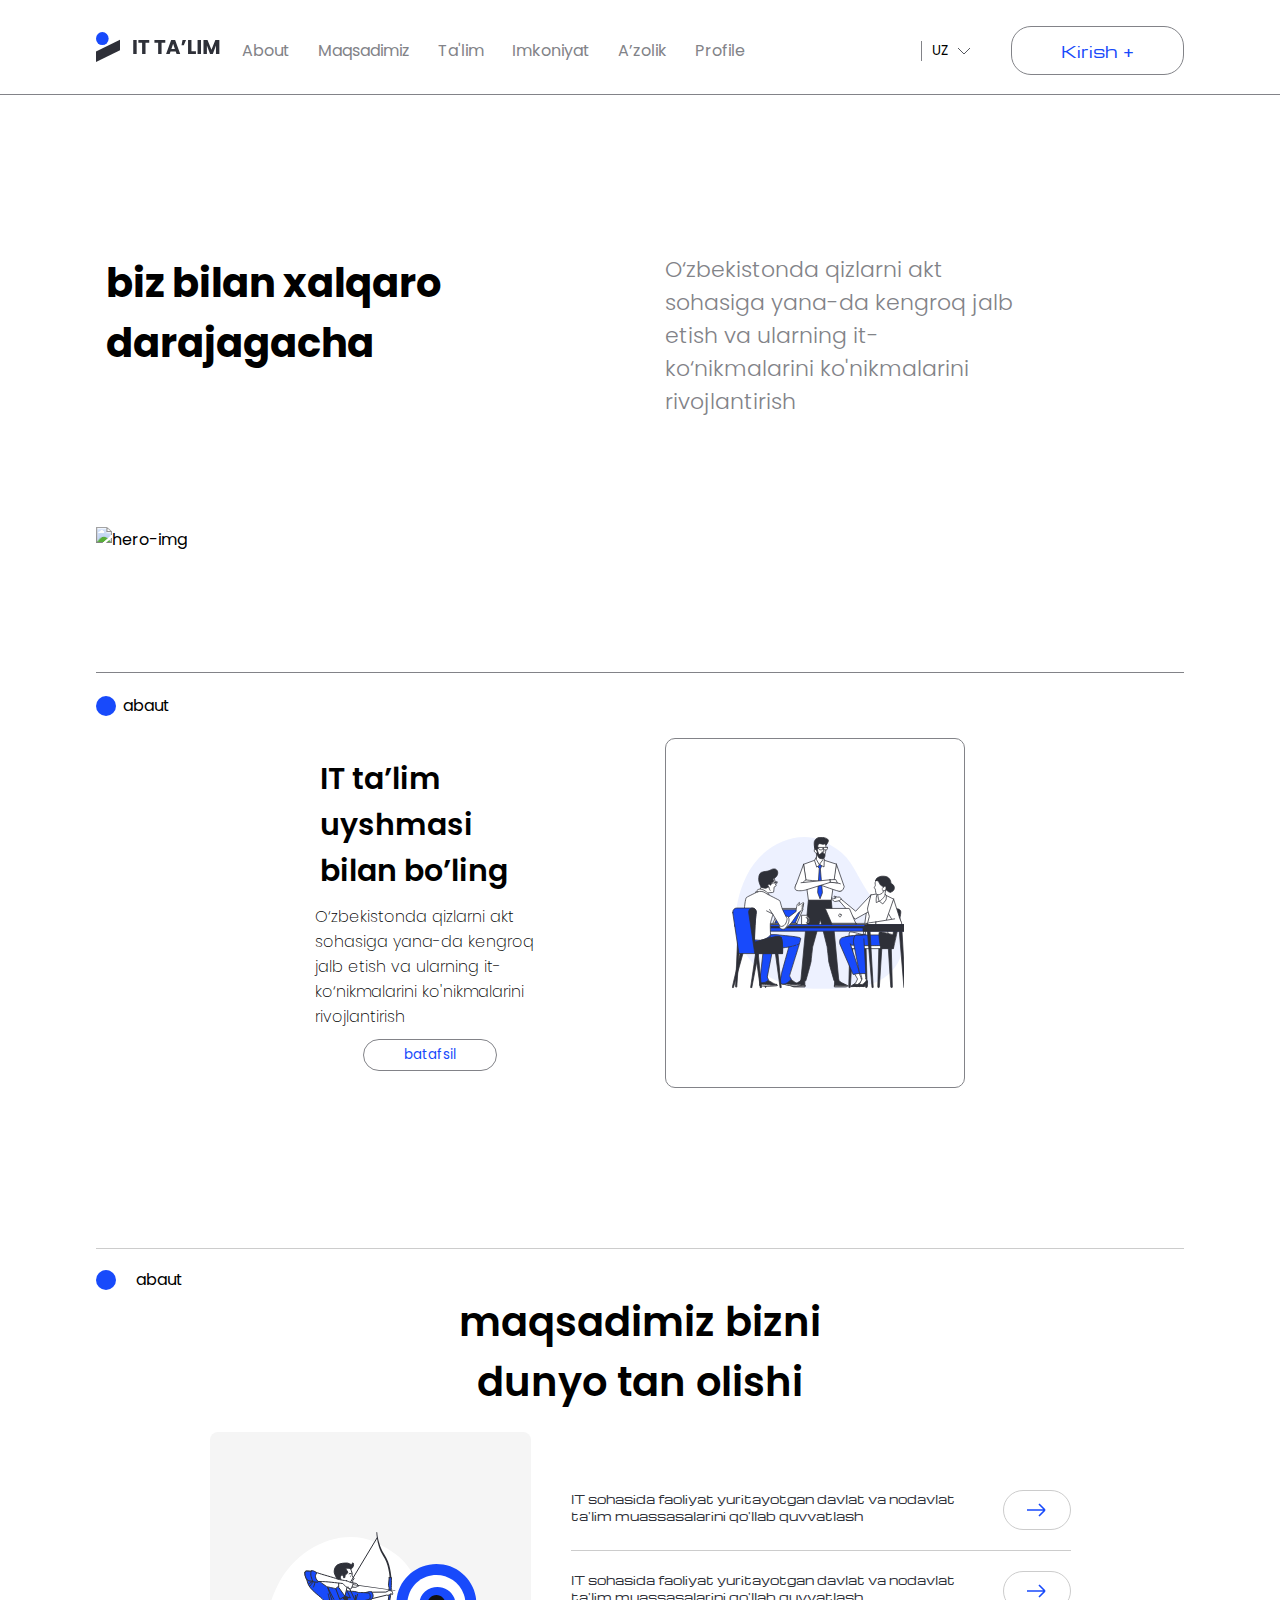
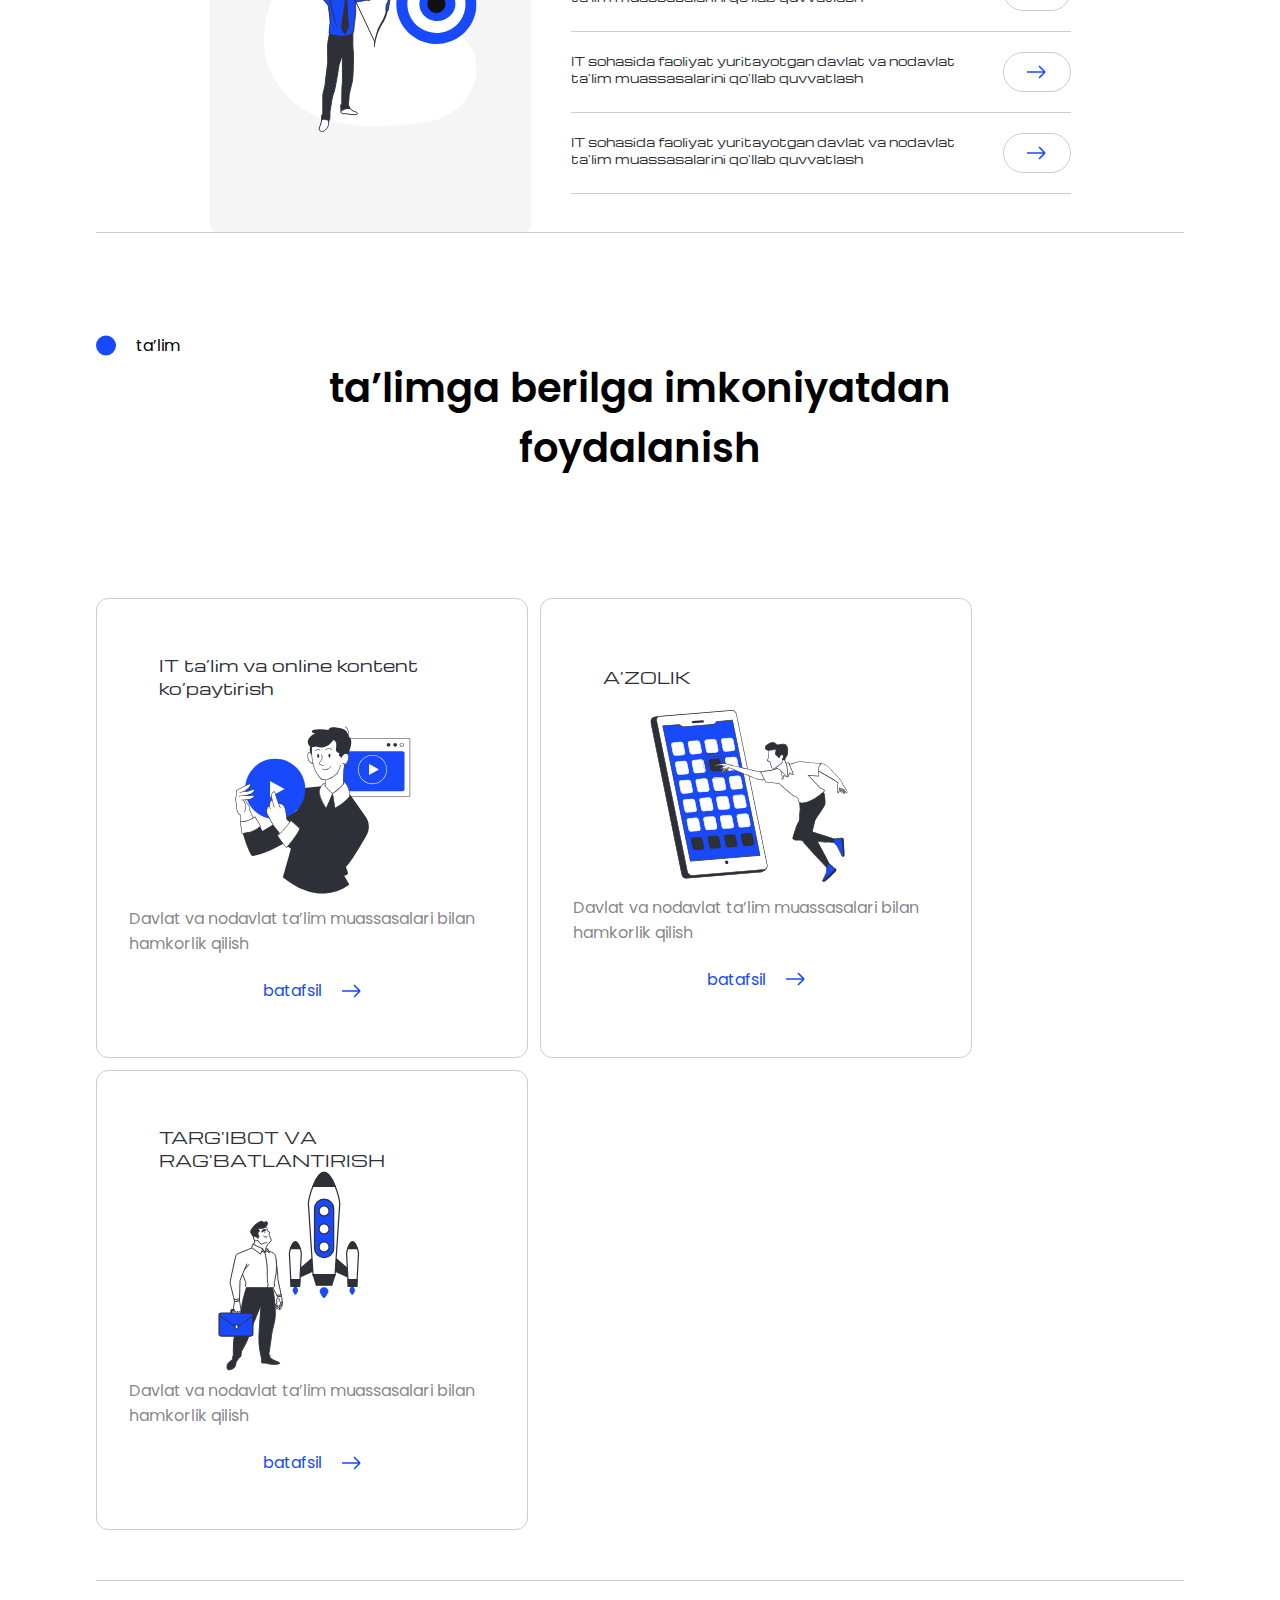
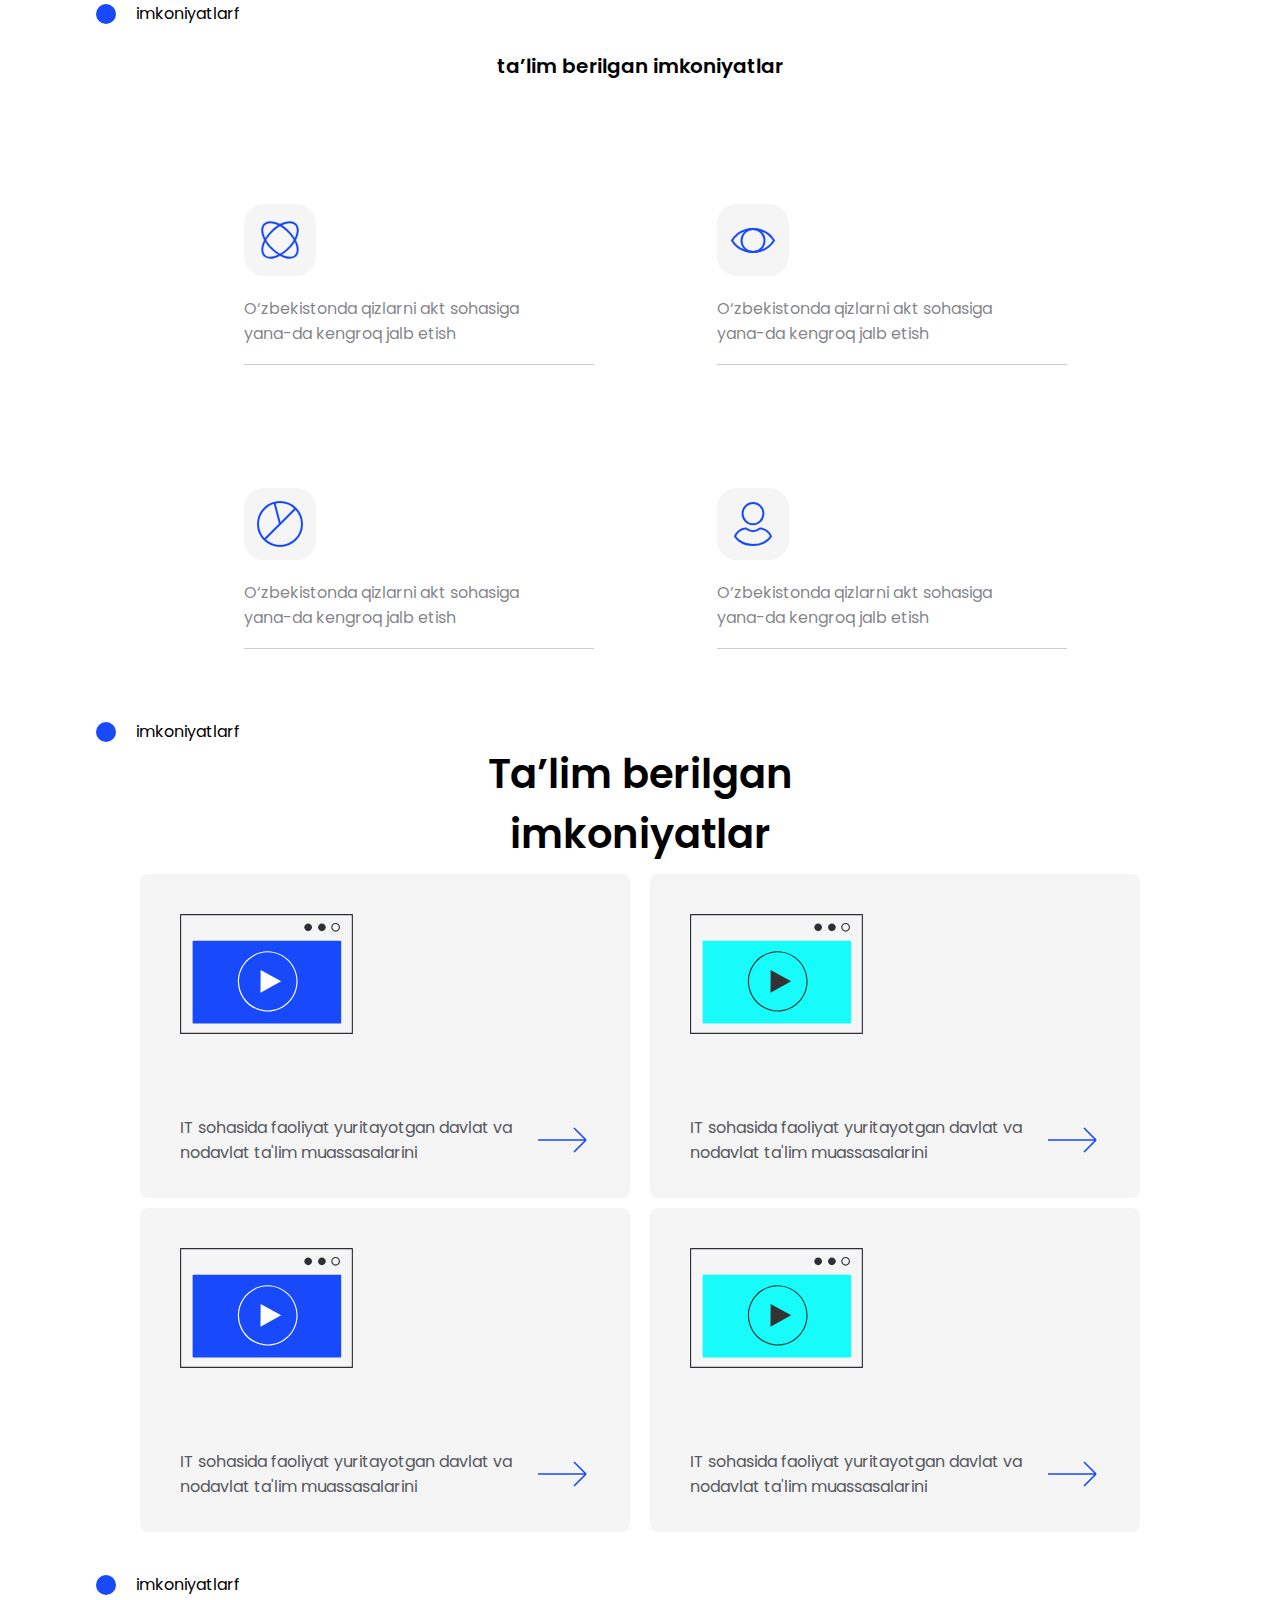
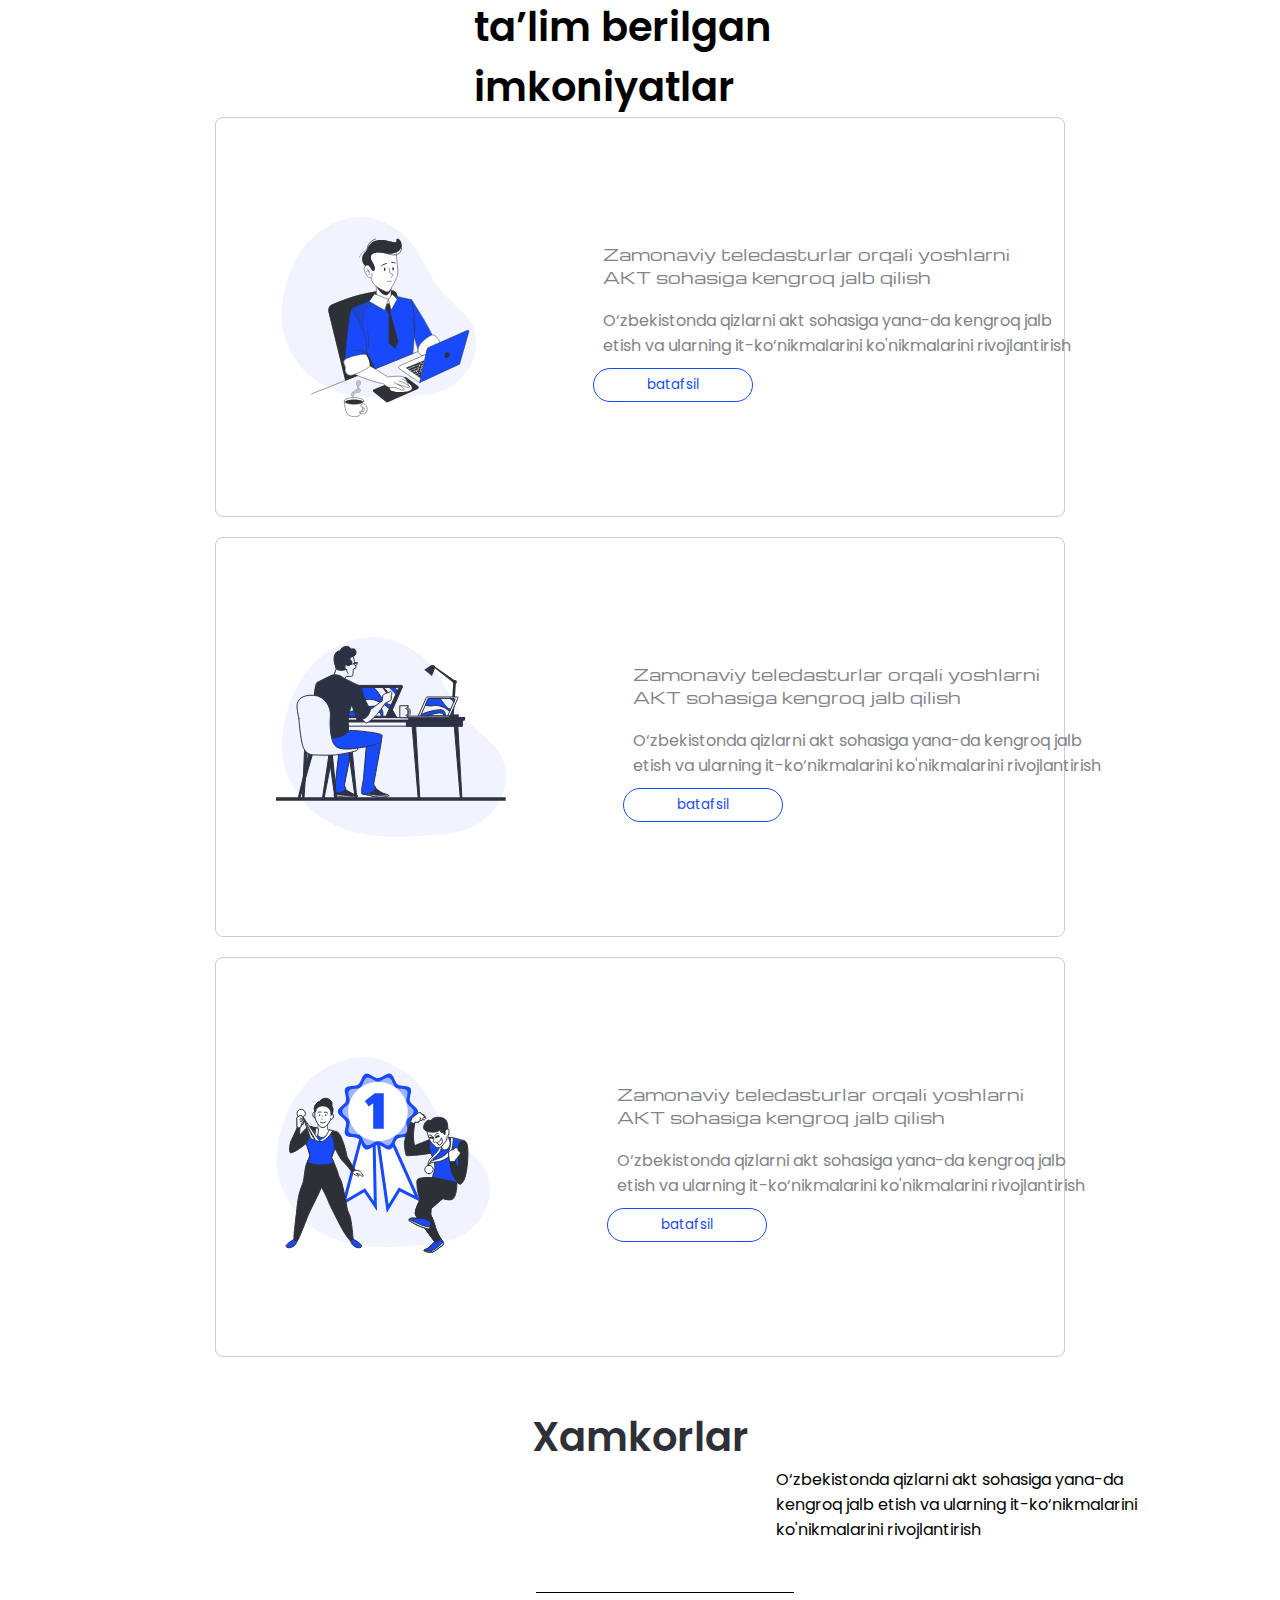
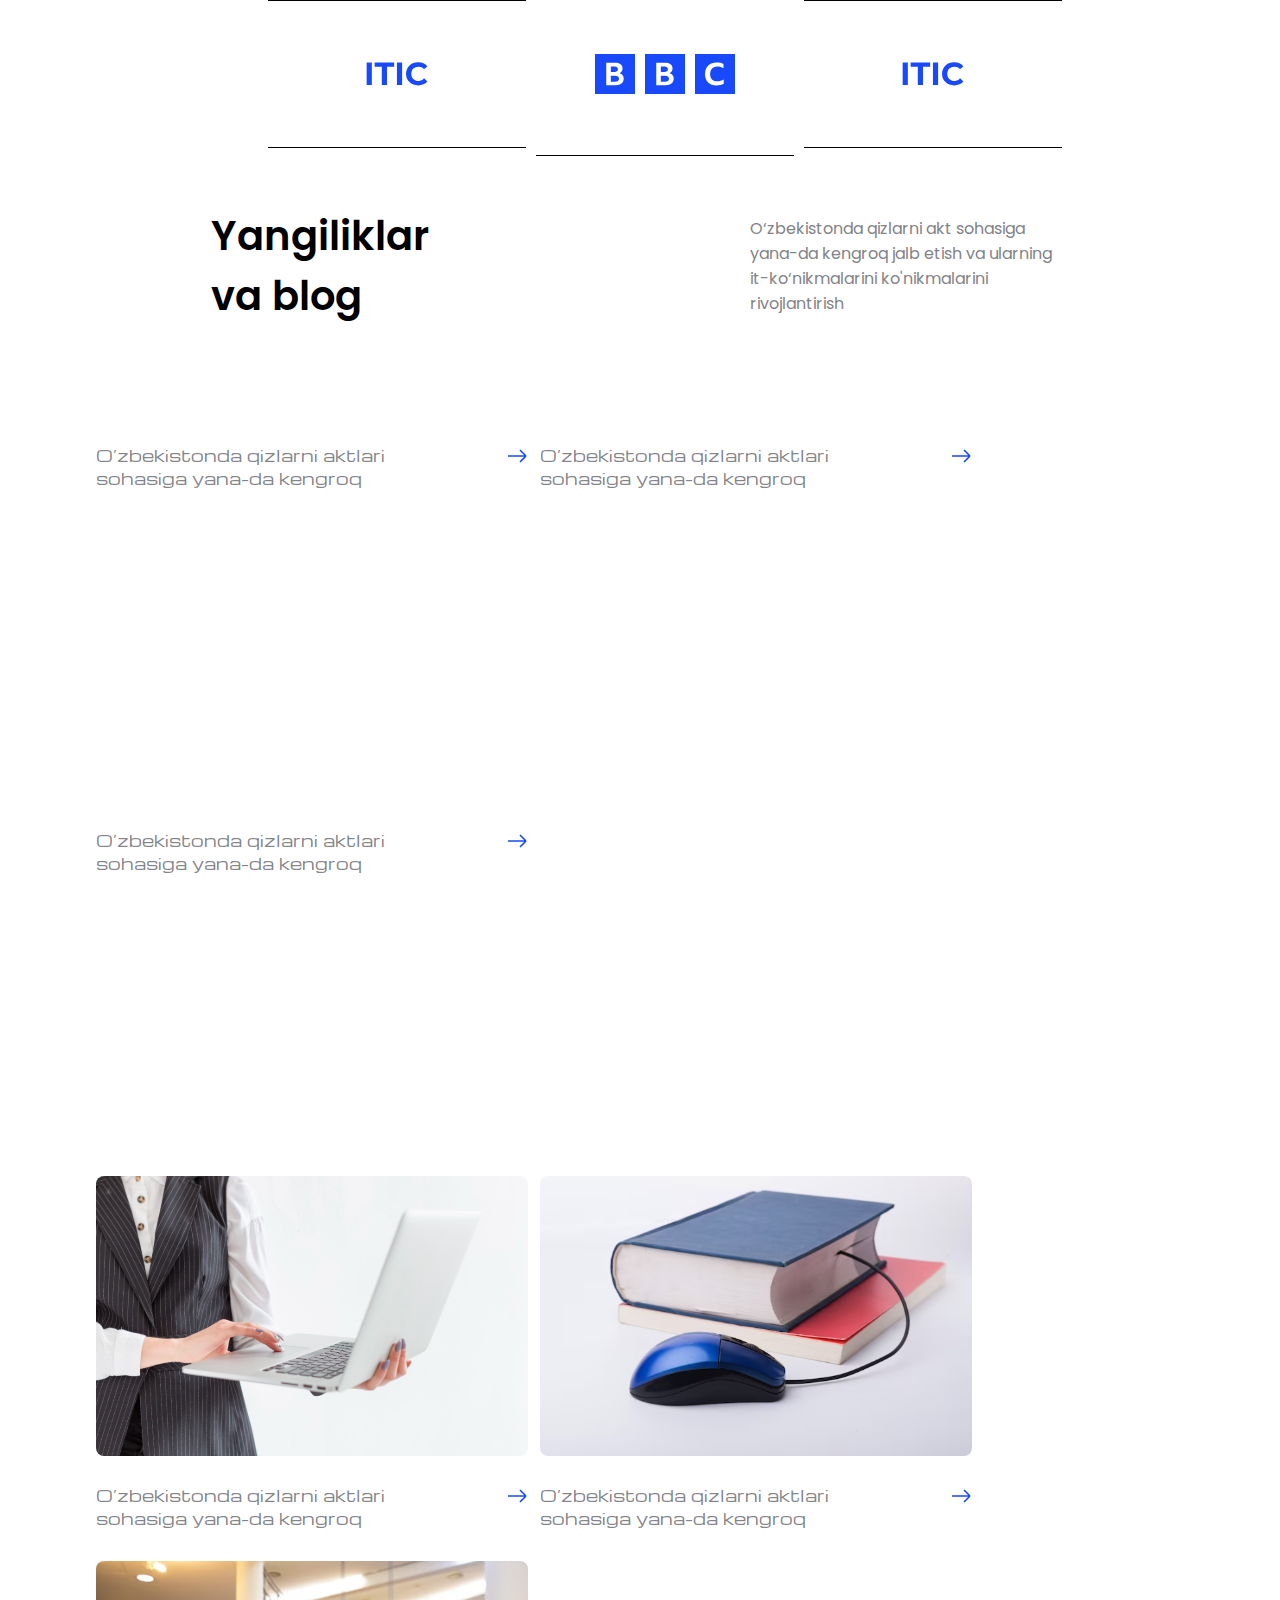
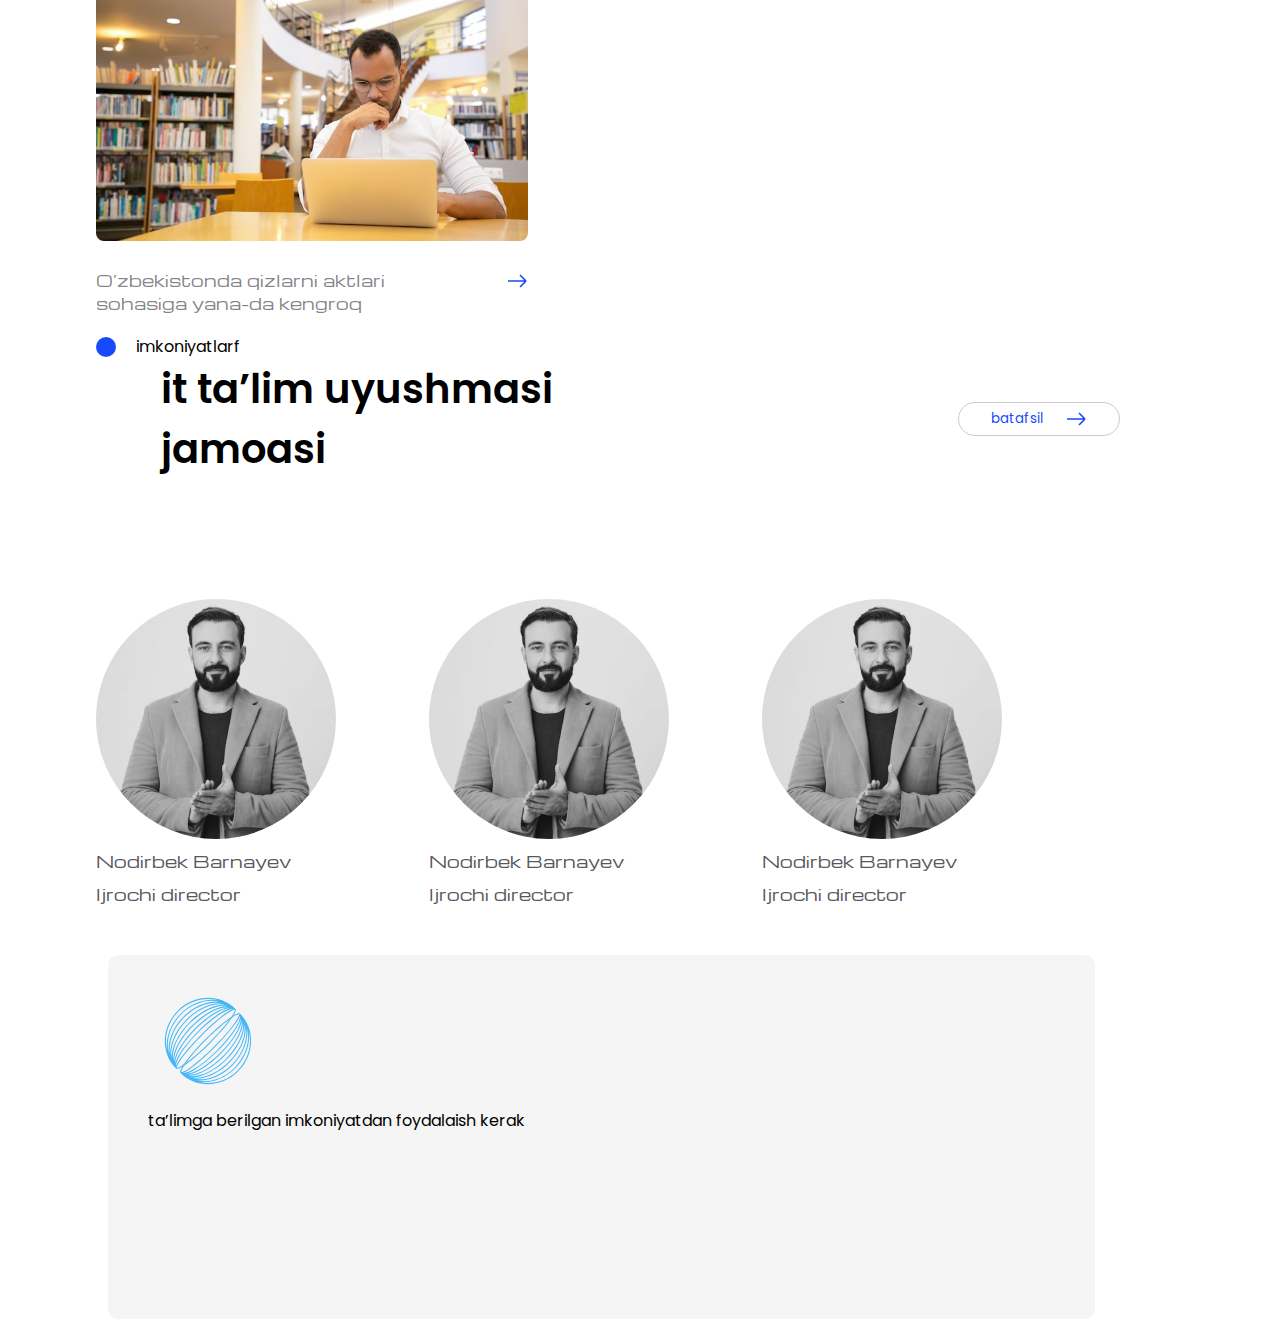
==== index.html @ 03464bc7 "first commit" ====
<!DOCTYPE html>
<html lang="en">

<head>
    <meta charset="UTF-8">
    <meta name="viewport" content="width=device-width, initial-scale=1.0">
    <link rel="stylesheet" href="https://cdnjs.cloudflare.com/ajax/libs/font-awesome/6.5.2/css/all.min.css"
        integrity="sha512-SnH5WK+bZxgPHs44uWIX+LLJAJ9/2PkPKZ5QiAj6Ta86w+fsb2TkcmfRyVX3pBnMFcV7oQPJkl9QevSCWr3W6A=="
        crossorigin="anonymous" referrerpolicy="no-referrer" />
    <link rel="stylesheet" href="./css/style.min.css">
    <title>Document</title>
</head>

<body>
    <header class="header">
        <nav class="headder_nav container">
            <div class="header_nav-left">
                <div class="header_nav-logo"><a href="index.html"><img src="./images/logo.svg" alt="logo"></a></div>
                <ul class="header_nav-list">
                    <li class="header_nav-link">
                        <a href="#">About</a>
                    </li>
                    <li class="header_nav-link">
                        <a href="#">Maqsadimiz</a>
                    </li>
                    <li class="header_nav-link">
                        <a href="#">Ta'lim</a>
                    </li>
                    <li class="header_nav-link">
                        <a href="#">Imkoniyat</a>
                    </li>
                    <li class="header_nav-link">
                        <a href="#">A’zolik</a>
                    </li>
                    <li class="header_nav-link">
                        <a href="#">Profile</a>
                    </li>
                </ul>


            </div>
            <div class="header_nav-right">
                <i class="fa-solid fa-bars"></i>
                <button type="menu" class="header-btn-menu">
                    <span class="headder_btn-menu">
                        <p>UZ</p>
                        <img src="./images/strelkab.svg" alt="strelka-bottom">
                    </span>
                </button>

                <button type="submit" class="header_btn-submit">
                    <p>Kirish +</p>
                </button>

            </div>

        </nav>
    </header>

    <section class="hero container">
        <div class="hero_title">
            <p class="title">biz bilan xalqaro darajagacha</p>
            <p class="text">O‘zbekistonda qizlarni akt sohasiga yana-da kengroq jalb etish va ularning it-ko‘nikmalarini
                ko'nikmalarini rivojlantirish </p>
        </div>

        <div class="hero-img">
            <img src="./images/hero-img.svg" alt="hero-img" class="hero-img">
        </div>
    </section>


    <section class="about container">
        <span class="abaut_top">
            <img src="./images/bluesrcle.svg" alt="">
            <p>abaut</p>
        </span>
        <div class="wrapper_about">

            <div class="wrapper_title">
                <p class="about_title">
                    IT ta’lim uyshmasi bilan bo’ling
                </p>

                <p class="about_desc">
                    O‘zbekistonda qizlarni akt sohasiga yana-da kengroq jalb etish va ularning it-ko‘nikmalarini
                    ko'nikmalarini rivojlantirish
                </p>


                <button type="submit" class="about_bottom-btn">
                    batafsil
                </button>
            </div>
            <div class="card">
                <img src="./images/aboutimg.svg" alt="" class="about_img">
            </div>

        </div>
    </section>

    <section class="maqsadimiz container">
        <span class="maqsadimiz_top">
            <img src="./images/bluesrcle.svg" alt="">
            <p>abaut</p>
        </span>

        <div class="maqsadimiz_wrapper">
            <p class="maqsadimi_title">
                maqsadimiz bizni dunyo tan olishi
            </p>
            <div class="maqsadimiz_bottom">
                <div class="maqsadimiz_card">
                    <img src="./images/maqsadimiz.svg" alt="" class="maqsadimiz_bottom-card-img">
                </div>

                <div>
                    <span class="maqsadimiz_bottom-text-wrapper">
                        <p class="maqsadimiz-bottom-text">
                            IT sohasida faoliyat yuritayotgan davlat va nodavlat ta'lim muassasalarini qo'llab
                            quvvatlash
                        </p>

                        <button type="submit" class="maqsadimiz-bottom-btn">
                            <img src="./images/Vector 64.svg" alt="">
                        </button>
                    </span>
                    <span class="maqsadimiz_bottom-text-wrapper">
                        <p class="maqsadimiz-bottom-text">
                            IT sohasida faoliyat yuritayotgan davlat va nodavlat ta'lim muassasalarini qo'llab
                            quvvatlash
                        </p>

                        <button type="submit" class="maqsadimiz-bottom-btn">
                            <img src="./images/Vector 64.svg" alt="">
                        </button>
                    </span>
                    <span class="maqsadimiz_bottom-text-wrapper">
                        <p class="maqsadimiz-bottom-text">
                            IT sohasida faoliyat yuritayotgan davlat va nodavlat ta'lim muassasalarini qo'llab
                            quvvatlash
                        </p>

                        <button type="submit" class="maqsadimiz-bottom-btn">
                            <img src="./images/Vector 64.svg" alt="">
                        </button>
                    </span>
                    <span class="maqsadimiz_bottom-text-wrapper">
                        <p class="maqsadimiz-bottom-text">
                            IT sohasida faoliyat yuritayotgan davlat va nodavlat ta'lim muassasalarini qo'llab
                            quvvatlash
                        </p>

                        <button type="submit" class="maqsadimiz-bottom-btn">
                            <img src="./images/Vector 64.svg" alt="">
                        </button>
                    </span>
                </div>

            </div>
        </div>
    </section>

    <section class="talim container">
        <span class="talim_top">
            <img src="./images/bluesrcle.svg" alt="">
            <p>ta’lim</p>
        </span>

        <div class="talim_wrapper">
            <p class="talim_title">
                ta’limga berilga imkoniyatdan foydalanish
            </p>

            <div class="talim-cards">
                <div class="talim_card">
                    <p class="talim_card-title">IT ta’lim va online kontent ko’paytirish</p>
                    <div class="talim_card-image">
                        <img src="./images/talim1.svg" alt="">

                    </div>
                    <p class="talim_card-desc">Davlat va nodavlat ta’lim muassasalari bilan hamkorlik qilish</p>
                    <span class="talim_card-bottom">
                        <a href="#">batafsil</a>
                        <img src="./images/Vector 64.svg" alt="">
                    </span>
                </div>
                <div class="talim_card">
                    <p class="talim_card-title">A'ZOLIK</p>
                    <div class="talim_card-image">
                        <img src="./images/ta.svg" alt="">

                    </div>
                    <p class="talim_card-desc">Davlat va nodavlat ta’lim muassasalari bilan hamkorlik qilish</p>
                    <span class="talim_card-bottom">
                        <a href="#">batafsil</a>
                        <img src="./images/Vector 64.svg" alt="">
                    </span>
                </div>
                <div class="talim_card">
                    <p class="talim_card-title">TARG'IBOT VA RAG'BATLANTIRISH</p>
                    <div class="talim_card-image">
                        <img src="./images/talim3.svg" alt="">

                    </div>
                    <p class="talim_card-desc">Davlat va nodavlat ta’lim muassasalari bilan hamkorlik qilish</p>
                    <span class="talim_card-bottom">
                        <a href="#">batafsil</a>
                        <img src="./images/Vector 64.svg" alt="">
                    </span>
                </div>
            </div>
        </div>
    </section>

    <section class="imkoniyatlarf container">
        <span class="imkoniyatlarf_top">
            <img src="./images/bluesrcle.svg" alt="">
            <p>imkoniyatlarf</p>
        </span>
        <div class="imkoniyatlarf-wrapper">
            <p class="imkoniyatlarf-title">ta’lim berilgan imkoniyatlar</p>

            <div class="cards_imkoniyatlarf">
                <div class="card_imkoniyatlarf">
                    <div class="card_imkoniyatlarf-top">
                        <img src="./images/Group 257.svg" alt="">
                    </div>
                    <p class="card_imkoniyatlarf-desc">O‘zbekistonda qizlarni akt sohasiga yana-da kengroq jalb etish

                    </p>
                </div>
                <div class="card_imkoniyatlarf">
                    <div class="card_imkoniyatlarf-top">
                        <img src="./images/Group 260.svg" alt="">
                    </div>
                    <p class="card_imkoniyatlarf-desc">O‘zbekistonda qizlarni akt sohasiga yana-da kengroq jalb etish

                    </p>
                </div>
            </div>
            <div class="cards_imkoniyatlarf">
                <div class="card_imkoniyatlarf">
                    <div class="card_imkoniyatlarf-top">
                        <img src="./images/Group 258.svg" alt="">
                    </div>
                    <p class="card_imkoniyatlarf-desc">O‘zbekistonda qizlarni akt sohasiga yana-da kengroq jalb etish

                    </p>
                </div>
                <div class="card_imkoniyatlarf">
                    <div class="card_imkoniyatlarf-top">
                        <img src="./images/Group 259.svg" alt="">
                    </div>
                    <p class="card_imkoniyatlarf-desc">O‘zbekistonda qizlarni akt sohasiga yana-da kengroq jalb etish

                    </p>
                </div>
            </div>
        </div>

    </section>

    <section class="imkoniyatlars container">
        <span class="imkoniyatlars_top">
            <img src="./images/bluesrcle.svg" alt="">
            <p>imkoniyatlarf</p>
        </span>

        <div class="imkoniyatlars_wrapper">
            <p class="imkoniyatlars_title">
                Ta’lim berilgan imkoniyatlar
            </p>

        </div>
        <div class="imkoniyatlars_cards">
            <div class="card_imkoniyatlars">
                <img src="./images/is1.svg" alt="">

                <span class="imkoniyatlars_card-bottom">
                    <p class="imkoniyatlars_card-bottom-desc">IT sohasida faoliyat yuritayotgan davlat va nodavlat
                        ta'lim muassasalarini </p>
                    <img src="./images/strelja.svg" alt="">
                </span>
            </div>
            <div class="card_imkoniyatlars">
                <img src="./images/is2.svg" alt="">

                <span class="imkoniyatlars_card-bottom">
                    <p class="imkoniyatlars_card-bottom-desc">IT sohasida faoliyat yuritayotgan davlat va nodavlat
                        ta'lim muassasalarini </p>
                    <img src="./images/strelja.svg" alt="">
                </span>
            </div>
        </div>
        <div class="imkoniyatlars_cards">
            <div class="card_imkoniyatlars">
                <img src="./images/is1.svg" alt="">

                <span class="imkoniyatlars_card-bottom">
                    <p class="imkoniyatlars_card-bottom-desc">IT sohasida faoliyat yuritayotgan davlat va nodavlat
                        ta'lim muassasalarini </p>
                    <img src="./images/strelja.svg" alt="">
                </span>
            </div>
            <div class="card_imkoniyatlars">
                <img src="./images/is2.svg" alt="">

                <span class="imkoniyatlars_card-bottom">
                    <p class="imkoniyatlars_card-bottom-desc">IT sohasida faoliyat yuritayotgan davlat va nodavlat
                        ta'lim muassasalarini </p>
                    <img src="./images/strelja.svg" alt="">
                </span>
            </div>
        </div>
    </section>

    <section class="imkoniyatlarth container">
        <span class="imkoniyatlarth_top">
            <img src="./images/bluesrcle.svg" alt="">
            <p>imkoniyatlarf</p>
        </span>

        <div class="imkoniyatlarth_wrapper">
            <p class="imkoniyatlarth_title">
                ta’lim berilgan imkoniyatlar
            </p>

        </div>
        <div class="imkoniyatlarth_cards">
            <div class="imkoniyatlarth_card">
                <img src="./images/edu8.svg" alt="">
                <div class="imkoniyatlarth_card-right">
                    <p class="imkoniyatlarth_card-right-title">Zamonaviy teledasturlar orqali yoshlarni AKT sohasiga
                        kengroq jalb qilish</p>
                    <p class="imkoniyatlar_card-right-desc">O‘zbekistonda qizlarni akt sohasiga yana-da kengroq jalb
                        etish va ularning it-ko‘nikmalarini ko'nikmalarini rivojlantirish </p>
                    <button type="submit" class="imkoniyatlarth_card-right-btn">
                        batafsil
                    </button>
                </div>
            </div>
            <div class="imkoniyatlarth_card">
                <img src="./images/offline 1.svg" alt="">
                <div class="imkoniyatlarth_card-right">
                    <p class="imkoniyatlarth_card-right-title">Zamonaviy teledasturlar orqali yoshlarni AKT sohasiga
                        kengroq jalb qilish</p>
                    <p class="imkoniyatlar_card-right-desc">O‘zbekistonda qizlarni akt sohasiga yana-da kengroq jalb
                        etish va ularning it-ko‘nikmalarini ko'nikmalarini rivojlantirish </p>
                    <button type="submit" class="imkoniyatlarth_card-right-btn">
                        batafsil
                    </button>
                </div>
            </div>
            <div class="imkoniyatlarth_card">
                <img src="./images/edu9 1.svg" alt="">
                <div class="imkoniyatlarth_card-right">
                    <p class="imkoniyatlarth_card-right-title">Zamonaviy teledasturlar orqali yoshlarni AKT sohasiga
                        kengroq jalb qilish</p>
                    <p class="imkoniyatlar_card-right-desc">O‘zbekistonda qizlarni akt sohasiga yana-da kengroq jalb
                        etish va ularning it-ko‘nikmalarini ko'nikmalarini rivojlantirish </p>
                    <button type="submit" class="imkoniyatlarth_card-right-btn">
                        batafsil
                    </button>
                </div>
            </div>
        </div>
    </section>

   
   
    <!-- <section class="xalqaro container">
    <span class="xalqaro_top">
            <img src="./images/bluesrcle.svg" alt="">
            <p>imkoniyatlarf</p>
        </span>

        <div class="xalqaro_wrapper">
            <p class="xalqaro_title">
                Ta’lim berilga imkoniyatlardan foydalaish kerak
            </p>
        </div>
        <div class="cards_xalqaro">
            <div class="bg_card">
                <p class="bg_img-desc">
                    Bizga A’zo bo’ling . Biznesingiz va siz dunyo taniydigan darajadasiz
                </p>
            </div>
            <div class="xalqaro_right">
                <span class="xalqaro_right-top">

                    <p class="xalqaro_right-top-title"> A’zo bo’lish</p>
                    <img src="./images/Vector (1).svg" alt="">
                </span>
            </div>

        </div>
    </section> -->



    <section class="partniyorlar container">
        <span class="partniyorlar_top">
            <img src="./images/bluesrcle.svg" alt="">
            <p>imkoniyatlarf</p>
        </span>

        <div class="wrapper_title">
            <p class="partniyorlar_title">
                Xamkorlar
            </p>
        </div>
        <div class="wrapper_desc">
            <p class="partniyorlar_desc">
                O‘zbekistonda qizlarni akt sohasiga yana-da kengroq jalb etish va ularning it-ko‘nikmalarini ko'nikmalarini rivojlantirish 
            </p>
        </div>

        <div class="wrapper_cards-bottom">
            <div class="card-partniyorlar">
                <img src="./images/ITIC.svg" alt="" class="card_partniyorlar_text">
            </div>
            <div class="card-partniyorlar">
                <img src="./images/BBC_Logo_2021 3.svg" alt="" class="card_partniyorlar_text">
            </div>
            <div class="card-partniyorlar">
                <img src="./images/ITIC.svg" alt="" class="card_partniyorlar_text">
            </div>
        </div>
    </section>

    <section class="yangiliklar container">
        <span class="partniyorlar_top">
            <img src="./images/bluesrcle.svg" alt="">
            <p>imkoniyatlarf</p>
        </span>

        <div class="wrapper_yangiliklar-top">
            <p class="yangiliklar_title">Yangiliklar va blog</p>
            <p class="yangiliklar-desc">O‘zbekistonda qizlarni akt sohasiga yana-da kengroq jalb etish va ularning it-ko‘nikmalarini ko'nikmalarini rivojlantirish </p>
        </div>

        <div class="yangiliklar_cards">
            <div class="yangiliklar_card">
                <img src="./images/woomens.svg" alt="">
                <span class="yangiliklar_card-bottom">
                    <p class="yangiliklar_card-bottom-desc"> O‘zbekistonda qizlarni aktlari sohasiga yana-da kengroq</p>
                    <img src="./images/Vector 64.svg" alt="">
                </span>
            </div>
            <div class="yangiliklar_card">
                <img src="./images/libary.svg" alt="">
                <span class="yangiliklar_card-bottom">
                    <p class="yangiliklar_card-bottom-desc"> O‘zbekistonda qizlarni aktlari sohasiga yana-da kengroq</p>
                    <img src="./images/Vector 64.svg" alt="">
                </span>
            </div>
            <div class="yangiliklar_card">
                <img src="./images/boock.svg" alt="">
                <span class="yangiliklar_card-bottom">
                    <p class="yangiliklar_card-bottom-desc"> O‘zbekistonda qizlarni aktlari sohasiga yana-da kengroq</p>
                    <img src="./images/Vector 64.svg" alt="">
                </span>
            </div>
            
        </div>
        <div class="yangiliklar_cards-bottom">
            <div class="yangiliklar_card">
                <img src="./images/mackboock.svg" alt="">
                <span class="yangiliklar_card-bottom">
                    <p class="yangiliklar_card-bottom-desc"> O‘zbekistonda qizlarni aktlari sohasiga yana-da kengroq</p>
                    <img src="./images/Vector 64.svg" alt="">
                </span>
            </div>
            <div class="yangiliklar_card">
                <img src="./images/mouse.svg" alt="">
                <span class="yangiliklar_card-bottom">
                    <p class="yangiliklar_card-bottom-desc"> O‘zbekistonda qizlarni aktlari sohasiga yana-da kengroq</p>
                    <img src="./images/Vector 64.svg" alt="">
                </span>
            </div>
            <div class="yangiliklar_card">
                <img src="./images/men.svg" alt="">
                <span class="yangiliklar_card-bottom">
                    <p class="yangiliklar_card-bottom-desc"> O‘zbekistonda qizlarni aktlari sohasiga yana-da kengroq</p>
                    <img src="./images/Vector 64.svg" alt="">
                </span>
            </div>
            
        </div>
    </section>

    <section class="talimuyushmasi container">
        <span class="partniyorlar_top">
            <img src="./images/bluesrcle.svg" alt="">
            <p>imkoniyatlarf</p>
        </span>

        <div class="talimuyushmasi_wrapper">
            <p class="talimuyushmasi_title">it ta’lim uyushmasi jamoasi</p>
            <button class="talimuyushmasi_top-btn">
                <span class="top-btn">
                    <p>batafsil</p>
                    <img src="./images/Vector 64.svg" alt="">
                </span>
            </button>
        </div>

        <div class="talimuyushmasi_cards">
            <div class="talimuyushmasi_card">
                <img src="./images/nodirbek.svg" alt="">
                <p class="talimuyushmasi-card_info">Nodirbek Barnayev</p>
                <p class="talimuyushmasi-card_desc">Ijrochi director</p>
            </div>
            <div class="talimuyushmasi_card">
                <img src="./images/nodirbek.svg" alt="">
                <p class="talimuyushmasi-card_info">Nodirbek Barnayev</p>
                <p class="talimuyushmasi-card_desc">Ijrochi director</p>
            </div>
            <div class="talimuyushmasi_card">
                <img src="./images/nodirbek.svg" alt="">
                <p class="talimuyushmasi-card_info">Nodirbek Barnayev</p>
                <p class="talimuyushmasi-card_desc">Ijrochi director</p>
            </div>
        </div>
    </section>

    <section class="topfooter container">
        <div class="topfooter_wrapper">
            <div class="topfooter_card-left">
                <img src="./images/woomwntop.svg" alt="">
            </div>
            <div class="topfooter_card-right">
                <img src="./images/Group 237.svg" alt="">

                <p class="footer-card-right-desc">
                    ta’limga berilgan imkoniyatdan foydalaish kerak
                </p>
            </div>
        </div>
    </section>
</body>


</html>
---- css/style.min.css ----
@import"https://fonts.googleapis.com/css2?family=Michroma&display=swap";@import"https://fonts.googleapis.com/css2?family=Poppins:ital,wght@0,100;0,200;0,300;0,400;0,500;0,600;0,700;0,800;0,900;1,100;1,200;1,300;1,400;1,500;1,600;1,700;1,800;1,900&display=swap";*{margin:0;padding:0;box-sizing:border-box;font-family:"Poppins",sans-serif;text-decoration:none;list-style-type:none}.container{width:85%;margin:0 auto;max-width:1440px}button{cursor:pointer}a{color:inherit}.header{padding-top:26px;border-bottom:1px solid #828388;padding-bottom:19px}.header .headder_nav{display:flex;align-items:center;justify-content:space-between}.header .headder_nav .header_nav-left{display:flex;align-items:center;gap:96px}.header .headder_nav .header_nav-left .header_nav-list{display:flex;align-items:center;gap:28px;color:#828388}.header .headder_nav .header_nav-left .header_nav-list{display:none}.header .headder_nav .header_nav-right{display:flex;align-items:center;gap:20px}.header .headder_nav .header_nav-right .header-btn-menu{background-color:rgba(0,0,0,0);border:none;border-left:1px solid #828388;padding-left:10px}.header .headder_nav .header_nav-right .header-btn-menu .headder_btn-menu{display:flex;gap:8px}.header .headder_nav .header_nav-right .header_btn-submit{padding:8px 20px;border:1px solid #828388;border-radius:20px;display:none;align-items:center;gap:16px;background-color:rgba(0,0,0,0)}.header .headder_nav .header_nav-right .header_btn-submit p{color:#184afb;font-size:12px;font-weight:200;font-family:"Michroma",sans-serif}@media(min-width: 660px){.header{padding-top:26px}.header .headder_nav{display:flex;justify-content:space-between}.header .headder_nav .header_nav-left{display:flex;align-items:center;gap:96px}.header .headder_nav .header_nav-left .header_nav-list{display:flex;align-items:center;gap:28px;color:#828388}.header .headder_nav .header_nav-left .header_nav-list{display:none}.header .headder_nav .header_nav-right{display:flex;align-items:center;gap:40px}.header .headder_nav .header_nav-right .header-btn-menu{background-color:rgba(0,0,0,0);border:none;border-left:1px solid #828388}.header .headder_nav .header_nav-right .header-btn-menu .headder_btn-menu{display:flex;gap:8px}.header .headder_nav .header_nav-right .header_btn-submit{padding:12px 49px;border:1px solid #828388;border-radius:20px;display:flex;align-items:center;gap:16px;background-color:rgba(0,0,0,0)}.header .headder_nav .header_nav-right .header_btn-submit p{color:#184afb;font-size:16px;font-weight:400;font-family:"Michroma",sans-serif}}@media(min-width: 1081px){.header{padding-top:26px}.header .headder_nav{display:flex;justify-content:space-between}.header .headder_nav .header_nav-left{display:flex;align-items:center;gap:20px}.header .headder_nav .header_nav-left .header_nav-list{display:flex;align-items:center;gap:28px;color:#828388}.header .headder_nav .header_nav-left .header_nav-list{display:flex}.header .headder_nav .header_nav-right{display:flex;align-items:center;gap:40px}.header .headder_nav .header_nav-right i{display:none}.header .headder_nav .header_nav-right .header-btn-menu{background-color:rgba(0,0,0,0);border:none;border-left:1px solid #828388}.header .headder_nav .header_nav-right .header-btn-menu .headder_btn-menu{display:flex;gap:8px}.header .headder_nav .header_nav-right .header_btn-submit{padding:12px 49px;border:1px solid #828388;border-radius:20px;display:flex;align-items:center;gap:16px;background-color:rgba(0,0,0,0)}.header .headder_nav .header_nav-right .header_btn-submit p{color:#184afb;font-size:16px;font-weight:400;font-family:"Michroma",sans-serif}}@media(min-width: 1440px){.header{padding-top:26px}.header .headder_nav{display:flex;justify-content:space-between}.header .headder_nav .header_nav-left{display:flex;align-items:center;gap:96px}.header .headder_nav .header_nav-left .header_nav-list{display:flex;align-items:center;gap:28px;color:#828388}.header .headder_nav .header_nav-left .header_nav-list{display:flex}.header .headder_nav .header_nav-right{display:flex;align-items:center;gap:75px}.header .headder_nav .header_nav-right i{display:none}.header .headder_nav .header_nav-right .header-btn-menu{background-color:rgba(0,0,0,0);border:none;border-left:1px solid #828388}.header .headder_nav .header_nav-right .header-btn-menu .headder_btn-menu{display:flex;gap:8px}.header .headder_nav .header_nav-right .header_btn-submit{padding:12px 49px;border:1px solid #828388;border-radius:20px;display:flex;align-items:center;gap:16px;background-color:rgba(0,0,0,0)}.header .headder_nav .header_nav-right .header_btn-submit p{color:#184afb;font-size:16px;font-weight:400;font-family:"Michroma",sans-serif}}.hero{padding-bottom:120px;border-bottom:1px solid #828388}.hero .hero_title{display:flex;flex-direction:column}.hero .hero_title .title{font-size:24px;font-weight:640;padding:10px}.hero .hero_title .text{font-size:14px;font-weight:300;padding:10px;color:#828388}.hero .hero-img{width:100%}.hero .hero-img .hero-img{width:100%}@media(min-width: 768px){.hero{padding-bottom:120px;border-bottom:1px solid #828388}.hero .hero_title{padding-top:148px;padding-bottom:99px;display:flex;flex-direction:row}.hero .hero_title .title{width:509px;font-size:30px;font-weight:640;padding:10px}.hero .hero_title .text{width:372px;font-size:18px;font-weight:300;padding:10px;color:#828388}.hero .hero-img{width:100%}.hero .hero-img .hero-img{width:100%}}@media(min-width: 992px){.hero{padding-bottom:120px;border-bottom:1px solid #828388}.hero .hero_title{padding-top:148px;padding-bottom:99px;display:flex;flex-direction:row;gap:50px}.hero .hero_title .title{width:509px;font-size:40px;font-weight:640;padding:10px}.hero .hero_title .text{width:372px;font-size:22px;font-weight:300;padding:10px;color:#828388}.hero .hero-img{width:100%}.hero .hero-img .hero-img{width:100%}}@media(min-width: 1440px){.hero{padding-bottom:120px;border-bottom:1px solid #828388}.hero .hero_title{padding-top:148px;padding-bottom:99px;display:flex;flex-direction:row;gap:157px}.hero .hero_title .title{width:509px;font-size:48px;font-weight:640;padding:10px}.hero .hero_title .text{width:372px;font-size:22px;font-weight:300;padding:10px;color:#828388}.hero .hero-img{width:100%}.hero .hero-img .hero-img{width:100%}}.about{padding-bottom:160px;border-bottom:1px solid #ccc}.about .abaut_top{padding-top:20px;display:flex;justify-content:start;align-items:center;gap:3px;display:none}.about .wrapper_title{padding-top:20px;display:flex;flex-direction:column;gap:10px;align-items:center;justify-content:center}.about .wrapper_title .about_title{width:193px;font-size:20px;font-weight:600}.about .wrapper_title .about_desc{width:193px;font-size:12px;font-weight:200}.about .wrapper_title .about_bottom-btn{padding:3px 35px;border:1px solid #828388;border-radius:20px;background-color:rgba(0,0,0,0);color:#184afb}.about .wrapper_about{display:flex;align-items:center;justify-content:center;flex-direction:column;gap:10px}.about .card{display:flex;align-items:center;justify-content:center;width:200px;height:250px;border:1px solid #828388;border-radius:10px}.about .card .about_img{width:60%}@media(min-width: 768px){.about .abaut_top{padding-top:20px;display:flex;justify-content:start;align-items:center;gap:7px;display:none}.about .wrapper_title{padding-top:20px;display:flex;flex-direction:column;gap:10px;align-items:center;justify-content:center}.about .wrapper_title .about_title{width:220px;font-size:30px;font-weight:600}.about .wrapper_title .about_desc{width:230px;font-size:16px;font-weight:200}.about .wrapper_title .about_bottom-btn{padding:5px 40px;border:1px solid #828388;border-radius:20px;background-color:rgba(0,0,0,0);color:#184afb}.about .wrapper_about{display:flex;align-items:center;justify-content:center;flex-direction:column;gap:10px}.about .card{display:flex;align-items:center;justify-content:center;width:300px;height:350px;border:1px solid #828388;border-radius:10px}.about .card .about_img{width:60%}}@media(min-width: 992px){.about .abaut_top{padding-top:20px;display:flex;justify-content:start;align-items:center;gap:7px;display:flex}.about .wrapper_title{padding-top:20px;display:flex;flex-direction:column;gap:10px;align-items:center;justify-content:center}.about .wrapper_title .about_title{width:220px;font-size:30px;font-weight:600}.about .wrapper_title .about_desc{width:230px;font-size:16px;font-weight:200}.about .wrapper_title .about_bottom-btn{padding:5px 40px;border:1px solid #828388;border-radius:20px;background-color:rgba(0,0,0,0);color:#184afb}.about .wrapper_about{display:flex;align-items:center;justify-content:center;flex-direction:row;gap:120px}.about .card{margin-top:20px;display:flex;align-items:center;justify-content:center;width:300px;height:350px;border:1px solid #828388;border-radius:10px}.about .card .about_img{width:60%}}@media(min-width: 1440px){.about .abaut_top{padding-top:20px;display:flex;justify-content:start;align-items:center;gap:7px;display:flex}.about .wrapper_title{padding-top:20px;display:flex;flex-direction:column;gap:36px;align-items:center;justify-content:center}.about .wrapper_title .about_title{width:493px;font-size:40px;font-weight:600}.about .wrapper_title .about_desc{width:408px;font-size:16px;font-weight:400}.about .wrapper_title .about_bottom-btn{padding:5px 53px;border:1px solid #828388;border-radius:20px;background-color:rgba(0,0,0,0);color:#184afb}.about .wrapper_about{display:flex;align-items:center;justify-content:center;flex-direction:row;gap:140px}.about .card{margin-top:20px;display:flex;align-items:center;justify-content:center;width:432px;height:400px;border:1px solid #828388;border-radius:10px}.about .card .about_img{width:60%}}.maqsadimiz{margin-top:18px;padding-bottom:100px}.maqsadimiz .maqsadimiz_top{display:none;align-items:center;justify-content:start;gap:20px}.maqsadimiz .maqsadimiz_wrapper{display:flex;flex-direction:column;align-items:center;justify-content:center;gap:20px;border-bottom:1px solid #ccc}.maqsadimiz .maqsadimiz_wrapper .maqsadimi_title{font-size:28px;font-weight:600;display:flex;align-items:center;justify-content:center}.maqsadimiz .maqsadimiz_wrapper .maqsadimiz_bottom{display:flex;flex-direction:column;gap:20px}.maqsadimiz .maqsadimiz_wrapper .maqsadimiz_bottom .maqsadimiz_card{width:321px;height:400px;background-color:#f5f5f5;border-radius:8px;display:none}.maqsadimiz .maqsadimiz_wrapper .maqsadimiz_bottom .maqsadimiz_card .maqsadimiz_bottom-card-img{padding:100px 55px}.maqsadimiz .maqsadimiz_wrapper .maqsadimiz_bottom .maqsadimiz_bottom-text-wrapper{display:flex;flex-direction:column;border-bottom:1px solid #ccc}.maqsadimiz .maqsadimiz_wrapper .maqsadimiz_bottom .maqsadimiz-bottom-text{font-size:12px;font-weight:400;font-family:Michroma;color:#2e3038}.maqsadimiz .maqsadimiz_wrapper .maqsadimiz_bottom .maqsadimiz-bottom-btn{padding:12px 23px;display:none}@media(min-width: 768px){.maqsadimiz{margin-top:18px;padding-bottom:100px}.maqsadimiz .maqsadimiz_top{display:flex;align-items:center;justify-content:start;gap:20px}.maqsadimiz .maqsadimiz_wrapper{display:flex;flex-direction:column;align-items:center;justify-content:center;gap:20px;border-bottom:1px solid #ccc}.maqsadimiz .maqsadimiz_wrapper .maqsadimi_title{font-size:28px;font-weight:600;display:flex;align-items:center;justify-content:center}.maqsadimiz .maqsadimiz_wrapper .maqsadimiz_bottom{display:flex;flex-direction:column;align-items:center;justify-content:center;gap:20px}.maqsadimiz .maqsadimiz_wrapper .maqsadimiz_bottom .maqsadimiz_card{width:321px;height:400px;background-color:#f5f5f5;border-radius:8px;display:flex;align-items:center;justify-content:center}.maqsadimiz .maqsadimiz_wrapper .maqsadimiz_bottom .maqsadimiz_card .maqsadimiz_bottom-card-img{padding:100px 55px;display:flex;align-items:center;justify-content:center}.maqsadimiz .maqsadimiz_wrapper .maqsadimiz_bottom .maqsadimiz_bottom-text-wrapper{padding-bottom:20px;gap:28px;width:500px;display:flex;flex-direction:row;border-bottom:1px solid #ccc}.maqsadimiz .maqsadimiz_wrapper .maqsadimiz_bottom .maqsadimiz-bottom-text{font-size:12px;font-weight:400;font-family:Michroma;color:#2e3038}.maqsadimiz .maqsadimiz_wrapper .maqsadimiz_bottom .maqsadimiz-bottom-btn{border:1px solid #ccc;border-radius:20px;background-color:rgba(0,0,0,0);padding:12px 23px;display:flex}}@media(min-width: 992px){.maqsadimiz{margin-top:18px;padding-bottom:100px}.maqsadimiz .maqsadimiz_top{display:flex;align-items:center;justify-content:start;gap:20px}.maqsadimiz .maqsadimiz_wrapper{display:flex;flex-direction:column;align-items:center;justify-content:center;gap:20px;border-bottom:1px solid #ccc}.maqsadimiz .maqsadimiz_wrapper .maqsadimi_title{width:432px;text-align:center;font-size:40px;font-weight:600;display:flex;align-items:center;justify-content:center}.maqsadimiz .maqsadimiz_wrapper .maqsadimiz_bottom{display:flex;flex-direction:row;align-items:center;justify-content:center;gap:40px}.maqsadimiz .maqsadimiz_wrapper .maqsadimiz_bottom .maqsadimiz_card{width:321px;height:400px;background-color:#f5f5f5;border-radius:8px;display:flex;align-items:center;justify-content:center}.maqsadimiz .maqsadimiz_wrapper .maqsadimiz_bottom .maqsadimiz_card .maqsadimiz_bottom-card-img{padding:100px 55px;display:flex;align-items:center;justify-content:center}.maqsadimiz .maqsadimiz_wrapper .maqsadimiz_bottom .maqsadimiz_bottom-text-wrapper{padding-top:20px;padding-bottom:20px;gap:28px;width:500px;display:flex;flex-direction:row;border-bottom:1px solid #ccc}.maqsadimiz .maqsadimiz_wrapper .maqsadimiz_bottom .maqsadimiz-bottom-text{font-size:12px;font-weight:400;font-family:Michroma;color:#2e3038}.maqsadimiz .maqsadimiz_wrapper .maqsadimiz_bottom .maqsadimiz-bottom-btn{border:1px solid #ccc;border-radius:20px;background-color:rgba(0,0,0,0);padding:12px 23px;display:flex}}.talim{border-bottom:1px solid #ccc;padding-bottom:50px}.talim .talim_top{display:none;gap:20px}.talim .talim_wrapper{display:flex;flex-direction:column;align-items:center;justify-content:center}.talim .talim_wrapper .talim_title{text-align:center;font-size:20px;font-weight:600;padding-bottom:120px;width:344px}.talim .talim-cards{display:flex;flex-wrap:wrap;gap:12px}.talim .talim-cards .talim_card{display:flex;align-items:center;flex-direction:column;justify-content:center;width:432px;height:460px;border:1px solid #ccc;border-radius:12px}.talim .talim-cards .talim_card-title{font-size:16px;font-weight:400;font-family:Michroma;width:307px;color:#2e3038}.talim .talim-cards .talim_card-desc{font-size:16px;font-weight:400;color:rgba(46,48,56,.6);padding-left:32px}.talim .talim-cards .talim_card-bottom{padding-top:22px;display:flex;justify-content:start;align-items:center;gap:20px;color:#184afb}@media(min-width: 768px){.talim .talim_top{display:flex;gap:20px}.talim .talim_wrapper{display:flex;flex-direction:column;align-items:center;justify-content:center}.talim .talim_wrapper .talim_title{text-align:center;font-size:30px;font-weight:600;padding-bottom:120px;width:444px}.talim .talim-cards{display:flex;flex-wrap:wrap;gap:12px}.talim .talim-cards .talim_card{display:flex;align-items:center;flex-direction:column;justify-content:center;width:432px;height:460px;border:1px solid #ccc;border-radius:12px}.talim .talim-cards .talim_card-title{font-size:16px;font-weight:400;font-family:Michroma;width:307px;color:#2e3038}.talim .talim-cards .talim_card-desc{font-size:16px;font-weight:400;color:rgba(46,48,56,.6);padding-left:32px}.talim .talim-cards .talim_card-bottom{padding-top:22px;display:flex;justify-content:start;align-items:center;gap:20px}}@media(min-width: 992px){.talim .talim_top{display:flex;gap:20px}.talim .talim_wrapper{display:flex;flex-direction:column;align-items:center;justify-content:center}.talim .talim_wrapper .talim_title{text-align:center;font-size:40px;font-weight:600;padding-bottom:120px;width:654px}.talim .talim-cards{display:flex;flex-wrap:wrap;gap:12px}.talim .talim-cards .talim_card{display:flex;align-items:center;flex-direction:column;justify-content:center;width:432px;height:460px;border:1px solid #ccc;border-radius:12px}.talim .talim-cards .talim_card-title{font-size:16px;font-weight:400;font-family:Michroma;width:307px;color:#2e3038}.talim .talim-cards .talim_card-desc{font-size:16px;font-weight:400;color:rgba(46,48,56,.6);padding-left:32px}.talim .talim-cards .talim_card-bottom{padding-top:22px;display:flex;justify-content:start;align-items:center;gap:20px}}.imkoniyatlarf .imkoniyatlarf_top{padding-top:20px;display:none;align-items:center;gap:20px}.imkoniyatlarf .imkoniyatlarf-wrapper{padding-top:25px;display:flex;align-items:center;justify-content:center;flex-direction:column}.imkoniyatlarf .imkoniyatlarf-title{font-size:20px;font-weight:600}.imkoniyatlarf .cards_imkoniyatlarf{padding-left:30px;display:flex;align-items:center;justify-content:center;flex-direction:column;gap:50px}.imkoniyatlarf .cards_imkoniyatlarf .card_imkoniyatlarf-top{margin-bottom:20px;width:72px;height:72px;background-color:#f5f5f5;border-radius:20px;display:flex;align-items:center;justify-content:center}.imkoniyatlarf .cards_imkoniyatlarf .card_imkoniyatlarf{margin-top:123px;border-bottom:1px solid #ccc;width:432px;height:161px}.imkoniyatlarf .cards_imkoniyatlarf .card_imkoniyatlarf .card_imkoniyatlarf-desc{padding-right:38px;font-size:16px;font-weight:400;color:rgba(46,48,56,.6)}@media(min-width: 768px){.imkoniyatlarf .imkoniyatlarf_top{padding-top:20px;display:flex;align-items:center;gap:20px}.imkoniyatlarf .imkoniyatlarf-wrapper{padding-top:25px;display:flex;align-items:center;justify-content:center;flex-direction:column}.imkoniyatlarf .imkoniyatlarf-title{font-size:50px;font-weight:600}.imkoniyatlarf .cards_imkoniyatlarf{padding-left:30px;display:flex;align-items:center;justify-content:center;flex-direction:row;gap:50px}.imkoniyatlarf .cards_imkoniyatlarf .card_imkoniyatlarf-top{margin-bottom:20px;width:72px;height:72px;background-color:#f5f5f5;border-radius:20px;display:flex;align-items:center;justify-content:center}.imkoniyatlarf .cards_imkoniyatlarf .card_imkoniyatlarf{margin-top:123px;border-bottom:1px solid #ccc;width:350px;height:161px}.imkoniyatlarf .cards_imkoniyatlarf .card_imkoniyatlarf .card_imkoniyatlarf-desc{padding-right:38px;font-size:16px;font-weight:400;color:rgba(46,48,56,.6)}}@media(min-width: 992px){.imkoniyatlarf .imkoniyatlarf_top{padding-top:20px;display:flex;align-items:center;gap:20px}.imkoniyatlarf .imkoniyatlarf-wrapper{padding-top:25px;display:flex;align-items:center;justify-content:center;flex-direction:column}.imkoniyatlarf .imkoniyatlarf-title{font-size:20px;font-weight:600}.imkoniyatlarf .cards_imkoniyatlarf{padding-left:30px;display:flex;align-items:center;justify-content:center;flex-direction:row;gap:123px}.imkoniyatlarf .cards_imkoniyatlarf .card_imkoniyatlarf-top{margin-bottom:20px;width:72px;height:72px;background-color:#f5f5f5;border-radius:20px;display:flex;align-items:center;justify-content:center}.imkoniyatlarf .cards_imkoniyatlarf .card_imkoniyatlarf{margin-top:123px;border-bottom:1px solid #ccc;width:350px;height:161px}.imkoniyatlarf .cards_imkoniyatlarf .card_imkoniyatlarf .card_imkoniyatlarf-desc{padding-right:38px;font-size:16px;font-weight:400;color:rgba(46,48,56,.6)}}.imkoniyatlars{margin-top:50px}.imkoniyatlars .imkoniyatlars_top{padding-top:20px;display:none;align-items:center;gap:20px}.imkoniyatlars .imkoniyatlars_wrapper{display:flex;align-items:center;justify-content:center}.imkoniyatlars .imkoniyatlars_cards{width:100%;display:flex;align-items:center;justify-content:center;gap:20px;margin-top:10px;flex-direction:column}.imkoniyatlars .imkoniyatlars_title{font-size:20px;font-weight:600;text-align:center;width:250px}.imkoniyatlars .card_imkoniyatlars{padding:40px;width:45%;height:324px;background:#f5f5f5;border-radius:8px}.imkoniyatlars .card_imkoniyatlars .imkoniyatlars_card-bottom{padding-top:74px;display:flex;align-items:center;gap:4px}.imkoniyatlars .card_imkoniyatlars .imkoniyatlars_card-bottom-desc{width:400px;color:#56585e}@media(min-width: 768px){.imkoniyatlars{margin-top:50px}.imkoniyatlars .imkoniyatlars_top{padding-top:20px;display:flex;align-items:center;gap:20px}.imkoniyatlars .imkoniyatlars_wrapper{display:flex;align-items:center;justify-content:center}.imkoniyatlars .imkoniyatlars_cards{width:100%;display:flex;align-items:center;justify-content:center;gap:20px;margin-top:10px;flex-direction:column}.imkoniyatlars .imkoniyatlars_title{font-size:30px;font-weight:600;text-align:center;width:250px}.imkoniyatlars .card_imkoniyatlars{padding:40px;width:45%;height:324px;background:#f5f5f5;border-radius:8px}.imkoniyatlars .card_imkoniyatlars .imkoniyatlars_card-bottom{padding-top:74px;display:flex;align-items:center;gap:4px}.imkoniyatlars .card_imkoniyatlars .imkoniyatlars_card-bottom-desc{width:400px;color:#56585e}}@media(min-width: 992px){.imkoniyatlars{margin-top:50px}.imkoniyatlars .imkoniyatlars_top{padding-top:20px;display:flex;align-items:center;gap:20px}.imkoniyatlars .imkoniyatlars_wrapper{display:flex;align-items:center;justify-content:center}.imkoniyatlars .imkoniyatlars_cards{width:100%;display:flex;align-items:center;justify-content:center;gap:20px;margin-top:10px;flex-direction:row}.imkoniyatlars .imkoniyatlars_title{font-size:40px;font-weight:600;text-align:center;width:333px}.imkoniyatlars .card_imkoniyatlars{padding:40px;width:45%;height:324px;background:#f5f5f5;border-radius:8px}.imkoniyatlars .card_imkoniyatlars .imkoniyatlars_card-bottom{padding-top:74px;display:flex;align-items:center;gap:4px}.imkoniyatlars .card_imkoniyatlars .imkoniyatlars_card-bottom-desc{width:400px;color:#56585e}}.imkoniyatlarth{margin-top:40px}.imkoniyatlarth .imkoniyatlarth_top{display:flex;align-items:center;gap:20px}.imkoniyatlarth .imkoniyatlarth_wrapper{display:flex;align-items:center;justify-content:center}.imkoniyatlarth .imkoniyatlarth_wrapper .imkoniyatlarth_title{font-size:20px;font-weight:600;width:250px}.imkoniyatlarth .imkoniyatlarth_cards{display:flex;flex-direction:column;align-items:center;justify-content:center;gap:20px}.imkoniyatlarth .imkoniyatlarth_card{padding-left:20px;display:flex;flex-direction:column;align-items:center;gap:117px;padding:40px 60px;width:500px;height:600px;border:1px solid #ccc;border-radius:8px;background:#fff}.imkoniyatlarth .imkoniyatlarth_card .imkoniyatlarth_card-right-title{width:465px;font-family:Michroma;color:#828388;padding:10px}.imkoniyatlarth .imkoniyatlarth_card .imkoniyatlar_card-right-desc{width:499px;color:#828388;padding:10px}.imkoniyatlarth .imkoniyatlarth_card .imkoniyatlarth_card-right-btn{padding:6px 53px;border-radius:20px;border:1px solid #184afb;color:#184afb;background:rgba(0,0,0,0)}@media(min-width: 768px){.imkoniyatlarth{margin-top:40px}.imkoniyatlarth .imkoniyatlarth_top{display:flex;align-items:center;gap:20px}.imkoniyatlarth .imkoniyatlarth_wrapper{display:flex;align-items:center;justify-content:center}.imkoniyatlarth .imkoniyatlarth_wrapper .imkoniyatlarth_title{font-size:30px;font-weight:600;width:280px}.imkoniyatlarth .imkoniyatlarth_cards{display:flex;flex-direction:column;align-items:center;justify-content:center;gap:20px}.imkoniyatlarth .imkoniyatlarth_card{padding-left:20px;display:flex;flex-direction:row;align-items:center;gap:117px;padding:40px 60px;width:850px;height:400px;border:1px solid #ccc;border-radius:8px;background:#fff}.imkoniyatlarth .imkoniyatlarth_card .imkoniyatlarth_card-right-title{width:465px;font-family:Michroma;color:#828388;padding:10px}.imkoniyatlarth .imkoniyatlarth_card .imkoniyatlar_card-right-desc{width:499px;color:#828388;padding:10px}.imkoniyatlarth .imkoniyatlarth_card .imkoniyatlarth_card-right-btn{padding:6px 53px;border-radius:20px;border:1px solid #184afb;color:#184afb;background:rgba(0,0,0,0)}}@media(min-width: 992px){.imkoniyatlarth{margin-top:40px}.imkoniyatlarth .imkoniyatlarth_top{display:flex;align-items:center;gap:20px}.imkoniyatlarth .imkoniyatlarth_wrapper{display:flex;align-items:center;justify-content:center}.imkoniyatlarth .imkoniyatlarth_wrapper .imkoniyatlarth_title{font-size:40px;font-weight:600;width:333px}.imkoniyatlarth .imkoniyatlarth_cards{display:flex;flex-direction:column;align-items:center;justify-content:center;gap:20px}.imkoniyatlarth .imkoniyatlarth_card{padding-left:20px;display:flex;flex-direction:row;align-items:center;gap:117px;padding:40px 60px;width:850px;height:400px;border:1px solid #ccc;border-radius:8px;background:#fff}.imkoniyatlarth .imkoniyatlarth_card .imkoniyatlarth_card-right-title{width:465px;font-family:Michroma;color:#828388;padding:10px}.imkoniyatlarth .imkoniyatlarth_card .imkoniyatlar_card-right-desc{width:499px;color:#828388;padding:10px}.imkoniyatlarth .imkoniyatlarth_card .imkoniyatlarth_card-right-btn{padding:6px 53px;border-radius:20px;border:1px solid #184afb;color:#184afb;background:rgba(0,0,0,0)}}.partniyorlar{margin-top:50px}.partniyorlar .partniyorlar_top{display:none;align-items:center;gap:20px}.partniyorlar .wrapper_title{display:flex;justify-content:center}.partniyorlar .wrapper_title .partniyorlar_title{font-size:20px;font-weight:600;color:#2e3038}.partniyorlar .wrapper_desc{display:flex;justify-content:end}.partniyorlar .wrapper_desc .partniyorlar_desc{font-size:8px;font-weight:400;width:204px}.partniyorlar .wrapper_cards-bottom{padding-left:50px;flex-direction:column;display:flex;align-items:center;justify-content:center;gap:10px}.partniyorlar .wrapper_cards-bottom .card-partniyorlar{border-top:1px solid #000;border-bottom:1px solid #000;display:flex;align-items:center;justify-content:center;width:258px}.partniyorlar .wrapper_cards-bottom .card-partniyorlar .card_partniyorlar_text{padding:61px}@media(min-width: 768px){.partniyorlar{margin-top:50px}.partniyorlar .partniyorlar_top{display:none;align-items:center;gap:20px}.partniyorlar .wrapper_title{display:flex;justify-content:center}.partniyorlar .wrapper_title .partniyorlar_title{font-size:30px;font-weight:600;color:#2e3038}.partniyorlar .wrapper_desc{display:flex;justify-content:end}.partniyorlar .wrapper_desc .partniyorlar_desc{font-size:16px;font-weight:400;width:306px}.partniyorlar .wrapper_cards-bottom{padding-left:50px;flex-direction:row;display:flex;align-items:center;justify-content:center;gap:10px}.partniyorlar .wrapper_cards-bottom .card-partniyorlar{border-top:1px solid #000;border-bottom:1px solid #000;display:flex;align-items:center;justify-content:center;width:258px}.partniyorlar .wrapper_cards-bottom .card-partniyorlar .card_partniyorlar_text{padding:61px}}@media(min-width: 992px){.partniyorlar{margin-top:50px}.partniyorlar .partniyorlar_top{display:none;align-items:center;gap:20px}.partniyorlar .wrapper_title{display:flex;justify-content:center}.partniyorlar .wrapper_title .partniyorlar_title{font-size:40px;font-weight:600;color:#2e3038}.partniyorlar .wrapper_desc{display:flex;justify-content:end}.partniyorlar .wrapper_desc .partniyorlar_desc{font-size:16px;font-weight:400;width:408px}.partniyorlar .wrapper_cards-bottom{padding-top:50px;padding-left:50px;flex-direction:row;display:flex;align-items:center;justify-content:center;gap:10px}.partniyorlar .wrapper_cards-bottom .card-partniyorlar{border-top:1px solid #000;border-bottom:1px solid #000;display:flex;align-items:center;justify-content:center;width:258px}.partniyorlar .wrapper_cards-bottom .card-partniyorlar .card_partniyorlar_text{padding:61px}}.yangiliklar{margin-top:50px}.yangiliklar .partniyorlar_top{display:none;align-items:center;gap:20px}.yangiliklar .wrapper_yangiliklar-top{display:flex;align-items:center;justify-content:center;gap:150px}.yangiliklar .yangiliklar_title{font-size:20px;font-weight:600;width:150px}.yangiliklar .yangiliklar-desc{font-size:8px;width:102px;color:#828388}.yangiliklar .yangiliklar_cards{padding-top:72px;gap:12px;align-items:center;display:flex;flex-wrap:wrap}.yangiliklar .yangiliklar_card{width:432px;height:373px}.yangiliklar .yangiliklar_card .yangiliklar_card-bottom{display:flex;gap:52px}.yangiliklar .yangiliklar_card .yangiliklar_card-bottom-desc{padding-top:20px;font-size:8px;font-weight:400;font-family:Michroma;color:rgba(46,48,56,.6)}.yangiliklar .yangiliklar_cards-bottom{padding-top:20px;gap:12px;align-items:center;display:none}@media(min-width: 768px){.yangiliklar{margin-top:50px}.yangiliklar .partniyorlar_top{display:none;align-items:center;gap:20px}.yangiliklar .wrapper_yangiliklar-top{display:flex;align-items:center;justify-content:center;gap:262px}.yangiliklar .yangiliklar_title{font-size:30px;font-weight:600;width:277px}.yangiliklar .yangiliklar-desc{font-size:16px;width:320px;color:#828388}.yangiliklar .yangiliklar_cards{padding-top:72px;gap:12px;align-items:center;display:flex;flex-wrap:wrap}.yangiliklar .yangiliklar_card{width:432px;height:373px}.yangiliklar .yangiliklar_card .yangiliklar_card-bottom{display:flex;gap:52px}.yangiliklar .yangiliklar_card .yangiliklar_card-bottom-desc{padding-top:20px;font-size:16px;font-weight:400;font-family:Michroma;color:rgba(46,48,56,.6)}.yangiliklar .yangiliklar_cards-bottom{padding-top:20px;gap:12px;align-items:center;display:none}}@media(min-width: 992px){.yangiliklar{margin-top:50px}.yangiliklar .partniyorlar_top{display:none;align-items:center;gap:20px}.yangiliklar .wrapper_yangiliklar-top{display:flex;align-items:center;justify-content:center;gap:262px}.yangiliklar .yangiliklar_title{font-size:40px;font-weight:600;width:277px}.yangiliklar .yangiliklar-desc{font-size:16px;width:320px;color:#828388}.yangiliklar .yangiliklar_cards{padding-top:72px;gap:12px;align-items:center;display:flex;flex-wrap:wrap}.yangiliklar .yangiliklar_card{width:432px;height:373px}.yangiliklar .yangiliklar_card .yangiliklar_card-bottom{display:flex;gap:52px}.yangiliklar .yangiliklar_card .yangiliklar_card-bottom-desc{padding-top:20px;font-size:16px;font-weight:400;font-family:Michroma;color:rgba(46,48,56,.6)}.yangiliklar .yangiliklar_cards-bottom{padding-top:20px;gap:12px;align-items:center;display:flex;flex-wrap:wrap}}.talimuyushmasi .partniyorlar_top{display:flex;align-items:center;gap:20px}.talimuyushmasi .talimuyushmasi_wrapper{display:flex;align-items:center;justify-content:center;gap:150px}.talimuyushmasi .talimuyushmasi_title{font-size:20px;font-weight:600;width:200px}.talimuyushmasi .talimuyushmasi_top-btn{border:1px solid #ccc;border-radius:20px;background-color:rgba(0,0,0,0);display:none}.talimuyushmasi .talimuyushmasi_top-btn .top-btn{display:flex;gap:24px;padding:6px 32px;color:#184afb}.talimuyushmasi .talimuyushmasi_cards{margin-top:120px;display:flex;align-items:center;flex-wrap:wrap;gap:93px}.talimuyushmasi .talimuyushmasi_cards .talimuyushmasi_card{display:flex;flex-direction:column;gap:10px}.talimuyushmasi .talimuyushmasi_cards .talimuyushmasi-card_info{font-size:8px;font-weight:400;font-family:Michroma;color:#56585e}.talimuyushmasi .talimuyushmasi_cards .talimuyushmasi-card_desc{font-size:8px;font-weight:400;font-family:Michroma;color:#56585e}@media(min-width: 768px){.talimuyushmasi .partniyorlar_top{display:flex;align-items:center;gap:20px}.talimuyushmasi .talimuyushmasi_wrapper{display:flex;align-items:center;justify-content:center;gap:200px}.talimuyushmasi .talimuyushmasi_title{font-size:30px;font-weight:600;width:200px}.talimuyushmasi .talimuyushmasi_top-btn{border:1px solid #ccc;border-radius:20px;background-color:rgba(0,0,0,0);display:block}.talimuyushmasi .talimuyushmasi_top-btn .top-btn{display:flex;gap:24px;padding:6px 32px;color:#184afb}.talimuyushmasi .talimuyushmasi_cards{margin-top:120px;display:flex;align-items:center;flex-wrap:wrap;gap:93px}.talimuyushmasi .talimuyushmasi_cards .talimuyushmasi_card{display:flex;flex-direction:column;gap:10px}.talimuyushmasi .talimuyushmasi_cards .talimuyushmasi-card_info{font-size:16px;font-weight:400;font-family:Michroma;color:#56585e}.talimuyushmasi .talimuyushmasi_cards .talimuyushmasi-card_desc{font-size:16px;font-weight:400;font-family:Michroma;color:#56585e}}@media(min-width: 768px){.talimuyushmasi .partniyorlar_top{display:flex;align-items:center;gap:20px}.talimuyushmasi .talimuyushmasi_wrapper{display:flex;align-items:center;justify-content:center;gap:365px}.talimuyushmasi .talimuyushmasi_title{font-size:40px;font-weight:600;width:432px}.talimuyushmasi .talimuyushmasi_top-btn{border:1px solid #ccc;border-radius:20px;background-color:rgba(0,0,0,0);display:block}.talimuyushmasi .talimuyushmasi_top-btn .top-btn{display:flex;gap:24px;padding:6px 32px;color:#184afb}.talimuyushmasi .talimuyushmasi_cards{margin-top:120px;display:flex;align-items:center;flex-wrap:wrap;gap:93px}.talimuyushmasi .talimuyushmasi_cards .talimuyushmasi_card{display:flex;flex-direction:column;gap:10px}.talimuyushmasi .talimuyushmasi_cards .talimuyushmasi-card_info{font-size:16px;font-weight:400;font-family:Michroma;color:#56585e}.talimuyushmasi .talimuyushmasi_cards .talimuyushmasi-card_desc{font-size:16px;font-weight:400;font-family:Michroma;color:#56585e}}.topfooter .topfooter_wrapper{display:flex;align-items:center;margin-top:50px;gap:12px}.topfooter .topfooter_card-right{width:987px;height:364px;padding:26px 40px;background:#f5f5f5;border-radius:10px}
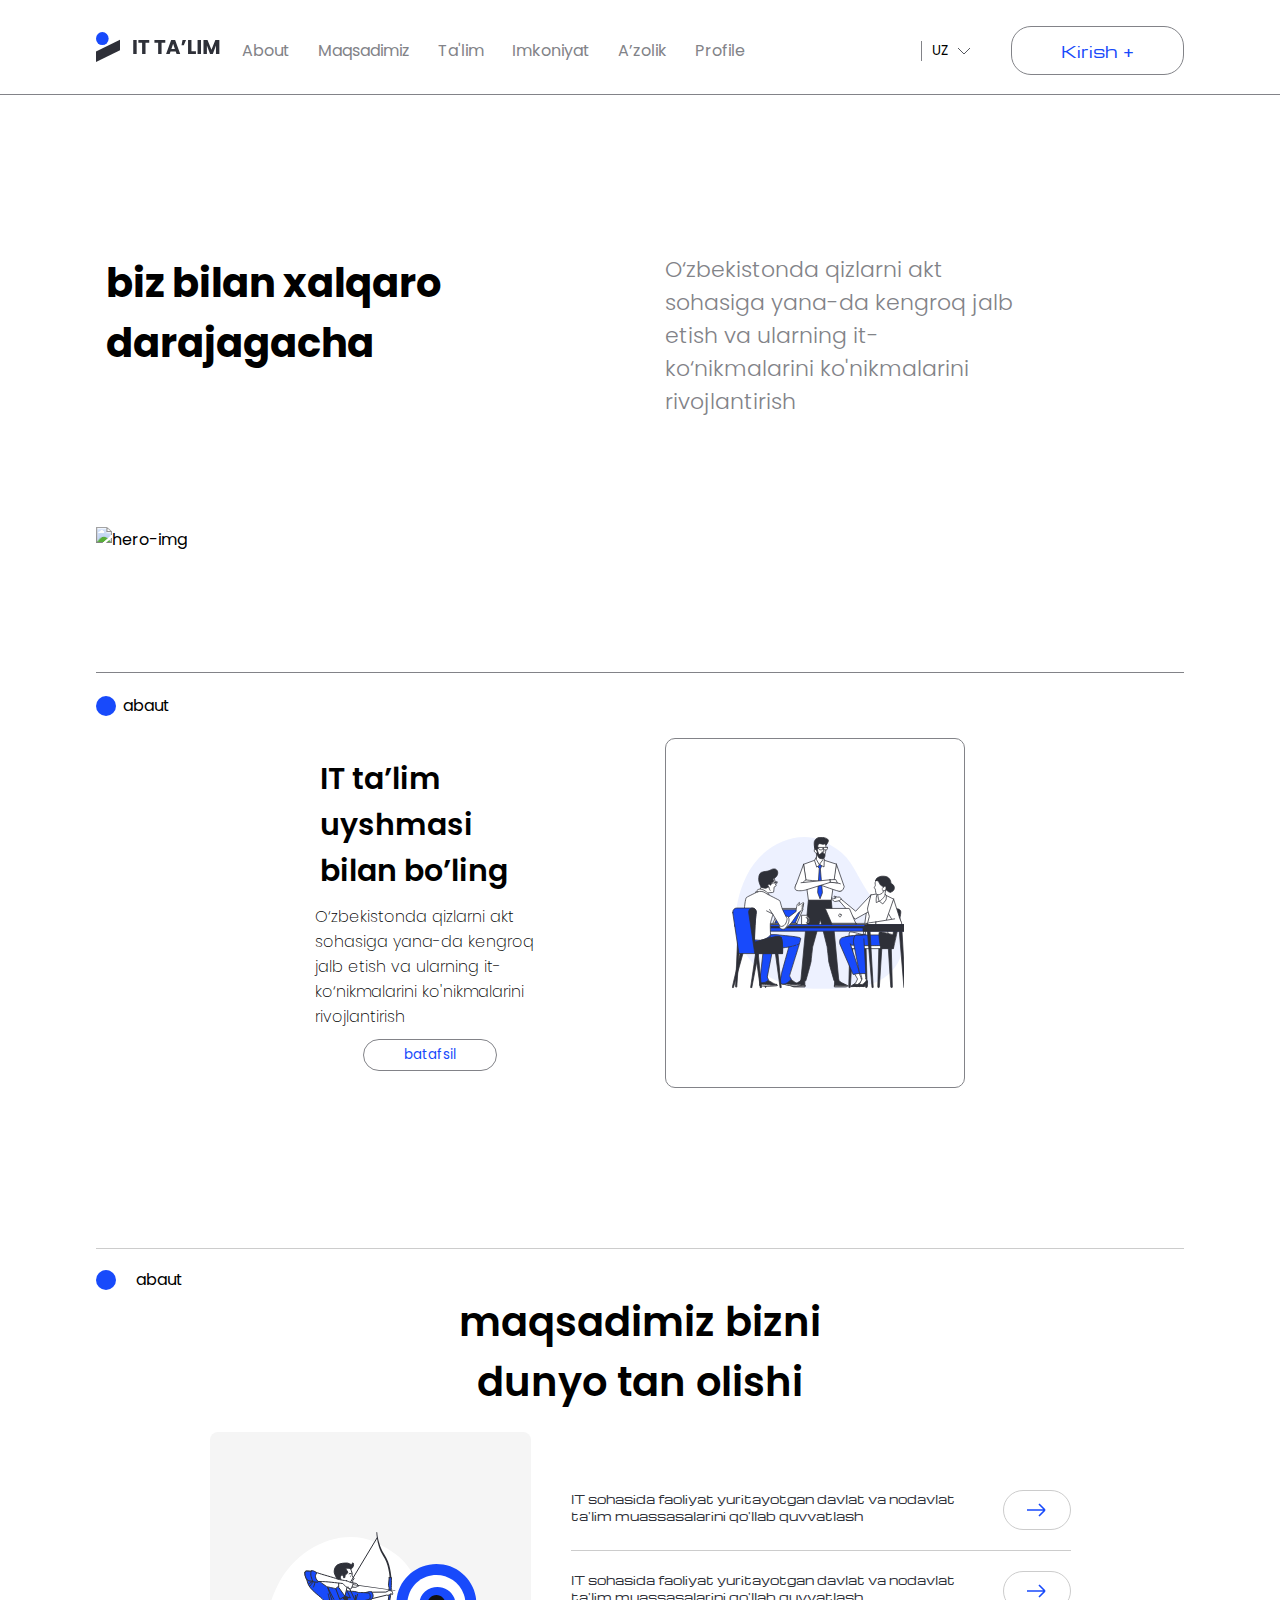
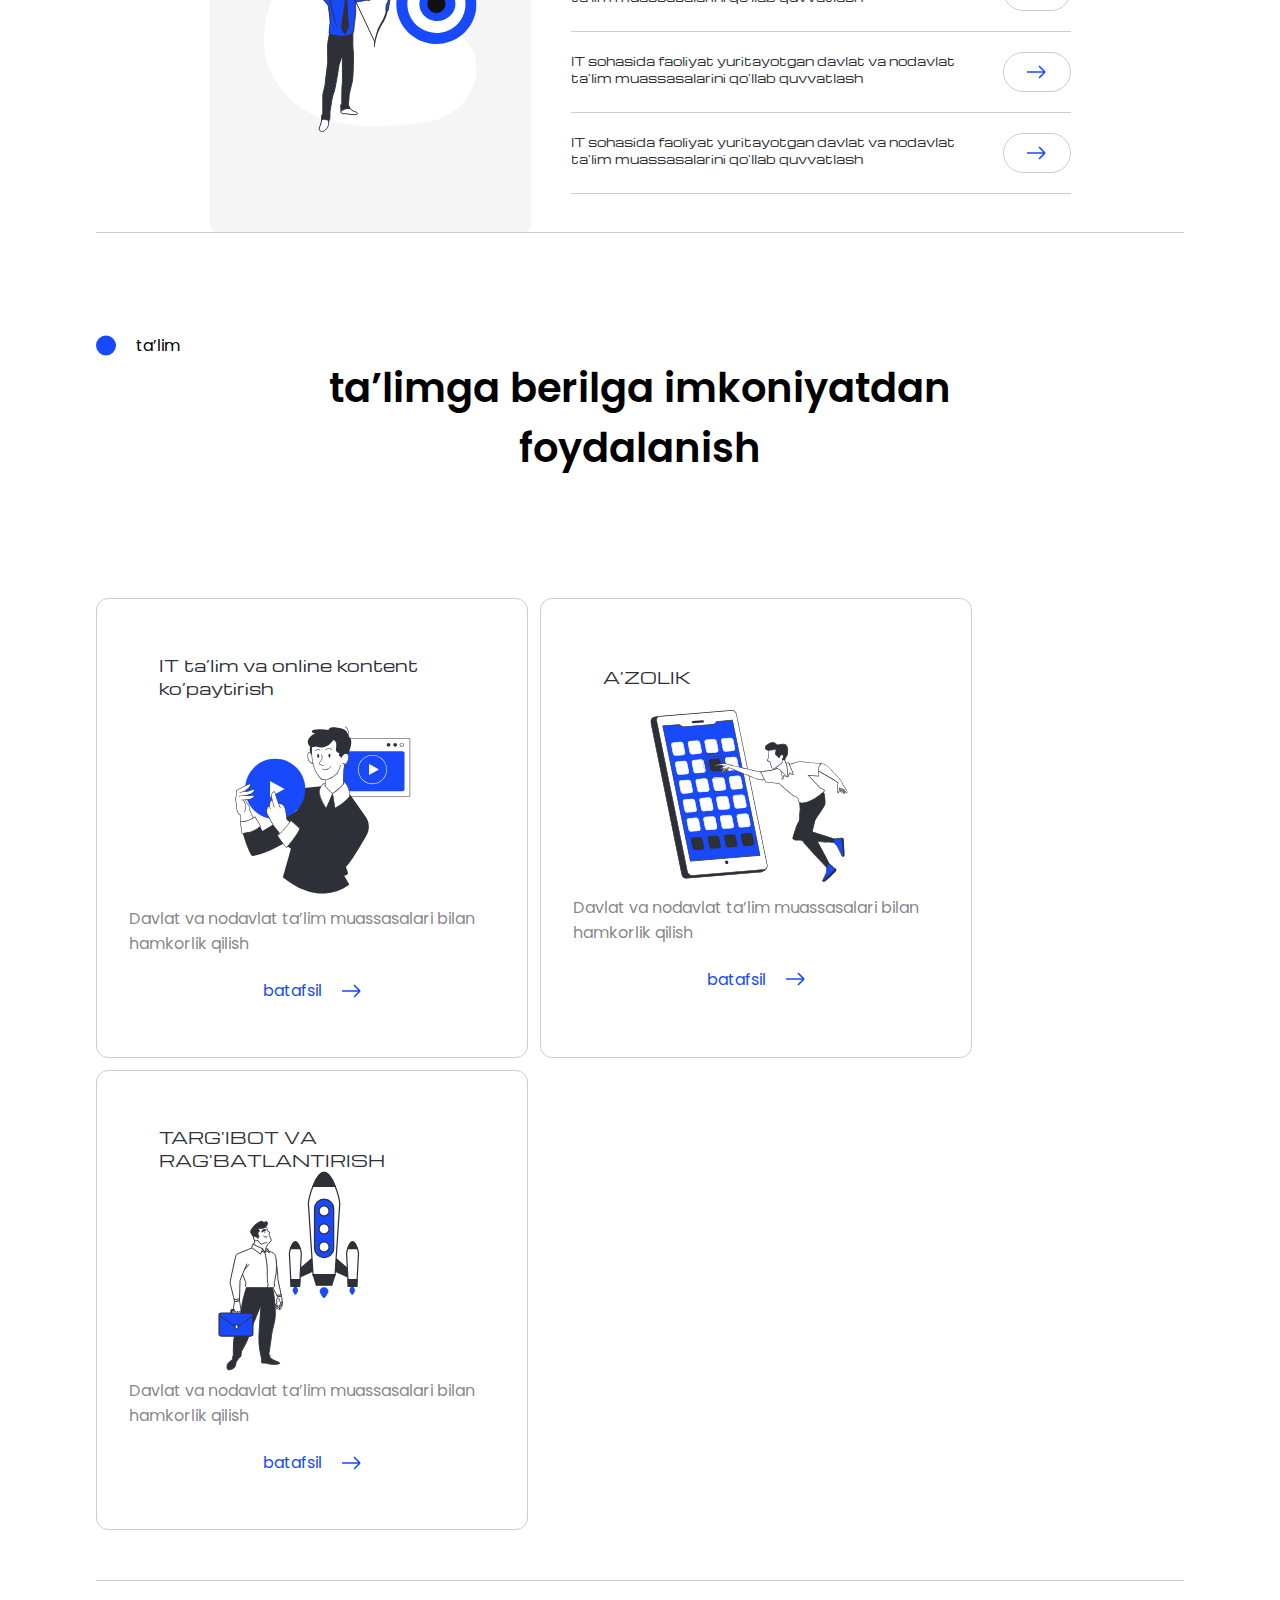
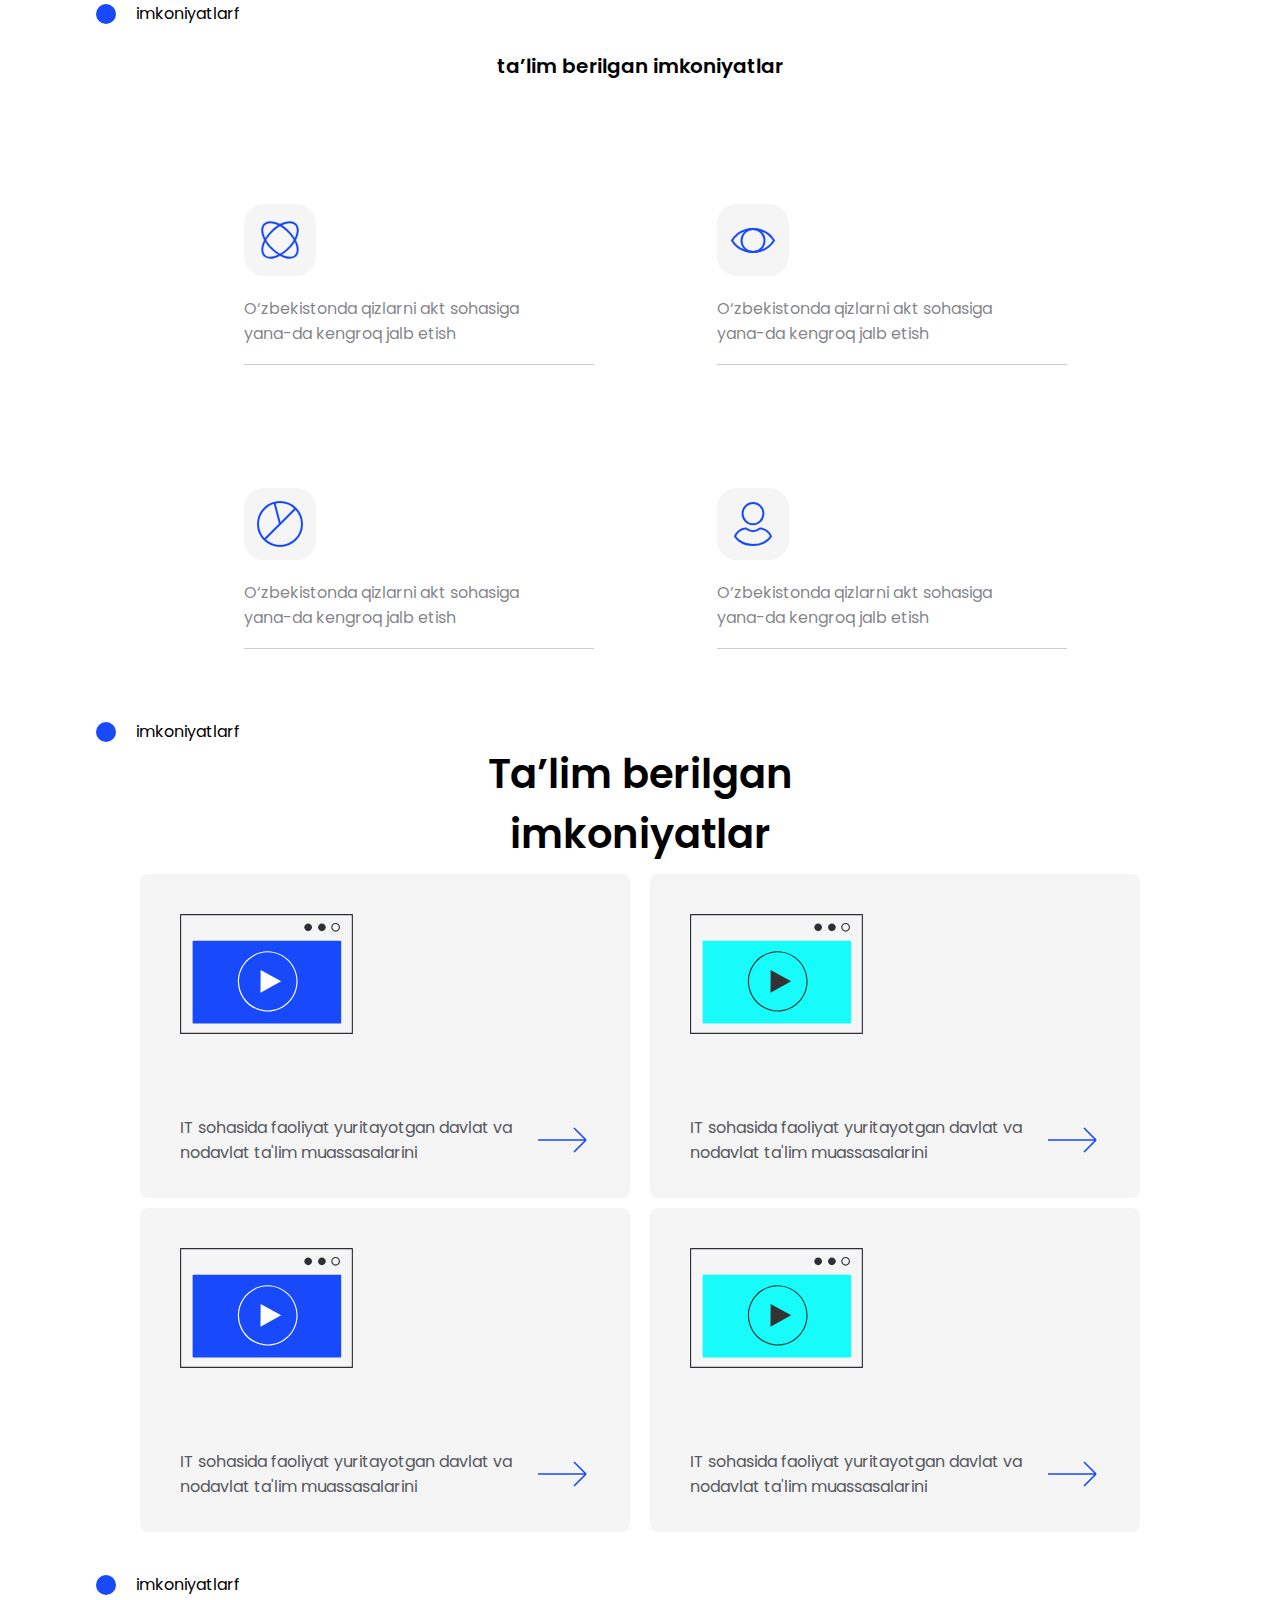
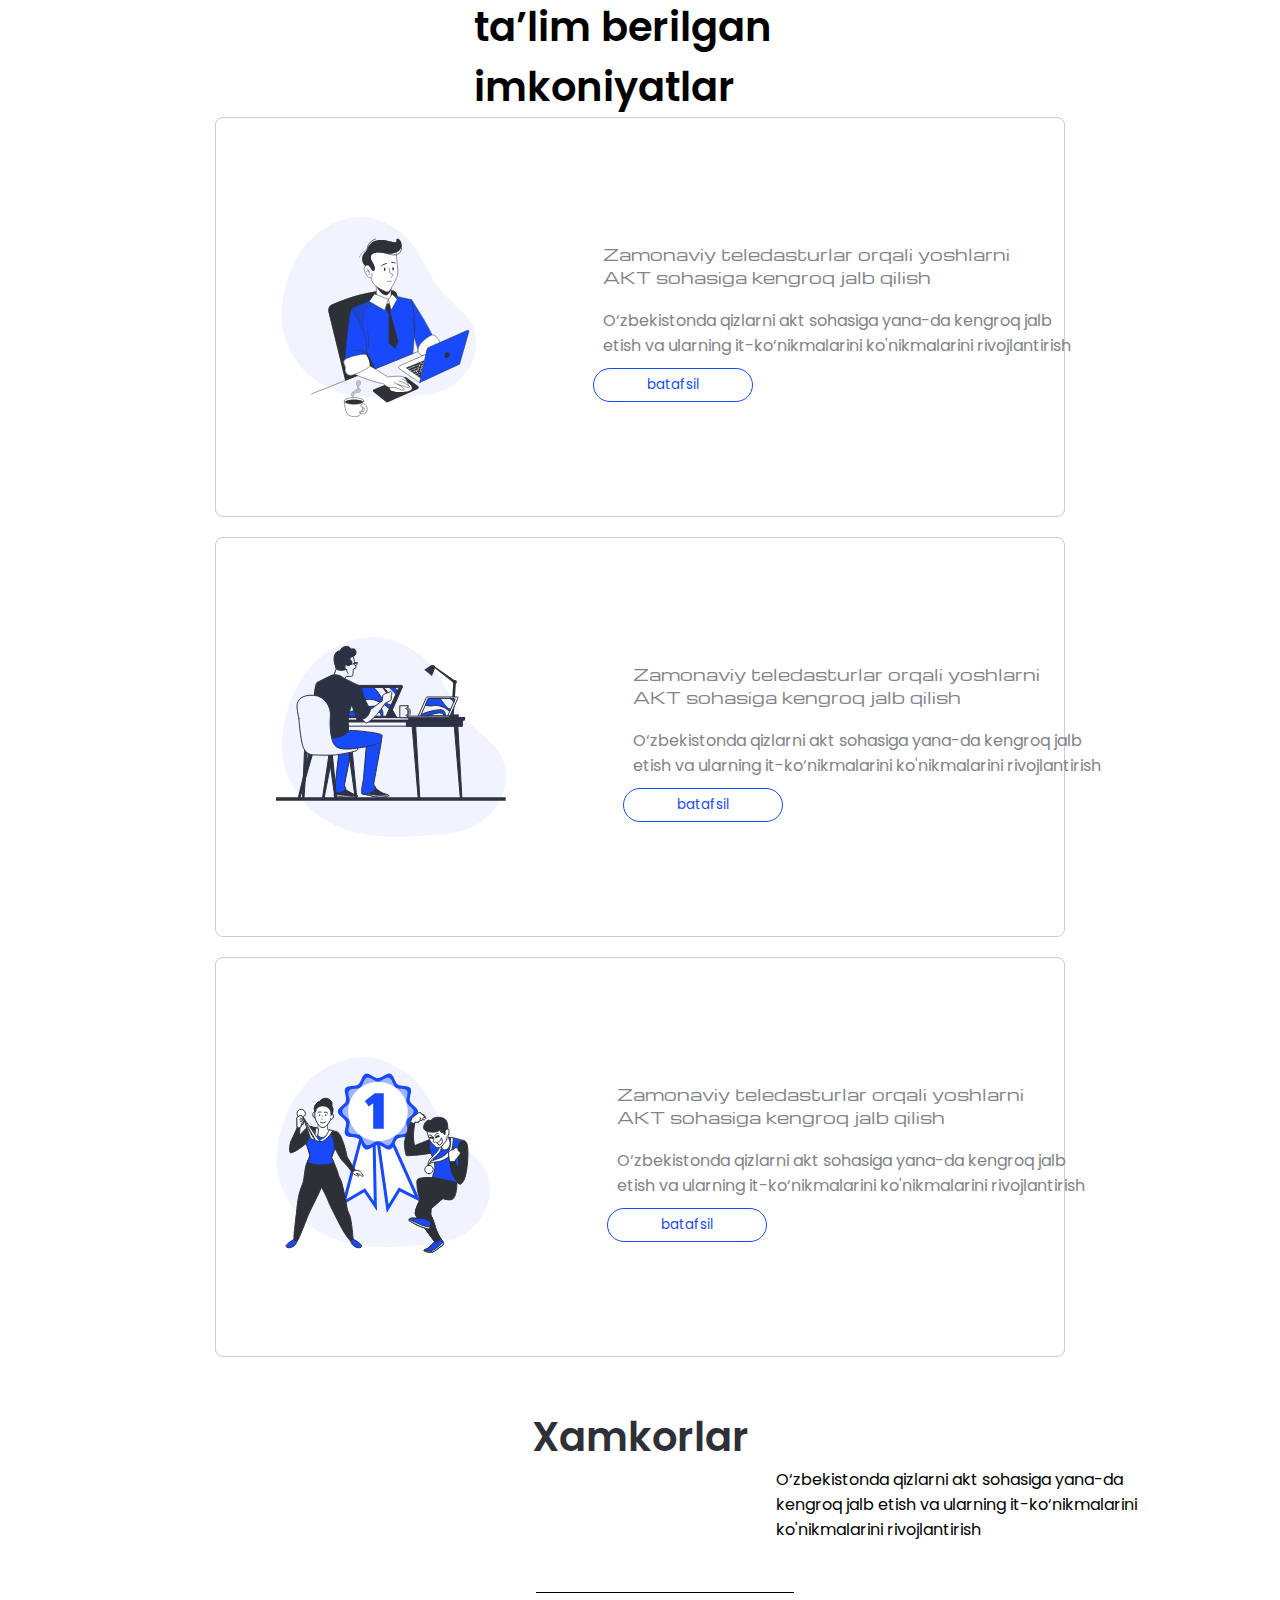
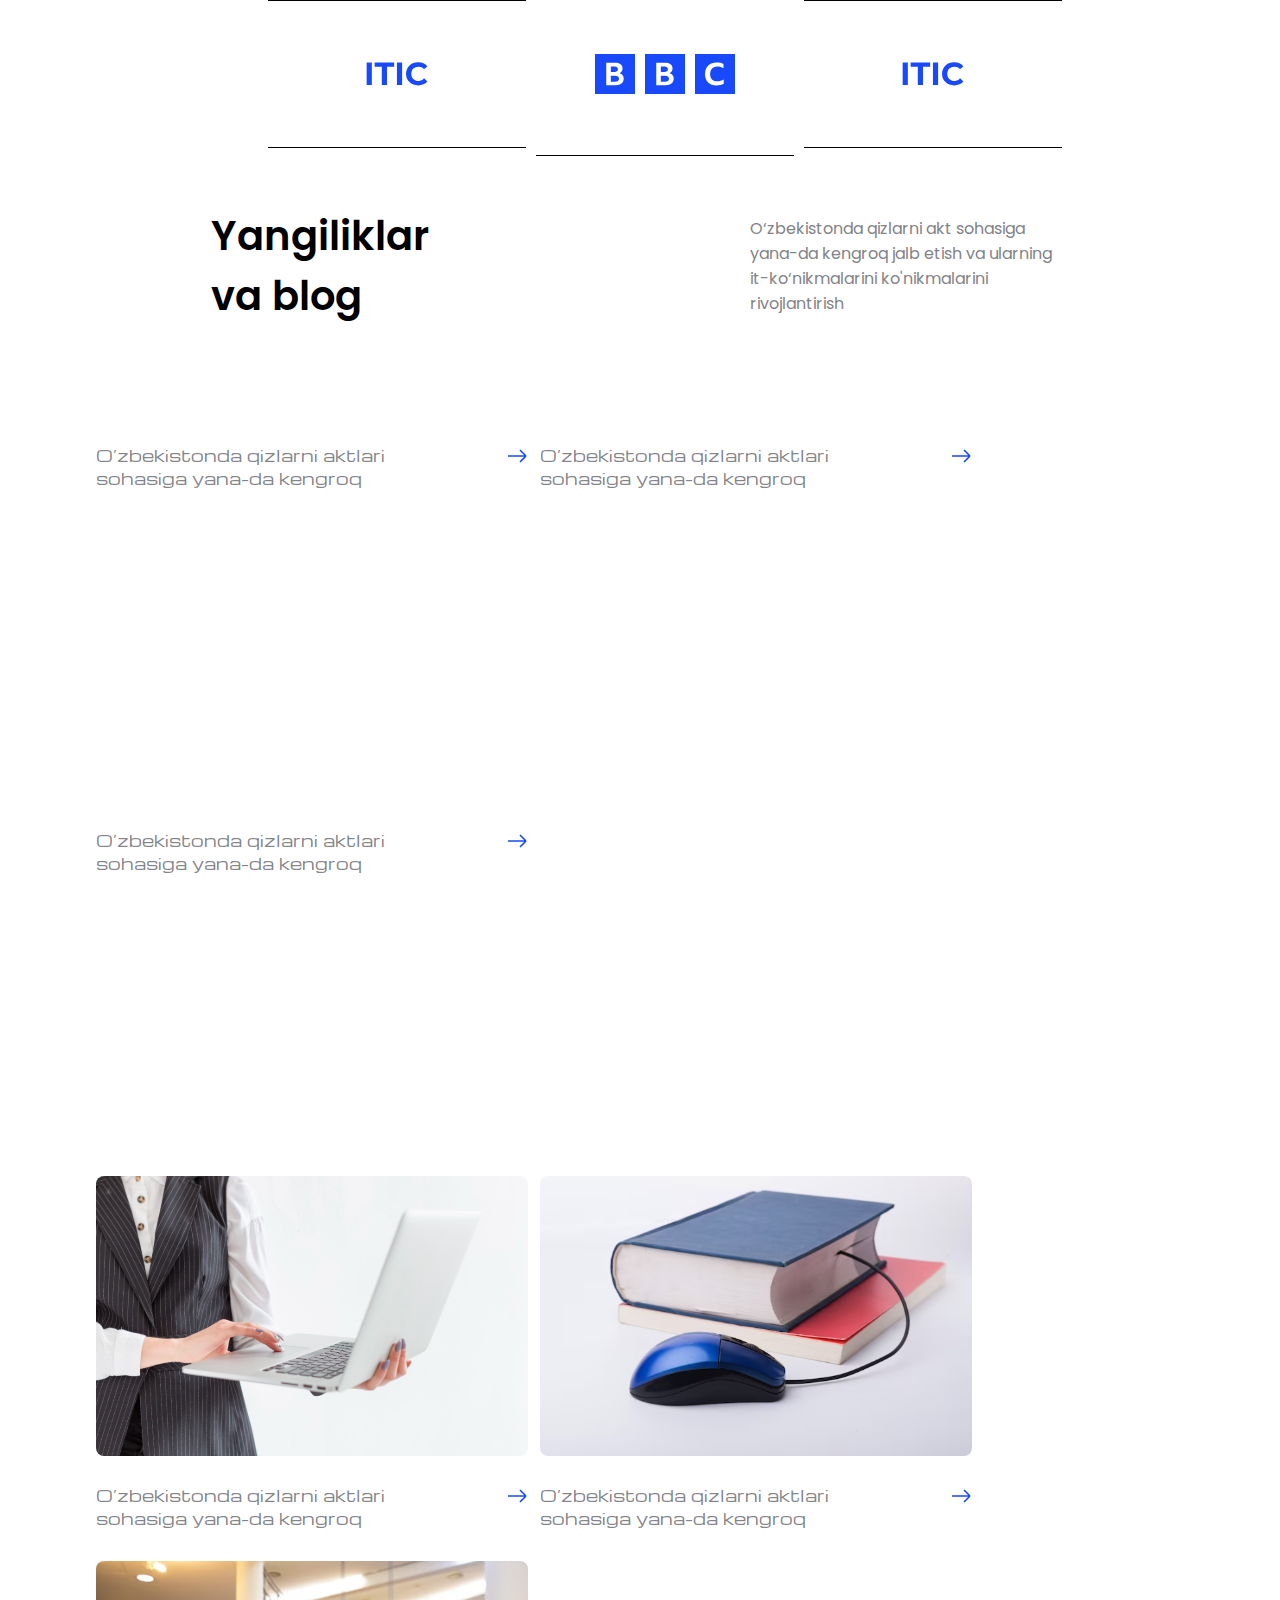
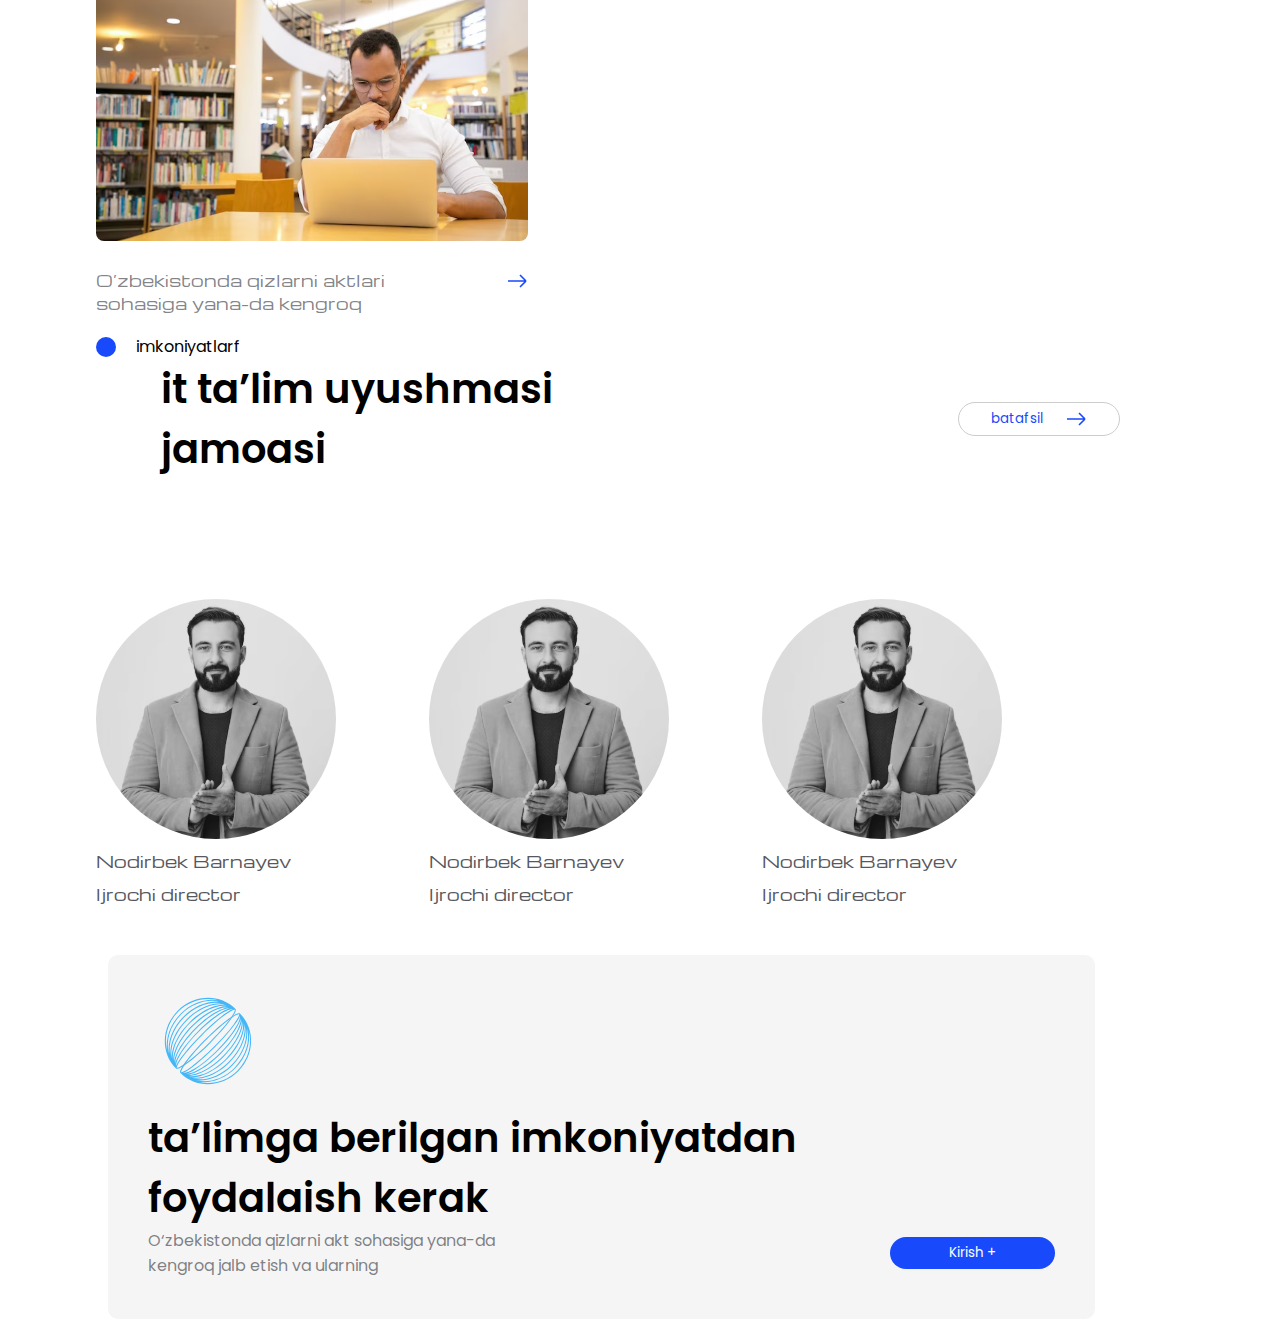
==== commit 48ad078b: "second commit" ====
--- a/index.html
+++ b/index.html
@@ -536,9 +536,16 @@
                 <p class="footer-card-right-desc">
                     ta’limga berilgan imkoniyatdan foydalaish kerak
                 </p>
-            </div>
-        </div>
-    </section>
+
+                <span class="footer-card-right-bottom">
+                    <p class="footer-card-right-bottom-desc">O‘zbekistonda qizlarni akt sohasiga yana-da kengroq jalb etish va ularning</p>
+                    <button type="submit" class="footer-card-right-bottom-btn">Kirish +</button>
+                </span>
+            </div>
+        </div>
+    </section>
+
+   
 </body>
 
 
--- a/css/style.min.css
+++ b/css/style.min.css
@@ -1 +1 @@
-@import"https://fonts.googleapis.com/css2?family=Michroma&display=swap";@import"https://fonts.googleapis.com/css2?family=Poppins:ital,wght@0,100;0,200;0,300;0,400;0,500;0,600;0,700;0,800;0,900;1,100;1,200;1,300;1,400;1,500;1,600;1,700;1,800;1,900&display=swap";*{margin:0;padding:0;box-sizing:border-box;font-family:"Poppins",sans-serif;text-decoration:none;list-style-type:none}.container{width:85%;margin:0 auto;max-width:1440px}button{cursor:pointer}a{color:inherit}.header{padding-top:26px;border-bottom:1px solid #828388;padding-bottom:19px}.header .headder_nav{display:flex;align-items:center;justify-content:space-between}.header .headder_nav .header_nav-left{display:flex;align-items:center;gap:96px}.header .headder_nav .header_nav-left .header_nav-list{display:flex;align-items:center;gap:28px;color:#828388}.header .headder_nav .header_nav-left .header_nav-list{display:none}.header .headder_nav .header_nav-right{display:flex;align-items:center;gap:20px}.header .headder_nav .header_nav-right .header-btn-menu{background-color:rgba(0,0,0,0);border:none;border-left:1px solid #828388;padding-left:10px}.header .headder_nav .header_nav-right .header-btn-menu .headder_btn-menu{display:flex;gap:8px}.header .headder_nav .header_nav-right .header_btn-submit{padding:8px 20px;border:1px solid #828388;border-radius:20px;display:none;align-items:center;gap:16px;background-color:rgba(0,0,0,0)}.header .headder_nav .header_nav-right .header_btn-submit p{color:#184afb;font-size:12px;font-weight:200;font-family:"Michroma",sans-serif}@media(min-width: 660px){.header{padding-top:26px}.header .headder_nav{display:flex;justify-content:space-between}.header .headder_nav .header_nav-left{display:flex;align-items:center;gap:96px}.header .headder_nav .header_nav-left .header_nav-list{display:flex;align-items:center;gap:28px;color:#828388}.header .headder_nav .header_nav-left .header_nav-list{display:none}.header .headder_nav .header_nav-right{display:flex;align-items:center;gap:40px}.header .headder_nav .header_nav-right .header-btn-menu{background-color:rgba(0,0,0,0);border:none;border-left:1px solid #828388}.header .headder_nav .header_nav-right .header-btn-menu .headder_btn-menu{display:flex;gap:8px}.header .headder_nav .header_nav-right .header_btn-submit{padding:12px 49px;border:1px solid #828388;border-radius:20px;display:flex;align-items:center;gap:16px;background-color:rgba(0,0,0,0)}.header .headder_nav .header_nav-right .header_btn-submit p{color:#184afb;font-size:16px;font-weight:400;font-family:"Michroma",sans-serif}}@media(min-width: 1081px){.header{padding-top:26px}.header .headder_nav{display:flex;justify-content:space-between}.header .headder_nav .header_nav-left{display:flex;align-items:center;gap:20px}.header .headder_nav .header_nav-left .header_nav-list{display:flex;align-items:center;gap:28px;color:#828388}.header .headder_nav .header_nav-left .header_nav-list{display:flex}.header .headder_nav .header_nav-right{display:flex;align-items:center;gap:40px}.header .headder_nav .header_nav-right i{display:none}.header .headder_nav .header_nav-right .header-btn-menu{background-color:rgba(0,0,0,0);border:none;border-left:1px solid #828388}.header .headder_nav .header_nav-right .header-btn-menu .headder_btn-menu{display:flex;gap:8px}.header .headder_nav .header_nav-right .header_btn-submit{padding:12px 49px;border:1px solid #828388;border-radius:20px;display:flex;align-items:center;gap:16px;background-color:rgba(0,0,0,0)}.header .headder_nav .header_nav-right .header_btn-submit p{color:#184afb;font-size:16px;font-weight:400;font-family:"Michroma",sans-serif}}@media(min-width: 1440px){.header{padding-top:26px}.header .headder_nav{display:flex;justify-content:space-between}.header .headder_nav .header_nav-left{display:flex;align-items:center;gap:96px}.header .headder_nav .header_nav-left .header_nav-list{display:flex;align-items:center;gap:28px;color:#828388}.header .headder_nav .header_nav-left .header_nav-list{display:flex}.header .headder_nav .header_nav-right{display:flex;align-items:center;gap:75px}.header .headder_nav .header_nav-right i{display:none}.header .headder_nav .header_nav-right .header-btn-menu{background-color:rgba(0,0,0,0);border:none;border-left:1px solid #828388}.header .headder_nav .header_nav-right .header-btn-menu .headder_btn-menu{display:flex;gap:8px}.header .headder_nav .header_nav-right .header_btn-submit{padding:12px 49px;border:1px solid #828388;border-radius:20px;display:flex;align-items:center;gap:16px;background-color:rgba(0,0,0,0)}.header .headder_nav .header_nav-right .header_btn-submit p{color:#184afb;font-size:16px;font-weight:400;font-family:"Michroma",sans-serif}}.hero{padding-bottom:120px;border-bottom:1px solid #828388}.hero .hero_title{display:flex;flex-direction:column}.hero .hero_title .title{font-size:24px;font-weight:640;padding:10px}.hero .hero_title .text{font-size:14px;font-weight:300;padding:10px;color:#828388}.hero .hero-img{width:100%}.hero .hero-img .hero-img{width:100%}@media(min-width: 768px){.hero{padding-bottom:120px;border-bottom:1px solid #828388}.hero .hero_title{padding-top:148px;padding-bottom:99px;display:flex;flex-direction:row}.hero .hero_title .title{width:509px;font-size:30px;font-weight:640;padding:10px}.hero .hero_title .text{width:372px;font-size:18px;font-weight:300;padding:10px;color:#828388}.hero .hero-img{width:100%}.hero .hero-img .hero-img{width:100%}}@media(min-width: 992px){.hero{padding-bottom:120px;border-bottom:1px solid #828388}.hero .hero_title{padding-top:148px;padding-bottom:99px;display:flex;flex-direction:row;gap:50px}.hero .hero_title .title{width:509px;font-size:40px;font-weight:640;padding:10px}.hero .hero_title .text{width:372px;font-size:22px;font-weight:300;padding:10px;color:#828388}.hero .hero-img{width:100%}.hero .hero-img .hero-img{width:100%}}@media(min-width: 1440px){.hero{padding-bottom:120px;border-bottom:1px solid #828388}.hero .hero_title{padding-top:148px;padding-bottom:99px;display:flex;flex-direction:row;gap:157px}.hero .hero_title .title{width:509px;font-size:48px;font-weight:640;padding:10px}.hero .hero_title .text{width:372px;font-size:22px;font-weight:300;padding:10px;color:#828388}.hero .hero-img{width:100%}.hero .hero-img .hero-img{width:100%}}.about{padding-bottom:160px;border-bottom:1px solid #ccc}.about .abaut_top{padding-top:20px;display:flex;justify-content:start;align-items:center;gap:3px;display:none}.about .wrapper_title{padding-top:20px;display:flex;flex-direction:column;gap:10px;align-items:center;justify-content:center}.about .wrapper_title .about_title{width:193px;font-size:20px;font-weight:600}.about .wrapper_title .about_desc{width:193px;font-size:12px;font-weight:200}.about .wrapper_title .about_bottom-btn{padding:3px 35px;border:1px solid #828388;border-radius:20px;background-color:rgba(0,0,0,0);color:#184afb}.about .wrapper_about{display:flex;align-items:center;justify-content:center;flex-direction:column;gap:10px}.about .card{display:flex;align-items:center;justify-content:center;width:200px;height:250px;border:1px solid #828388;border-radius:10px}.about .card .about_img{width:60%}@media(min-width: 768px){.about .abaut_top{padding-top:20px;display:flex;justify-content:start;align-items:center;gap:7px;display:none}.about .wrapper_title{padding-top:20px;display:flex;flex-direction:column;gap:10px;align-items:center;justify-content:center}.about .wrapper_title .about_title{width:220px;font-size:30px;font-weight:600}.about .wrapper_title .about_desc{width:230px;font-size:16px;font-weight:200}.about .wrapper_title .about_bottom-btn{padding:5px 40px;border:1px solid #828388;border-radius:20px;background-color:rgba(0,0,0,0);color:#184afb}.about .wrapper_about{display:flex;align-items:center;justify-content:center;flex-direction:column;gap:10px}.about .card{display:flex;align-items:center;justify-content:center;width:300px;height:350px;border:1px solid #828388;border-radius:10px}.about .card .about_img{width:60%}}@media(min-width: 992px){.about .abaut_top{padding-top:20px;display:flex;justify-content:start;align-items:center;gap:7px;display:flex}.about .wrapper_title{padding-top:20px;display:flex;flex-direction:column;gap:10px;align-items:center;justify-content:center}.about .wrapper_title .about_title{width:220px;font-size:30px;font-weight:600}.about .wrapper_title .about_desc{width:230px;font-size:16px;font-weight:200}.about .wrapper_title .about_bottom-btn{padding:5px 40px;border:1px solid #828388;border-radius:20px;background-color:rgba(0,0,0,0);color:#184afb}.about .wrapper_about{display:flex;align-items:center;justify-content:center;flex-direction:row;gap:120px}.about .card{margin-top:20px;display:flex;align-items:center;justify-content:center;width:300px;height:350px;border:1px solid #828388;border-radius:10px}.about .card .about_img{width:60%}}@media(min-width: 1440px){.about .abaut_top{padding-top:20px;display:flex;justify-content:start;align-items:center;gap:7px;display:flex}.about .wrapper_title{padding-top:20px;display:flex;flex-direction:column;gap:36px;align-items:center;justify-content:center}.about .wrapper_title .about_title{width:493px;font-size:40px;font-weight:600}.about .wrapper_title .about_desc{width:408px;font-size:16px;font-weight:400}.about .wrapper_title .about_bottom-btn{padding:5px 53px;border:1px solid #828388;border-radius:20px;background-color:rgba(0,0,0,0);color:#184afb}.about .wrapper_about{display:flex;align-items:center;justify-content:center;flex-direction:row;gap:140px}.about .card{margin-top:20px;display:flex;align-items:center;justify-content:center;width:432px;height:400px;border:1px solid #828388;border-radius:10px}.about .card .about_img{width:60%}}.maqsadimiz{margin-top:18px;padding-bottom:100px}.maqsadimiz .maqsadimiz_top{display:none;align-items:center;justify-content:start;gap:20px}.maqsadimiz .maqsadimiz_wrapper{display:flex;flex-direction:column;align-items:center;justify-content:center;gap:20px;border-bottom:1px solid #ccc}.maqsadimiz .maqsadimiz_wrapper .maqsadimi_title{font-size:28px;font-weight:600;display:flex;align-items:center;justify-content:center}.maqsadimiz .maqsadimiz_wrapper .maqsadimiz_bottom{display:flex;flex-direction:column;gap:20px}.maqsadimiz .maqsadimiz_wrapper .maqsadimiz_bottom .maqsadimiz_card{width:321px;height:400px;background-color:#f5f5f5;border-radius:8px;display:none}.maqsadimiz .maqsadimiz_wrapper .maqsadimiz_bottom .maqsadimiz_card .maqsadimiz_bottom-card-img{padding:100px 55px}.maqsadimiz .maqsadimiz_wrapper .maqsadimiz_bottom .maqsadimiz_bottom-text-wrapper{display:flex;flex-direction:column;border-bottom:1px solid #ccc}.maqsadimiz .maqsadimiz_wrapper .maqsadimiz_bottom .maqsadimiz-bottom-text{font-size:12px;font-weight:400;font-family:Michroma;color:#2e3038}.maqsadimiz .maqsadimiz_wrapper .maqsadimiz_bottom .maqsadimiz-bottom-btn{padding:12px 23px;display:none}@media(min-width: 768px){.maqsadimiz{margin-top:18px;padding-bottom:100px}.maqsadimiz .maqsadimiz_top{display:flex;align-items:center;justify-content:start;gap:20px}.maqsadimiz .maqsadimiz_wrapper{display:flex;flex-direction:column;align-items:center;justify-content:center;gap:20px;border-bottom:1px solid #ccc}.maqsadimiz .maqsadimiz_wrapper .maqsadimi_title{font-size:28px;font-weight:600;display:flex;align-items:center;justify-content:center}.maqsadimiz .maqsadimiz_wrapper .maqsadimiz_bottom{display:flex;flex-direction:column;align-items:center;justify-content:center;gap:20px}.maqsadimiz .maqsadimiz_wrapper .maqsadimiz_bottom .maqsadimiz_card{width:321px;height:400px;background-color:#f5f5f5;border-radius:8px;display:flex;align-items:center;justify-content:center}.maqsadimiz .maqsadimiz_wrapper .maqsadimiz_bottom .maqsadimiz_card .maqsadimiz_bottom-card-img{padding:100px 55px;display:flex;align-items:center;justify-content:center}.maqsadimiz .maqsadimiz_wrapper .maqsadimiz_bottom .maqsadimiz_bottom-text-wrapper{padding-bottom:20px;gap:28px;width:500px;display:flex;flex-direction:row;border-bottom:1px solid #ccc}.maqsadimiz .maqsadimiz_wrapper .maqsadimiz_bottom .maqsadimiz-bottom-text{font-size:12px;font-weight:400;font-family:Michroma;color:#2e3038}.maqsadimiz .maqsadimiz_wrapper .maqsadimiz_bottom .maqsadimiz-bottom-btn{border:1px solid #ccc;border-radius:20px;background-color:rgba(0,0,0,0);padding:12px 23px;display:flex}}@media(min-width: 992px){.maqsadimiz{margin-top:18px;padding-bottom:100px}.maqsadimiz .maqsadimiz_top{display:flex;align-items:center;justify-content:start;gap:20px}.maqsadimiz .maqsadimiz_wrapper{display:flex;flex-direction:column;align-items:center;justify-content:center;gap:20px;border-bottom:1px solid #ccc}.maqsadimiz .maqsadimiz_wrapper .maqsadimi_title{width:432px;text-align:center;font-size:40px;font-weight:600;display:flex;align-items:center;justify-content:center}.maqsadimiz .maqsadimiz_wrapper .maqsadimiz_bottom{display:flex;flex-direction:row;align-items:center;justify-content:center;gap:40px}.maqsadimiz .maqsadimiz_wrapper .maqsadimiz_bottom .maqsadimiz_card{width:321px;height:400px;background-color:#f5f5f5;border-radius:8px;display:flex;align-items:center;justify-content:center}.maqsadimiz .maqsadimiz_wrapper .maqsadimiz_bottom .maqsadimiz_card .maqsadimiz_bottom-card-img{padding:100px 55px;display:flex;align-items:center;justify-content:center}.maqsadimiz .maqsadimiz_wrapper .maqsadimiz_bottom .maqsadimiz_bottom-text-wrapper{padding-top:20px;padding-bottom:20px;gap:28px;width:500px;display:flex;flex-direction:row;border-bottom:1px solid #ccc}.maqsadimiz .maqsadimiz_wrapper .maqsadimiz_bottom .maqsadimiz-bottom-text{font-size:12px;font-weight:400;font-family:Michroma;color:#2e3038}.maqsadimiz .maqsadimiz_wrapper .maqsadimiz_bottom .maqsadimiz-bottom-btn{border:1px solid #ccc;border-radius:20px;background-color:rgba(0,0,0,0);padding:12px 23px;display:flex}}.talim{border-bottom:1px solid #ccc;padding-bottom:50px}.talim .talim_top{display:none;gap:20px}.talim .talim_wrapper{display:flex;flex-direction:column;align-items:center;justify-content:center}.talim .talim_wrapper .talim_title{text-align:center;font-size:20px;font-weight:600;padding-bottom:120px;width:344px}.talim .talim-cards{display:flex;flex-wrap:wrap;gap:12px}.talim .talim-cards .talim_card{display:flex;align-items:center;flex-direction:column;justify-content:center;width:432px;height:460px;border:1px solid #ccc;border-radius:12px}.talim .talim-cards .talim_card-title{font-size:16px;font-weight:400;font-family:Michroma;width:307px;color:#2e3038}.talim .talim-cards .talim_card-desc{font-size:16px;font-weight:400;color:rgba(46,48,56,.6);padding-left:32px}.talim .talim-cards .talim_card-bottom{padding-top:22px;display:flex;justify-content:start;align-items:center;gap:20px;color:#184afb}@media(min-width: 768px){.talim .talim_top{display:flex;gap:20px}.talim .talim_wrapper{display:flex;flex-direction:column;align-items:center;justify-content:center}.talim .talim_wrapper .talim_title{text-align:center;font-size:30px;font-weight:600;padding-bottom:120px;width:444px}.talim .talim-cards{display:flex;flex-wrap:wrap;gap:12px}.talim .talim-cards .talim_card{display:flex;align-items:center;flex-direction:column;justify-content:center;width:432px;height:460px;border:1px solid #ccc;border-radius:12px}.talim .talim-cards .talim_card-title{font-size:16px;font-weight:400;font-family:Michroma;width:307px;color:#2e3038}.talim .talim-cards .talim_card-desc{font-size:16px;font-weight:400;color:rgba(46,48,56,.6);padding-left:32px}.talim .talim-cards .talim_card-bottom{padding-top:22px;display:flex;justify-content:start;align-items:center;gap:20px}}@media(min-width: 992px){.talim .talim_top{display:flex;gap:20px}.talim .talim_wrapper{display:flex;flex-direction:column;align-items:center;justify-content:center}.talim .talim_wrapper .talim_title{text-align:center;font-size:40px;font-weight:600;padding-bottom:120px;width:654px}.talim .talim-cards{display:flex;flex-wrap:wrap;gap:12px}.talim .talim-cards .talim_card{display:flex;align-items:center;flex-direction:column;justify-content:center;width:432px;height:460px;border:1px solid #ccc;border-radius:12px}.talim .talim-cards .talim_card-title{font-size:16px;font-weight:400;font-family:Michroma;width:307px;color:#2e3038}.talim .talim-cards .talim_card-desc{font-size:16px;font-weight:400;color:rgba(46,48,56,.6);padding-left:32px}.talim .talim-cards .talim_card-bottom{padding-top:22px;display:flex;justify-content:start;align-items:center;gap:20px}}.imkoniyatlarf .imkoniyatlarf_top{padding-top:20px;display:none;align-items:center;gap:20px}.imkoniyatlarf .imkoniyatlarf-wrapper{padding-top:25px;display:flex;align-items:center;justify-content:center;flex-direction:column}.imkoniyatlarf .imkoniyatlarf-title{font-size:20px;font-weight:600}.imkoniyatlarf .cards_imkoniyatlarf{padding-left:30px;display:flex;align-items:center;justify-content:center;flex-direction:column;gap:50px}.imkoniyatlarf .cards_imkoniyatlarf .card_imkoniyatlarf-top{margin-bottom:20px;width:72px;height:72px;background-color:#f5f5f5;border-radius:20px;display:flex;align-items:center;justify-content:center}.imkoniyatlarf .cards_imkoniyatlarf .card_imkoniyatlarf{margin-top:123px;border-bottom:1px solid #ccc;width:432px;height:161px}.imkoniyatlarf .cards_imkoniyatlarf .card_imkoniyatlarf .card_imkoniyatlarf-desc{padding-right:38px;font-size:16px;font-weight:400;color:rgba(46,48,56,.6)}@media(min-width: 768px){.imkoniyatlarf .imkoniyatlarf_top{padding-top:20px;display:flex;align-items:center;gap:20px}.imkoniyatlarf .imkoniyatlarf-wrapper{padding-top:25px;display:flex;align-items:center;justify-content:center;flex-direction:column}.imkoniyatlarf .imkoniyatlarf-title{font-size:50px;font-weight:600}.imkoniyatlarf .cards_imkoniyatlarf{padding-left:30px;display:flex;align-items:center;justify-content:center;flex-direction:row;gap:50px}.imkoniyatlarf .cards_imkoniyatlarf .card_imkoniyatlarf-top{margin-bottom:20px;width:72px;height:72px;background-color:#f5f5f5;border-radius:20px;display:flex;align-items:center;justify-content:center}.imkoniyatlarf .cards_imkoniyatlarf .card_imkoniyatlarf{margin-top:123px;border-bottom:1px solid #ccc;width:350px;height:161px}.imkoniyatlarf .cards_imkoniyatlarf .card_imkoniyatlarf .card_imkoniyatlarf-desc{padding-right:38px;font-size:16px;font-weight:400;color:rgba(46,48,56,.6)}}@media(min-width: 992px){.imkoniyatlarf .imkoniyatlarf_top{padding-top:20px;display:flex;align-items:center;gap:20px}.imkoniyatlarf .imkoniyatlarf-wrapper{padding-top:25px;display:flex;align-items:center;justify-content:center;flex-direction:column}.imkoniyatlarf .imkoniyatlarf-title{font-size:20px;font-weight:600}.imkoniyatlarf .cards_imkoniyatlarf{padding-left:30px;display:flex;align-items:center;justify-content:center;flex-direction:row;gap:123px}.imkoniyatlarf .cards_imkoniyatlarf .card_imkoniyatlarf-top{margin-bottom:20px;width:72px;height:72px;background-color:#f5f5f5;border-radius:20px;display:flex;align-items:center;justify-content:center}.imkoniyatlarf .cards_imkoniyatlarf .card_imkoniyatlarf{margin-top:123px;border-bottom:1px solid #ccc;width:350px;height:161px}.imkoniyatlarf .cards_imkoniyatlarf .card_imkoniyatlarf .card_imkoniyatlarf-desc{padding-right:38px;font-size:16px;font-weight:400;color:rgba(46,48,56,.6)}}.imkoniyatlars{margin-top:50px}.imkoniyatlars .imkoniyatlars_top{padding-top:20px;display:none;align-items:center;gap:20px}.imkoniyatlars .imkoniyatlars_wrapper{display:flex;align-items:center;justify-content:center}.imkoniyatlars .imkoniyatlars_cards{width:100%;display:flex;align-items:center;justify-content:center;gap:20px;margin-top:10px;flex-direction:column}.imkoniyatlars .imkoniyatlars_title{font-size:20px;font-weight:600;text-align:center;width:250px}.imkoniyatlars .card_imkoniyatlars{padding:40px;width:45%;height:324px;background:#f5f5f5;border-radius:8px}.imkoniyatlars .card_imkoniyatlars .imkoniyatlars_card-bottom{padding-top:74px;display:flex;align-items:center;gap:4px}.imkoniyatlars .card_imkoniyatlars .imkoniyatlars_card-bottom-desc{width:400px;color:#56585e}@media(min-width: 768px){.imkoniyatlars{margin-top:50px}.imkoniyatlars .imkoniyatlars_top{padding-top:20px;display:flex;align-items:center;gap:20px}.imkoniyatlars .imkoniyatlars_wrapper{display:flex;align-items:center;justify-content:center}.imkoniyatlars .imkoniyatlars_cards{width:100%;display:flex;align-items:center;justify-content:center;gap:20px;margin-top:10px;flex-direction:column}.imkoniyatlars .imkoniyatlars_title{font-size:30px;font-weight:600;text-align:center;width:250px}.imkoniyatlars .card_imkoniyatlars{padding:40px;width:45%;height:324px;background:#f5f5f5;border-radius:8px}.imkoniyatlars .card_imkoniyatlars .imkoniyatlars_card-bottom{padding-top:74px;display:flex;align-items:center;gap:4px}.imkoniyatlars .card_imkoniyatlars .imkoniyatlars_card-bottom-desc{width:400px;color:#56585e}}@media(min-width: 992px){.imkoniyatlars{margin-top:50px}.imkoniyatlars .imkoniyatlars_top{padding-top:20px;display:flex;align-items:center;gap:20px}.imkoniyatlars .imkoniyatlars_wrapper{display:flex;align-items:center;justify-content:center}.imkoniyatlars .imkoniyatlars_cards{width:100%;display:flex;align-items:center;justify-content:center;gap:20px;margin-top:10px;flex-direction:row}.imkoniyatlars .imkoniyatlars_title{font-size:40px;font-weight:600;text-align:center;width:333px}.imkoniyatlars .card_imkoniyatlars{padding:40px;width:45%;height:324px;background:#f5f5f5;border-radius:8px}.imkoniyatlars .card_imkoniyatlars .imkoniyatlars_card-bottom{padding-top:74px;display:flex;align-items:center;gap:4px}.imkoniyatlars .card_imkoniyatlars .imkoniyatlars_card-bottom-desc{width:400px;color:#56585e}}.imkoniyatlarth{margin-top:40px}.imkoniyatlarth .imkoniyatlarth_top{display:flex;align-items:center;gap:20px}.imkoniyatlarth .imkoniyatlarth_wrapper{display:flex;align-items:center;justify-content:center}.imkoniyatlarth .imkoniyatlarth_wrapper .imkoniyatlarth_title{font-size:20px;font-weight:600;width:250px}.imkoniyatlarth .imkoniyatlarth_cards{display:flex;flex-direction:column;align-items:center;justify-content:center;gap:20px}.imkoniyatlarth .imkoniyatlarth_card{padding-left:20px;display:flex;flex-direction:column;align-items:center;gap:117px;padding:40px 60px;width:500px;height:600px;border:1px solid #ccc;border-radius:8px;background:#fff}.imkoniyatlarth .imkoniyatlarth_card .imkoniyatlarth_card-right-title{width:465px;font-family:Michroma;color:#828388;padding:10px}.imkoniyatlarth .imkoniyatlarth_card .imkoniyatlar_card-right-desc{width:499px;color:#828388;padding:10px}.imkoniyatlarth .imkoniyatlarth_card .imkoniyatlarth_card-right-btn{padding:6px 53px;border-radius:20px;border:1px solid #184afb;color:#184afb;background:rgba(0,0,0,0)}@media(min-width: 768px){.imkoniyatlarth{margin-top:40px}.imkoniyatlarth .imkoniyatlarth_top{display:flex;align-items:center;gap:20px}.imkoniyatlarth .imkoniyatlarth_wrapper{display:flex;align-items:center;justify-content:center}.imkoniyatlarth .imkoniyatlarth_wrapper .imkoniyatlarth_title{font-size:30px;font-weight:600;width:280px}.imkoniyatlarth .imkoniyatlarth_cards{display:flex;flex-direction:column;align-items:center;justify-content:center;gap:20px}.imkoniyatlarth .imkoniyatlarth_card{padding-left:20px;display:flex;flex-direction:row;align-items:center;gap:117px;padding:40px 60px;width:850px;height:400px;border:1px solid #ccc;border-radius:8px;background:#fff}.imkoniyatlarth .imkoniyatlarth_card .imkoniyatlarth_card-right-title{width:465px;font-family:Michroma;color:#828388;padding:10px}.imkoniyatlarth .imkoniyatlarth_card .imkoniyatlar_card-right-desc{width:499px;color:#828388;padding:10px}.imkoniyatlarth .imkoniyatlarth_card .imkoniyatlarth_card-right-btn{padding:6px 53px;border-radius:20px;border:1px solid #184afb;color:#184afb;background:rgba(0,0,0,0)}}@media(min-width: 992px){.imkoniyatlarth{margin-top:40px}.imkoniyatlarth .imkoniyatlarth_top{display:flex;align-items:center;gap:20px}.imkoniyatlarth .imkoniyatlarth_wrapper{display:flex;align-items:center;justify-content:center}.imkoniyatlarth .imkoniyatlarth_wrapper .imkoniyatlarth_title{font-size:40px;font-weight:600;width:333px}.imkoniyatlarth .imkoniyatlarth_cards{display:flex;flex-direction:column;align-items:center;justify-content:center;gap:20px}.imkoniyatlarth .imkoniyatlarth_card{padding-left:20px;display:flex;flex-direction:row;align-items:center;gap:117px;padding:40px 60px;width:850px;height:400px;border:1px solid #ccc;border-radius:8px;background:#fff}.imkoniyatlarth .imkoniyatlarth_card .imkoniyatlarth_card-right-title{width:465px;font-family:Michroma;color:#828388;padding:10px}.imkoniyatlarth .imkoniyatlarth_card .imkoniyatlar_card-right-desc{width:499px;color:#828388;padding:10px}.imkoniyatlarth .imkoniyatlarth_card .imkoniyatlarth_card-right-btn{padding:6px 53px;border-radius:20px;border:1px solid #184afb;color:#184afb;background:rgba(0,0,0,0)}}.partniyorlar{margin-top:50px}.partniyorlar .partniyorlar_top{display:none;align-items:center;gap:20px}.partniyorlar .wrapper_title{display:flex;justify-content:center}.partniyorlar .wrapper_title .partniyorlar_title{font-size:20px;font-weight:600;color:#2e3038}.partniyorlar .wrapper_desc{display:flex;justify-content:end}.partniyorlar .wrapper_desc .partniyorlar_desc{font-size:8px;font-weight:400;width:204px}.partniyorlar .wrapper_cards-bottom{padding-left:50px;flex-direction:column;display:flex;align-items:center;justify-content:center;gap:10px}.partniyorlar .wrapper_cards-bottom .card-partniyorlar{border-top:1px solid #000;border-bottom:1px solid #000;display:flex;align-items:center;justify-content:center;width:258px}.partniyorlar .wrapper_cards-bottom .card-partniyorlar .card_partniyorlar_text{padding:61px}@media(min-width: 768px){.partniyorlar{margin-top:50px}.partniyorlar .partniyorlar_top{display:none;align-items:center;gap:20px}.partniyorlar .wrapper_title{display:flex;justify-content:center}.partniyorlar .wrapper_title .partniyorlar_title{font-size:30px;font-weight:600;color:#2e3038}.partniyorlar .wrapper_desc{display:flex;justify-content:end}.partniyorlar .wrapper_desc .partniyorlar_desc{font-size:16px;font-weight:400;width:306px}.partniyorlar .wrapper_cards-bottom{padding-left:50px;flex-direction:row;display:flex;align-items:center;justify-content:center;gap:10px}.partniyorlar .wrapper_cards-bottom .card-partniyorlar{border-top:1px solid #000;border-bottom:1px solid #000;display:flex;align-items:center;justify-content:center;width:258px}.partniyorlar .wrapper_cards-bottom .card-partniyorlar .card_partniyorlar_text{padding:61px}}@media(min-width: 992px){.partniyorlar{margin-top:50px}.partniyorlar .partniyorlar_top{display:none;align-items:center;gap:20px}.partniyorlar .wrapper_title{display:flex;justify-content:center}.partniyorlar .wrapper_title .partniyorlar_title{font-size:40px;font-weight:600;color:#2e3038}.partniyorlar .wrapper_desc{display:flex;justify-content:end}.partniyorlar .wrapper_desc .partniyorlar_desc{font-size:16px;font-weight:400;width:408px}.partniyorlar .wrapper_cards-bottom{padding-top:50px;padding-left:50px;flex-direction:row;display:flex;align-items:center;justify-content:center;gap:10px}.partniyorlar .wrapper_cards-bottom .card-partniyorlar{border-top:1px solid #000;border-bottom:1px solid #000;display:flex;align-items:center;justify-content:center;width:258px}.partniyorlar .wrapper_cards-bottom .card-partniyorlar .card_partniyorlar_text{padding:61px}}.yangiliklar{margin-top:50px}.yangiliklar .partniyorlar_top{display:none;align-items:center;gap:20px}.yangiliklar .wrapper_yangiliklar-top{display:flex;align-items:center;justify-content:center;gap:150px}.yangiliklar .yangiliklar_title{font-size:20px;font-weight:600;width:150px}.yangiliklar .yangiliklar-desc{font-size:8px;width:102px;color:#828388}.yangiliklar .yangiliklar_cards{padding-top:72px;gap:12px;align-items:center;display:flex;flex-wrap:wrap}.yangiliklar .yangiliklar_card{width:432px;height:373px}.yangiliklar .yangiliklar_card .yangiliklar_card-bottom{display:flex;gap:52px}.yangiliklar .yangiliklar_card .yangiliklar_card-bottom-desc{padding-top:20px;font-size:8px;font-weight:400;font-family:Michroma;color:rgba(46,48,56,.6)}.yangiliklar .yangiliklar_cards-bottom{padding-top:20px;gap:12px;align-items:center;display:none}@media(min-width: 768px){.yangiliklar{margin-top:50px}.yangiliklar .partniyorlar_top{display:none;align-items:center;gap:20px}.yangiliklar .wrapper_yangiliklar-top{display:flex;align-items:center;justify-content:center;gap:262px}.yangiliklar .yangiliklar_title{font-size:30px;font-weight:600;width:277px}.yangiliklar .yangiliklar-desc{font-size:16px;width:320px;color:#828388}.yangiliklar .yangiliklar_cards{padding-top:72px;gap:12px;align-items:center;display:flex;flex-wrap:wrap}.yangiliklar .yangiliklar_card{width:432px;height:373px}.yangiliklar .yangiliklar_card .yangiliklar_card-bottom{display:flex;gap:52px}.yangiliklar .yangiliklar_card .yangiliklar_card-bottom-desc{padding-top:20px;font-size:16px;font-weight:400;font-family:Michroma;color:rgba(46,48,56,.6)}.yangiliklar .yangiliklar_cards-bottom{padding-top:20px;gap:12px;align-items:center;display:none}}@media(min-width: 992px){.yangiliklar{margin-top:50px}.yangiliklar .partniyorlar_top{display:none;align-items:center;gap:20px}.yangiliklar .wrapper_yangiliklar-top{display:flex;align-items:center;justify-content:center;gap:262px}.yangiliklar .yangiliklar_title{font-size:40px;font-weight:600;width:277px}.yangiliklar .yangiliklar-desc{font-size:16px;width:320px;color:#828388}.yangiliklar .yangiliklar_cards{padding-top:72px;gap:12px;align-items:center;display:flex;flex-wrap:wrap}.yangiliklar .yangiliklar_card{width:432px;height:373px}.yangiliklar .yangiliklar_card .yangiliklar_card-bottom{display:flex;gap:52px}.yangiliklar .yangiliklar_card .yangiliklar_card-bottom-desc{padding-top:20px;font-size:16px;font-weight:400;font-family:Michroma;color:rgba(46,48,56,.6)}.yangiliklar .yangiliklar_cards-bottom{padding-top:20px;gap:12px;align-items:center;display:flex;flex-wrap:wrap}}.talimuyushmasi .partniyorlar_top{display:flex;align-items:center;gap:20px}.talimuyushmasi .talimuyushmasi_wrapper{display:flex;align-items:center;justify-content:center;gap:150px}.talimuyushmasi .talimuyushmasi_title{font-size:20px;font-weight:600;width:200px}.talimuyushmasi .talimuyushmasi_top-btn{border:1px solid #ccc;border-radius:20px;background-color:rgba(0,0,0,0);display:none}.talimuyushmasi .talimuyushmasi_top-btn .top-btn{display:flex;gap:24px;padding:6px 32px;color:#184afb}.talimuyushmasi .talimuyushmasi_cards{margin-top:120px;display:flex;align-items:center;flex-wrap:wrap;gap:93px}.talimuyushmasi .talimuyushmasi_cards .talimuyushmasi_card{display:flex;flex-direction:column;gap:10px}.talimuyushmasi .talimuyushmasi_cards .talimuyushmasi-card_info{font-size:8px;font-weight:400;font-family:Michroma;color:#56585e}.talimuyushmasi .talimuyushmasi_cards .talimuyushmasi-card_desc{font-size:8px;font-weight:400;font-family:Michroma;color:#56585e}@media(min-width: 768px){.talimuyushmasi .partniyorlar_top{display:flex;align-items:center;gap:20px}.talimuyushmasi .talimuyushmasi_wrapper{display:flex;align-items:center;justify-content:center;gap:200px}.talimuyushmasi .talimuyushmasi_title{font-size:30px;font-weight:600;width:200px}.talimuyushmasi .talimuyushmasi_top-btn{border:1px solid #ccc;border-radius:20px;background-color:rgba(0,0,0,0);display:block}.talimuyushmasi .talimuyushmasi_top-btn .top-btn{display:flex;gap:24px;padding:6px 32px;color:#184afb}.talimuyushmasi .talimuyushmasi_cards{margin-top:120px;display:flex;align-items:center;flex-wrap:wrap;gap:93px}.talimuyushmasi .talimuyushmasi_cards .talimuyushmasi_card{display:flex;flex-direction:column;gap:10px}.talimuyushmasi .talimuyushmasi_cards .talimuyushmasi-card_info{font-size:16px;font-weight:400;font-family:Michroma;color:#56585e}.talimuyushmasi .talimuyushmasi_cards .talimuyushmasi-card_desc{font-size:16px;font-weight:400;font-family:Michroma;color:#56585e}}@media(min-width: 768px){.talimuyushmasi .partniyorlar_top{display:flex;align-items:center;gap:20px}.talimuyushmasi .talimuyushmasi_wrapper{display:flex;align-items:center;justify-content:center;gap:365px}.talimuyushmasi .talimuyushmasi_title{font-size:40px;font-weight:600;width:432px}.talimuyushmasi .talimuyushmasi_top-btn{border:1px solid #ccc;border-radius:20px;background-color:rgba(0,0,0,0);display:block}.talimuyushmasi .talimuyushmasi_top-btn .top-btn{display:flex;gap:24px;padding:6px 32px;color:#184afb}.talimuyushmasi .talimuyushmasi_cards{margin-top:120px;display:flex;align-items:center;flex-wrap:wrap;gap:93px}.talimuyushmasi .talimuyushmasi_cards .talimuyushmasi_card{display:flex;flex-direction:column;gap:10px}.talimuyushmasi .talimuyushmasi_cards .talimuyushmasi-card_info{font-size:16px;font-weight:400;font-family:Michroma;color:#56585e}.talimuyushmasi .talimuyushmasi_cards .talimuyushmasi-card_desc{font-size:16px;font-weight:400;font-family:Michroma;color:#56585e}}.topfooter .topfooter_wrapper{display:flex;align-items:center;margin-top:50px;gap:12px}.topfooter .topfooter_card-right{width:987px;height:364px;padding:26px 40px;background:#f5f5f5;border-radius:10px}+@import"https://fonts.googleapis.com/css2?family=Michroma&display=swap";@import"https://fonts.googleapis.com/css2?family=Poppins:ital,wght@0,100;0,200;0,300;0,400;0,500;0,600;0,700;0,800;0,900;1,100;1,200;1,300;1,400;1,500;1,600;1,700;1,800;1,900&display=swap";*{margin:0;padding:0;box-sizing:border-box;font-family:"Poppins",sans-serif;text-decoration:none;list-style-type:none}.container{width:85%;margin:0 auto;max-width:1440px}button{cursor:pointer}a{color:inherit}.header{padding-top:26px;border-bottom:1px solid #828388;padding-bottom:19px}.header .headder_nav{display:flex;align-items:center;justify-content:space-between}.header .headder_nav .header_nav-left{display:flex;align-items:center;gap:96px}.header .headder_nav .header_nav-left .header_nav-list{display:flex;align-items:center;gap:28px;color:#828388}.header .headder_nav .header_nav-left .header_nav-list{display:none}.header .headder_nav .header_nav-right{display:flex;align-items:center;gap:20px}.header .headder_nav .header_nav-right .header-btn-menu{background-color:rgba(0,0,0,0);border:none;border-left:1px solid #828388;padding-left:10px}.header .headder_nav .header_nav-right .header-btn-menu .headder_btn-menu{display:flex;gap:8px}.header .headder_nav .header_nav-right .header_btn-submit{padding:8px 20px;border:1px solid #828388;border-radius:20px;display:none;align-items:center;gap:16px;background-color:rgba(0,0,0,0)}.header .headder_nav .header_nav-right .header_btn-submit p{color:#184afb;font-size:12px;font-weight:200;font-family:"Michroma",sans-serif}@media(min-width: 660px){.header{padding-top:26px}.header .headder_nav{display:flex;justify-content:space-between}.header .headder_nav .header_nav-left{display:flex;align-items:center;gap:96px}.header .headder_nav .header_nav-left .header_nav-list{display:flex;align-items:center;gap:28px;color:#828388}.header .headder_nav .header_nav-left .header_nav-list{display:none}.header .headder_nav .header_nav-right{display:flex;align-items:center;gap:40px}.header .headder_nav .header_nav-right .header-btn-menu{background-color:rgba(0,0,0,0);border:none;border-left:1px solid #828388}.header .headder_nav .header_nav-right .header-btn-menu .headder_btn-menu{display:flex;gap:8px}.header .headder_nav .header_nav-right .header_btn-submit{padding:12px 49px;border:1px solid #828388;border-radius:20px;display:flex;align-items:center;gap:16px;background-color:rgba(0,0,0,0)}.header .headder_nav .header_nav-right .header_btn-submit p{color:#184afb;font-size:16px;font-weight:400;font-family:"Michroma",sans-serif}}@media(min-width: 1081px){.header{padding-top:26px}.header .headder_nav{display:flex;justify-content:space-between}.header .headder_nav .header_nav-left{display:flex;align-items:center;gap:20px}.header .headder_nav .header_nav-left .header_nav-list{display:flex;align-items:center;gap:28px;color:#828388}.header .headder_nav .header_nav-left .header_nav-list{display:flex}.header .headder_nav .header_nav-right{display:flex;align-items:center;gap:40px}.header .headder_nav .header_nav-right i{display:none}.header .headder_nav .header_nav-right .header-btn-menu{background-color:rgba(0,0,0,0);border:none;border-left:1px solid #828388}.header .headder_nav .header_nav-right .header-btn-menu .headder_btn-menu{display:flex;gap:8px}.header .headder_nav .header_nav-right .header_btn-submit{padding:12px 49px;border:1px solid #828388;border-radius:20px;display:flex;align-items:center;gap:16px;background-color:rgba(0,0,0,0)}.header .headder_nav .header_nav-right .header_btn-submit p{color:#184afb;font-size:16px;font-weight:400;font-family:"Michroma",sans-serif}}@media(min-width: 1440px){.header{padding-top:26px}.header .headder_nav{display:flex;justify-content:space-between}.header .headder_nav .header_nav-left{display:flex;align-items:center;gap:96px}.header .headder_nav .header_nav-left .header_nav-list{display:flex;align-items:center;gap:28px;color:#828388}.header .headder_nav .header_nav-left .header_nav-list{display:flex}.header .headder_nav .header_nav-right{display:flex;align-items:center;gap:75px}.header .headder_nav .header_nav-right i{display:none}.header .headder_nav .header_nav-right .header-btn-menu{background-color:rgba(0,0,0,0);border:none;border-left:1px solid #828388}.header .headder_nav .header_nav-right .header-btn-menu .headder_btn-menu{display:flex;gap:8px}.header .headder_nav .header_nav-right .header_btn-submit{padding:12px 49px;border:1px solid #828388;border-radius:20px;display:flex;align-items:center;gap:16px;background-color:rgba(0,0,0,0)}.header .headder_nav .header_nav-right .header_btn-submit p{color:#184afb;font-size:16px;font-weight:400;font-family:"Michroma",sans-serif}}.hero{padding-bottom:120px;border-bottom:1px solid #828388}.hero .hero_title{display:flex;flex-direction:column}.hero .hero_title .title{font-size:24px;font-weight:640;padding:10px}.hero .hero_title .text{font-size:14px;font-weight:300;padding:10px;color:#828388}.hero .hero-img{width:100%}.hero .hero-img .hero-img{width:100%}@media(min-width: 768px){.hero{padding-bottom:120px;border-bottom:1px solid #828388}.hero .hero_title{padding-top:148px;padding-bottom:99px;display:flex;flex-direction:row}.hero .hero_title .title{width:509px;font-size:30px;font-weight:640;padding:10px}.hero .hero_title .text{width:372px;font-size:18px;font-weight:300;padding:10px;color:#828388}.hero .hero-img{width:100%}.hero .hero-img .hero-img{width:100%}}@media(min-width: 992px){.hero{padding-bottom:120px;border-bottom:1px solid #828388}.hero .hero_title{padding-top:148px;padding-bottom:99px;display:flex;flex-direction:row;gap:50px}.hero .hero_title .title{width:509px;font-size:40px;font-weight:640;padding:10px}.hero .hero_title .text{width:372px;font-size:22px;font-weight:300;padding:10px;color:#828388}.hero .hero-img{width:100%}.hero .hero-img .hero-img{width:100%}}@media(min-width: 1440px){.hero{padding-bottom:120px;border-bottom:1px solid #828388}.hero .hero_title{padding-top:148px;padding-bottom:99px;display:flex;flex-direction:row;gap:157px}.hero .hero_title .title{width:509px;font-size:48px;font-weight:640;padding:10px}.hero .hero_title .text{width:372px;font-size:22px;font-weight:300;padding:10px;color:#828388}.hero .hero-img{width:100%}.hero .hero-img .hero-img{width:100%}}.about{padding-bottom:160px;border-bottom:1px solid #ccc}.about .abaut_top{padding-top:20px;display:flex;justify-content:start;align-items:center;gap:3px;display:none}.about .wrapper_title{padding-top:20px;display:flex;flex-direction:column;gap:10px;align-items:center;justify-content:center}.about .wrapper_title .about_title{width:193px;font-size:20px;font-weight:600}.about .wrapper_title .about_desc{width:193px;font-size:12px;font-weight:200}.about .wrapper_title .about_bottom-btn{padding:3px 35px;border:1px solid #828388;border-radius:20px;background-color:rgba(0,0,0,0);color:#184afb}.about .wrapper_about{display:flex;align-items:center;justify-content:center;flex-direction:column;gap:10px}.about .card{display:flex;align-items:center;justify-content:center;width:200px;height:250px;border:1px solid #828388;border-radius:10px}.about .card .about_img{width:60%}@media(min-width: 768px){.about .abaut_top{padding-top:20px;display:flex;justify-content:start;align-items:center;gap:7px;display:none}.about .wrapper_title{padding-top:20px;display:flex;flex-direction:column;gap:10px;align-items:center;justify-content:center}.about .wrapper_title .about_title{width:220px;font-size:30px;font-weight:600}.about .wrapper_title .about_desc{width:230px;font-size:16px;font-weight:200}.about .wrapper_title .about_bottom-btn{padding:5px 40px;border:1px solid #828388;border-radius:20px;background-color:rgba(0,0,0,0);color:#184afb}.about .wrapper_about{display:flex;align-items:center;justify-content:center;flex-direction:column;gap:10px}.about .card{display:flex;align-items:center;justify-content:center;width:300px;height:350px;border:1px solid #828388;border-radius:10px}.about .card .about_img{width:60%}}@media(min-width: 992px){.about .abaut_top{padding-top:20px;display:flex;justify-content:start;align-items:center;gap:7px;display:flex}.about .wrapper_title{padding-top:20px;display:flex;flex-direction:column;gap:10px;align-items:center;justify-content:center}.about .wrapper_title .about_title{width:220px;font-size:30px;font-weight:600}.about .wrapper_title .about_desc{width:230px;font-size:16px;font-weight:200}.about .wrapper_title .about_bottom-btn{padding:5px 40px;border:1px solid #828388;border-radius:20px;background-color:rgba(0,0,0,0);color:#184afb}.about .wrapper_about{display:flex;align-items:center;justify-content:center;flex-direction:row;gap:120px}.about .card{margin-top:20px;display:flex;align-items:center;justify-content:center;width:300px;height:350px;border:1px solid #828388;border-radius:10px}.about .card .about_img{width:60%}}@media(min-width: 1440px){.about .abaut_top{padding-top:20px;display:flex;justify-content:start;align-items:center;gap:7px;display:flex}.about .wrapper_title{padding-top:20px;display:flex;flex-direction:column;gap:36px;align-items:center;justify-content:center}.about .wrapper_title .about_title{width:493px;font-size:40px;font-weight:600}.about .wrapper_title .about_desc{width:408px;font-size:16px;font-weight:400}.about .wrapper_title .about_bottom-btn{padding:5px 53px;border:1px solid #828388;border-radius:20px;background-color:rgba(0,0,0,0);color:#184afb}.about .wrapper_about{display:flex;align-items:center;justify-content:center;flex-direction:row;gap:140px}.about .card{margin-top:20px;display:flex;align-items:center;justify-content:center;width:432px;height:400px;border:1px solid #828388;border-radius:10px}.about .card .about_img{width:60%}}.maqsadimiz{margin-top:18px;padding-bottom:100px}.maqsadimiz .maqsadimiz_top{display:none;align-items:center;justify-content:start;gap:20px}.maqsadimiz .maqsadimiz_wrapper{display:flex;flex-direction:column;align-items:center;justify-content:center;gap:20px;border-bottom:1px solid #ccc}.maqsadimiz .maqsadimiz_wrapper .maqsadimi_title{font-size:28px;font-weight:600;display:flex;align-items:center;justify-content:center}.maqsadimiz .maqsadimiz_wrapper .maqsadimiz_bottom{display:flex;flex-direction:column;gap:20px}.maqsadimiz .maqsadimiz_wrapper .maqsadimiz_bottom .maqsadimiz_card{width:321px;height:400px;background-color:#f5f5f5;border-radius:8px;display:none}.maqsadimiz .maqsadimiz_wrapper .maqsadimiz_bottom .maqsadimiz_card .maqsadimiz_bottom-card-img{padding:100px 55px}.maqsadimiz .maqsadimiz_wrapper .maqsadimiz_bottom .maqsadimiz_bottom-text-wrapper{display:flex;flex-direction:column;border-bottom:1px solid #ccc}.maqsadimiz .maqsadimiz_wrapper .maqsadimiz_bottom .maqsadimiz-bottom-text{font-size:12px;font-weight:400;font-family:Michroma;color:#2e3038}.maqsadimiz .maqsadimiz_wrapper .maqsadimiz_bottom .maqsadimiz-bottom-btn{padding:12px 23px;display:none}@media(min-width: 768px){.maqsadimiz{margin-top:18px;padding-bottom:100px}.maqsadimiz .maqsadimiz_top{display:flex;align-items:center;justify-content:start;gap:20px}.maqsadimiz .maqsadimiz_wrapper{display:flex;flex-direction:column;align-items:center;justify-content:center;gap:20px;border-bottom:1px solid #ccc}.maqsadimiz .maqsadimiz_wrapper .maqsadimi_title{font-size:28px;font-weight:600;display:flex;align-items:center;justify-content:center}.maqsadimiz .maqsadimiz_wrapper .maqsadimiz_bottom{display:flex;flex-direction:column;align-items:center;justify-content:center;gap:20px}.maqsadimiz .maqsadimiz_wrapper .maqsadimiz_bottom .maqsadimiz_card{width:321px;height:400px;background-color:#f5f5f5;border-radius:8px;display:flex;align-items:center;justify-content:center}.maqsadimiz .maqsadimiz_wrapper .maqsadimiz_bottom .maqsadimiz_card .maqsadimiz_bottom-card-img{padding:100px 55px;display:flex;align-items:center;justify-content:center}.maqsadimiz .maqsadimiz_wrapper .maqsadimiz_bottom .maqsadimiz_bottom-text-wrapper{padding-bottom:20px;gap:28px;width:500px;display:flex;flex-direction:row;border-bottom:1px solid #ccc}.maqsadimiz .maqsadimiz_wrapper .maqsadimiz_bottom .maqsadimiz-bottom-text{font-size:12px;font-weight:400;font-family:Michroma;color:#2e3038}.maqsadimiz .maqsadimiz_wrapper .maqsadimiz_bottom .maqsadimiz-bottom-btn{border:1px solid #ccc;border-radius:20px;background-color:rgba(0,0,0,0);padding:12px 23px;display:flex}}@media(min-width: 992px){.maqsadimiz{margin-top:18px;padding-bottom:100px}.maqsadimiz .maqsadimiz_top{display:flex;align-items:center;justify-content:start;gap:20px}.maqsadimiz .maqsadimiz_wrapper{display:flex;flex-direction:column;align-items:center;justify-content:center;gap:20px;border-bottom:1px solid #ccc}.maqsadimiz .maqsadimiz_wrapper .maqsadimi_title{width:432px;text-align:center;font-size:40px;font-weight:600;display:flex;align-items:center;justify-content:center}.maqsadimiz .maqsadimiz_wrapper .maqsadimiz_bottom{display:flex;flex-direction:row;align-items:center;justify-content:center;gap:40px}.maqsadimiz .maqsadimiz_wrapper .maqsadimiz_bottom .maqsadimiz_card{width:321px;height:400px;background-color:#f5f5f5;border-radius:8px;display:flex;align-items:center;justify-content:center}.maqsadimiz .maqsadimiz_wrapper .maqsadimiz_bottom .maqsadimiz_card .maqsadimiz_bottom-card-img{padding:100px 55px;display:flex;align-items:center;justify-content:center}.maqsadimiz .maqsadimiz_wrapper .maqsadimiz_bottom .maqsadimiz_bottom-text-wrapper{padding-top:20px;padding-bottom:20px;gap:28px;width:500px;display:flex;flex-direction:row;border-bottom:1px solid #ccc}.maqsadimiz .maqsadimiz_wrapper .maqsadimiz_bottom .maqsadimiz-bottom-text{font-size:12px;font-weight:400;font-family:Michroma;color:#2e3038}.maqsadimiz .maqsadimiz_wrapper .maqsadimiz_bottom .maqsadimiz-bottom-btn{border:1px solid #ccc;border-radius:20px;background-color:rgba(0,0,0,0);padding:12px 23px;display:flex}}.talim{border-bottom:1px solid #ccc;padding-bottom:50px}.talim .talim_top{display:none;gap:20px}.talim .talim_wrapper{display:flex;flex-direction:column;align-items:center;justify-content:center}.talim .talim_wrapper .talim_title{text-align:center;font-size:20px;font-weight:600;padding-bottom:120px;width:344px}.talim .talim-cards{display:flex;flex-wrap:wrap;gap:12px}.talim .talim-cards .talim_card{display:flex;align-items:center;flex-direction:column;justify-content:center;width:432px;height:460px;border:1px solid #ccc;border-radius:12px}.talim .talim-cards .talim_card-title{font-size:16px;font-weight:400;font-family:Michroma;width:307px;color:#2e3038}.talim .talim-cards .talim_card-desc{font-size:16px;font-weight:400;color:rgba(46,48,56,.6);padding-left:32px}.talim .talim-cards .talim_card-bottom{padding-top:22px;display:flex;justify-content:start;align-items:center;gap:20px;color:#184afb}@media(min-width: 768px){.talim .talim_top{display:flex;gap:20px}.talim .talim_wrapper{display:flex;flex-direction:column;align-items:center;justify-content:center}.talim .talim_wrapper .talim_title{text-align:center;font-size:30px;font-weight:600;padding-bottom:120px;width:444px}.talim .talim-cards{display:flex;flex-wrap:wrap;gap:12px}.talim .talim-cards .talim_card{display:flex;align-items:center;flex-direction:column;justify-content:center;width:432px;height:460px;border:1px solid #ccc;border-radius:12px}.talim .talim-cards .talim_card-title{font-size:16px;font-weight:400;font-family:Michroma;width:307px;color:#2e3038}.talim .talim-cards .talim_card-desc{font-size:16px;font-weight:400;color:rgba(46,48,56,.6);padding-left:32px}.talim .talim-cards .talim_card-bottom{padding-top:22px;display:flex;justify-content:start;align-items:center;gap:20px}}@media(min-width: 992px){.talim .talim_top{display:flex;gap:20px}.talim .talim_wrapper{display:flex;flex-direction:column;align-items:center;justify-content:center}.talim .talim_wrapper .talim_title{text-align:center;font-size:40px;font-weight:600;padding-bottom:120px;width:654px}.talim .talim-cards{display:flex;flex-wrap:wrap;gap:12px}.talim .talim-cards .talim_card{display:flex;align-items:center;flex-direction:column;justify-content:center;width:432px;height:460px;border:1px solid #ccc;border-radius:12px}.talim .talim-cards .talim_card-title{font-size:16px;font-weight:400;font-family:Michroma;width:307px;color:#2e3038}.talim .talim-cards .talim_card-desc{font-size:16px;font-weight:400;color:rgba(46,48,56,.6);padding-left:32px}.talim .talim-cards .talim_card-bottom{padding-top:22px;display:flex;justify-content:start;align-items:center;gap:20px}}.imkoniyatlarf .imkoniyatlarf_top{padding-top:20px;display:none;align-items:center;gap:20px}.imkoniyatlarf .imkoniyatlarf-wrapper{padding-top:25px;display:flex;align-items:center;justify-content:center;flex-direction:column}.imkoniyatlarf .imkoniyatlarf-title{font-size:20px;font-weight:600}.imkoniyatlarf .cards_imkoniyatlarf{padding-left:30px;display:flex;align-items:center;justify-content:center;flex-direction:column;gap:50px}.imkoniyatlarf .cards_imkoniyatlarf .card_imkoniyatlarf-top{margin-bottom:20px;width:72px;height:72px;background-color:#f5f5f5;border-radius:20px;display:flex;align-items:center;justify-content:center}.imkoniyatlarf .cards_imkoniyatlarf .card_imkoniyatlarf{margin-top:123px;border-bottom:1px solid #ccc;width:432px;height:161px}.imkoniyatlarf .cards_imkoniyatlarf .card_imkoniyatlarf .card_imkoniyatlarf-desc{padding-right:38px;font-size:16px;font-weight:400;color:rgba(46,48,56,.6)}@media(min-width: 768px){.imkoniyatlarf .imkoniyatlarf_top{padding-top:20px;display:flex;align-items:center;gap:20px}.imkoniyatlarf .imkoniyatlarf-wrapper{padding-top:25px;display:flex;align-items:center;justify-content:center;flex-direction:column}.imkoniyatlarf .imkoniyatlarf-title{font-size:50px;font-weight:600}.imkoniyatlarf .cards_imkoniyatlarf{padding-left:30px;display:flex;align-items:center;justify-content:center;flex-direction:row;gap:50px}.imkoniyatlarf .cards_imkoniyatlarf .card_imkoniyatlarf-top{margin-bottom:20px;width:72px;height:72px;background-color:#f5f5f5;border-radius:20px;display:flex;align-items:center;justify-content:center}.imkoniyatlarf .cards_imkoniyatlarf .card_imkoniyatlarf{margin-top:123px;border-bottom:1px solid #ccc;width:350px;height:161px}.imkoniyatlarf .cards_imkoniyatlarf .card_imkoniyatlarf .card_imkoniyatlarf-desc{padding-right:38px;font-size:16px;font-weight:400;color:rgba(46,48,56,.6)}}@media(min-width: 992px){.imkoniyatlarf .imkoniyatlarf_top{padding-top:20px;display:flex;align-items:center;gap:20px}.imkoniyatlarf .imkoniyatlarf-wrapper{padding-top:25px;display:flex;align-items:center;justify-content:center;flex-direction:column}.imkoniyatlarf .imkoniyatlarf-title{font-size:20px;font-weight:600}.imkoniyatlarf .cards_imkoniyatlarf{padding-left:30px;display:flex;align-items:center;justify-content:center;flex-direction:row;gap:123px}.imkoniyatlarf .cards_imkoniyatlarf .card_imkoniyatlarf-top{margin-bottom:20px;width:72px;height:72px;background-color:#f5f5f5;border-radius:20px;display:flex;align-items:center;justify-content:center}.imkoniyatlarf .cards_imkoniyatlarf .card_imkoniyatlarf{margin-top:123px;border-bottom:1px solid #ccc;width:350px;height:161px}.imkoniyatlarf .cards_imkoniyatlarf .card_imkoniyatlarf .card_imkoniyatlarf-desc{padding-right:38px;font-size:16px;font-weight:400;color:rgba(46,48,56,.6)}}.imkoniyatlars{margin-top:50px}.imkoniyatlars .imkoniyatlars_top{padding-top:20px;display:none;align-items:center;gap:20px}.imkoniyatlars .imkoniyatlars_wrapper{display:flex;align-items:center;justify-content:center}.imkoniyatlars .imkoniyatlars_cards{width:100%;display:flex;align-items:center;justify-content:center;gap:20px;margin-top:10px;flex-direction:column}.imkoniyatlars .imkoniyatlars_title{font-size:20px;font-weight:600;text-align:center;width:250px}.imkoniyatlars .card_imkoniyatlars{padding:40px;width:45%;height:324px;background:#f5f5f5;border-radius:8px}.imkoniyatlars .card_imkoniyatlars .imkoniyatlars_card-bottom{padding-top:74px;display:flex;align-items:center;gap:4px}.imkoniyatlars .card_imkoniyatlars .imkoniyatlars_card-bottom-desc{width:400px;color:#56585e}@media(min-width: 768px){.imkoniyatlars{margin-top:50px}.imkoniyatlars .imkoniyatlars_top{padding-top:20px;display:flex;align-items:center;gap:20px}.imkoniyatlars .imkoniyatlars_wrapper{display:flex;align-items:center;justify-content:center}.imkoniyatlars .imkoniyatlars_cards{width:100%;display:flex;align-items:center;justify-content:center;gap:20px;margin-top:10px;flex-direction:column}.imkoniyatlars .imkoniyatlars_title{font-size:30px;font-weight:600;text-align:center;width:250px}.imkoniyatlars .card_imkoniyatlars{padding:40px;width:45%;height:324px;background:#f5f5f5;border-radius:8px}.imkoniyatlars .card_imkoniyatlars .imkoniyatlars_card-bottom{padding-top:74px;display:flex;align-items:center;gap:4px}.imkoniyatlars .card_imkoniyatlars .imkoniyatlars_card-bottom-desc{width:400px;color:#56585e}}@media(min-width: 992px){.imkoniyatlars{margin-top:50px}.imkoniyatlars .imkoniyatlars_top{padding-top:20px;display:flex;align-items:center;gap:20px}.imkoniyatlars .imkoniyatlars_wrapper{display:flex;align-items:center;justify-content:center}.imkoniyatlars .imkoniyatlars_cards{width:100%;display:flex;align-items:center;justify-content:center;gap:20px;margin-top:10px;flex-direction:row}.imkoniyatlars .imkoniyatlars_title{font-size:40px;font-weight:600;text-align:center;width:333px}.imkoniyatlars .card_imkoniyatlars{padding:40px;width:45%;height:324px;background:#f5f5f5;border-radius:8px}.imkoniyatlars .card_imkoniyatlars .imkoniyatlars_card-bottom{padding-top:74px;display:flex;align-items:center;gap:4px}.imkoniyatlars .card_imkoniyatlars .imkoniyatlars_card-bottom-desc{width:400px;color:#56585e}}.imkoniyatlarth{margin-top:40px}.imkoniyatlarth .imkoniyatlarth_top{display:flex;align-items:center;gap:20px}.imkoniyatlarth .imkoniyatlarth_wrapper{display:flex;align-items:center;justify-content:center}.imkoniyatlarth .imkoniyatlarth_wrapper .imkoniyatlarth_title{font-size:20px;font-weight:600;width:250px}.imkoniyatlarth .imkoniyatlarth_cards{display:flex;flex-direction:column;align-items:center;justify-content:center;gap:20px}.imkoniyatlarth .imkoniyatlarth_card{padding-left:20px;display:flex;flex-direction:column;align-items:center;gap:117px;padding:40px 60px;width:500px;height:600px;border:1px solid #ccc;border-radius:8px;background:#fff}.imkoniyatlarth .imkoniyatlarth_card .imkoniyatlarth_card-right-title{width:465px;font-family:Michroma;color:#828388;padding:10px}.imkoniyatlarth .imkoniyatlarth_card .imkoniyatlar_card-right-desc{width:499px;color:#828388;padding:10px}.imkoniyatlarth .imkoniyatlarth_card .imkoniyatlarth_card-right-btn{padding:6px 53px;border-radius:20px;border:1px solid #184afb;color:#184afb;background:rgba(0,0,0,0)}@media(min-width: 768px){.imkoniyatlarth{margin-top:40px}.imkoniyatlarth .imkoniyatlarth_top{display:flex;align-items:center;gap:20px}.imkoniyatlarth .imkoniyatlarth_wrapper{display:flex;align-items:center;justify-content:center}.imkoniyatlarth .imkoniyatlarth_wrapper .imkoniyatlarth_title{font-size:30px;font-weight:600;width:280px}.imkoniyatlarth .imkoniyatlarth_cards{display:flex;flex-direction:column;align-items:center;justify-content:center;gap:20px}.imkoniyatlarth .imkoniyatlarth_card{padding-left:20px;display:flex;flex-direction:row;align-items:center;gap:117px;padding:40px 60px;width:850px;height:400px;border:1px solid #ccc;border-radius:8px;background:#fff}.imkoniyatlarth .imkoniyatlarth_card .imkoniyatlarth_card-right-title{width:465px;font-family:Michroma;color:#828388;padding:10px}.imkoniyatlarth .imkoniyatlarth_card .imkoniyatlar_card-right-desc{width:499px;color:#828388;padding:10px}.imkoniyatlarth .imkoniyatlarth_card .imkoniyatlarth_card-right-btn{padding:6px 53px;border-radius:20px;border:1px solid #184afb;color:#184afb;background:rgba(0,0,0,0)}}@media(min-width: 992px){.imkoniyatlarth{margin-top:40px}.imkoniyatlarth .imkoniyatlarth_top{display:flex;align-items:center;gap:20px}.imkoniyatlarth .imkoniyatlarth_wrapper{display:flex;align-items:center;justify-content:center}.imkoniyatlarth .imkoniyatlarth_wrapper .imkoniyatlarth_title{font-size:40px;font-weight:600;width:333px}.imkoniyatlarth .imkoniyatlarth_cards{display:flex;flex-direction:column;align-items:center;justify-content:center;gap:20px}.imkoniyatlarth .imkoniyatlarth_card{padding-left:20px;display:flex;flex-direction:row;align-items:center;gap:117px;padding:40px 60px;width:850px;height:400px;border:1px solid #ccc;border-radius:8px;background:#fff}.imkoniyatlarth .imkoniyatlarth_card .imkoniyatlarth_card-right-title{width:465px;font-family:Michroma;color:#828388;padding:10px}.imkoniyatlarth .imkoniyatlarth_card .imkoniyatlar_card-right-desc{width:499px;color:#828388;padding:10px}.imkoniyatlarth .imkoniyatlarth_card .imkoniyatlarth_card-right-btn{padding:6px 53px;border-radius:20px;border:1px solid #184afb;color:#184afb;background:rgba(0,0,0,0)}}.partniyorlar{margin-top:50px}.partniyorlar .partniyorlar_top{display:none;align-items:center;gap:20px}.partniyorlar .wrapper_title{display:flex;justify-content:center}.partniyorlar .wrapper_title .partniyorlar_title{font-size:20px;font-weight:600;color:#2e3038}.partniyorlar .wrapper_desc{display:flex;justify-content:end}.partniyorlar .wrapper_desc .partniyorlar_desc{font-size:8px;font-weight:400;width:204px}.partniyorlar .wrapper_cards-bottom{padding-left:50px;flex-direction:column;display:flex;align-items:center;justify-content:center;gap:10px}.partniyorlar .wrapper_cards-bottom .card-partniyorlar{border-top:1px solid #000;border-bottom:1px solid #000;display:flex;align-items:center;justify-content:center;width:258px}.partniyorlar .wrapper_cards-bottom .card-partniyorlar .card_partniyorlar_text{padding:61px}@media(min-width: 768px){.partniyorlar{margin-top:50px}.partniyorlar .partniyorlar_top{display:none;align-items:center;gap:20px}.partniyorlar .wrapper_title{display:flex;justify-content:center}.partniyorlar .wrapper_title .partniyorlar_title{font-size:30px;font-weight:600;color:#2e3038}.partniyorlar .wrapper_desc{display:flex;justify-content:end}.partniyorlar .wrapper_desc .partniyorlar_desc{font-size:16px;font-weight:400;width:306px}.partniyorlar .wrapper_cards-bottom{padding-left:50px;flex-direction:row;display:flex;align-items:center;justify-content:center;gap:10px}.partniyorlar .wrapper_cards-bottom .card-partniyorlar{border-top:1px solid #000;border-bottom:1px solid #000;display:flex;align-items:center;justify-content:center;width:258px}.partniyorlar .wrapper_cards-bottom .card-partniyorlar .card_partniyorlar_text{padding:61px}}@media(min-width: 992px){.partniyorlar{margin-top:50px}.partniyorlar .partniyorlar_top{display:none;align-items:center;gap:20px}.partniyorlar .wrapper_title{display:flex;justify-content:center}.partniyorlar .wrapper_title .partniyorlar_title{font-size:40px;font-weight:600;color:#2e3038}.partniyorlar .wrapper_desc{display:flex;justify-content:end}.partniyorlar .wrapper_desc .partniyorlar_desc{font-size:16px;font-weight:400;width:408px}.partniyorlar .wrapper_cards-bottom{padding-top:50px;padding-left:50px;flex-direction:row;display:flex;align-items:center;justify-content:center;gap:10px}.partniyorlar .wrapper_cards-bottom .card-partniyorlar{border-top:1px solid #000;border-bottom:1px solid #000;display:flex;align-items:center;justify-content:center;width:258px}.partniyorlar .wrapper_cards-bottom .card-partniyorlar .card_partniyorlar_text{padding:61px}}.yangiliklar{margin-top:50px}.yangiliklar .partniyorlar_top{display:none;align-items:center;gap:20px}.yangiliklar .wrapper_yangiliklar-top{display:flex;align-items:center;justify-content:center;gap:150px}.yangiliklar .yangiliklar_title{font-size:20px;font-weight:600;width:150px}.yangiliklar .yangiliklar-desc{font-size:8px;width:102px;color:#828388}.yangiliklar .yangiliklar_cards{padding-top:72px;gap:12px;align-items:center;display:flex;flex-wrap:wrap}.yangiliklar .yangiliklar_card{width:432px;height:373px}.yangiliklar .yangiliklar_card .yangiliklar_card-bottom{display:flex;gap:52px}.yangiliklar .yangiliklar_card .yangiliklar_card-bottom-desc{padding-top:20px;font-size:8px;font-weight:400;font-family:Michroma;color:rgba(46,48,56,.6)}.yangiliklar .yangiliklar_cards-bottom{padding-top:20px;gap:12px;align-items:center;display:none}@media(min-width: 768px){.yangiliklar{margin-top:50px}.yangiliklar .partniyorlar_top{display:none;align-items:center;gap:20px}.yangiliklar .wrapper_yangiliklar-top{display:flex;align-items:center;justify-content:center;gap:262px}.yangiliklar .yangiliklar_title{font-size:30px;font-weight:600;width:277px}.yangiliklar .yangiliklar-desc{font-size:16px;width:320px;color:#828388}.yangiliklar .yangiliklar_cards{padding-top:72px;gap:12px;align-items:center;display:flex;flex-wrap:wrap}.yangiliklar .yangiliklar_card{width:432px;height:373px}.yangiliklar .yangiliklar_card .yangiliklar_card-bottom{display:flex;gap:52px}.yangiliklar .yangiliklar_card .yangiliklar_card-bottom-desc{padding-top:20px;font-size:16px;font-weight:400;font-family:Michroma;color:rgba(46,48,56,.6)}.yangiliklar .yangiliklar_cards-bottom{padding-top:20px;gap:12px;align-items:center;display:none}}@media(min-width: 992px){.yangiliklar{margin-top:50px}.yangiliklar .partniyorlar_top{display:none;align-items:center;gap:20px}.yangiliklar .wrapper_yangiliklar-top{display:flex;align-items:center;justify-content:center;gap:262px}.yangiliklar .yangiliklar_title{font-size:40px;font-weight:600;width:277px}.yangiliklar .yangiliklar-desc{font-size:16px;width:320px;color:#828388}.yangiliklar .yangiliklar_cards{padding-top:72px;gap:12px;align-items:center;display:flex;flex-wrap:wrap}.yangiliklar .yangiliklar_card{width:432px;height:373px}.yangiliklar .yangiliklar_card .yangiliklar_card-bottom{display:flex;gap:52px}.yangiliklar .yangiliklar_card .yangiliklar_card-bottom-desc{padding-top:20px;font-size:16px;font-weight:400;font-family:Michroma;color:rgba(46,48,56,.6)}.yangiliklar .yangiliklar_cards-bottom{padding-top:20px;gap:12px;align-items:center;display:flex;flex-wrap:wrap}}.talimuyushmasi .partniyorlar_top{display:flex;align-items:center;gap:20px}.talimuyushmasi .talimuyushmasi_wrapper{display:flex;align-items:center;justify-content:center;gap:150px}.talimuyushmasi .talimuyushmasi_title{font-size:20px;font-weight:600;width:200px}.talimuyushmasi .talimuyushmasi_top-btn{border:1px solid #ccc;border-radius:20px;background-color:rgba(0,0,0,0);display:none}.talimuyushmasi .talimuyushmasi_top-btn .top-btn{display:flex;gap:24px;padding:6px 32px;color:#184afb}.talimuyushmasi .talimuyushmasi_cards{margin-top:120px;display:flex;align-items:center;flex-wrap:wrap;gap:93px}.talimuyushmasi .talimuyushmasi_cards .talimuyushmasi_card{display:flex;flex-direction:column;gap:10px}.talimuyushmasi .talimuyushmasi_cards .talimuyushmasi-card_info{font-size:8px;font-weight:400;font-family:Michroma;color:#56585e}.talimuyushmasi .talimuyushmasi_cards .talimuyushmasi-card_desc{font-size:8px;font-weight:400;font-family:Michroma;color:#56585e}@media(min-width: 768px){.talimuyushmasi .partniyorlar_top{display:flex;align-items:center;gap:20px}.talimuyushmasi .talimuyushmasi_wrapper{display:flex;align-items:center;justify-content:center;gap:200px}.talimuyushmasi .talimuyushmasi_title{font-size:30px;font-weight:600;width:200px}.talimuyushmasi .talimuyushmasi_top-btn{border:1px solid #ccc;border-radius:20px;background-color:rgba(0,0,0,0);display:block}.talimuyushmasi .talimuyushmasi_top-btn .top-btn{display:flex;gap:24px;padding:6px 32px;color:#184afb}.talimuyushmasi .talimuyushmasi_cards{margin-top:120px;display:flex;align-items:center;flex-wrap:wrap;gap:93px}.talimuyushmasi .talimuyushmasi_cards .talimuyushmasi_card{display:flex;flex-direction:column;gap:10px}.talimuyushmasi .talimuyushmasi_cards .talimuyushmasi-card_info{font-size:16px;font-weight:400;font-family:Michroma;color:#56585e}.talimuyushmasi .talimuyushmasi_cards .talimuyushmasi-card_desc{font-size:16px;font-weight:400;font-family:Michroma;color:#56585e}}@media(min-width: 768px){.talimuyushmasi .partniyorlar_top{display:flex;align-items:center;gap:20px}.talimuyushmasi .talimuyushmasi_wrapper{display:flex;align-items:center;justify-content:center;gap:365px}.talimuyushmasi .talimuyushmasi_title{font-size:40px;font-weight:600;width:432px}.talimuyushmasi .talimuyushmasi_top-btn{border:1px solid #ccc;border-radius:20px;background-color:rgba(0,0,0,0);display:block}.talimuyushmasi .talimuyushmasi_top-btn .top-btn{display:flex;gap:24px;padding:6px 32px;color:#184afb}.talimuyushmasi .talimuyushmasi_cards{margin-top:120px;display:flex;align-items:center;flex-wrap:wrap;gap:93px}.talimuyushmasi .talimuyushmasi_cards .talimuyushmasi_card{display:flex;flex-direction:column;gap:10px}.talimuyushmasi .talimuyushmasi_cards .talimuyushmasi-card_info{font-size:16px;font-weight:400;font-family:Michroma;color:#56585e}.talimuyushmasi .talimuyushmasi_cards .talimuyushmasi-card_desc{font-size:16px;font-weight:400;font-family:Michroma;color:#56585e}}.topfooter .topfooter_wrapper{display:flex;align-items:center;margin-top:50px;gap:12px}.topfooter .topfooter_card-right{width:987px;height:364px;padding:26px 20px;background:#f5f5f5;border-radius:10px}.topfooter .topfooter_card-right .footer-card-right-desc{font-size:40px;font-weight:600;width:723px}.topfooter .topfooter_card-right .footer-card-right-bottom{display:flex;align-items:center;justify-content:space-between}.topfooter .topfooter_card-right .footer-card-right-bottom-desc{width:396px;color:rgba(46,48,56,.6)}.topfooter .topfooter_card-right .footer-card-right-bottom-btn{padding:6px 59px;border-radius:20px;border:none;background:#184afb;color:#fff}.topfooter .topfooter_wrapper{display:flex;flex-wrap:wrap}@media(min-width: 768px){.topfooter .topfooter_wrapper{display:flex;align-items:center;margin-top:50px;gap:12px}.topfooter .topfooter_card-right{width:987px;height:364px;padding:26px 40px;background:#f5f5f5;border-radius:10px}.topfooter .topfooter_card-right .footer-card-right-desc{font-size:40px;font-weight:600;width:723px}.topfooter .topfooter_card-right .footer-card-right-bottom{display:flex;align-items:center;justify-content:space-between}.topfooter .topfooter_card-right .footer-card-right-bottom-desc{width:396px;color:rgba(46,48,56,.6)}.topfooter .topfooter_card-right .footer-card-right-bottom-btn{padding:6px 59px;border-radius:20px;border:none;background:#184afb;color:#fff}}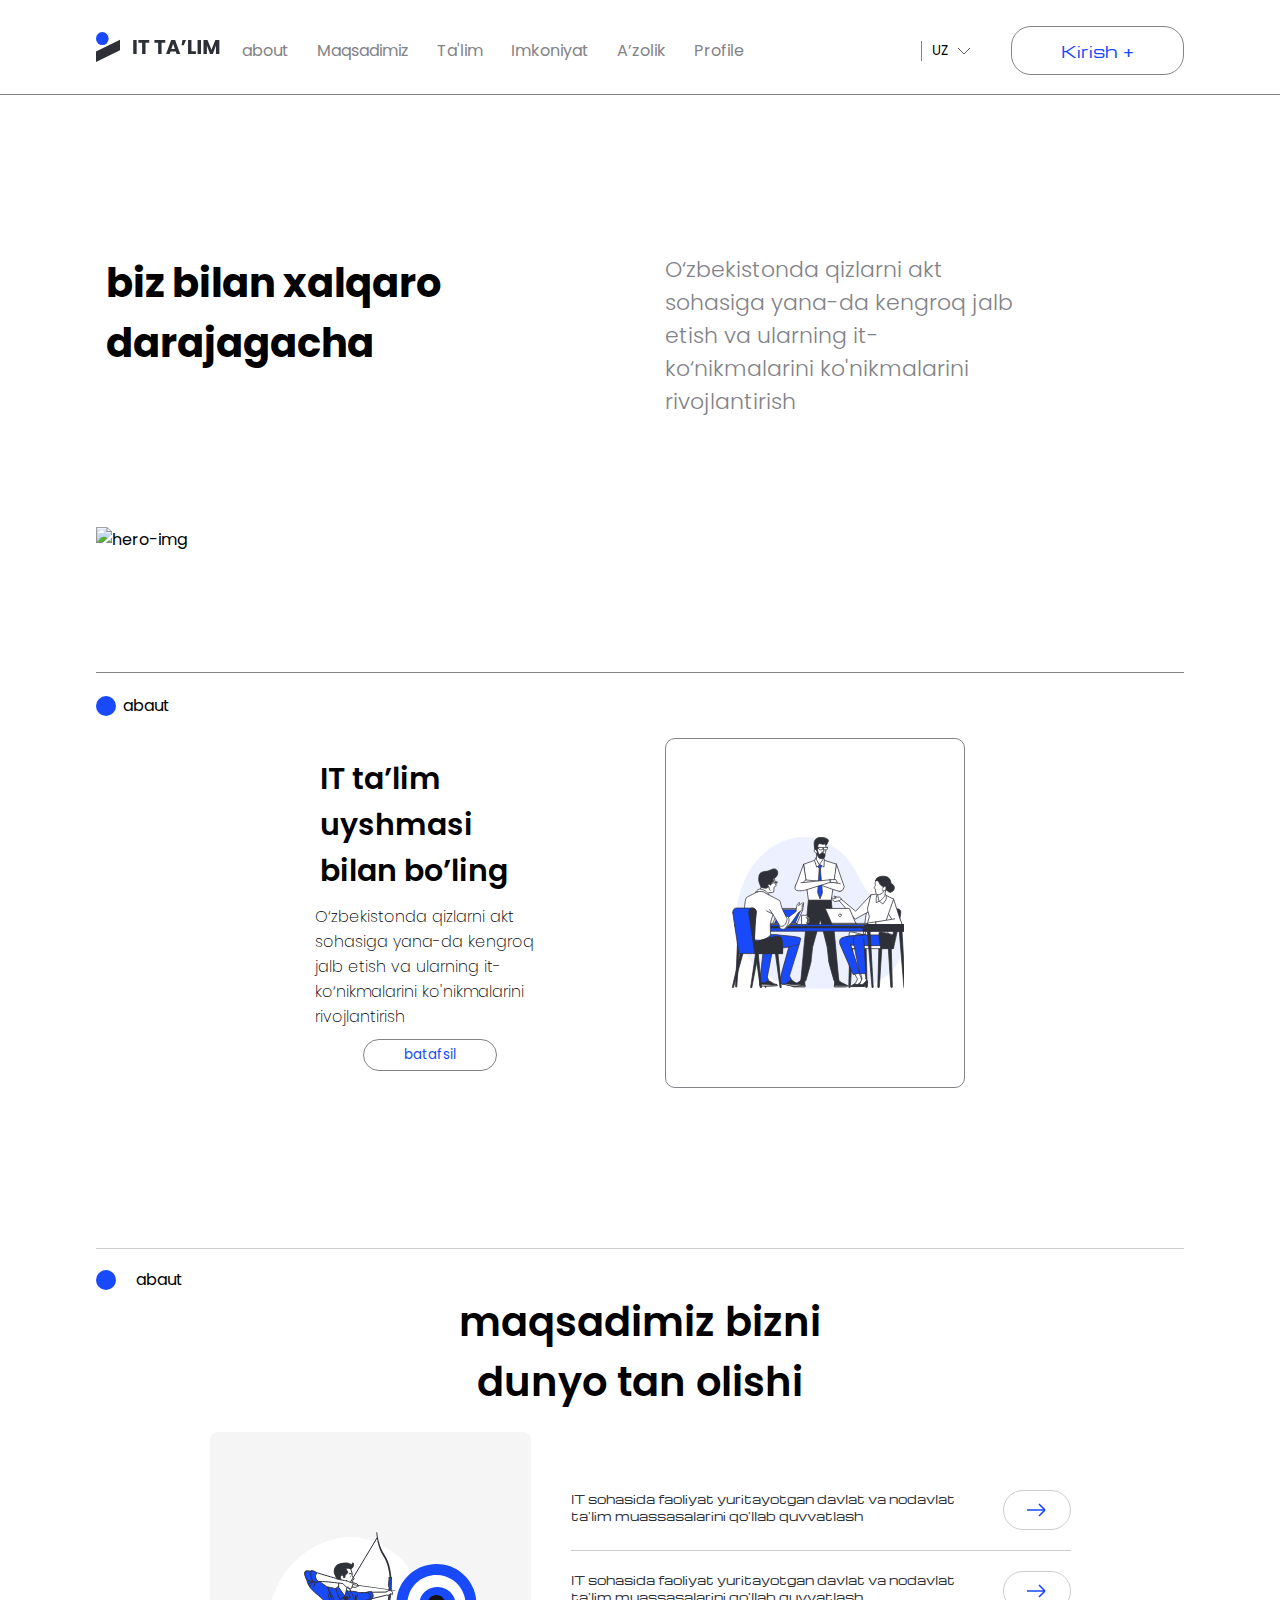
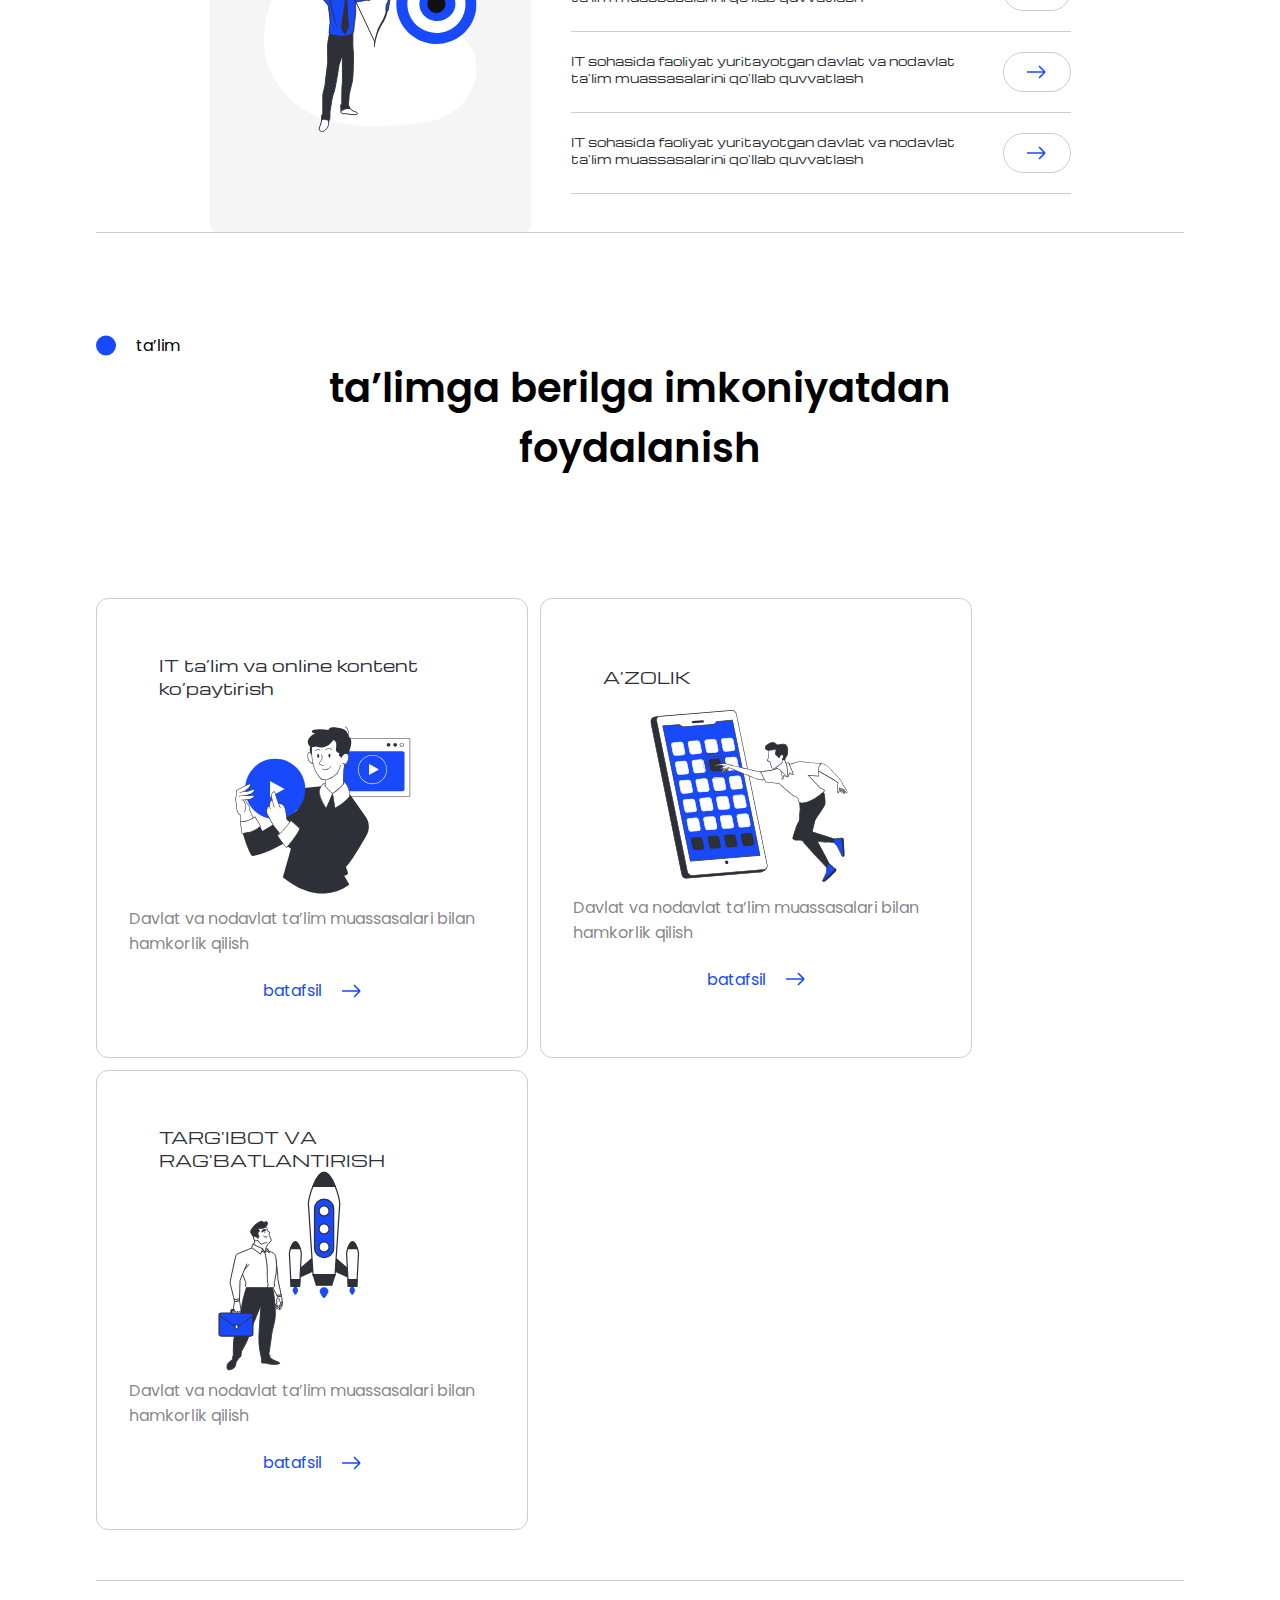
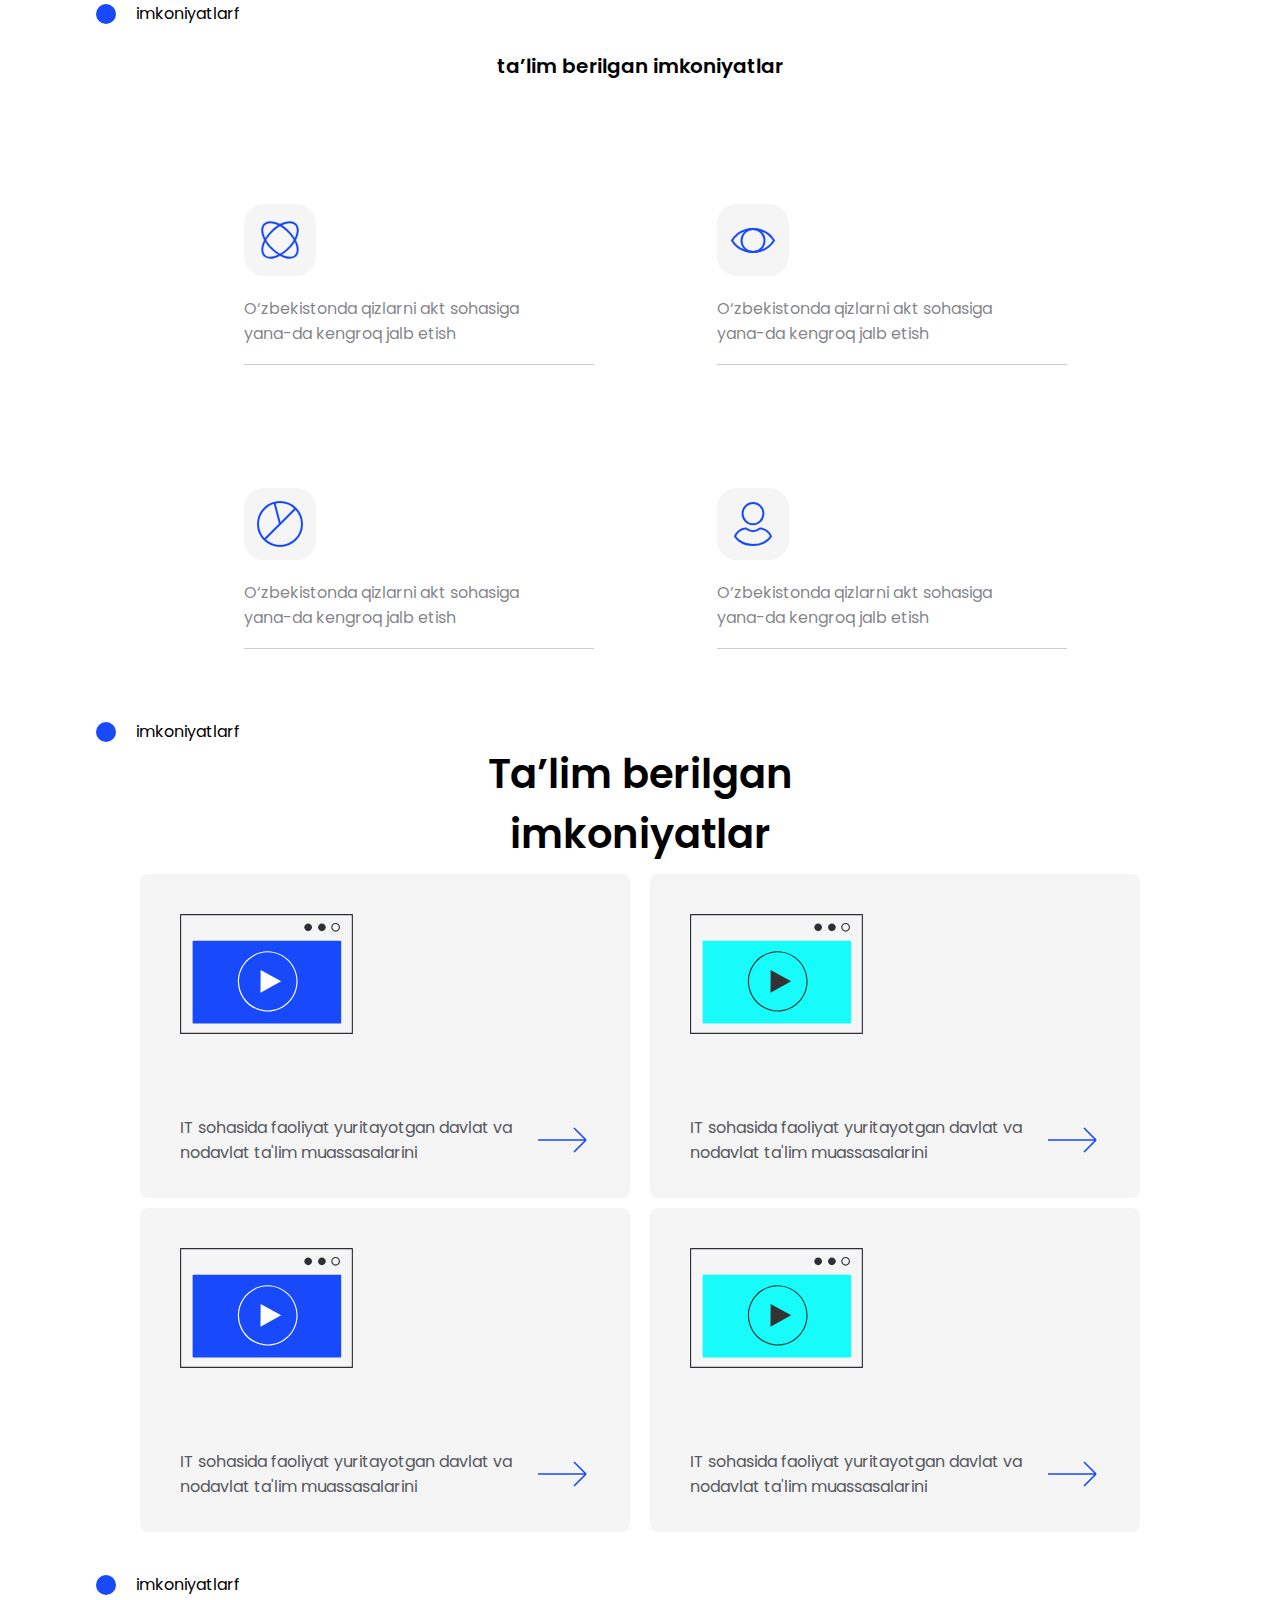
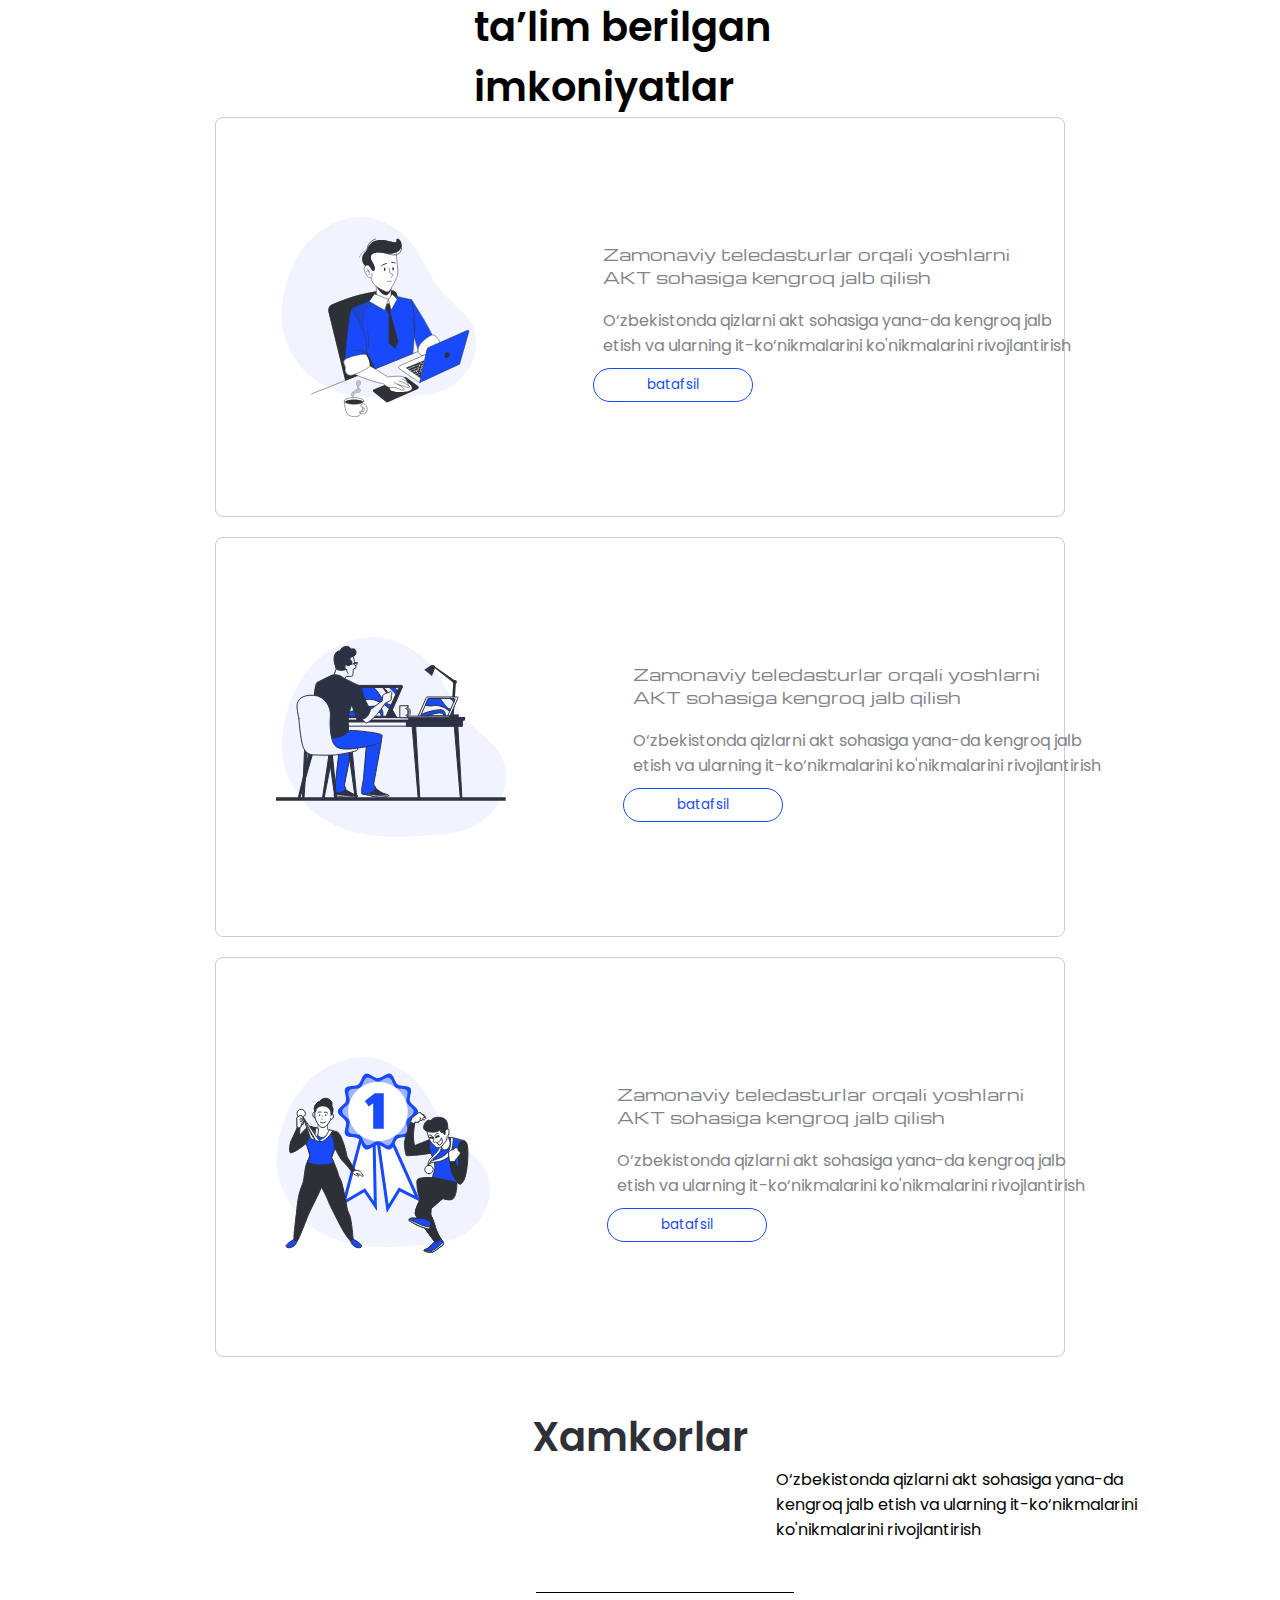
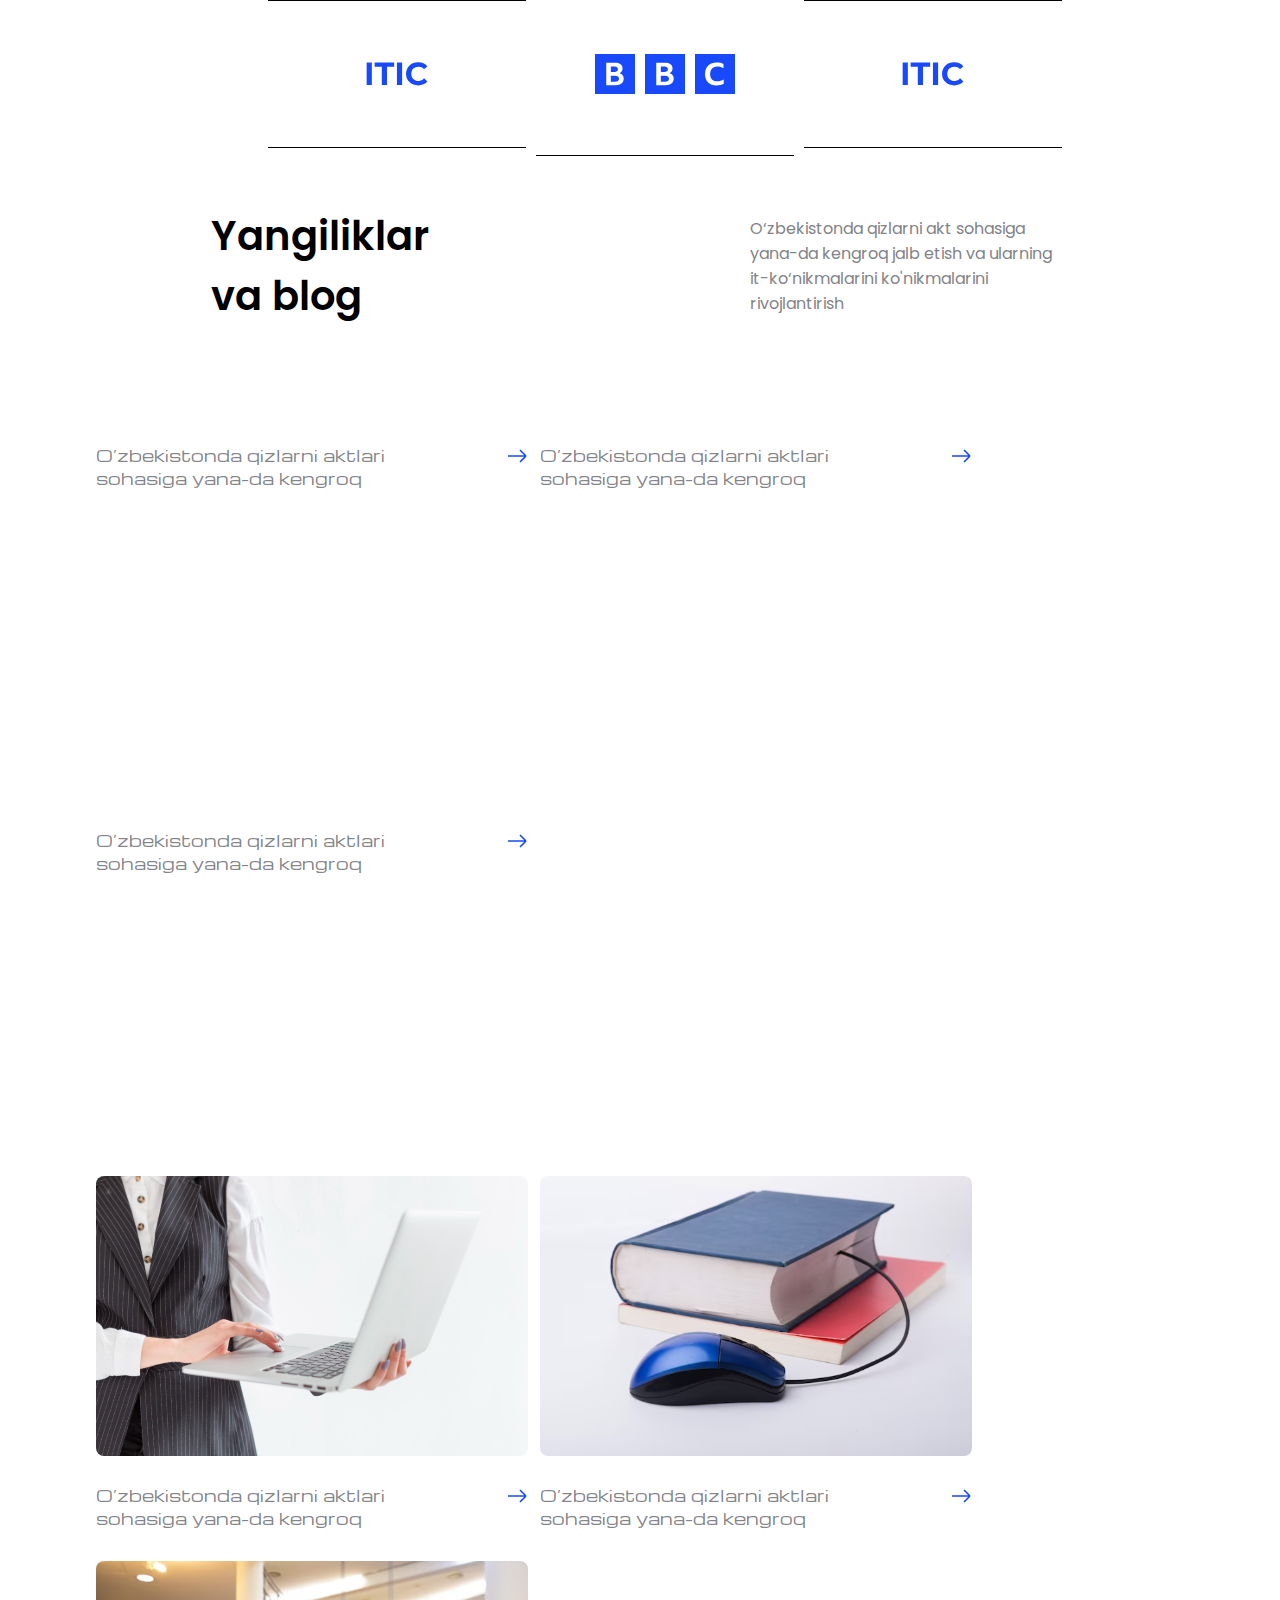
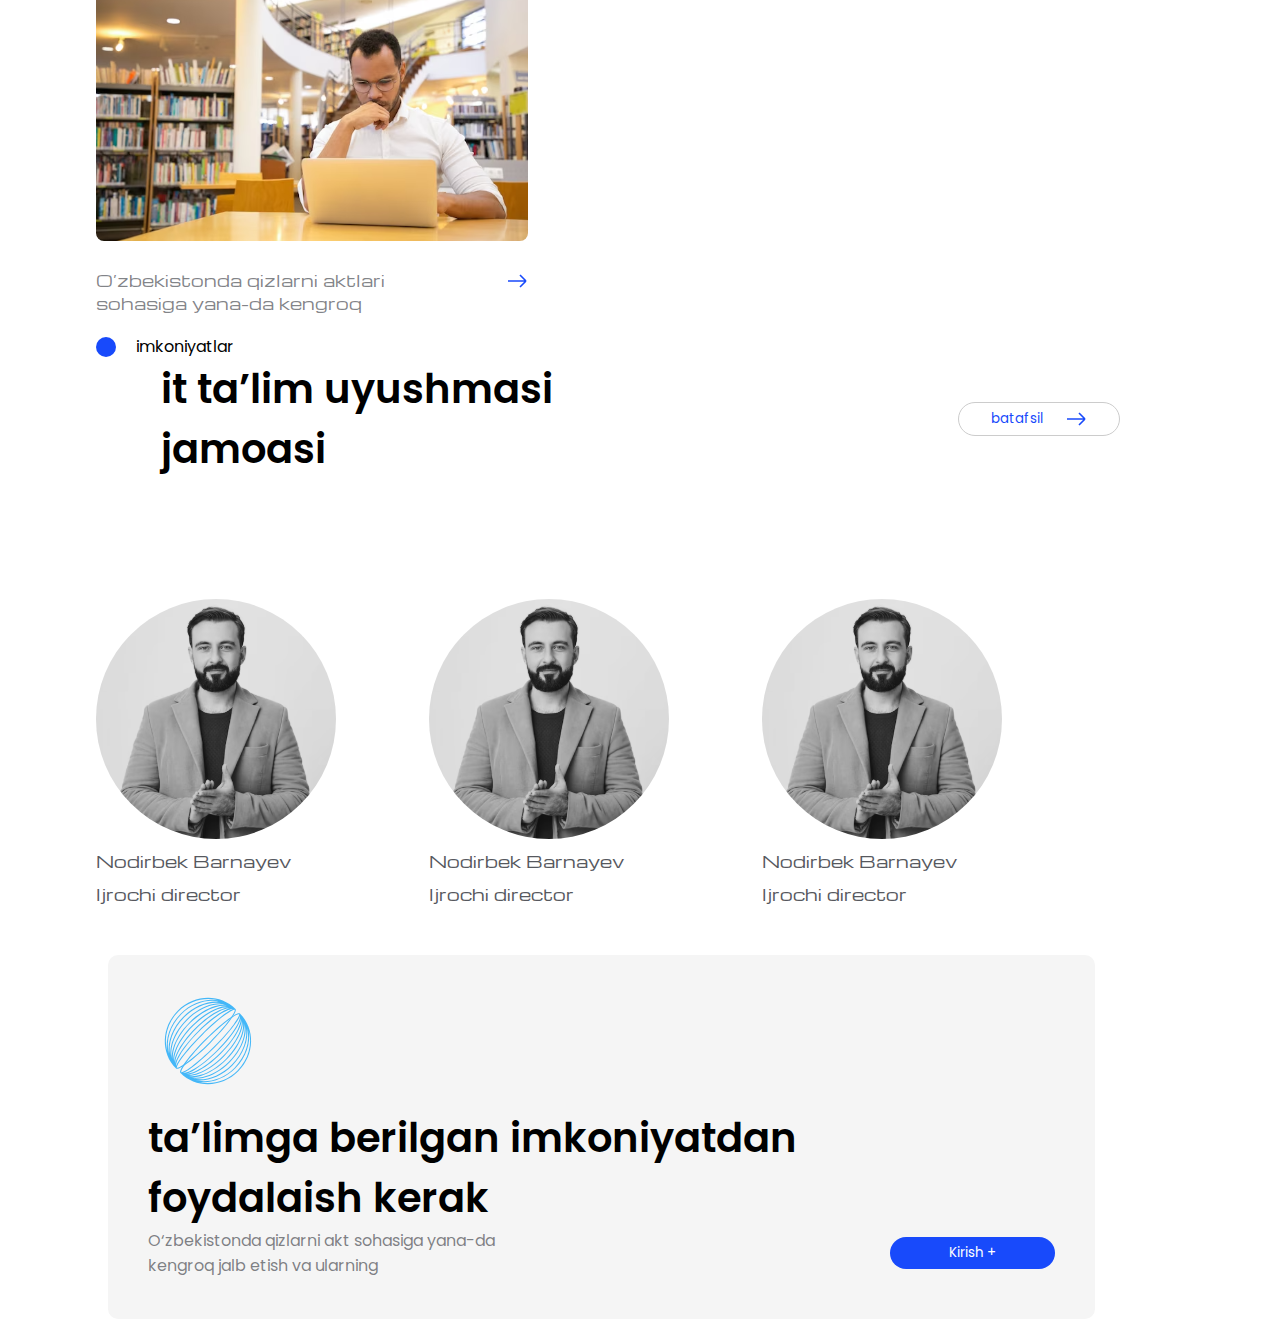
==== commit 301ee4f8: "new page" ====
--- a/index.html
+++ b/index.html
@@ -12,16 +12,17 @@
 </head>
 
 <body>
+
     <header class="header">
         <nav class="headder_nav container">
             <div class="header_nav-left">
-                <div class="header_nav-logo"><a href="index.html"><img src="./images/logo.svg" alt="logo"></a></div>
+                <div class="header_nav-logo"><a href="index.html"><img src="../images/logo.svg" alt="logo"></a></div>
                 <ul class="header_nav-list">
                     <li class="header_nav-link">
-                        <a href="#">About</a>
+                        <a href="./pages/abaut.html">about</a>
                     </li>
                     <li class="header_nav-link">
-                        <a href="#">Maqsadimiz</a>
+                        <a href="./pages/maqsadimiz.html">Maqsadimiz</a>
                     </li>
                     <li class="header_nav-link">
                         <a href="#">Ta'lim</a>
@@ -44,7 +45,7 @@
                 <button type="menu" class="header-btn-menu">
                     <span class="headder_btn-menu">
                         <p>UZ</p>
-                        <img src="./images/strelkab.svg" alt="strelka-bottom">
+                        <img src="../images/strelkab.svg" alt="strelka-bottom">
                     </span>
                 </button>
 
@@ -56,7 +57,7 @@
 
         </nav>
     </header>
-
+    
     <section class="hero container">
         <div class="hero_title">
             <p class="title">biz bilan xalqaro darajagacha</p>
@@ -493,7 +494,7 @@
     <section class="talimuyushmasi container">
         <span class="partniyorlar_top">
             <img src="./images/bluesrcle.svg" alt="">
-            <p>imkoniyatlarf</p>
+            <p>imkoniyatlar</p>
         </span>
 
         <div class="talimuyushmasi_wrapper">
--- a/css/style.min.css
+++ b/css/style.min.css
@@ -1 +1 @@
-@import"https://fonts.googleapis.com/css2?family=Michroma&display=swap";@import"https://fonts.googleapis.com/css2?family=Poppins:ital,wght@0,100;0,200;0,300;0,400;0,500;0,600;0,700;0,800;0,900;1,100;1,200;1,300;1,400;1,500;1,600;1,700;1,800;1,900&display=swap";*{margin:0;padding:0;box-sizing:border-box;font-family:"Poppins",sans-serif;text-decoration:none;list-style-type:none}.container{width:85%;margin:0 auto;max-width:1440px}button{cursor:pointer}a{color:inherit}.header{padding-top:26px;border-bottom:1px solid #828388;padding-bottom:19px}.header .headder_nav{display:flex;align-items:center;justify-content:space-between}.header .headder_nav .header_nav-left{display:flex;align-items:center;gap:96px}.header .headder_nav .header_nav-left .header_nav-list{display:flex;align-items:center;gap:28px;color:#828388}.header .headder_nav .header_nav-left .header_nav-list{display:none}.header .headder_nav .header_nav-right{display:flex;align-items:center;gap:20px}.header .headder_nav .header_nav-right .header-btn-menu{background-color:rgba(0,0,0,0);border:none;border-left:1px solid #828388;padding-left:10px}.header .headder_nav .header_nav-right .header-btn-menu .headder_btn-menu{display:flex;gap:8px}.header .headder_nav .header_nav-right .header_btn-submit{padding:8px 20px;border:1px solid #828388;border-radius:20px;display:none;align-items:center;gap:16px;background-color:rgba(0,0,0,0)}.header .headder_nav .header_nav-right .header_btn-submit p{color:#184afb;font-size:12px;font-weight:200;font-family:"Michroma",sans-serif}@media(min-width: 660px){.header{padding-top:26px}.header .headder_nav{display:flex;justify-content:space-between}.header .headder_nav .header_nav-left{display:flex;align-items:center;gap:96px}.header .headder_nav .header_nav-left .header_nav-list{display:flex;align-items:center;gap:28px;color:#828388}.header .headder_nav .header_nav-left .header_nav-list{display:none}.header .headder_nav .header_nav-right{display:flex;align-items:center;gap:40px}.header .headder_nav .header_nav-right .header-btn-menu{background-color:rgba(0,0,0,0);border:none;border-left:1px solid #828388}.header .headder_nav .header_nav-right .header-btn-menu .headder_btn-menu{display:flex;gap:8px}.header .headder_nav .header_nav-right .header_btn-submit{padding:12px 49px;border:1px solid #828388;border-radius:20px;display:flex;align-items:center;gap:16px;background-color:rgba(0,0,0,0)}.header .headder_nav .header_nav-right .header_btn-submit p{color:#184afb;font-size:16px;font-weight:400;font-family:"Michroma",sans-serif}}@media(min-width: 1081px){.header{padding-top:26px}.header .headder_nav{display:flex;justify-content:space-between}.header .headder_nav .header_nav-left{display:flex;align-items:center;gap:20px}.header .headder_nav .header_nav-left .header_nav-list{display:flex;align-items:center;gap:28px;color:#828388}.header .headder_nav .header_nav-left .header_nav-list{display:flex}.header .headder_nav .header_nav-right{display:flex;align-items:center;gap:40px}.header .headder_nav .header_nav-right i{display:none}.header .headder_nav .header_nav-right .header-btn-menu{background-color:rgba(0,0,0,0);border:none;border-left:1px solid #828388}.header .headder_nav .header_nav-right .header-btn-menu .headder_btn-menu{display:flex;gap:8px}.header .headder_nav .header_nav-right .header_btn-submit{padding:12px 49px;border:1px solid #828388;border-radius:20px;display:flex;align-items:center;gap:16px;background-color:rgba(0,0,0,0)}.header .headder_nav .header_nav-right .header_btn-submit p{color:#184afb;font-size:16px;font-weight:400;font-family:"Michroma",sans-serif}}@media(min-width: 1440px){.header{padding-top:26px}.header .headder_nav{display:flex;justify-content:space-between}.header .headder_nav .header_nav-left{display:flex;align-items:center;gap:96px}.header .headder_nav .header_nav-left .header_nav-list{display:flex;align-items:center;gap:28px;color:#828388}.header .headder_nav .header_nav-left .header_nav-list{display:flex}.header .headder_nav .header_nav-right{display:flex;align-items:center;gap:75px}.header .headder_nav .header_nav-right i{display:none}.header .headder_nav .header_nav-right .header-btn-menu{background-color:rgba(0,0,0,0);border:none;border-left:1px solid #828388}.header .headder_nav .header_nav-right .header-btn-menu .headder_btn-menu{display:flex;gap:8px}.header .headder_nav .header_nav-right .header_btn-submit{padding:12px 49px;border:1px solid #828388;border-radius:20px;display:flex;align-items:center;gap:16px;background-color:rgba(0,0,0,0)}.header .headder_nav .header_nav-right .header_btn-submit p{color:#184afb;font-size:16px;font-weight:400;font-family:"Michroma",sans-serif}}.hero{padding-bottom:120px;border-bottom:1px solid #828388}.hero .hero_title{display:flex;flex-direction:column}.hero .hero_title .title{font-size:24px;font-weight:640;padding:10px}.hero .hero_title .text{font-size:14px;font-weight:300;padding:10px;color:#828388}.hero .hero-img{width:100%}.hero .hero-img .hero-img{width:100%}@media(min-width: 768px){.hero{padding-bottom:120px;border-bottom:1px solid #828388}.hero .hero_title{padding-top:148px;padding-bottom:99px;display:flex;flex-direction:row}.hero .hero_title .title{width:509px;font-size:30px;font-weight:640;padding:10px}.hero .hero_title .text{width:372px;font-size:18px;font-weight:300;padding:10px;color:#828388}.hero .hero-img{width:100%}.hero .hero-img .hero-img{width:100%}}@media(min-width: 992px){.hero{padding-bottom:120px;border-bottom:1px solid #828388}.hero .hero_title{padding-top:148px;padding-bottom:99px;display:flex;flex-direction:row;gap:50px}.hero .hero_title .title{width:509px;font-size:40px;font-weight:640;padding:10px}.hero .hero_title .text{width:372px;font-size:22px;font-weight:300;padding:10px;color:#828388}.hero .hero-img{width:100%}.hero .hero-img .hero-img{width:100%}}@media(min-width: 1440px){.hero{padding-bottom:120px;border-bottom:1px solid #828388}.hero .hero_title{padding-top:148px;padding-bottom:99px;display:flex;flex-direction:row;gap:157px}.hero .hero_title .title{width:509px;font-size:48px;font-weight:640;padding:10px}.hero .hero_title .text{width:372px;font-size:22px;font-weight:300;padding:10px;color:#828388}.hero .hero-img{width:100%}.hero .hero-img .hero-img{width:100%}}.about{padding-bottom:160px;border-bottom:1px solid #ccc}.about .abaut_top{padding-top:20px;display:flex;justify-content:start;align-items:center;gap:3px;display:none}.about .wrapper_title{padding-top:20px;display:flex;flex-direction:column;gap:10px;align-items:center;justify-content:center}.about .wrapper_title .about_title{width:193px;font-size:20px;font-weight:600}.about .wrapper_title .about_desc{width:193px;font-size:12px;font-weight:200}.about .wrapper_title .about_bottom-btn{padding:3px 35px;border:1px solid #828388;border-radius:20px;background-color:rgba(0,0,0,0);color:#184afb}.about .wrapper_about{display:flex;align-items:center;justify-content:center;flex-direction:column;gap:10px}.about .card{display:flex;align-items:center;justify-content:center;width:200px;height:250px;border:1px solid #828388;border-radius:10px}.about .card .about_img{width:60%}@media(min-width: 768px){.about .abaut_top{padding-top:20px;display:flex;justify-content:start;align-items:center;gap:7px;display:none}.about .wrapper_title{padding-top:20px;display:flex;flex-direction:column;gap:10px;align-items:center;justify-content:center}.about .wrapper_title .about_title{width:220px;font-size:30px;font-weight:600}.about .wrapper_title .about_desc{width:230px;font-size:16px;font-weight:200}.about .wrapper_title .about_bottom-btn{padding:5px 40px;border:1px solid #828388;border-radius:20px;background-color:rgba(0,0,0,0);color:#184afb}.about .wrapper_about{display:flex;align-items:center;justify-content:center;flex-direction:column;gap:10px}.about .card{display:flex;align-items:center;justify-content:center;width:300px;height:350px;border:1px solid #828388;border-radius:10px}.about .card .about_img{width:60%}}@media(min-width: 992px){.about .abaut_top{padding-top:20px;display:flex;justify-content:start;align-items:center;gap:7px;display:flex}.about .wrapper_title{padding-top:20px;display:flex;flex-direction:column;gap:10px;align-items:center;justify-content:center}.about .wrapper_title .about_title{width:220px;font-size:30px;font-weight:600}.about .wrapper_title .about_desc{width:230px;font-size:16px;font-weight:200}.about .wrapper_title .about_bottom-btn{padding:5px 40px;border:1px solid #828388;border-radius:20px;background-color:rgba(0,0,0,0);color:#184afb}.about .wrapper_about{display:flex;align-items:center;justify-content:center;flex-direction:row;gap:120px}.about .card{margin-top:20px;display:flex;align-items:center;justify-content:center;width:300px;height:350px;border:1px solid #828388;border-radius:10px}.about .card .about_img{width:60%}}@media(min-width: 1440px){.about .abaut_top{padding-top:20px;display:flex;justify-content:start;align-items:center;gap:7px;display:flex}.about .wrapper_title{padding-top:20px;display:flex;flex-direction:column;gap:36px;align-items:center;justify-content:center}.about .wrapper_title .about_title{width:493px;font-size:40px;font-weight:600}.about .wrapper_title .about_desc{width:408px;font-size:16px;font-weight:400}.about .wrapper_title .about_bottom-btn{padding:5px 53px;border:1px solid #828388;border-radius:20px;background-color:rgba(0,0,0,0);color:#184afb}.about .wrapper_about{display:flex;align-items:center;justify-content:center;flex-direction:row;gap:140px}.about .card{margin-top:20px;display:flex;align-items:center;justify-content:center;width:432px;height:400px;border:1px solid #828388;border-radius:10px}.about .card .about_img{width:60%}}.maqsadimiz{margin-top:18px;padding-bottom:100px}.maqsadimiz .maqsadimiz_top{display:none;align-items:center;justify-content:start;gap:20px}.maqsadimiz .maqsadimiz_wrapper{display:flex;flex-direction:column;align-items:center;justify-content:center;gap:20px;border-bottom:1px solid #ccc}.maqsadimiz .maqsadimiz_wrapper .maqsadimi_title{font-size:28px;font-weight:600;display:flex;align-items:center;justify-content:center}.maqsadimiz .maqsadimiz_wrapper .maqsadimiz_bottom{display:flex;flex-direction:column;gap:20px}.maqsadimiz .maqsadimiz_wrapper .maqsadimiz_bottom .maqsadimiz_card{width:321px;height:400px;background-color:#f5f5f5;border-radius:8px;display:none}.maqsadimiz .maqsadimiz_wrapper .maqsadimiz_bottom .maqsadimiz_card .maqsadimiz_bottom-card-img{padding:100px 55px}.maqsadimiz .maqsadimiz_wrapper .maqsadimiz_bottom .maqsadimiz_bottom-text-wrapper{display:flex;flex-direction:column;border-bottom:1px solid #ccc}.maqsadimiz .maqsadimiz_wrapper .maqsadimiz_bottom .maqsadimiz-bottom-text{font-size:12px;font-weight:400;font-family:Michroma;color:#2e3038}.maqsadimiz .maqsadimiz_wrapper .maqsadimiz_bottom .maqsadimiz-bottom-btn{padding:12px 23px;display:none}@media(min-width: 768px){.maqsadimiz{margin-top:18px;padding-bottom:100px}.maqsadimiz .maqsadimiz_top{display:flex;align-items:center;justify-content:start;gap:20px}.maqsadimiz .maqsadimiz_wrapper{display:flex;flex-direction:column;align-items:center;justify-content:center;gap:20px;border-bottom:1px solid #ccc}.maqsadimiz .maqsadimiz_wrapper .maqsadimi_title{font-size:28px;font-weight:600;display:flex;align-items:center;justify-content:center}.maqsadimiz .maqsadimiz_wrapper .maqsadimiz_bottom{display:flex;flex-direction:column;align-items:center;justify-content:center;gap:20px}.maqsadimiz .maqsadimiz_wrapper .maqsadimiz_bottom .maqsadimiz_card{width:321px;height:400px;background-color:#f5f5f5;border-radius:8px;display:flex;align-items:center;justify-content:center}.maqsadimiz .maqsadimiz_wrapper .maqsadimiz_bottom .maqsadimiz_card .maqsadimiz_bottom-card-img{padding:100px 55px;display:flex;align-items:center;justify-content:center}.maqsadimiz .maqsadimiz_wrapper .maqsadimiz_bottom .maqsadimiz_bottom-text-wrapper{padding-bottom:20px;gap:28px;width:500px;display:flex;flex-direction:row;border-bottom:1px solid #ccc}.maqsadimiz .maqsadimiz_wrapper .maqsadimiz_bottom .maqsadimiz-bottom-text{font-size:12px;font-weight:400;font-family:Michroma;color:#2e3038}.maqsadimiz .maqsadimiz_wrapper .maqsadimiz_bottom .maqsadimiz-bottom-btn{border:1px solid #ccc;border-radius:20px;background-color:rgba(0,0,0,0);padding:12px 23px;display:flex}}@media(min-width: 992px){.maqsadimiz{margin-top:18px;padding-bottom:100px}.maqsadimiz .maqsadimiz_top{display:flex;align-items:center;justify-content:start;gap:20px}.maqsadimiz .maqsadimiz_wrapper{display:flex;flex-direction:column;align-items:center;justify-content:center;gap:20px;border-bottom:1px solid #ccc}.maqsadimiz .maqsadimiz_wrapper .maqsadimi_title{width:432px;text-align:center;font-size:40px;font-weight:600;display:flex;align-items:center;justify-content:center}.maqsadimiz .maqsadimiz_wrapper .maqsadimiz_bottom{display:flex;flex-direction:row;align-items:center;justify-content:center;gap:40px}.maqsadimiz .maqsadimiz_wrapper .maqsadimiz_bottom .maqsadimiz_card{width:321px;height:400px;background-color:#f5f5f5;border-radius:8px;display:flex;align-items:center;justify-content:center}.maqsadimiz .maqsadimiz_wrapper .maqsadimiz_bottom .maqsadimiz_card .maqsadimiz_bottom-card-img{padding:100px 55px;display:flex;align-items:center;justify-content:center}.maqsadimiz .maqsadimiz_wrapper .maqsadimiz_bottom .maqsadimiz_bottom-text-wrapper{padding-top:20px;padding-bottom:20px;gap:28px;width:500px;display:flex;flex-direction:row;border-bottom:1px solid #ccc}.maqsadimiz .maqsadimiz_wrapper .maqsadimiz_bottom .maqsadimiz-bottom-text{font-size:12px;font-weight:400;font-family:Michroma;color:#2e3038}.maqsadimiz .maqsadimiz_wrapper .maqsadimiz_bottom .maqsadimiz-bottom-btn{border:1px solid #ccc;border-radius:20px;background-color:rgba(0,0,0,0);padding:12px 23px;display:flex}}.talim{border-bottom:1px solid #ccc;padding-bottom:50px}.talim .talim_top{display:none;gap:20px}.talim .talim_wrapper{display:flex;flex-direction:column;align-items:center;justify-content:center}.talim .talim_wrapper .talim_title{text-align:center;font-size:20px;font-weight:600;padding-bottom:120px;width:344px}.talim .talim-cards{display:flex;flex-wrap:wrap;gap:12px}.talim .talim-cards .talim_card{display:flex;align-items:center;flex-direction:column;justify-content:center;width:432px;height:460px;border:1px solid #ccc;border-radius:12px}.talim .talim-cards .talim_card-title{font-size:16px;font-weight:400;font-family:Michroma;width:307px;color:#2e3038}.talim .talim-cards .talim_card-desc{font-size:16px;font-weight:400;color:rgba(46,48,56,.6);padding-left:32px}.talim .talim-cards .talim_card-bottom{padding-top:22px;display:flex;justify-content:start;align-items:center;gap:20px;color:#184afb}@media(min-width: 768px){.talim .talim_top{display:flex;gap:20px}.talim .talim_wrapper{display:flex;flex-direction:column;align-items:center;justify-content:center}.talim .talim_wrapper .talim_title{text-align:center;font-size:30px;font-weight:600;padding-bottom:120px;width:444px}.talim .talim-cards{display:flex;flex-wrap:wrap;gap:12px}.talim .talim-cards .talim_card{display:flex;align-items:center;flex-direction:column;justify-content:center;width:432px;height:460px;border:1px solid #ccc;border-radius:12px}.talim .talim-cards .talim_card-title{font-size:16px;font-weight:400;font-family:Michroma;width:307px;color:#2e3038}.talim .talim-cards .talim_card-desc{font-size:16px;font-weight:400;color:rgba(46,48,56,.6);padding-left:32px}.talim .talim-cards .talim_card-bottom{padding-top:22px;display:flex;justify-content:start;align-items:center;gap:20px}}@media(min-width: 992px){.talim .talim_top{display:flex;gap:20px}.talim .talim_wrapper{display:flex;flex-direction:column;align-items:center;justify-content:center}.talim .talim_wrapper .talim_title{text-align:center;font-size:40px;font-weight:600;padding-bottom:120px;width:654px}.talim .talim-cards{display:flex;flex-wrap:wrap;gap:12px}.talim .talim-cards .talim_card{display:flex;align-items:center;flex-direction:column;justify-content:center;width:432px;height:460px;border:1px solid #ccc;border-radius:12px}.talim .talim-cards .talim_card-title{font-size:16px;font-weight:400;font-family:Michroma;width:307px;color:#2e3038}.talim .talim-cards .talim_card-desc{font-size:16px;font-weight:400;color:rgba(46,48,56,.6);padding-left:32px}.talim .talim-cards .talim_card-bottom{padding-top:22px;display:flex;justify-content:start;align-items:center;gap:20px}}.imkoniyatlarf .imkoniyatlarf_top{padding-top:20px;display:none;align-items:center;gap:20px}.imkoniyatlarf .imkoniyatlarf-wrapper{padding-top:25px;display:flex;align-items:center;justify-content:center;flex-direction:column}.imkoniyatlarf .imkoniyatlarf-title{font-size:20px;font-weight:600}.imkoniyatlarf .cards_imkoniyatlarf{padding-left:30px;display:flex;align-items:center;justify-content:center;flex-direction:column;gap:50px}.imkoniyatlarf .cards_imkoniyatlarf .card_imkoniyatlarf-top{margin-bottom:20px;width:72px;height:72px;background-color:#f5f5f5;border-radius:20px;display:flex;align-items:center;justify-content:center}.imkoniyatlarf .cards_imkoniyatlarf .card_imkoniyatlarf{margin-top:123px;border-bottom:1px solid #ccc;width:432px;height:161px}.imkoniyatlarf .cards_imkoniyatlarf .card_imkoniyatlarf .card_imkoniyatlarf-desc{padding-right:38px;font-size:16px;font-weight:400;color:rgba(46,48,56,.6)}@media(min-width: 768px){.imkoniyatlarf .imkoniyatlarf_top{padding-top:20px;display:flex;align-items:center;gap:20px}.imkoniyatlarf .imkoniyatlarf-wrapper{padding-top:25px;display:flex;align-items:center;justify-content:center;flex-direction:column}.imkoniyatlarf .imkoniyatlarf-title{font-size:50px;font-weight:600}.imkoniyatlarf .cards_imkoniyatlarf{padding-left:30px;display:flex;align-items:center;justify-content:center;flex-direction:row;gap:50px}.imkoniyatlarf .cards_imkoniyatlarf .card_imkoniyatlarf-top{margin-bottom:20px;width:72px;height:72px;background-color:#f5f5f5;border-radius:20px;display:flex;align-items:center;justify-content:center}.imkoniyatlarf .cards_imkoniyatlarf .card_imkoniyatlarf{margin-top:123px;border-bottom:1px solid #ccc;width:350px;height:161px}.imkoniyatlarf .cards_imkoniyatlarf .card_imkoniyatlarf .card_imkoniyatlarf-desc{padding-right:38px;font-size:16px;font-weight:400;color:rgba(46,48,56,.6)}}@media(min-width: 992px){.imkoniyatlarf .imkoniyatlarf_top{padding-top:20px;display:flex;align-items:center;gap:20px}.imkoniyatlarf .imkoniyatlarf-wrapper{padding-top:25px;display:flex;align-items:center;justify-content:center;flex-direction:column}.imkoniyatlarf .imkoniyatlarf-title{font-size:20px;font-weight:600}.imkoniyatlarf .cards_imkoniyatlarf{padding-left:30px;display:flex;align-items:center;justify-content:center;flex-direction:row;gap:123px}.imkoniyatlarf .cards_imkoniyatlarf .card_imkoniyatlarf-top{margin-bottom:20px;width:72px;height:72px;background-color:#f5f5f5;border-radius:20px;display:flex;align-items:center;justify-content:center}.imkoniyatlarf .cards_imkoniyatlarf .card_imkoniyatlarf{margin-top:123px;border-bottom:1px solid #ccc;width:350px;height:161px}.imkoniyatlarf .cards_imkoniyatlarf .card_imkoniyatlarf .card_imkoniyatlarf-desc{padding-right:38px;font-size:16px;font-weight:400;color:rgba(46,48,56,.6)}}.imkoniyatlars{margin-top:50px}.imkoniyatlars .imkoniyatlars_top{padding-top:20px;display:none;align-items:center;gap:20px}.imkoniyatlars .imkoniyatlars_wrapper{display:flex;align-items:center;justify-content:center}.imkoniyatlars .imkoniyatlars_cards{width:100%;display:flex;align-items:center;justify-content:center;gap:20px;margin-top:10px;flex-direction:column}.imkoniyatlars .imkoniyatlars_title{font-size:20px;font-weight:600;text-align:center;width:250px}.imkoniyatlars .card_imkoniyatlars{padding:40px;width:45%;height:324px;background:#f5f5f5;border-radius:8px}.imkoniyatlars .card_imkoniyatlars .imkoniyatlars_card-bottom{padding-top:74px;display:flex;align-items:center;gap:4px}.imkoniyatlars .card_imkoniyatlars .imkoniyatlars_card-bottom-desc{width:400px;color:#56585e}@media(min-width: 768px){.imkoniyatlars{margin-top:50px}.imkoniyatlars .imkoniyatlars_top{padding-top:20px;display:flex;align-items:center;gap:20px}.imkoniyatlars .imkoniyatlars_wrapper{display:flex;align-items:center;justify-content:center}.imkoniyatlars .imkoniyatlars_cards{width:100%;display:flex;align-items:center;justify-content:center;gap:20px;margin-top:10px;flex-direction:column}.imkoniyatlars .imkoniyatlars_title{font-size:30px;font-weight:600;text-align:center;width:250px}.imkoniyatlars .card_imkoniyatlars{padding:40px;width:45%;height:324px;background:#f5f5f5;border-radius:8px}.imkoniyatlars .card_imkoniyatlars .imkoniyatlars_card-bottom{padding-top:74px;display:flex;align-items:center;gap:4px}.imkoniyatlars .card_imkoniyatlars .imkoniyatlars_card-bottom-desc{width:400px;color:#56585e}}@media(min-width: 992px){.imkoniyatlars{margin-top:50px}.imkoniyatlars .imkoniyatlars_top{padding-top:20px;display:flex;align-items:center;gap:20px}.imkoniyatlars .imkoniyatlars_wrapper{display:flex;align-items:center;justify-content:center}.imkoniyatlars .imkoniyatlars_cards{width:100%;display:flex;align-items:center;justify-content:center;gap:20px;margin-top:10px;flex-direction:row}.imkoniyatlars .imkoniyatlars_title{font-size:40px;font-weight:600;text-align:center;width:333px}.imkoniyatlars .card_imkoniyatlars{padding:40px;width:45%;height:324px;background:#f5f5f5;border-radius:8px}.imkoniyatlars .card_imkoniyatlars .imkoniyatlars_card-bottom{padding-top:74px;display:flex;align-items:center;gap:4px}.imkoniyatlars .card_imkoniyatlars .imkoniyatlars_card-bottom-desc{width:400px;color:#56585e}}.imkoniyatlarth{margin-top:40px}.imkoniyatlarth .imkoniyatlarth_top{display:flex;align-items:center;gap:20px}.imkoniyatlarth .imkoniyatlarth_wrapper{display:flex;align-items:center;justify-content:center}.imkoniyatlarth .imkoniyatlarth_wrapper .imkoniyatlarth_title{font-size:20px;font-weight:600;width:250px}.imkoniyatlarth .imkoniyatlarth_cards{display:flex;flex-direction:column;align-items:center;justify-content:center;gap:20px}.imkoniyatlarth .imkoniyatlarth_card{padding-left:20px;display:flex;flex-direction:column;align-items:center;gap:117px;padding:40px 60px;width:500px;height:600px;border:1px solid #ccc;border-radius:8px;background:#fff}.imkoniyatlarth .imkoniyatlarth_card .imkoniyatlarth_card-right-title{width:465px;font-family:Michroma;color:#828388;padding:10px}.imkoniyatlarth .imkoniyatlarth_card .imkoniyatlar_card-right-desc{width:499px;color:#828388;padding:10px}.imkoniyatlarth .imkoniyatlarth_card .imkoniyatlarth_card-right-btn{padding:6px 53px;border-radius:20px;border:1px solid #184afb;color:#184afb;background:rgba(0,0,0,0)}@media(min-width: 768px){.imkoniyatlarth{margin-top:40px}.imkoniyatlarth .imkoniyatlarth_top{display:flex;align-items:center;gap:20px}.imkoniyatlarth .imkoniyatlarth_wrapper{display:flex;align-items:center;justify-content:center}.imkoniyatlarth .imkoniyatlarth_wrapper .imkoniyatlarth_title{font-size:30px;font-weight:600;width:280px}.imkoniyatlarth .imkoniyatlarth_cards{display:flex;flex-direction:column;align-items:center;justify-content:center;gap:20px}.imkoniyatlarth .imkoniyatlarth_card{padding-left:20px;display:flex;flex-direction:row;align-items:center;gap:117px;padding:40px 60px;width:850px;height:400px;border:1px solid #ccc;border-radius:8px;background:#fff}.imkoniyatlarth .imkoniyatlarth_card .imkoniyatlarth_card-right-title{width:465px;font-family:Michroma;color:#828388;padding:10px}.imkoniyatlarth .imkoniyatlarth_card .imkoniyatlar_card-right-desc{width:499px;color:#828388;padding:10px}.imkoniyatlarth .imkoniyatlarth_card .imkoniyatlarth_card-right-btn{padding:6px 53px;border-radius:20px;border:1px solid #184afb;color:#184afb;background:rgba(0,0,0,0)}}@media(min-width: 992px){.imkoniyatlarth{margin-top:40px}.imkoniyatlarth .imkoniyatlarth_top{display:flex;align-items:center;gap:20px}.imkoniyatlarth .imkoniyatlarth_wrapper{display:flex;align-items:center;justify-content:center}.imkoniyatlarth .imkoniyatlarth_wrapper .imkoniyatlarth_title{font-size:40px;font-weight:600;width:333px}.imkoniyatlarth .imkoniyatlarth_cards{display:flex;flex-direction:column;align-items:center;justify-content:center;gap:20px}.imkoniyatlarth .imkoniyatlarth_card{padding-left:20px;display:flex;flex-direction:row;align-items:center;gap:117px;padding:40px 60px;width:850px;height:400px;border:1px solid #ccc;border-radius:8px;background:#fff}.imkoniyatlarth .imkoniyatlarth_card .imkoniyatlarth_card-right-title{width:465px;font-family:Michroma;color:#828388;padding:10px}.imkoniyatlarth .imkoniyatlarth_card .imkoniyatlar_card-right-desc{width:499px;color:#828388;padding:10px}.imkoniyatlarth .imkoniyatlarth_card .imkoniyatlarth_card-right-btn{padding:6px 53px;border-radius:20px;border:1px solid #184afb;color:#184afb;background:rgba(0,0,0,0)}}.partniyorlar{margin-top:50px}.partniyorlar .partniyorlar_top{display:none;align-items:center;gap:20px}.partniyorlar .wrapper_title{display:flex;justify-content:center}.partniyorlar .wrapper_title .partniyorlar_title{font-size:20px;font-weight:600;color:#2e3038}.partniyorlar .wrapper_desc{display:flex;justify-content:end}.partniyorlar .wrapper_desc .partniyorlar_desc{font-size:8px;font-weight:400;width:204px}.partniyorlar .wrapper_cards-bottom{padding-left:50px;flex-direction:column;display:flex;align-items:center;justify-content:center;gap:10px}.partniyorlar .wrapper_cards-bottom .card-partniyorlar{border-top:1px solid #000;border-bottom:1px solid #000;display:flex;align-items:center;justify-content:center;width:258px}.partniyorlar .wrapper_cards-bottom .card-partniyorlar .card_partniyorlar_text{padding:61px}@media(min-width: 768px){.partniyorlar{margin-top:50px}.partniyorlar .partniyorlar_top{display:none;align-items:center;gap:20px}.partniyorlar .wrapper_title{display:flex;justify-content:center}.partniyorlar .wrapper_title .partniyorlar_title{font-size:30px;font-weight:600;color:#2e3038}.partniyorlar .wrapper_desc{display:flex;justify-content:end}.partniyorlar .wrapper_desc .partniyorlar_desc{font-size:16px;font-weight:400;width:306px}.partniyorlar .wrapper_cards-bottom{padding-left:50px;flex-direction:row;display:flex;align-items:center;justify-content:center;gap:10px}.partniyorlar .wrapper_cards-bottom .card-partniyorlar{border-top:1px solid #000;border-bottom:1px solid #000;display:flex;align-items:center;justify-content:center;width:258px}.partniyorlar .wrapper_cards-bottom .card-partniyorlar .card_partniyorlar_text{padding:61px}}@media(min-width: 992px){.partniyorlar{margin-top:50px}.partniyorlar .partniyorlar_top{display:none;align-items:center;gap:20px}.partniyorlar .wrapper_title{display:flex;justify-content:center}.partniyorlar .wrapper_title .partniyorlar_title{font-size:40px;font-weight:600;color:#2e3038}.partniyorlar .wrapper_desc{display:flex;justify-content:end}.partniyorlar .wrapper_desc .partniyorlar_desc{font-size:16px;font-weight:400;width:408px}.partniyorlar .wrapper_cards-bottom{padding-top:50px;padding-left:50px;flex-direction:row;display:flex;align-items:center;justify-content:center;gap:10px}.partniyorlar .wrapper_cards-bottom .card-partniyorlar{border-top:1px solid #000;border-bottom:1px solid #000;display:flex;align-items:center;justify-content:center;width:258px}.partniyorlar .wrapper_cards-bottom .card-partniyorlar .card_partniyorlar_text{padding:61px}}.yangiliklar{margin-top:50px}.yangiliklar .partniyorlar_top{display:none;align-items:center;gap:20px}.yangiliklar .wrapper_yangiliklar-top{display:flex;align-items:center;justify-content:center;gap:150px}.yangiliklar .yangiliklar_title{font-size:20px;font-weight:600;width:150px}.yangiliklar .yangiliklar-desc{font-size:8px;width:102px;color:#828388}.yangiliklar .yangiliklar_cards{padding-top:72px;gap:12px;align-items:center;display:flex;flex-wrap:wrap}.yangiliklar .yangiliklar_card{width:432px;height:373px}.yangiliklar .yangiliklar_card .yangiliklar_card-bottom{display:flex;gap:52px}.yangiliklar .yangiliklar_card .yangiliklar_card-bottom-desc{padding-top:20px;font-size:8px;font-weight:400;font-family:Michroma;color:rgba(46,48,56,.6)}.yangiliklar .yangiliklar_cards-bottom{padding-top:20px;gap:12px;align-items:center;display:none}@media(min-width: 768px){.yangiliklar{margin-top:50px}.yangiliklar .partniyorlar_top{display:none;align-items:center;gap:20px}.yangiliklar .wrapper_yangiliklar-top{display:flex;align-items:center;justify-content:center;gap:262px}.yangiliklar .yangiliklar_title{font-size:30px;font-weight:600;width:277px}.yangiliklar .yangiliklar-desc{font-size:16px;width:320px;color:#828388}.yangiliklar .yangiliklar_cards{padding-top:72px;gap:12px;align-items:center;display:flex;flex-wrap:wrap}.yangiliklar .yangiliklar_card{width:432px;height:373px}.yangiliklar .yangiliklar_card .yangiliklar_card-bottom{display:flex;gap:52px}.yangiliklar .yangiliklar_card .yangiliklar_card-bottom-desc{padding-top:20px;font-size:16px;font-weight:400;font-family:Michroma;color:rgba(46,48,56,.6)}.yangiliklar .yangiliklar_cards-bottom{padding-top:20px;gap:12px;align-items:center;display:none}}@media(min-width: 992px){.yangiliklar{margin-top:50px}.yangiliklar .partniyorlar_top{display:none;align-items:center;gap:20px}.yangiliklar .wrapper_yangiliklar-top{display:flex;align-items:center;justify-content:center;gap:262px}.yangiliklar .yangiliklar_title{font-size:40px;font-weight:600;width:277px}.yangiliklar .yangiliklar-desc{font-size:16px;width:320px;color:#828388}.yangiliklar .yangiliklar_cards{padding-top:72px;gap:12px;align-items:center;display:flex;flex-wrap:wrap}.yangiliklar .yangiliklar_card{width:432px;height:373px}.yangiliklar .yangiliklar_card .yangiliklar_card-bottom{display:flex;gap:52px}.yangiliklar .yangiliklar_card .yangiliklar_card-bottom-desc{padding-top:20px;font-size:16px;font-weight:400;font-family:Michroma;color:rgba(46,48,56,.6)}.yangiliklar .yangiliklar_cards-bottom{padding-top:20px;gap:12px;align-items:center;display:flex;flex-wrap:wrap}}.talimuyushmasi .partniyorlar_top{display:flex;align-items:center;gap:20px}.talimuyushmasi .talimuyushmasi_wrapper{display:flex;align-items:center;justify-content:center;gap:150px}.talimuyushmasi .talimuyushmasi_title{font-size:20px;font-weight:600;width:200px}.talimuyushmasi .talimuyushmasi_top-btn{border:1px solid #ccc;border-radius:20px;background-color:rgba(0,0,0,0);display:none}.talimuyushmasi .talimuyushmasi_top-btn .top-btn{display:flex;gap:24px;padding:6px 32px;color:#184afb}.talimuyushmasi .talimuyushmasi_cards{margin-top:120px;display:flex;align-items:center;flex-wrap:wrap;gap:93px}.talimuyushmasi .talimuyushmasi_cards .talimuyushmasi_card{display:flex;flex-direction:column;gap:10px}.talimuyushmasi .talimuyushmasi_cards .talimuyushmasi-card_info{font-size:8px;font-weight:400;font-family:Michroma;color:#56585e}.talimuyushmasi .talimuyushmasi_cards .talimuyushmasi-card_desc{font-size:8px;font-weight:400;font-family:Michroma;color:#56585e}@media(min-width: 768px){.talimuyushmasi .partniyorlar_top{display:flex;align-items:center;gap:20px}.talimuyushmasi .talimuyushmasi_wrapper{display:flex;align-items:center;justify-content:center;gap:200px}.talimuyushmasi .talimuyushmasi_title{font-size:30px;font-weight:600;width:200px}.talimuyushmasi .talimuyushmasi_top-btn{border:1px solid #ccc;border-radius:20px;background-color:rgba(0,0,0,0);display:block}.talimuyushmasi .talimuyushmasi_top-btn .top-btn{display:flex;gap:24px;padding:6px 32px;color:#184afb}.talimuyushmasi .talimuyushmasi_cards{margin-top:120px;display:flex;align-items:center;flex-wrap:wrap;gap:93px}.talimuyushmasi .talimuyushmasi_cards .talimuyushmasi_card{display:flex;flex-direction:column;gap:10px}.talimuyushmasi .talimuyushmasi_cards .talimuyushmasi-card_info{font-size:16px;font-weight:400;font-family:Michroma;color:#56585e}.talimuyushmasi .talimuyushmasi_cards .talimuyushmasi-card_desc{font-size:16px;font-weight:400;font-family:Michroma;color:#56585e}}@media(min-width: 768px){.talimuyushmasi .partniyorlar_top{display:flex;align-items:center;gap:20px}.talimuyushmasi .talimuyushmasi_wrapper{display:flex;align-items:center;justify-content:center;gap:365px}.talimuyushmasi .talimuyushmasi_title{font-size:40px;font-weight:600;width:432px}.talimuyushmasi .talimuyushmasi_top-btn{border:1px solid #ccc;border-radius:20px;background-color:rgba(0,0,0,0);display:block}.talimuyushmasi .talimuyushmasi_top-btn .top-btn{display:flex;gap:24px;padding:6px 32px;color:#184afb}.talimuyushmasi .talimuyushmasi_cards{margin-top:120px;display:flex;align-items:center;flex-wrap:wrap;gap:93px}.talimuyushmasi .talimuyushmasi_cards .talimuyushmasi_card{display:flex;flex-direction:column;gap:10px}.talimuyushmasi .talimuyushmasi_cards .talimuyushmasi-card_info{font-size:16px;font-weight:400;font-family:Michroma;color:#56585e}.talimuyushmasi .talimuyushmasi_cards .talimuyushmasi-card_desc{font-size:16px;font-weight:400;font-family:Michroma;color:#56585e}}.topfooter .topfooter_wrapper{display:flex;align-items:center;margin-top:50px;gap:12px}.topfooter .topfooter_card-right{width:987px;height:364px;padding:26px 20px;background:#f5f5f5;border-radius:10px}.topfooter .topfooter_card-right .footer-card-right-desc{font-size:40px;font-weight:600;width:723px}.topfooter .topfooter_card-right .footer-card-right-bottom{display:flex;align-items:center;justify-content:space-between}.topfooter .topfooter_card-right .footer-card-right-bottom-desc{width:396px;color:rgba(46,48,56,.6)}.topfooter .topfooter_card-right .footer-card-right-bottom-btn{padding:6px 59px;border-radius:20px;border:none;background:#184afb;color:#fff}.topfooter .topfooter_wrapper{display:flex;flex-wrap:wrap}@media(min-width: 768px){.topfooter .topfooter_wrapper{display:flex;align-items:center;margin-top:50px;gap:12px}.topfooter .topfooter_card-right{width:987px;height:364px;padding:26px 40px;background:#f5f5f5;border-radius:10px}.topfooter .topfooter_card-right .footer-card-right-desc{font-size:40px;font-weight:600;width:723px}.topfooter .topfooter_card-right .footer-card-right-bottom{display:flex;align-items:center;justify-content:space-between}.topfooter .topfooter_card-right .footer-card-right-bottom-desc{width:396px;color:rgba(46,48,56,.6)}.topfooter .topfooter_card-right .footer-card-right-bottom-btn{padding:6px 59px;border-radius:20px;border:none;background:#184afb;color:#fff}}+@import"https://fonts.googleapis.com/css2?family=Michroma&display=swap";@import"https://fonts.googleapis.com/css2?family=Poppins:ital,wght@0,100;0,200;0,300;0,400;0,500;0,600;0,700;0,800;0,900;1,100;1,200;1,300;1,400;1,500;1,600;1,700;1,800;1,900&display=swap";*{margin:0;padding:0;box-sizing:border-box;font-family:"Poppins",sans-serif;text-decoration:none;list-style-type:none}.container{width:85%;margin:0 auto;max-width:1440px}button{cursor:pointer}a{color:inherit}.header{padding-top:26px;border-bottom:1px solid #828388;padding-bottom:19px}.header .headder_nav{display:flex;align-items:center;justify-content:space-between}.header .headder_nav .header_nav-left{display:flex;align-items:center;gap:96px}.header .headder_nav .header_nav-left .header_nav-list{display:flex;align-items:center;gap:28px;color:#828388}.header .headder_nav .header_nav-left .header_nav-list{display:none}.header .headder_nav .header_nav-right{display:flex;align-items:center;gap:20px}.header .headder_nav .header_nav-right .header-btn-menu{background-color:rgba(0,0,0,0);border:none;border-left:1px solid #828388;padding-left:10px}.header .headder_nav .header_nav-right .header-btn-menu .headder_btn-menu{display:flex;gap:8px}.header .headder_nav .header_nav-right .header_btn-submit{padding:8px 20px;border:1px solid #828388;border-radius:20px;display:none;align-items:center;gap:16px;background-color:rgba(0,0,0,0)}.header .headder_nav .header_nav-right .header_btn-submit p{color:#184afb;font-size:12px;font-weight:200;font-family:"Michroma",sans-serif}@media(min-width: 660px){.header{padding-top:26px}.header .headder_nav{display:flex;justify-content:space-between}.header .headder_nav .header_nav-left{display:flex;align-items:center;gap:96px}.header .headder_nav .header_nav-left .header_nav-list{display:flex;align-items:center;gap:28px;color:#828388}.header .headder_nav .header_nav-left .header_nav-list{display:none}.header .headder_nav .header_nav-right{display:flex;align-items:center;gap:40px}.header .headder_nav .header_nav-right .header-btn-menu{background-color:rgba(0,0,0,0);border:none;border-left:1px solid #828388}.header .headder_nav .header_nav-right .header-btn-menu .headder_btn-menu{display:flex;gap:8px}.header .headder_nav .header_nav-right .header_btn-submit{padding:12px 49px;border:1px solid #828388;border-radius:20px;display:flex;align-items:center;gap:16px;background-color:rgba(0,0,0,0)}.header .headder_nav .header_nav-right .header_btn-submit p{color:#184afb;font-size:16px;font-weight:400;font-family:"Michroma",sans-serif}}@media(min-width: 1081px){.header{padding-top:26px}.header .headder_nav{display:flex;justify-content:space-between}.header .headder_nav .header_nav-left{display:flex;align-items:center;gap:20px}.header .headder_nav .header_nav-left .header_nav-list{display:flex;align-items:center;gap:28px;color:#828388}.header .headder_nav .header_nav-left .header_nav-list{display:flex}.header .headder_nav .header_nav-right{display:flex;align-items:center;gap:40px}.header .headder_nav .header_nav-right i{display:none}.header .headder_nav .header_nav-right .header-btn-menu{background-color:rgba(0,0,0,0);border:none;border-left:1px solid #828388}.header .headder_nav .header_nav-right .header-btn-menu .headder_btn-menu{display:flex;gap:8px}.header .headder_nav .header_nav-right .header_btn-submit{padding:12px 49px;border:1px solid #828388;border-radius:20px;display:flex;align-items:center;gap:16px;background-color:rgba(0,0,0,0)}.header .headder_nav .header_nav-right .header_btn-submit p{color:#184afb;font-size:16px;font-weight:400;font-family:"Michroma",sans-serif}}@media(min-width: 1440px){.header{padding-top:26px}.header .headder_nav{display:flex;justify-content:space-between}.header .headder_nav .header_nav-left{display:flex;align-items:center;gap:96px}.header .headder_nav .header_nav-left .header_nav-list{display:flex;align-items:center;gap:28px;color:#828388}.header .headder_nav .header_nav-left .header_nav-list{display:flex}.header .headder_nav .header_nav-right{display:flex;align-items:center;gap:75px}.header .headder_nav .header_nav-right i{display:none}.header .headder_nav .header_nav-right .header-btn-menu{background-color:rgba(0,0,0,0);border:none;border-left:1px solid #828388}.header .headder_nav .header_nav-right .header-btn-menu .headder_btn-menu{display:flex;gap:8px}.header .headder_nav .header_nav-right .header_btn-submit{padding:12px 49px;border:1px solid #828388;border-radius:20px;display:flex;align-items:center;gap:16px;background-color:rgba(0,0,0,0)}.header .headder_nav .header_nav-right .header_btn-submit p{color:#184afb;font-size:16px;font-weight:400;font-family:"Michroma",sans-serif}}.hero{padding-bottom:120px;border-bottom:1px solid #828388}.hero .hero_title{display:flex;flex-direction:column}.hero .hero_title .title{font-size:24px;font-weight:640;padding:10px}.hero .hero_title .text{font-size:14px;font-weight:300;padding:10px;color:#828388}.hero .hero-img{width:100%}.hero .hero-img .hero-img{width:100%}@media(min-width: 768px){.hero{padding-bottom:120px;border-bottom:1px solid #828388}.hero .hero_title{padding-top:148px;padding-bottom:99px;display:flex;flex-direction:row}.hero .hero_title .title{width:509px;font-size:30px;font-weight:640;padding:10px}.hero .hero_title .text{width:372px;font-size:18px;font-weight:300;padding:10px;color:#828388}.hero .hero-img{width:100%}.hero .hero-img .hero-img{width:100%}}@media(min-width: 992px){.hero{padding-bottom:120px;border-bottom:1px solid #828388}.hero .hero_title{padding-top:148px;padding-bottom:99px;display:flex;flex-direction:row;gap:50px}.hero .hero_title .title{width:509px;font-size:40px;font-weight:640;padding:10px}.hero .hero_title .text{width:372px;font-size:22px;font-weight:300;padding:10px;color:#828388}.hero .hero-img{width:100%}.hero .hero-img .hero-img{width:100%}}@media(min-width: 1440px){.hero{padding-bottom:120px;border-bottom:1px solid #828388}.hero .hero_title{padding-top:148px;padding-bottom:99px;display:flex;flex-direction:row;gap:157px}.hero .hero_title .title{width:509px;font-size:48px;font-weight:640;padding:10px}.hero .hero_title .text{width:372px;font-size:22px;font-weight:300;padding:10px;color:#828388}.hero .hero-img{width:100%}.hero .hero-img .hero-img{width:100%}}.about{padding-bottom:160px;border-bottom:1px solid #ccc}.about .abaut_top{padding-top:20px;display:flex;justify-content:start;align-items:center;gap:3px;display:none}.about .wrapper_title{padding-top:20px;display:flex;flex-direction:column;gap:10px;align-items:center;justify-content:center}.about .wrapper_title .about_title{width:193px;font-size:20px;font-weight:600}.about .wrapper_title .about_desc{width:193px;font-size:12px;font-weight:200}.about .wrapper_title .about_bottom-btn{padding:3px 35px;border:1px solid #828388;border-radius:20px;background-color:rgba(0,0,0,0);color:#184afb}.about .wrapper_about{display:flex;align-items:center;justify-content:center;flex-direction:column;gap:10px}.about .card{display:flex;align-items:center;justify-content:center;width:200px;height:250px;border:1px solid #828388;border-radius:10px}.about .card .about_img{width:60%}@media(min-width: 768px){.about .abaut_top{padding-top:20px;display:flex;justify-content:start;align-items:center;gap:7px;display:none}.about .wrapper_title{padding-top:20px;display:flex;flex-direction:column;gap:10px;align-items:center;justify-content:center}.about .wrapper_title .about_title{width:220px;font-size:30px;font-weight:600}.about .wrapper_title .about_desc{width:230px;font-size:16px;font-weight:200}.about .wrapper_title .about_bottom-btn{padding:5px 40px;border:1px solid #828388;border-radius:20px;background-color:rgba(0,0,0,0);color:#184afb}.about .wrapper_about{display:flex;align-items:center;justify-content:center;flex-direction:column;gap:10px}.about .card{display:flex;align-items:center;justify-content:center;width:300px;height:350px;border:1px solid #828388;border-radius:10px}.about .card .about_img{width:60%}}@media(min-width: 992px){.about .abaut_top{padding-top:20px;display:flex;justify-content:start;align-items:center;gap:7px;display:flex}.about .wrapper_title{padding-top:20px;display:flex;flex-direction:column;gap:10px;align-items:center;justify-content:center}.about .wrapper_title .about_title{width:220px;font-size:30px;font-weight:600}.about .wrapper_title .about_desc{width:230px;font-size:16px;font-weight:200}.about .wrapper_title .about_bottom-btn{padding:5px 40px;border:1px solid #828388;border-radius:20px;background-color:rgba(0,0,0,0);color:#184afb}.about .wrapper_about{display:flex;align-items:center;justify-content:center;flex-direction:row;gap:120px}.about .card{margin-top:20px;display:flex;align-items:center;justify-content:center;width:300px;height:350px;border:1px solid #828388;border-radius:10px}.about .card .about_img{width:60%}}@media(min-width: 1440px){.about .abaut_top{padding-top:20px;display:flex;justify-content:start;align-items:center;gap:7px;display:flex}.about .wrapper_title{padding-top:20px;display:flex;flex-direction:column;gap:36px;align-items:center;justify-content:center}.about .wrapper_title .about_title{width:493px;font-size:40px;font-weight:600}.about .wrapper_title .about_desc{width:408px;font-size:16px;font-weight:400}.about .wrapper_title .about_bottom-btn{padding:5px 53px;border:1px solid #828388;border-radius:20px;background-color:rgba(0,0,0,0);color:#184afb}.about .wrapper_about{display:flex;align-items:center;justify-content:center;flex-direction:row;gap:140px}.about .card{margin-top:20px;display:flex;align-items:center;justify-content:center;width:432px;height:400px;border:1px solid #828388;border-radius:10px}.about .card .about_img{width:60%}}.maqsadimiz{margin-top:18px;padding-bottom:100px}.maqsadimiz .maqsadimiz_top{display:none;align-items:center;justify-content:start;gap:20px}.maqsadimiz .maqsadimiz_wrapper{display:flex;flex-direction:column;align-items:center;justify-content:center;gap:20px;border-bottom:1px solid #ccc}.maqsadimiz .maqsadimiz_wrapper .maqsadimi_title{font-size:28px;font-weight:600;display:flex;align-items:center;justify-content:center}.maqsadimiz .maqsadimiz_wrapper .maqsadimiz_bottom{display:flex;flex-direction:column;gap:20px}.maqsadimiz .maqsadimiz_wrapper .maqsadimiz_bottom .maqsadimiz_card{width:321px;height:400px;background-color:#f5f5f5;border-radius:8px;display:none}.maqsadimiz .maqsadimiz_wrapper .maqsadimiz_bottom .maqsadimiz_card .maqsadimiz_bottom-card-img{padding:100px 55px}.maqsadimiz .maqsadimiz_wrapper .maqsadimiz_bottom .maqsadimiz_bottom-text-wrapper{display:flex;flex-direction:column;border-bottom:1px solid #ccc}.maqsadimiz .maqsadimiz_wrapper .maqsadimiz_bottom .maqsadimiz-bottom-text{font-size:12px;font-weight:400;font-family:Michroma;color:#2e3038}.maqsadimiz .maqsadimiz_wrapper .maqsadimiz_bottom .maqsadimiz-bottom-btn{padding:12px 23px;display:none}@media(min-width: 768px){.maqsadimiz{margin-top:18px;padding-bottom:100px}.maqsadimiz .maqsadimiz_top{display:flex;align-items:center;justify-content:start;gap:20px}.maqsadimiz .maqsadimiz_wrapper{display:flex;flex-direction:column;align-items:center;justify-content:center;gap:20px;border-bottom:1px solid #ccc}.maqsadimiz .maqsadimiz_wrapper .maqsadimi_title{font-size:28px;font-weight:600;display:flex;align-items:center;justify-content:center}.maqsadimiz .maqsadimiz_wrapper .maqsadimiz_bottom{display:flex;flex-direction:column;align-items:center;justify-content:center;gap:20px}.maqsadimiz .maqsadimiz_wrapper .maqsadimiz_bottom .maqsadimiz_card{width:321px;height:400px;background-color:#f5f5f5;border-radius:8px;display:flex;align-items:center;justify-content:center}.maqsadimiz .maqsadimiz_wrapper .maqsadimiz_bottom .maqsadimiz_card .maqsadimiz_bottom-card-img{padding:100px 55px;display:flex;align-items:center;justify-content:center}.maqsadimiz .maqsadimiz_wrapper .maqsadimiz_bottom .maqsadimiz_bottom-text-wrapper{padding-bottom:20px;gap:28px;width:500px;display:flex;flex-direction:row;border-bottom:1px solid #ccc}.maqsadimiz .maqsadimiz_wrapper .maqsadimiz_bottom .maqsadimiz-bottom-text{font-size:12px;font-weight:400;font-family:Michroma;color:#2e3038}.maqsadimiz .maqsadimiz_wrapper .maqsadimiz_bottom .maqsadimiz-bottom-btn{border:1px solid #ccc;border-radius:20px;background-color:rgba(0,0,0,0);padding:12px 23px;display:flex}}@media(min-width: 992px){.maqsadimiz{margin-top:18px;padding-bottom:100px}.maqsadimiz .maqsadimiz_top{display:flex;align-items:center;justify-content:start;gap:20px}.maqsadimiz .maqsadimiz_wrapper{display:flex;flex-direction:column;align-items:center;justify-content:center;gap:20px;border-bottom:1px solid #ccc}.maqsadimiz .maqsadimiz_wrapper .maqsadimi_title{width:432px;text-align:center;font-size:40px;font-weight:600;display:flex;align-items:center;justify-content:center}.maqsadimiz .maqsadimiz_wrapper .maqsadimiz_bottom{display:flex;flex-direction:row;align-items:center;justify-content:center;gap:40px}.maqsadimiz .maqsadimiz_wrapper .maqsadimiz_bottom .maqsadimiz_card{width:321px;height:400px;background-color:#f5f5f5;border-radius:8px;display:flex;align-items:center;justify-content:center}.maqsadimiz .maqsadimiz_wrapper .maqsadimiz_bottom .maqsadimiz_card .maqsadimiz_bottom-card-img{padding:100px 55px;display:flex;align-items:center;justify-content:center}.maqsadimiz .maqsadimiz_wrapper .maqsadimiz_bottom .maqsadimiz_bottom-text-wrapper{padding-top:20px;padding-bottom:20px;gap:28px;width:500px;display:flex;flex-direction:row;border-bottom:1px solid #ccc}.maqsadimiz .maqsadimiz_wrapper .maqsadimiz_bottom .maqsadimiz-bottom-text{font-size:12px;font-weight:400;font-family:Michroma;color:#2e3038}.maqsadimiz .maqsadimiz_wrapper .maqsadimiz_bottom .maqsadimiz-bottom-btn{border:1px solid #ccc;border-radius:20px;background-color:rgba(0,0,0,0);padding:12px 23px;display:flex}}.talim{border-bottom:1px solid #ccc;padding-bottom:50px}.talim .talim_top{display:none;gap:20px}.talim .talim_wrapper{display:flex;flex-direction:column;align-items:center;justify-content:center}.talim .talim_wrapper .talim_title{text-align:center;font-size:20px;font-weight:600;padding-bottom:120px;width:344px}.talim .talim-cards{display:flex;flex-wrap:wrap;gap:12px}.talim .talim-cards .talim_card{display:flex;align-items:center;flex-direction:column;justify-content:center;width:432px;height:460px;border:1px solid #ccc;border-radius:12px}.talim .talim-cards .talim_card-title{font-size:16px;font-weight:400;font-family:Michroma;width:307px;color:#2e3038}.talim .talim-cards .talim_card-desc{font-size:16px;font-weight:400;color:rgba(46,48,56,.6);padding-left:32px}.talim .talim-cards .talim_card-bottom{padding-top:22px;display:flex;justify-content:start;align-items:center;gap:20px;color:#184afb}@media(min-width: 768px){.talim .talim_top{display:flex;gap:20px}.talim .talim_wrapper{display:flex;flex-direction:column;align-items:center;justify-content:center}.talim .talim_wrapper .talim_title{text-align:center;font-size:30px;font-weight:600;padding-bottom:120px;width:444px}.talim .talim-cards{display:flex;flex-wrap:wrap;gap:12px}.talim .talim-cards .talim_card{display:flex;align-items:center;flex-direction:column;justify-content:center;width:432px;height:460px;border:1px solid #ccc;border-radius:12px}.talim .talim-cards .talim_card-title{font-size:16px;font-weight:400;font-family:Michroma;width:307px;color:#2e3038}.talim .talim-cards .talim_card-desc{font-size:16px;font-weight:400;color:rgba(46,48,56,.6);padding-left:32px}.talim .talim-cards .talim_card-bottom{padding-top:22px;display:flex;justify-content:start;align-items:center;gap:20px}}@media(min-width: 992px){.talim .talim_top{display:flex;gap:20px}.talim .talim_wrapper{display:flex;flex-direction:column;align-items:center;justify-content:center}.talim .talim_wrapper .talim_title{text-align:center;font-size:40px;font-weight:600;padding-bottom:120px;width:654px}.talim .talim-cards{display:flex;flex-wrap:wrap;gap:12px}.talim .talim-cards .talim_card{display:flex;align-items:center;flex-direction:column;justify-content:center;width:432px;height:460px;border:1px solid #ccc;border-radius:12px}.talim .talim-cards .talim_card-title{font-size:16px;font-weight:400;font-family:Michroma;width:307px;color:#2e3038}.talim .talim-cards .talim_card-desc{font-size:16px;font-weight:400;color:rgba(46,48,56,.6);padding-left:32px}.talim .talim-cards .talim_card-bottom{padding-top:22px;display:flex;justify-content:start;align-items:center;gap:20px}}.imkoniyatlarf .imkoniyatlarf_top{padding-top:20px;display:none;align-items:center;gap:20px}.imkoniyatlarf .imkoniyatlarf-wrapper{padding-top:25px;display:flex;align-items:center;justify-content:center;flex-direction:column}.imkoniyatlarf .imkoniyatlarf-title{font-size:20px;font-weight:600}.imkoniyatlarf .cards_imkoniyatlarf{padding-left:30px;display:flex;align-items:center;justify-content:center;flex-direction:column;gap:50px}.imkoniyatlarf .cards_imkoniyatlarf .card_imkoniyatlarf-top{margin-bottom:20px;width:72px;height:72px;background-color:#f5f5f5;border-radius:20px;display:flex;align-items:center;justify-content:center}.imkoniyatlarf .cards_imkoniyatlarf .card_imkoniyatlarf{margin-top:123px;border-bottom:1px solid #ccc;width:432px;height:161px}.imkoniyatlarf .cards_imkoniyatlarf .card_imkoniyatlarf .card_imkoniyatlarf-desc{padding-right:38px;font-size:16px;font-weight:400;color:rgba(46,48,56,.6)}@media(min-width: 768px){.imkoniyatlarf .imkoniyatlarf_top{padding-top:20px;display:flex;align-items:center;gap:20px}.imkoniyatlarf .imkoniyatlarf-wrapper{padding-top:25px;display:flex;align-items:center;justify-content:center;flex-direction:column}.imkoniyatlarf .imkoniyatlarf-title{font-size:50px;font-weight:600}.imkoniyatlarf .cards_imkoniyatlarf{padding-left:30px;display:flex;align-items:center;justify-content:center;flex-direction:row;gap:50px}.imkoniyatlarf .cards_imkoniyatlarf .card_imkoniyatlarf-top{margin-bottom:20px;width:72px;height:72px;background-color:#f5f5f5;border-radius:20px;display:flex;align-items:center;justify-content:center}.imkoniyatlarf .cards_imkoniyatlarf .card_imkoniyatlarf{margin-top:123px;border-bottom:1px solid #ccc;width:350px;height:161px}.imkoniyatlarf .cards_imkoniyatlarf .card_imkoniyatlarf .card_imkoniyatlarf-desc{padding-right:38px;font-size:16px;font-weight:400;color:rgba(46,48,56,.6)}}@media(min-width: 992px){.imkoniyatlarf .imkoniyatlarf_top{padding-top:20px;display:flex;align-items:center;gap:20px}.imkoniyatlarf .imkoniyatlarf-wrapper{padding-top:25px;display:flex;align-items:center;justify-content:center;flex-direction:column}.imkoniyatlarf .imkoniyatlarf-title{font-size:20px;font-weight:600}.imkoniyatlarf .cards_imkoniyatlarf{padding-left:30px;display:flex;align-items:center;justify-content:center;flex-direction:row;gap:123px}.imkoniyatlarf .cards_imkoniyatlarf .card_imkoniyatlarf-top{margin-bottom:20px;width:72px;height:72px;background-color:#f5f5f5;border-radius:20px;display:flex;align-items:center;justify-content:center}.imkoniyatlarf .cards_imkoniyatlarf .card_imkoniyatlarf{margin-top:123px;border-bottom:1px solid #ccc;width:350px;height:161px}.imkoniyatlarf .cards_imkoniyatlarf .card_imkoniyatlarf .card_imkoniyatlarf-desc{padding-right:38px;font-size:16px;font-weight:400;color:rgba(46,48,56,.6)}}.imkoniyatlars{margin-top:50px}.imkoniyatlars .imkoniyatlars_top{padding-top:20px;display:none;align-items:center;gap:20px}.imkoniyatlars .imkoniyatlars_wrapper{display:flex;align-items:center;justify-content:center}.imkoniyatlars .imkoniyatlars_cards{width:100%;display:flex;align-items:center;justify-content:center;gap:20px;margin-top:10px;flex-direction:column}.imkoniyatlars .imkoniyatlars_title{font-size:20px;font-weight:600;text-align:center;width:250px}.imkoniyatlars .card_imkoniyatlars{padding:40px;width:45%;height:324px;background:#f5f5f5;border-radius:8px}.imkoniyatlars .card_imkoniyatlars .imkoniyatlars_card-bottom{padding-top:74px;display:flex;align-items:center;gap:4px}.imkoniyatlars .card_imkoniyatlars .imkoniyatlars_card-bottom-desc{width:400px;color:#56585e}@media(min-width: 768px){.imkoniyatlars{margin-top:50px}.imkoniyatlars .imkoniyatlars_top{padding-top:20px;display:flex;align-items:center;gap:20px}.imkoniyatlars .imkoniyatlars_wrapper{display:flex;align-items:center;justify-content:center}.imkoniyatlars .imkoniyatlars_cards{width:100%;display:flex;align-items:center;justify-content:center;gap:20px;margin-top:10px;flex-direction:column}.imkoniyatlars .imkoniyatlars_title{font-size:30px;font-weight:600;text-align:center;width:250px}.imkoniyatlars .card_imkoniyatlars{padding:40px;width:45%;height:324px;background:#f5f5f5;border-radius:8px}.imkoniyatlars .card_imkoniyatlars .imkoniyatlars_card-bottom{padding-top:74px;display:flex;align-items:center;gap:4px}.imkoniyatlars .card_imkoniyatlars .imkoniyatlars_card-bottom-desc{width:400px;color:#56585e}}@media(min-width: 992px){.imkoniyatlars{margin-top:50px}.imkoniyatlars .imkoniyatlars_top{padding-top:20px;display:flex;align-items:center;gap:20px}.imkoniyatlars .imkoniyatlars_wrapper{display:flex;align-items:center;justify-content:center}.imkoniyatlars .imkoniyatlars_cards{width:100%;display:flex;align-items:center;justify-content:center;gap:20px;margin-top:10px;flex-direction:row}.imkoniyatlars .imkoniyatlars_title{font-size:40px;font-weight:600;text-align:center;width:333px}.imkoniyatlars .card_imkoniyatlars{padding:40px;width:45%;height:324px;background:#f5f5f5;border-radius:8px}.imkoniyatlars .card_imkoniyatlars .imkoniyatlars_card-bottom{padding-top:74px;display:flex;align-items:center;gap:4px}.imkoniyatlars .card_imkoniyatlars .imkoniyatlars_card-bottom-desc{width:400px;color:#56585e}}.imkoniyatlarth{margin-top:40px}.imkoniyatlarth .imkoniyatlarth_top{display:flex;align-items:center;gap:20px}.imkoniyatlarth .imkoniyatlarth_wrapper{display:flex;align-items:center;justify-content:center}.imkoniyatlarth .imkoniyatlarth_wrapper .imkoniyatlarth_title{font-size:20px;font-weight:600;width:250px}.imkoniyatlarth .imkoniyatlarth_cards{display:flex;flex-direction:column;align-items:center;justify-content:center;gap:20px}.imkoniyatlarth .imkoniyatlarth_card{padding-left:20px;display:flex;flex-direction:column;align-items:center;gap:117px;padding:40px 60px;width:500px;height:600px;border:1px solid #ccc;border-radius:8px;background:#fff}.imkoniyatlarth .imkoniyatlarth_card .imkoniyatlarth_card-right-title{width:465px;font-family:Michroma;color:#828388;padding:10px}.imkoniyatlarth .imkoniyatlarth_card .imkoniyatlar_card-right-desc{width:499px;color:#828388;padding:10px}.imkoniyatlarth .imkoniyatlarth_card .imkoniyatlarth_card-right-btn{padding:6px 53px;border-radius:20px;border:1px solid #184afb;color:#184afb;background:rgba(0,0,0,0)}@media(min-width: 768px){.imkoniyatlarth{margin-top:40px}.imkoniyatlarth .imkoniyatlarth_top{display:flex;align-items:center;gap:20px}.imkoniyatlarth .imkoniyatlarth_wrapper{display:flex;align-items:center;justify-content:center}.imkoniyatlarth .imkoniyatlarth_wrapper .imkoniyatlarth_title{font-size:30px;font-weight:600;width:280px}.imkoniyatlarth .imkoniyatlarth_cards{display:flex;flex-direction:column;align-items:center;justify-content:center;gap:20px}.imkoniyatlarth .imkoniyatlarth_card{padding-left:20px;display:flex;flex-direction:row;align-items:center;gap:117px;padding:40px 60px;width:850px;height:400px;border:1px solid #ccc;border-radius:8px;background:#fff}.imkoniyatlarth .imkoniyatlarth_card .imkoniyatlarth_card-right-title{width:465px;font-family:Michroma;color:#828388;padding:10px}.imkoniyatlarth .imkoniyatlarth_card .imkoniyatlar_card-right-desc{width:499px;color:#828388;padding:10px}.imkoniyatlarth .imkoniyatlarth_card .imkoniyatlarth_card-right-btn{padding:6px 53px;border-radius:20px;border:1px solid #184afb;color:#184afb;background:rgba(0,0,0,0)}}@media(min-width: 992px){.imkoniyatlarth{margin-top:40px}.imkoniyatlarth .imkoniyatlarth_top{display:flex;align-items:center;gap:20px}.imkoniyatlarth .imkoniyatlarth_wrapper{display:flex;align-items:center;justify-content:center}.imkoniyatlarth .imkoniyatlarth_wrapper .imkoniyatlarth_title{font-size:40px;font-weight:600;width:333px}.imkoniyatlarth .imkoniyatlarth_cards{display:flex;flex-direction:column;align-items:center;justify-content:center;gap:20px}.imkoniyatlarth .imkoniyatlarth_card{padding-left:20px;display:flex;flex-direction:row;align-items:center;gap:117px;padding:40px 60px;width:850px;height:400px;border:1px solid #ccc;border-radius:8px;background:#fff}.imkoniyatlarth .imkoniyatlarth_card .imkoniyatlarth_card-right-title{width:465px;font-family:Michroma;color:#828388;padding:10px}.imkoniyatlarth .imkoniyatlarth_card .imkoniyatlar_card-right-desc{width:499px;color:#828388;padding:10px}.imkoniyatlarth .imkoniyatlarth_card .imkoniyatlarth_card-right-btn{padding:6px 53px;border-radius:20px;border:1px solid #184afb;color:#184afb;background:rgba(0,0,0,0)}}.partniyorlar{margin-top:50px}.partniyorlar .partniyorlar_top{display:none;align-items:center;gap:20px}.partniyorlar .wrapper_title{display:flex;justify-content:center}.partniyorlar .wrapper_title .partniyorlar_title{font-size:20px;font-weight:600;color:#2e3038}.partniyorlar .wrapper_desc{display:flex;justify-content:end}.partniyorlar .wrapper_desc .partniyorlar_desc{font-size:8px;font-weight:400;width:204px}.partniyorlar .wrapper_cards-bottom{padding-left:50px;flex-direction:column;display:flex;align-items:center;justify-content:center;gap:10px}.partniyorlar .wrapper_cards-bottom .card-partniyorlar{border-top:1px solid #000;border-bottom:1px solid #000;display:flex;align-items:center;justify-content:center;width:258px}.partniyorlar .wrapper_cards-bottom .card-partniyorlar .card_partniyorlar_text{padding:61px}@media(min-width: 768px){.partniyorlar{margin-top:50px}.partniyorlar .partniyorlar_top{display:none;align-items:center;gap:20px}.partniyorlar .wrapper_title{display:flex;justify-content:center}.partniyorlar .wrapper_title .partniyorlar_title{font-size:30px;font-weight:600;color:#2e3038}.partniyorlar .wrapper_desc{display:flex;justify-content:end}.partniyorlar .wrapper_desc .partniyorlar_desc{font-size:16px;font-weight:400;width:306px}.partniyorlar .wrapper_cards-bottom{padding-left:50px;flex-direction:row;display:flex;align-items:center;justify-content:center;gap:10px}.partniyorlar .wrapper_cards-bottom .card-partniyorlar{border-top:1px solid #000;border-bottom:1px solid #000;display:flex;align-items:center;justify-content:center;width:258px}.partniyorlar .wrapper_cards-bottom .card-partniyorlar .card_partniyorlar_text{padding:61px}}@media(min-width: 992px){.partniyorlar{margin-top:50px}.partniyorlar .partniyorlar_top{display:none;align-items:center;gap:20px}.partniyorlar .wrapper_title{display:flex;justify-content:center}.partniyorlar .wrapper_title .partniyorlar_title{font-size:40px;font-weight:600;color:#2e3038}.partniyorlar .wrapper_desc{display:flex;justify-content:end}.partniyorlar .wrapper_desc .partniyorlar_desc{font-size:16px;font-weight:400;width:408px}.partniyorlar .wrapper_cards-bottom{padding-top:50px;padding-left:50px;flex-direction:row;display:flex;align-items:center;justify-content:center;gap:10px}.partniyorlar .wrapper_cards-bottom .card-partniyorlar{border-top:1px solid #000;border-bottom:1px solid #000;display:flex;align-items:center;justify-content:center;width:258px}.partniyorlar .wrapper_cards-bottom .card-partniyorlar .card_partniyorlar_text{padding:61px}}.yangiliklar{margin-top:50px}.yangiliklar .partniyorlar_top{display:none;align-items:center;gap:20px}.yangiliklar .wrapper_yangiliklar-top{display:flex;align-items:center;justify-content:center;gap:150px}.yangiliklar .yangiliklar_title{font-size:20px;font-weight:600;width:150px}.yangiliklar .yangiliklar-desc{font-size:8px;width:102px;color:#828388}.yangiliklar .yangiliklar_cards{padding-top:72px;gap:12px;align-items:center;display:flex;flex-wrap:wrap}.yangiliklar .yangiliklar_card{width:432px;height:373px}.yangiliklar .yangiliklar_card .yangiliklar_card-bottom{display:flex;gap:52px}.yangiliklar .yangiliklar_card .yangiliklar_card-bottom-desc{padding-top:20px;font-size:8px;font-weight:400;font-family:Michroma;color:rgba(46,48,56,.6)}.yangiliklar .yangiliklar_cards-bottom{padding-top:20px;gap:12px;align-items:center;display:none}@media(min-width: 768px){.yangiliklar{margin-top:50px}.yangiliklar .partniyorlar_top{display:none;align-items:center;gap:20px}.yangiliklar .wrapper_yangiliklar-top{display:flex;align-items:center;justify-content:center;gap:262px}.yangiliklar .yangiliklar_title{font-size:30px;font-weight:600;width:277px}.yangiliklar .yangiliklar-desc{font-size:16px;width:320px;color:#828388}.yangiliklar .yangiliklar_cards{padding-top:72px;gap:12px;align-items:center;display:flex;flex-wrap:wrap}.yangiliklar .yangiliklar_card{width:432px;height:373px}.yangiliklar .yangiliklar_card .yangiliklar_card-bottom{display:flex;gap:52px}.yangiliklar .yangiliklar_card .yangiliklar_card-bottom-desc{padding-top:20px;font-size:16px;font-weight:400;font-family:Michroma;color:rgba(46,48,56,.6)}.yangiliklar .yangiliklar_cards-bottom{padding-top:20px;gap:12px;align-items:center;display:none}}@media(min-width: 992px){.yangiliklar{margin-top:50px}.yangiliklar .partniyorlar_top{display:none;align-items:center;gap:20px}.yangiliklar .wrapper_yangiliklar-top{display:flex;align-items:center;justify-content:center;gap:262px}.yangiliklar .yangiliklar_title{font-size:40px;font-weight:600;width:277px}.yangiliklar .yangiliklar-desc{font-size:16px;width:320px;color:#828388}.yangiliklar .yangiliklar_cards{padding-top:72px;gap:12px;align-items:center;display:flex;flex-wrap:wrap}.yangiliklar .yangiliklar_card{width:432px;height:373px}.yangiliklar .yangiliklar_card .yangiliklar_card-bottom{display:flex;gap:52px}.yangiliklar .yangiliklar_card .yangiliklar_card-bottom-desc{padding-top:20px;font-size:16px;font-weight:400;font-family:Michroma;color:rgba(46,48,56,.6)}.yangiliklar .yangiliklar_cards-bottom{padding-top:20px;gap:12px;align-items:center;display:flex;flex-wrap:wrap}}.talimuyushmasi .partniyorlar_top{display:flex;align-items:center;gap:20px}.talimuyushmasi .talimuyushmasi_wrapper{display:flex;align-items:center;justify-content:center;gap:150px}.talimuyushmasi .talimuyushmasi_title{font-size:20px;font-weight:600;width:200px}.talimuyushmasi .talimuyushmasi_top-btn{border:1px solid #ccc;border-radius:20px;background-color:rgba(0,0,0,0);display:none}.talimuyushmasi .talimuyushmasi_top-btn .top-btn{display:flex;gap:24px;padding:6px 32px;color:#184afb}.talimuyushmasi .talimuyushmasi_cards{margin-top:120px;display:flex;align-items:center;flex-wrap:wrap;gap:93px}.talimuyushmasi .talimuyushmasi_cards .talimuyushmasi_card{display:flex;flex-direction:column;gap:10px}.talimuyushmasi .talimuyushmasi_cards .talimuyushmasi-card_info{font-size:8px;font-weight:400;font-family:Michroma;color:#56585e}.talimuyushmasi .talimuyushmasi_cards .talimuyushmasi-card_desc{font-size:8px;font-weight:400;font-family:Michroma;color:#56585e}@media(min-width: 768px){.talimuyushmasi .partniyorlar_top{display:flex;align-items:center;gap:20px}.talimuyushmasi .talimuyushmasi_wrapper{display:flex;align-items:center;justify-content:center;gap:200px}.talimuyushmasi .talimuyushmasi_title{font-size:30px;font-weight:600;width:200px}.talimuyushmasi .talimuyushmasi_top-btn{border:1px solid #ccc;border-radius:20px;background-color:rgba(0,0,0,0);display:block}.talimuyushmasi .talimuyushmasi_top-btn .top-btn{display:flex;gap:24px;padding:6px 32px;color:#184afb}.talimuyushmasi .talimuyushmasi_cards{margin-top:120px;display:flex;align-items:center;flex-wrap:wrap;gap:93px}.talimuyushmasi .talimuyushmasi_cards .talimuyushmasi_card{display:flex;flex-direction:column;gap:10px}.talimuyushmasi .talimuyushmasi_cards .talimuyushmasi-card_info{font-size:16px;font-weight:400;font-family:Michroma;color:#56585e}.talimuyushmasi .talimuyushmasi_cards .talimuyushmasi-card_desc{font-size:16px;font-weight:400;font-family:Michroma;color:#56585e}}@media(min-width: 768px){.talimuyushmasi .partniyorlar_top{display:flex;align-items:center;gap:20px}.talimuyushmasi .talimuyushmasi_wrapper{display:flex;align-items:center;justify-content:center;gap:365px}.talimuyushmasi .talimuyushmasi_title{font-size:40px;font-weight:600;width:432px}.talimuyushmasi .talimuyushmasi_top-btn{border:1px solid #ccc;border-radius:20px;background-color:rgba(0,0,0,0);display:block}.talimuyushmasi .talimuyushmasi_top-btn .top-btn{display:flex;gap:24px;padding:6px 32px;color:#184afb}.talimuyushmasi .talimuyushmasi_cards{margin-top:120px;display:flex;align-items:center;flex-wrap:wrap;gap:93px}.talimuyushmasi .talimuyushmasi_cards .talimuyushmasi_card{display:flex;flex-direction:column;gap:10px}.talimuyushmasi .talimuyushmasi_cards .talimuyushmasi-card_info{font-size:16px;font-weight:400;font-family:Michroma;color:#56585e}.talimuyushmasi .talimuyushmasi_cards .talimuyushmasi-card_desc{font-size:16px;font-weight:400;font-family:Michroma;color:#56585e}}.topfooter .topfooter_wrapper{display:flex;align-items:center;margin-top:50px;gap:12px}.topfooter .topfooter_card-right{width:987px;height:364px;padding:26px 20px;background:#f5f5f5;border-radius:10px}.topfooter .topfooter_card-right .footer-card-right-desc{font-size:40px;font-weight:600;width:723px}.topfooter .topfooter_card-right .footer-card-right-bottom{display:flex;align-items:center;justify-content:space-between}.topfooter .topfooter_card-right .footer-card-right-bottom-desc{width:396px;color:rgba(46,48,56,.6)}.topfooter .topfooter_card-right .footer-card-right-bottom-btn{padding:6px 59px;border-radius:20px;border:none;background:#184afb;color:#fff}.topfooter .topfooter_wrapper{display:flex;flex-wrap:wrap}@media(min-width: 768px){.topfooter .topfooter_wrapper{display:flex;align-items:center;margin-top:50px;gap:12px}.topfooter .topfooter_card-right{width:987px;height:364px;padding:26px 40px;background:#f5f5f5;border-radius:10px}.topfooter .topfooter_card-right .footer-card-right-desc{font-size:40px;font-weight:600;width:723px}.topfooter .topfooter_card-right .footer-card-right-bottom{display:flex;align-items:center;justify-content:space-between}.topfooter .topfooter_card-right .footer-card-right-bottom-desc{width:396px;color:rgba(46,48,56,.6)}.topfooter .topfooter_card-right .footer-card-right-bottom-btn{padding:6px 59px;border-radius:20px;border:none;background:#184afb;color:#fff}}.about{padding-bottom:160px;border-bottom:1px solid #ccc}.about .abaut_top{padding-top:20px;display:flex;justify-content:start;align-items:center;gap:3px;display:none}.about .wrapper_title{padding-top:20px;display:flex;flex-direction:column;gap:10px;align-items:center;justify-content:center}.about .wrapper_title .about_title{width:193px;font-size:20px;font-weight:600}.about .wrapper_title .about_desc{width:193px;font-size:12px;font-weight:200}.about .wrapper_title .about_bottom-btn{padding:3px 35px;border:1px solid #828388;border-radius:20px;background-color:rgba(0,0,0,0);color:#184afb}.about .wrapper_about{display:flex;align-items:center;justify-content:center;flex-direction:column;gap:10px}.about .card{display:flex;align-items:center;justify-content:center;width:200px;height:250px;border:1px solid #828388;border-radius:10px}.about .card .about_img{width:60%}@media(min-width: 768px){.about .abaut_top{padding-top:20px;display:flex;justify-content:start;align-items:center;gap:7px;display:none}.about .wrapper_title{padding-top:20px;display:flex;flex-direction:column;gap:10px;align-items:center;justify-content:center}.about .wrapper_title .about_title{width:220px;font-size:30px;font-weight:600}.about .wrapper_title .about_desc{width:230px;font-size:16px;font-weight:200}.about .wrapper_title .about_bottom-btn{padding:5px 40px;border:1px solid #828388;border-radius:20px;background-color:rgba(0,0,0,0);color:#184afb}.about .wrapper_about{display:flex;align-items:center;justify-content:center;flex-direction:column;gap:10px}.about .card{display:flex;align-items:center;justify-content:center;width:300px;height:350px;border:1px solid #828388;border-radius:10px}.about .card .about_img{width:60%}}@media(min-width: 992px){.about .abaut_top{padding-top:20px;display:flex;justify-content:start;align-items:center;gap:7px;display:flex}.about .wrapper_title{padding-top:20px;display:flex;flex-direction:column;gap:10px;align-items:center;justify-content:center}.about .wrapper_title .about_title{width:220px;font-size:30px;font-weight:600}.about .wrapper_title .about_desc{width:230px;font-size:16px;font-weight:200}.about .wrapper_title .about_bottom-btn{padding:5px 40px;border:1px solid #828388;border-radius:20px;background-color:rgba(0,0,0,0);color:#184afb}.about .wrapper_about{display:flex;align-items:center;justify-content:center;flex-direction:row;gap:120px}.about .card{margin-top:20px;display:flex;align-items:center;justify-content:center;width:300px;height:350px;border:1px solid #828388;border-radius:10px}.about .card .about_img{width:60%}}@media(min-width: 1440px){.about .abaut_top{padding-top:20px;display:flex;justify-content:start;align-items:center;gap:7px;display:flex}.about .wrapper_title{padding-top:20px;display:flex;flex-direction:column;gap:36px;align-items:center;justify-content:center}.about .wrapper_title .about_title{width:493px;font-size:40px;font-weight:600}.about .wrapper_title .about_desc{width:408px;font-size:16px;font-weight:400}.about .wrapper_title .about_bottom-btn{padding:5px 53px;border:1px solid #828388;border-radius:20px;background-color:rgba(0,0,0,0);color:#184afb}.about .wrapper_about{display:flex;align-items:center;justify-content:center;flex-direction:row;gap:140px}.about .card{margin-top:20px;display:flex;align-items:center;justify-content:center;width:432px;height:400px;border:1px solid #828388;border-radius:10px}.about .card .about_img{width:60%}}.header{padding-top:26px;border-bottom:1px solid #828388;padding-bottom:19px}.header .headder_nav{display:flex;align-items:center;justify-content:space-between}.header .headder_nav .header_nav-left{display:flex;align-items:center;gap:96px}.header .headder_nav .header_nav-left .header_nav-list{display:flex;align-items:center;gap:28px;color:#828388}.header .headder_nav .header_nav-left .header_nav-list{display:none}.header .headder_nav .header_nav-right{display:flex;align-items:center;gap:20px}.header .headder_nav .header_nav-right .header-btn-menu{background-color:rgba(0,0,0,0);border:none;border-left:1px solid #828388;padding-left:10px}.header .headder_nav .header_nav-right .header-btn-menu .headder_btn-menu{display:flex;gap:8px}.header .headder_nav .header_nav-right .header_btn-submit{padding:8px 20px;border:1px solid #828388;border-radius:20px;display:none;align-items:center;gap:16px;background-color:rgba(0,0,0,0)}.header .headder_nav .header_nav-right .header_btn-submit p{color:#184afb;font-size:12px;font-weight:200;font-family:"Michroma",sans-serif}@media(min-width: 660px){.header{padding-top:26px}.header .headder_nav{display:flex;justify-content:space-between}.header .headder_nav .header_nav-left{display:flex;align-items:center;gap:96px}.header .headder_nav .header_nav-left .header_nav-list{display:flex;align-items:center;gap:28px;color:#828388}.header .headder_nav .header_nav-left .header_nav-list{display:none}.header .headder_nav .header_nav-right{display:flex;align-items:center;gap:40px}.header .headder_nav .header_nav-right .header-btn-menu{background-color:rgba(0,0,0,0);border:none;border-left:1px solid #828388}.header .headder_nav .header_nav-right .header-btn-menu .headder_btn-menu{display:flex;gap:8px}.header .headder_nav .header_nav-right .header_btn-submit{padding:12px 49px;border:1px solid #828388;border-radius:20px;display:flex;align-items:center;gap:16px;background-color:rgba(0,0,0,0)}.header .headder_nav .header_nav-right .header_btn-submit p{color:#184afb;font-size:16px;font-weight:400;font-family:"Michroma",sans-serif}}@media(min-width: 1081px){.header{padding-top:26px}.header .headder_nav{display:flex;justify-content:space-between}.header .headder_nav .header_nav-left{display:flex;align-items:center;gap:20px}.header .headder_nav .header_nav-left .header_nav-list{display:flex;align-items:center;gap:28px;color:#828388}.header .headder_nav .header_nav-left .header_nav-list{display:flex}.header .headder_nav .header_nav-right{display:flex;align-items:center;gap:40px}.header .headder_nav .header_nav-right i{display:none}.header .headder_nav .header_nav-right .header-btn-menu{background-color:rgba(0,0,0,0);border:none;border-left:1px solid #828388}.header .headder_nav .header_nav-right .header-btn-menu .headder_btn-menu{display:flex;gap:8px}.header .headder_nav .header_nav-right .header_btn-submit{padding:12px 49px;border:1px solid #828388;border-radius:20px;display:flex;align-items:center;gap:16px;background-color:rgba(0,0,0,0)}.header .headder_nav .header_nav-right .header_btn-submit p{color:#184afb;font-size:16px;font-weight:400;font-family:"Michroma",sans-serif}}@media(min-width: 1440px){.header{padding-top:26px}.header .headder_nav{display:flex;justify-content:space-between}.header .headder_nav .header_nav-left{display:flex;align-items:center;gap:96px}.header .headder_nav .header_nav-left .header_nav-list{display:flex;align-items:center;gap:28px;color:#828388}.header .headder_nav .header_nav-left .header_nav-list{display:flex}.header .headder_nav .header_nav-right{display:flex;align-items:center;gap:75px}.header .headder_nav .header_nav-right i{display:none}.header .headder_nav .header_nav-right .header-btn-menu{background-color:rgba(0,0,0,0);border:none;border-left:1px solid #828388}.header .headder_nav .header_nav-right .header-btn-menu .headder_btn-menu{display:flex;gap:8px}.header .headder_nav .header_nav-right .header_btn-submit{padding:12px 49px;border:1px solid #828388;border-radius:20px;display:flex;align-items:center;gap:16px;background-color:rgba(0,0,0,0)}.header .headder_nav .header_nav-right .header_btn-submit p{color:#184afb;font-size:16px;font-weight:400;font-family:"Michroma",sans-serif}}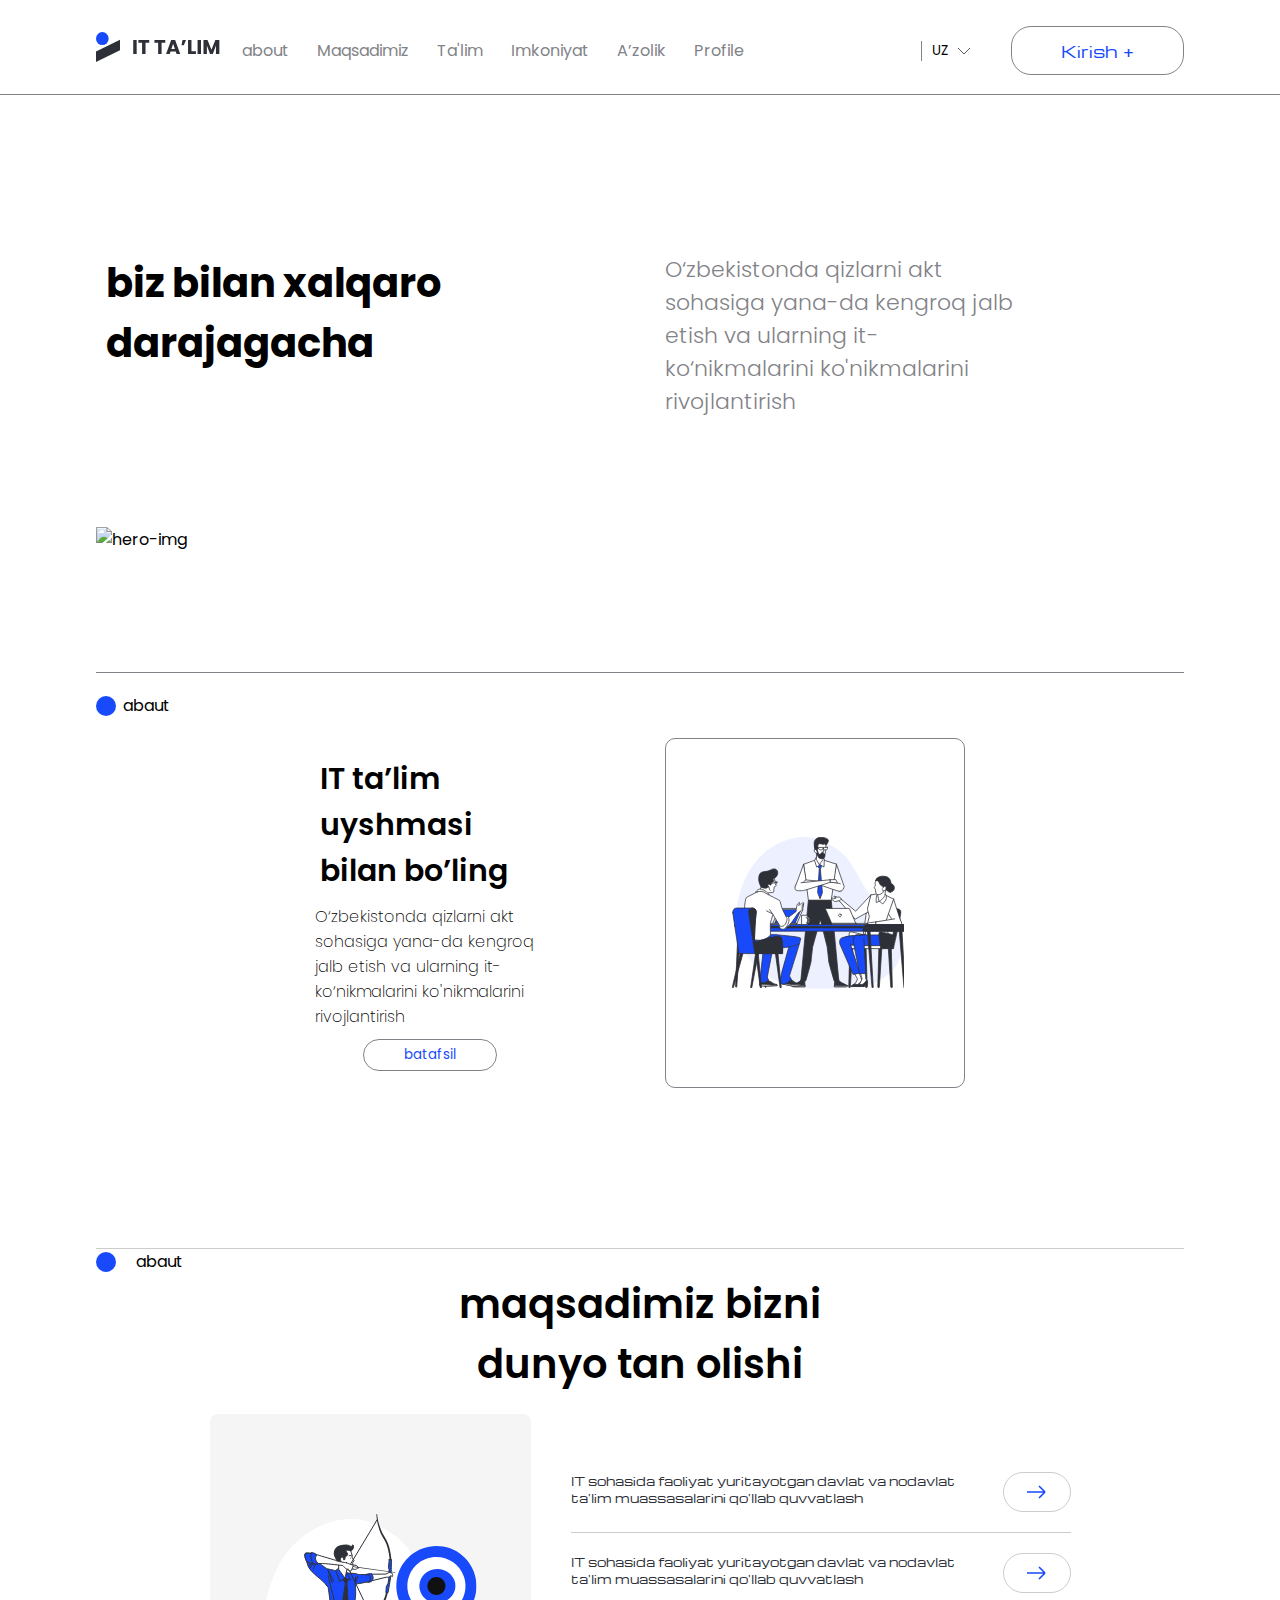
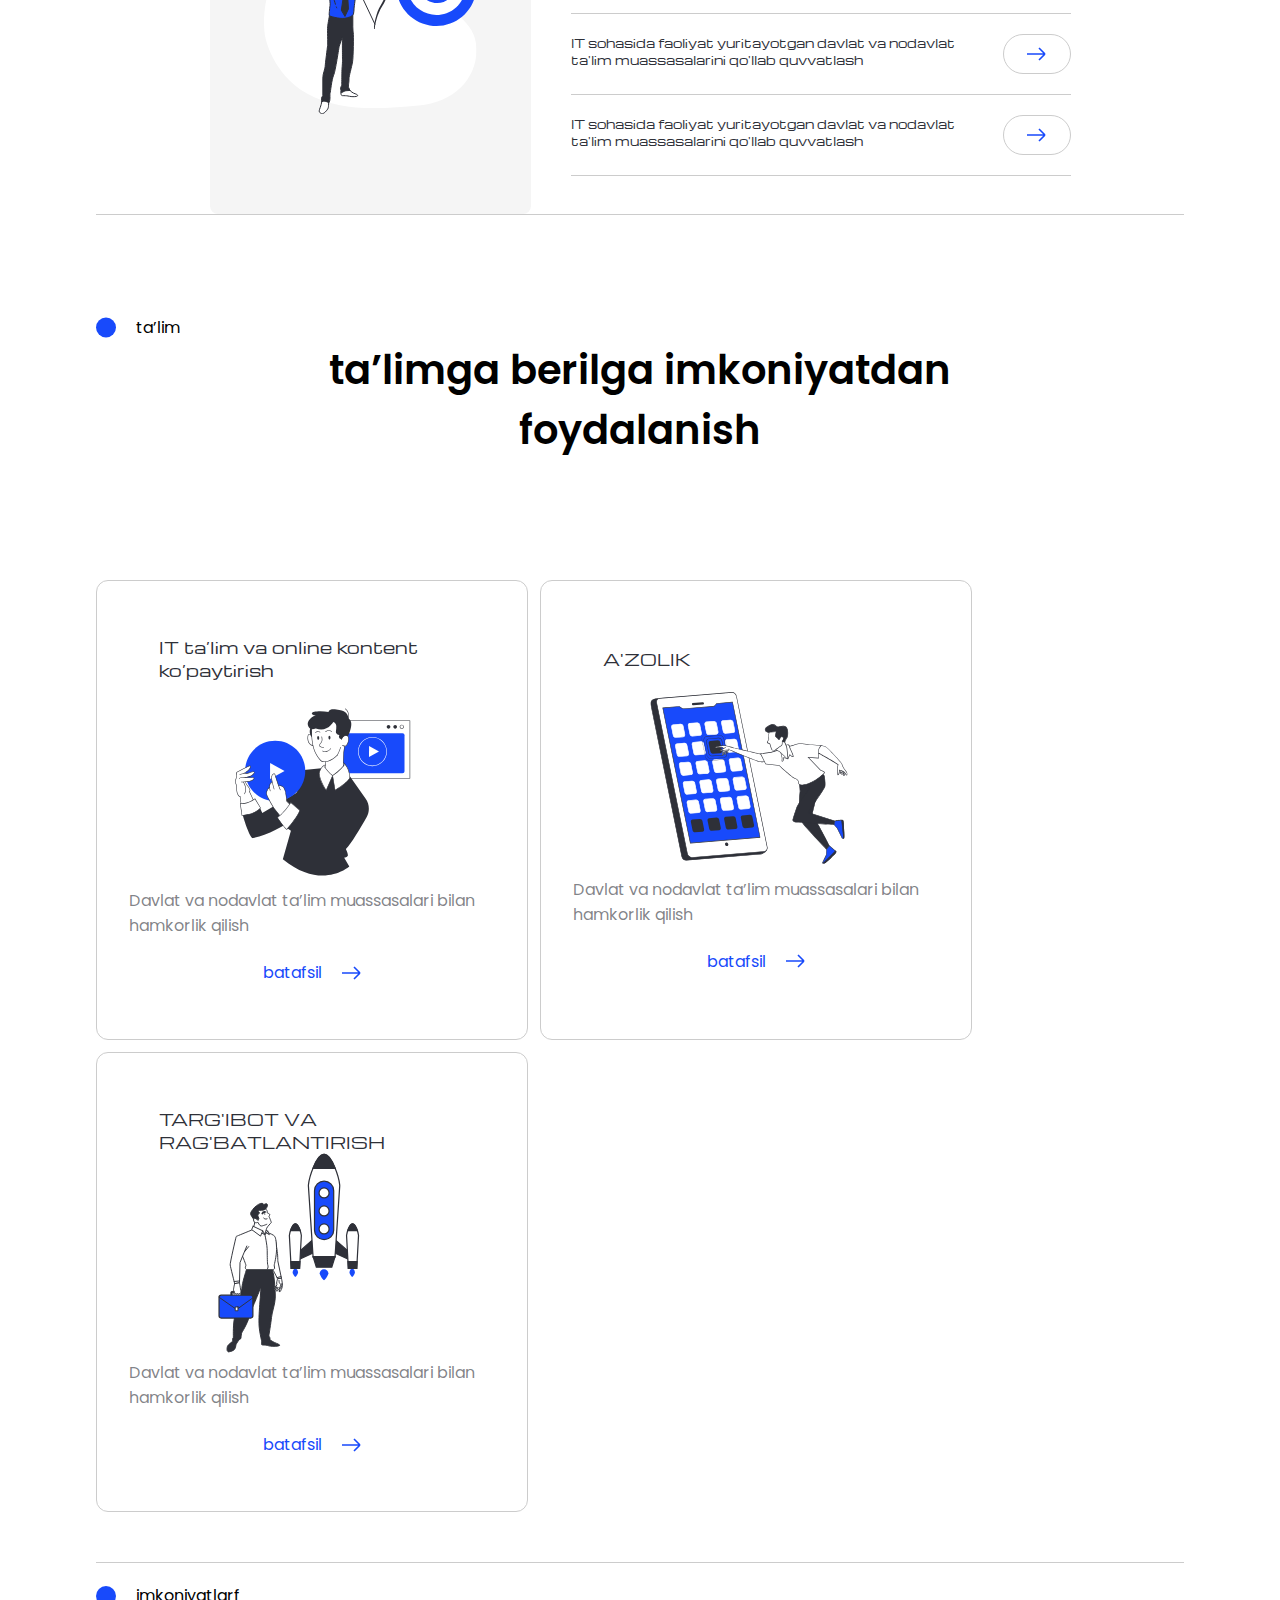
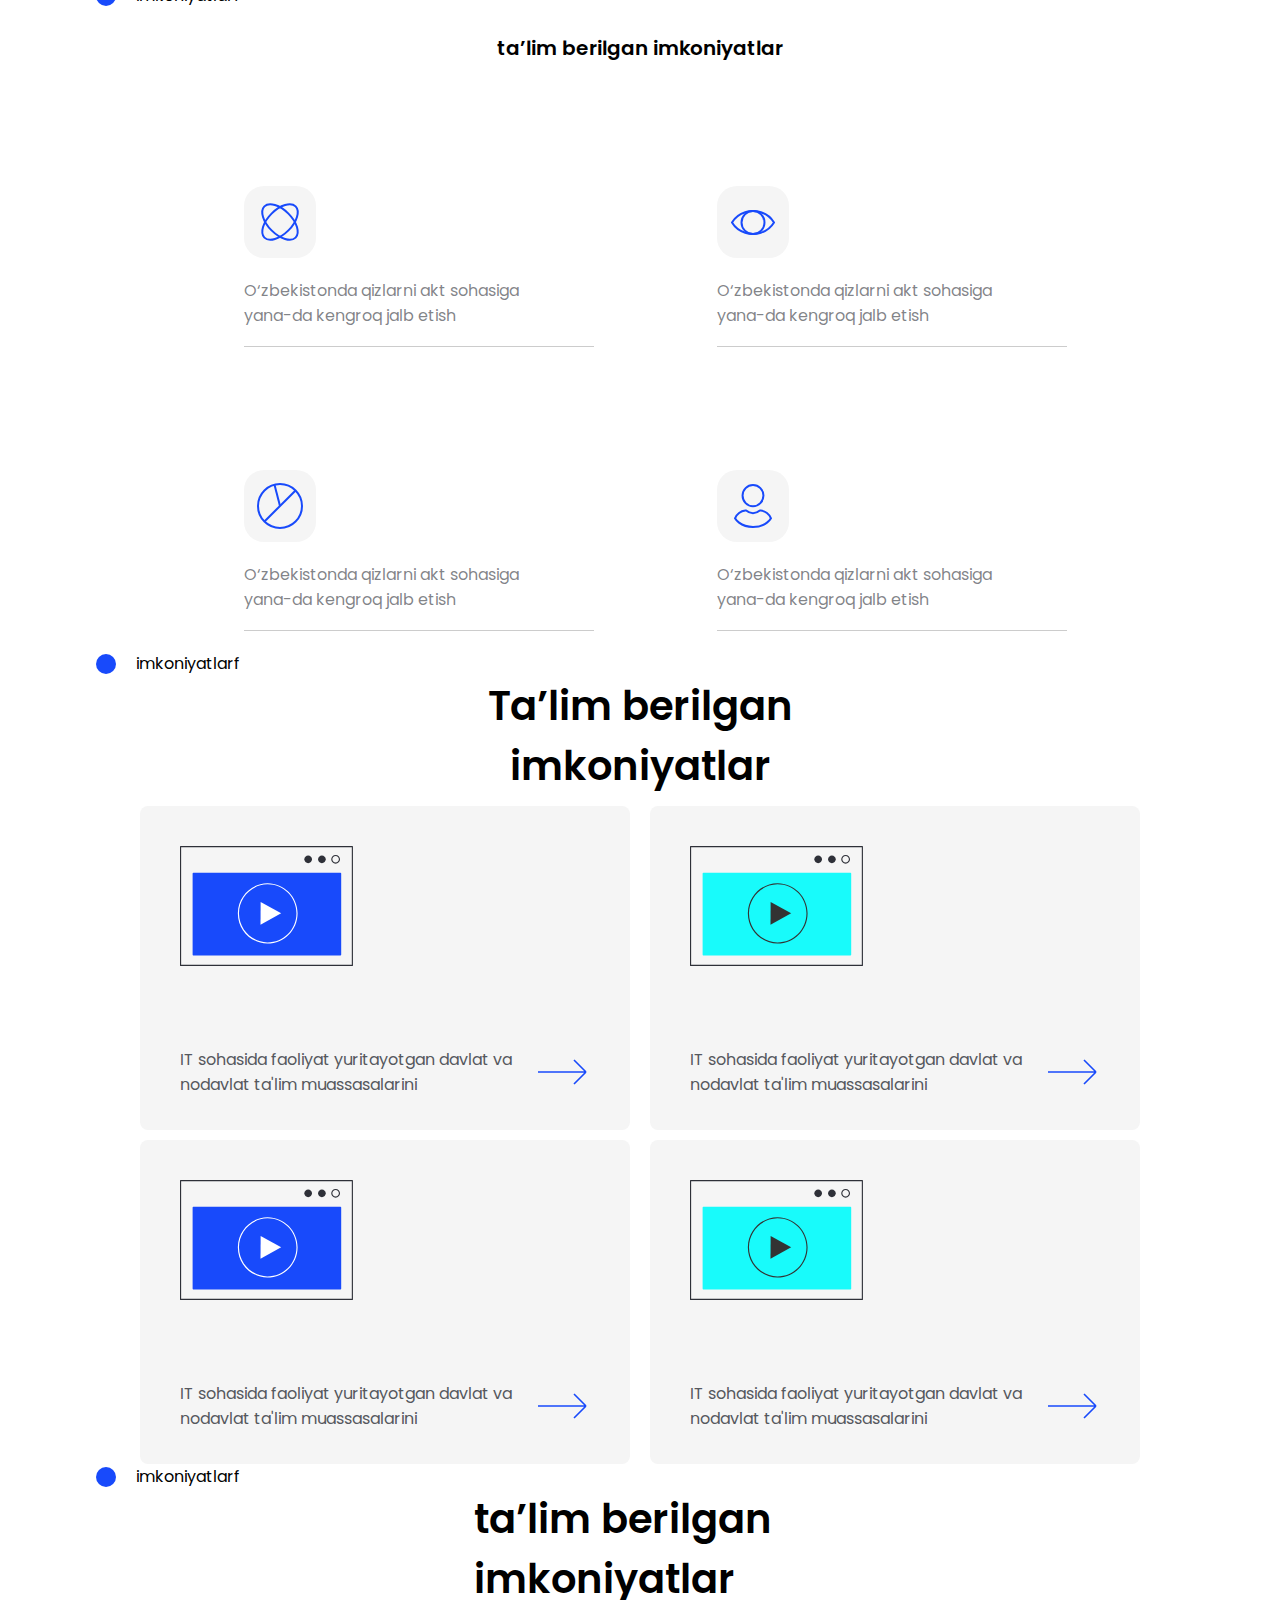
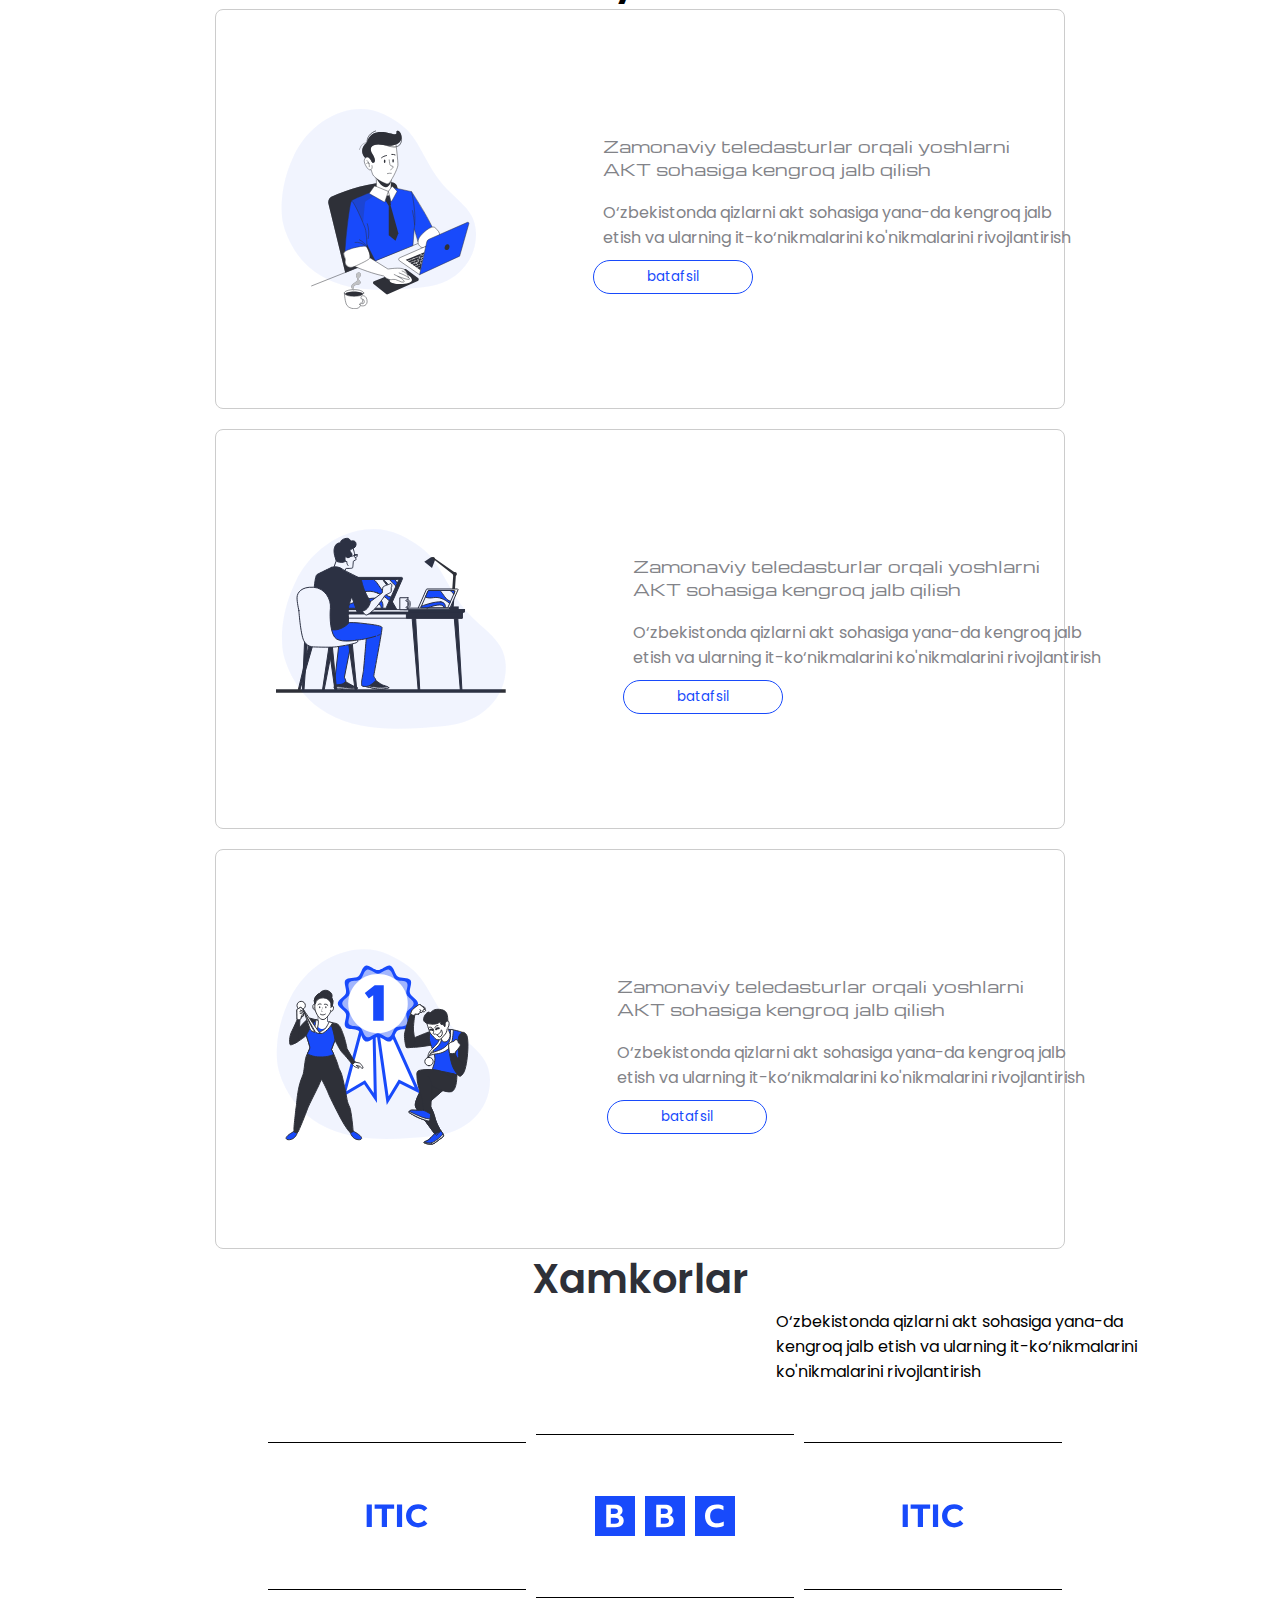
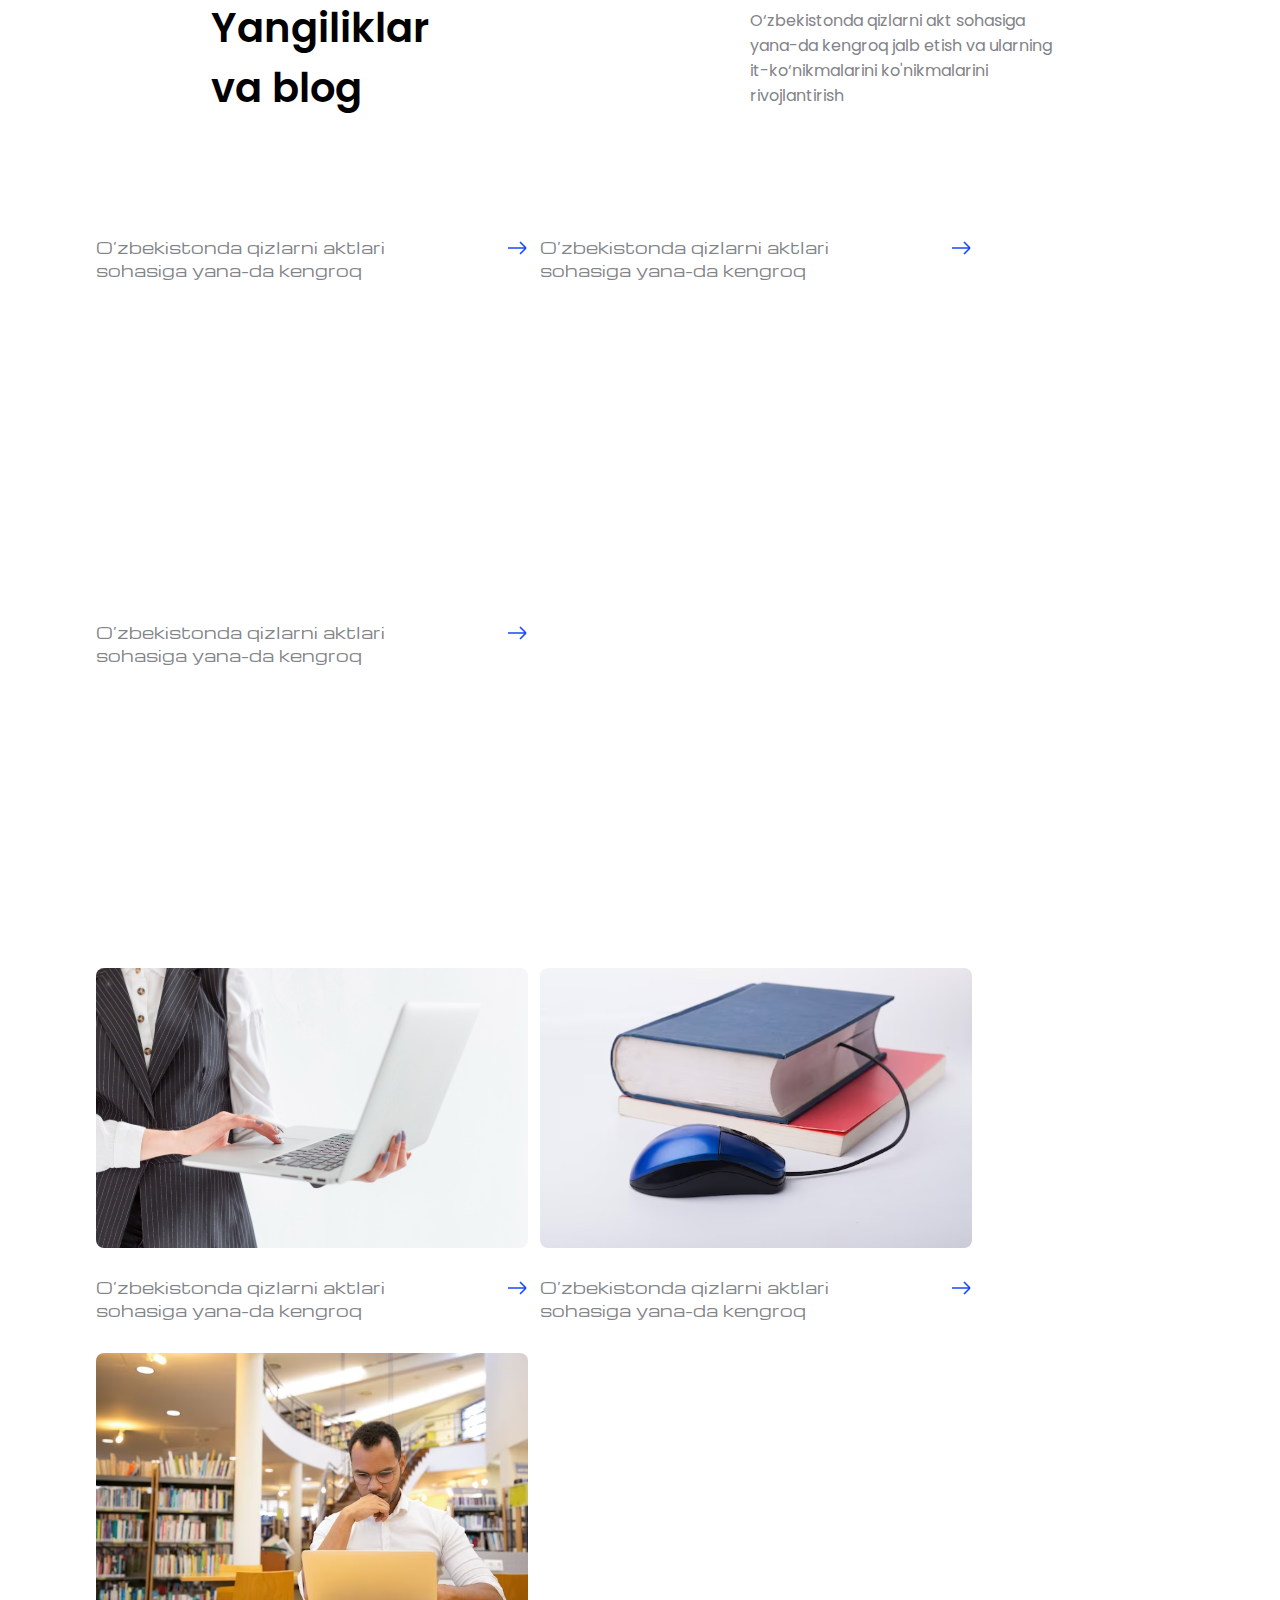
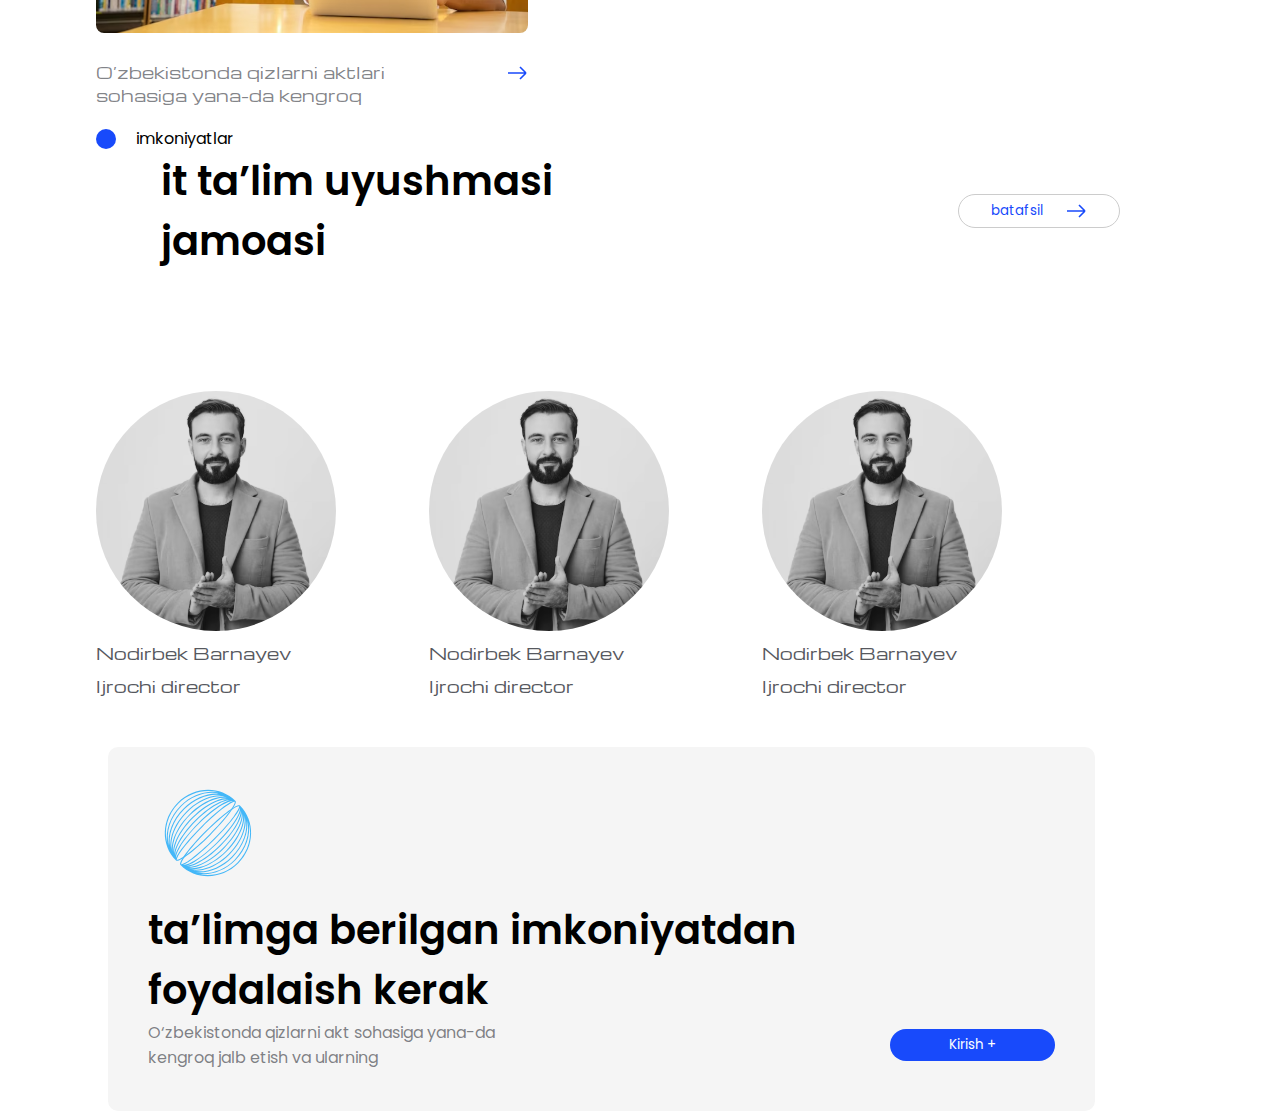
==== commit 8adba5ae: "4-page end" ====
--- a/index.html
+++ b/index.html
@@ -25,7 +25,7 @@
                         <a href="./pages/maqsadimiz.html">Maqsadimiz</a>
                     </li>
                     <li class="header_nav-link">
-                        <a href="#">Ta'lim</a>
+                        <a href="./pages/talim.html">Ta'lim</a>
                     </li>
                     <li class="header_nav-link">
                         <a href="#">Imkoniyat</a>
--- a/css/style.min.css
+++ b/css/style.min.css
@@ -1 +1 @@
-@import"https://fonts.googleapis.com/css2?family=Michroma&display=swap";@import"https://fonts.googleapis.com/css2?family=Poppins:ital,wght@0,100;0,200;0,300;0,400;0,500;0,600;0,700;0,800;0,900;1,100;1,200;1,300;1,400;1,500;1,600;1,700;1,800;1,900&display=swap";*{margin:0;padding:0;box-sizing:border-box;font-family:"Poppins",sans-serif;text-decoration:none;list-style-type:none}.container{width:85%;margin:0 auto;max-width:1440px}button{cursor:pointer}a{color:inherit}.header{padding-top:26px;border-bottom:1px solid #828388;padding-bottom:19px}.header .headder_nav{display:flex;align-items:center;justify-content:space-between}.header .headder_nav .header_nav-left{display:flex;align-items:center;gap:96px}.header .headder_nav .header_nav-left .header_nav-list{display:flex;align-items:center;gap:28px;color:#828388}.header .headder_nav .header_nav-left .header_nav-list{display:none}.header .headder_nav .header_nav-right{display:flex;align-items:center;gap:20px}.header .headder_nav .header_nav-right .header-btn-menu{background-color:rgba(0,0,0,0);border:none;border-left:1px solid #828388;padding-left:10px}.header .headder_nav .header_nav-right .header-btn-menu .headder_btn-menu{display:flex;gap:8px}.header .headder_nav .header_nav-right .header_btn-submit{padding:8px 20px;border:1px solid #828388;border-radius:20px;display:none;align-items:center;gap:16px;background-color:rgba(0,0,0,0)}.header .headder_nav .header_nav-right .header_btn-submit p{color:#184afb;font-size:12px;font-weight:200;font-family:"Michroma",sans-serif}@media(min-width: 660px){.header{padding-top:26px}.header .headder_nav{display:flex;justify-content:space-between}.header .headder_nav .header_nav-left{display:flex;align-items:center;gap:96px}.header .headder_nav .header_nav-left .header_nav-list{display:flex;align-items:center;gap:28px;color:#828388}.header .headder_nav .header_nav-left .header_nav-list{display:none}.header .headder_nav .header_nav-right{display:flex;align-items:center;gap:40px}.header .headder_nav .header_nav-right .header-btn-menu{background-color:rgba(0,0,0,0);border:none;border-left:1px solid #828388}.header .headder_nav .header_nav-right .header-btn-menu .headder_btn-menu{display:flex;gap:8px}.header .headder_nav .header_nav-right .header_btn-submit{padding:12px 49px;border:1px solid #828388;border-radius:20px;display:flex;align-items:center;gap:16px;background-color:rgba(0,0,0,0)}.header .headder_nav .header_nav-right .header_btn-submit p{color:#184afb;font-size:16px;font-weight:400;font-family:"Michroma",sans-serif}}@media(min-width: 1081px){.header{padding-top:26px}.header .headder_nav{display:flex;justify-content:space-between}.header .headder_nav .header_nav-left{display:flex;align-items:center;gap:20px}.header .headder_nav .header_nav-left .header_nav-list{display:flex;align-items:center;gap:28px;color:#828388}.header .headder_nav .header_nav-left .header_nav-list{display:flex}.header .headder_nav .header_nav-right{display:flex;align-items:center;gap:40px}.header .headder_nav .header_nav-right i{display:none}.header .headder_nav .header_nav-right .header-btn-menu{background-color:rgba(0,0,0,0);border:none;border-left:1px solid #828388}.header .headder_nav .header_nav-right .header-btn-menu .headder_btn-menu{display:flex;gap:8px}.header .headder_nav .header_nav-right .header_btn-submit{padding:12px 49px;border:1px solid #828388;border-radius:20px;display:flex;align-items:center;gap:16px;background-color:rgba(0,0,0,0)}.header .headder_nav .header_nav-right .header_btn-submit p{color:#184afb;font-size:16px;font-weight:400;font-family:"Michroma",sans-serif}}@media(min-width: 1440px){.header{padding-top:26px}.header .headder_nav{display:flex;justify-content:space-between}.header .headder_nav .header_nav-left{display:flex;align-items:center;gap:96px}.header .headder_nav .header_nav-left .header_nav-list{display:flex;align-items:center;gap:28px;color:#828388}.header .headder_nav .header_nav-left .header_nav-list{display:flex}.header .headder_nav .header_nav-right{display:flex;align-items:center;gap:75px}.header .headder_nav .header_nav-right i{display:none}.header .headder_nav .header_nav-right .header-btn-menu{background-color:rgba(0,0,0,0);border:none;border-left:1px solid #828388}.header .headder_nav .header_nav-right .header-btn-menu .headder_btn-menu{display:flex;gap:8px}.header .headder_nav .header_nav-right .header_btn-submit{padding:12px 49px;border:1px solid #828388;border-radius:20px;display:flex;align-items:center;gap:16px;background-color:rgba(0,0,0,0)}.header .headder_nav .header_nav-right .header_btn-submit p{color:#184afb;font-size:16px;font-weight:400;font-family:"Michroma",sans-serif}}.hero{padding-bottom:120px;border-bottom:1px solid #828388}.hero .hero_title{display:flex;flex-direction:column}.hero .hero_title .title{font-size:24px;font-weight:640;padding:10px}.hero .hero_title .text{font-size:14px;font-weight:300;padding:10px;color:#828388}.hero .hero-img{width:100%}.hero .hero-img .hero-img{width:100%}@media(min-width: 768px){.hero{padding-bottom:120px;border-bottom:1px solid #828388}.hero .hero_title{padding-top:148px;padding-bottom:99px;display:flex;flex-direction:row}.hero .hero_title .title{width:509px;font-size:30px;font-weight:640;padding:10px}.hero .hero_title .text{width:372px;font-size:18px;font-weight:300;padding:10px;color:#828388}.hero .hero-img{width:100%}.hero .hero-img .hero-img{width:100%}}@media(min-width: 992px){.hero{padding-bottom:120px;border-bottom:1px solid #828388}.hero .hero_title{padding-top:148px;padding-bottom:99px;display:flex;flex-direction:row;gap:50px}.hero .hero_title .title{width:509px;font-size:40px;font-weight:640;padding:10px}.hero .hero_title .text{width:372px;font-size:22px;font-weight:300;padding:10px;color:#828388}.hero .hero-img{width:100%}.hero .hero-img .hero-img{width:100%}}@media(min-width: 1440px){.hero{padding-bottom:120px;border-bottom:1px solid #828388}.hero .hero_title{padding-top:148px;padding-bottom:99px;display:flex;flex-direction:row;gap:157px}.hero .hero_title .title{width:509px;font-size:48px;font-weight:640;padding:10px}.hero .hero_title .text{width:372px;font-size:22px;font-weight:300;padding:10px;color:#828388}.hero .hero-img{width:100%}.hero .hero-img .hero-img{width:100%}}.about{padding-bottom:160px;border-bottom:1px solid #ccc}.about .abaut_top{padding-top:20px;display:flex;justify-content:start;align-items:center;gap:3px;display:none}.about .wrapper_title{padding-top:20px;display:flex;flex-direction:column;gap:10px;align-items:center;justify-content:center}.about .wrapper_title .about_title{width:193px;font-size:20px;font-weight:600}.about .wrapper_title .about_desc{width:193px;font-size:12px;font-weight:200}.about .wrapper_title .about_bottom-btn{padding:3px 35px;border:1px solid #828388;border-radius:20px;background-color:rgba(0,0,0,0);color:#184afb}.about .wrapper_about{display:flex;align-items:center;justify-content:center;flex-direction:column;gap:10px}.about .card{display:flex;align-items:center;justify-content:center;width:200px;height:250px;border:1px solid #828388;border-radius:10px}.about .card .about_img{width:60%}@media(min-width: 768px){.about .abaut_top{padding-top:20px;display:flex;justify-content:start;align-items:center;gap:7px;display:none}.about .wrapper_title{padding-top:20px;display:flex;flex-direction:column;gap:10px;align-items:center;justify-content:center}.about .wrapper_title .about_title{width:220px;font-size:30px;font-weight:600}.about .wrapper_title .about_desc{width:230px;font-size:16px;font-weight:200}.about .wrapper_title .about_bottom-btn{padding:5px 40px;border:1px solid #828388;border-radius:20px;background-color:rgba(0,0,0,0);color:#184afb}.about .wrapper_about{display:flex;align-items:center;justify-content:center;flex-direction:column;gap:10px}.about .card{display:flex;align-items:center;justify-content:center;width:300px;height:350px;border:1px solid #828388;border-radius:10px}.about .card .about_img{width:60%}}@media(min-width: 992px){.about .abaut_top{padding-top:20px;display:flex;justify-content:start;align-items:center;gap:7px;display:flex}.about .wrapper_title{padding-top:20px;display:flex;flex-direction:column;gap:10px;align-items:center;justify-content:center}.about .wrapper_title .about_title{width:220px;font-size:30px;font-weight:600}.about .wrapper_title .about_desc{width:230px;font-size:16px;font-weight:200}.about .wrapper_title .about_bottom-btn{padding:5px 40px;border:1px solid #828388;border-radius:20px;background-color:rgba(0,0,0,0);color:#184afb}.about .wrapper_about{display:flex;align-items:center;justify-content:center;flex-direction:row;gap:120px}.about .card{margin-top:20px;display:flex;align-items:center;justify-content:center;width:300px;height:350px;border:1px solid #828388;border-radius:10px}.about .card .about_img{width:60%}}@media(min-width: 1440px){.about .abaut_top{padding-top:20px;display:flex;justify-content:start;align-items:center;gap:7px;display:flex}.about .wrapper_title{padding-top:20px;display:flex;flex-direction:column;gap:36px;align-items:center;justify-content:center}.about .wrapper_title .about_title{width:493px;font-size:40px;font-weight:600}.about .wrapper_title .about_desc{width:408px;font-size:16px;font-weight:400}.about .wrapper_title .about_bottom-btn{padding:5px 53px;border:1px solid #828388;border-radius:20px;background-color:rgba(0,0,0,0);color:#184afb}.about .wrapper_about{display:flex;align-items:center;justify-content:center;flex-direction:row;gap:140px}.about .card{margin-top:20px;display:flex;align-items:center;justify-content:center;width:432px;height:400px;border:1px solid #828388;border-radius:10px}.about .card .about_img{width:60%}}.maqsadimiz{margin-top:18px;padding-bottom:100px}.maqsadimiz .maqsadimiz_top{display:none;align-items:center;justify-content:start;gap:20px}.maqsadimiz .maqsadimiz_wrapper{display:flex;flex-direction:column;align-items:center;justify-content:center;gap:20px;border-bottom:1px solid #ccc}.maqsadimiz .maqsadimiz_wrapper .maqsadimi_title{font-size:28px;font-weight:600;display:flex;align-items:center;justify-content:center}.maqsadimiz .maqsadimiz_wrapper .maqsadimiz_bottom{display:flex;flex-direction:column;gap:20px}.maqsadimiz .maqsadimiz_wrapper .maqsadimiz_bottom .maqsadimiz_card{width:321px;height:400px;background-color:#f5f5f5;border-radius:8px;display:none}.maqsadimiz .maqsadimiz_wrapper .maqsadimiz_bottom .maqsadimiz_card .maqsadimiz_bottom-card-img{padding:100px 55px}.maqsadimiz .maqsadimiz_wrapper .maqsadimiz_bottom .maqsadimiz_bottom-text-wrapper{display:flex;flex-direction:column;border-bottom:1px solid #ccc}.maqsadimiz .maqsadimiz_wrapper .maqsadimiz_bottom .maqsadimiz-bottom-text{font-size:12px;font-weight:400;font-family:Michroma;color:#2e3038}.maqsadimiz .maqsadimiz_wrapper .maqsadimiz_bottom .maqsadimiz-bottom-btn{padding:12px 23px;display:none}@media(min-width: 768px){.maqsadimiz{margin-top:18px;padding-bottom:100px}.maqsadimiz .maqsadimiz_top{display:flex;align-items:center;justify-content:start;gap:20px}.maqsadimiz .maqsadimiz_wrapper{display:flex;flex-direction:column;align-items:center;justify-content:center;gap:20px;border-bottom:1px solid #ccc}.maqsadimiz .maqsadimiz_wrapper .maqsadimi_title{font-size:28px;font-weight:600;display:flex;align-items:center;justify-content:center}.maqsadimiz .maqsadimiz_wrapper .maqsadimiz_bottom{display:flex;flex-direction:column;align-items:center;justify-content:center;gap:20px}.maqsadimiz .maqsadimiz_wrapper .maqsadimiz_bottom .maqsadimiz_card{width:321px;height:400px;background-color:#f5f5f5;border-radius:8px;display:flex;align-items:center;justify-content:center}.maqsadimiz .maqsadimiz_wrapper .maqsadimiz_bottom .maqsadimiz_card .maqsadimiz_bottom-card-img{padding:100px 55px;display:flex;align-items:center;justify-content:center}.maqsadimiz .maqsadimiz_wrapper .maqsadimiz_bottom .maqsadimiz_bottom-text-wrapper{padding-bottom:20px;gap:28px;width:500px;display:flex;flex-direction:row;border-bottom:1px solid #ccc}.maqsadimiz .maqsadimiz_wrapper .maqsadimiz_bottom .maqsadimiz-bottom-text{font-size:12px;font-weight:400;font-family:Michroma;color:#2e3038}.maqsadimiz .maqsadimiz_wrapper .maqsadimiz_bottom .maqsadimiz-bottom-btn{border:1px solid #ccc;border-radius:20px;background-color:rgba(0,0,0,0);padding:12px 23px;display:flex}}@media(min-width: 992px){.maqsadimiz{margin-top:18px;padding-bottom:100px}.maqsadimiz .maqsadimiz_top{display:flex;align-items:center;justify-content:start;gap:20px}.maqsadimiz .maqsadimiz_wrapper{display:flex;flex-direction:column;align-items:center;justify-content:center;gap:20px;border-bottom:1px solid #ccc}.maqsadimiz .maqsadimiz_wrapper .maqsadimi_title{width:432px;text-align:center;font-size:40px;font-weight:600;display:flex;align-items:center;justify-content:center}.maqsadimiz .maqsadimiz_wrapper .maqsadimiz_bottom{display:flex;flex-direction:row;align-items:center;justify-content:center;gap:40px}.maqsadimiz .maqsadimiz_wrapper .maqsadimiz_bottom .maqsadimiz_card{width:321px;height:400px;background-color:#f5f5f5;border-radius:8px;display:flex;align-items:center;justify-content:center}.maqsadimiz .maqsadimiz_wrapper .maqsadimiz_bottom .maqsadimiz_card .maqsadimiz_bottom-card-img{padding:100px 55px;display:flex;align-items:center;justify-content:center}.maqsadimiz .maqsadimiz_wrapper .maqsadimiz_bottom .maqsadimiz_bottom-text-wrapper{padding-top:20px;padding-bottom:20px;gap:28px;width:500px;display:flex;flex-direction:row;border-bottom:1px solid #ccc}.maqsadimiz .maqsadimiz_wrapper .maqsadimiz_bottom .maqsadimiz-bottom-text{font-size:12px;font-weight:400;font-family:Michroma;color:#2e3038}.maqsadimiz .maqsadimiz_wrapper .maqsadimiz_bottom .maqsadimiz-bottom-btn{border:1px solid #ccc;border-radius:20px;background-color:rgba(0,0,0,0);padding:12px 23px;display:flex}}.talim{border-bottom:1px solid #ccc;padding-bottom:50px}.talim .talim_top{display:none;gap:20px}.talim .talim_wrapper{display:flex;flex-direction:column;align-items:center;justify-content:center}.talim .talim_wrapper .talim_title{text-align:center;font-size:20px;font-weight:600;padding-bottom:120px;width:344px}.talim .talim-cards{display:flex;flex-wrap:wrap;gap:12px}.talim .talim-cards .talim_card{display:flex;align-items:center;flex-direction:column;justify-content:center;width:432px;height:460px;border:1px solid #ccc;border-radius:12px}.talim .talim-cards .talim_card-title{font-size:16px;font-weight:400;font-family:Michroma;width:307px;color:#2e3038}.talim .talim-cards .talim_card-desc{font-size:16px;font-weight:400;color:rgba(46,48,56,.6);padding-left:32px}.talim .talim-cards .talim_card-bottom{padding-top:22px;display:flex;justify-content:start;align-items:center;gap:20px;color:#184afb}@media(min-width: 768px){.talim .talim_top{display:flex;gap:20px}.talim .talim_wrapper{display:flex;flex-direction:column;align-items:center;justify-content:center}.talim .talim_wrapper .talim_title{text-align:center;font-size:30px;font-weight:600;padding-bottom:120px;width:444px}.talim .talim-cards{display:flex;flex-wrap:wrap;gap:12px}.talim .talim-cards .talim_card{display:flex;align-items:center;flex-direction:column;justify-content:center;width:432px;height:460px;border:1px solid #ccc;border-radius:12px}.talim .talim-cards .talim_card-title{font-size:16px;font-weight:400;font-family:Michroma;width:307px;color:#2e3038}.talim .talim-cards .talim_card-desc{font-size:16px;font-weight:400;color:rgba(46,48,56,.6);padding-left:32px}.talim .talim-cards .talim_card-bottom{padding-top:22px;display:flex;justify-content:start;align-items:center;gap:20px}}@media(min-width: 992px){.talim .talim_top{display:flex;gap:20px}.talim .talim_wrapper{display:flex;flex-direction:column;align-items:center;justify-content:center}.talim .talim_wrapper .talim_title{text-align:center;font-size:40px;font-weight:600;padding-bottom:120px;width:654px}.talim .talim-cards{display:flex;flex-wrap:wrap;gap:12px}.talim .talim-cards .talim_card{display:flex;align-items:center;flex-direction:column;justify-content:center;width:432px;height:460px;border:1px solid #ccc;border-radius:12px}.talim .talim-cards .talim_card-title{font-size:16px;font-weight:400;font-family:Michroma;width:307px;color:#2e3038}.talim .talim-cards .talim_card-desc{font-size:16px;font-weight:400;color:rgba(46,48,56,.6);padding-left:32px}.talim .talim-cards .talim_card-bottom{padding-top:22px;display:flex;justify-content:start;align-items:center;gap:20px}}.imkoniyatlarf .imkoniyatlarf_top{padding-top:20px;display:none;align-items:center;gap:20px}.imkoniyatlarf .imkoniyatlarf-wrapper{padding-top:25px;display:flex;align-items:center;justify-content:center;flex-direction:column}.imkoniyatlarf .imkoniyatlarf-title{font-size:20px;font-weight:600}.imkoniyatlarf .cards_imkoniyatlarf{padding-left:30px;display:flex;align-items:center;justify-content:center;flex-direction:column;gap:50px}.imkoniyatlarf .cards_imkoniyatlarf .card_imkoniyatlarf-top{margin-bottom:20px;width:72px;height:72px;background-color:#f5f5f5;border-radius:20px;display:flex;align-items:center;justify-content:center}.imkoniyatlarf .cards_imkoniyatlarf .card_imkoniyatlarf{margin-top:123px;border-bottom:1px solid #ccc;width:432px;height:161px}.imkoniyatlarf .cards_imkoniyatlarf .card_imkoniyatlarf .card_imkoniyatlarf-desc{padding-right:38px;font-size:16px;font-weight:400;color:rgba(46,48,56,.6)}@media(min-width: 768px){.imkoniyatlarf .imkoniyatlarf_top{padding-top:20px;display:flex;align-items:center;gap:20px}.imkoniyatlarf .imkoniyatlarf-wrapper{padding-top:25px;display:flex;align-items:center;justify-content:center;flex-direction:column}.imkoniyatlarf .imkoniyatlarf-title{font-size:50px;font-weight:600}.imkoniyatlarf .cards_imkoniyatlarf{padding-left:30px;display:flex;align-items:center;justify-content:center;flex-direction:row;gap:50px}.imkoniyatlarf .cards_imkoniyatlarf .card_imkoniyatlarf-top{margin-bottom:20px;width:72px;height:72px;background-color:#f5f5f5;border-radius:20px;display:flex;align-items:center;justify-content:center}.imkoniyatlarf .cards_imkoniyatlarf .card_imkoniyatlarf{margin-top:123px;border-bottom:1px solid #ccc;width:350px;height:161px}.imkoniyatlarf .cards_imkoniyatlarf .card_imkoniyatlarf .card_imkoniyatlarf-desc{padding-right:38px;font-size:16px;font-weight:400;color:rgba(46,48,56,.6)}}@media(min-width: 992px){.imkoniyatlarf .imkoniyatlarf_top{padding-top:20px;display:flex;align-items:center;gap:20px}.imkoniyatlarf .imkoniyatlarf-wrapper{padding-top:25px;display:flex;align-items:center;justify-content:center;flex-direction:column}.imkoniyatlarf .imkoniyatlarf-title{font-size:20px;font-weight:600}.imkoniyatlarf .cards_imkoniyatlarf{padding-left:30px;display:flex;align-items:center;justify-content:center;flex-direction:row;gap:123px}.imkoniyatlarf .cards_imkoniyatlarf .card_imkoniyatlarf-top{margin-bottom:20px;width:72px;height:72px;background-color:#f5f5f5;border-radius:20px;display:flex;align-items:center;justify-content:center}.imkoniyatlarf .cards_imkoniyatlarf .card_imkoniyatlarf{margin-top:123px;border-bottom:1px solid #ccc;width:350px;height:161px}.imkoniyatlarf .cards_imkoniyatlarf .card_imkoniyatlarf .card_imkoniyatlarf-desc{padding-right:38px;font-size:16px;font-weight:400;color:rgba(46,48,56,.6)}}.imkoniyatlars{margin-top:50px}.imkoniyatlars .imkoniyatlars_top{padding-top:20px;display:none;align-items:center;gap:20px}.imkoniyatlars .imkoniyatlars_wrapper{display:flex;align-items:center;justify-content:center}.imkoniyatlars .imkoniyatlars_cards{width:100%;display:flex;align-items:center;justify-content:center;gap:20px;margin-top:10px;flex-direction:column}.imkoniyatlars .imkoniyatlars_title{font-size:20px;font-weight:600;text-align:center;width:250px}.imkoniyatlars .card_imkoniyatlars{padding:40px;width:45%;height:324px;background:#f5f5f5;border-radius:8px}.imkoniyatlars .card_imkoniyatlars .imkoniyatlars_card-bottom{padding-top:74px;display:flex;align-items:center;gap:4px}.imkoniyatlars .card_imkoniyatlars .imkoniyatlars_card-bottom-desc{width:400px;color:#56585e}@media(min-width: 768px){.imkoniyatlars{margin-top:50px}.imkoniyatlars .imkoniyatlars_top{padding-top:20px;display:flex;align-items:center;gap:20px}.imkoniyatlars .imkoniyatlars_wrapper{display:flex;align-items:center;justify-content:center}.imkoniyatlars .imkoniyatlars_cards{width:100%;display:flex;align-items:center;justify-content:center;gap:20px;margin-top:10px;flex-direction:column}.imkoniyatlars .imkoniyatlars_title{font-size:30px;font-weight:600;text-align:center;width:250px}.imkoniyatlars .card_imkoniyatlars{padding:40px;width:45%;height:324px;background:#f5f5f5;border-radius:8px}.imkoniyatlars .card_imkoniyatlars .imkoniyatlars_card-bottom{padding-top:74px;display:flex;align-items:center;gap:4px}.imkoniyatlars .card_imkoniyatlars .imkoniyatlars_card-bottom-desc{width:400px;color:#56585e}}@media(min-width: 992px){.imkoniyatlars{margin-top:50px}.imkoniyatlars .imkoniyatlars_top{padding-top:20px;display:flex;align-items:center;gap:20px}.imkoniyatlars .imkoniyatlars_wrapper{display:flex;align-items:center;justify-content:center}.imkoniyatlars .imkoniyatlars_cards{width:100%;display:flex;align-items:center;justify-content:center;gap:20px;margin-top:10px;flex-direction:row}.imkoniyatlars .imkoniyatlars_title{font-size:40px;font-weight:600;text-align:center;width:333px}.imkoniyatlars .card_imkoniyatlars{padding:40px;width:45%;height:324px;background:#f5f5f5;border-radius:8px}.imkoniyatlars .card_imkoniyatlars .imkoniyatlars_card-bottom{padding-top:74px;display:flex;align-items:center;gap:4px}.imkoniyatlars .card_imkoniyatlars .imkoniyatlars_card-bottom-desc{width:400px;color:#56585e}}.imkoniyatlarth{margin-top:40px}.imkoniyatlarth .imkoniyatlarth_top{display:flex;align-items:center;gap:20px}.imkoniyatlarth .imkoniyatlarth_wrapper{display:flex;align-items:center;justify-content:center}.imkoniyatlarth .imkoniyatlarth_wrapper .imkoniyatlarth_title{font-size:20px;font-weight:600;width:250px}.imkoniyatlarth .imkoniyatlarth_cards{display:flex;flex-direction:column;align-items:center;justify-content:center;gap:20px}.imkoniyatlarth .imkoniyatlarth_card{padding-left:20px;display:flex;flex-direction:column;align-items:center;gap:117px;padding:40px 60px;width:500px;height:600px;border:1px solid #ccc;border-radius:8px;background:#fff}.imkoniyatlarth .imkoniyatlarth_card .imkoniyatlarth_card-right-title{width:465px;font-family:Michroma;color:#828388;padding:10px}.imkoniyatlarth .imkoniyatlarth_card .imkoniyatlar_card-right-desc{width:499px;color:#828388;padding:10px}.imkoniyatlarth .imkoniyatlarth_card .imkoniyatlarth_card-right-btn{padding:6px 53px;border-radius:20px;border:1px solid #184afb;color:#184afb;background:rgba(0,0,0,0)}@media(min-width: 768px){.imkoniyatlarth{margin-top:40px}.imkoniyatlarth .imkoniyatlarth_top{display:flex;align-items:center;gap:20px}.imkoniyatlarth .imkoniyatlarth_wrapper{display:flex;align-items:center;justify-content:center}.imkoniyatlarth .imkoniyatlarth_wrapper .imkoniyatlarth_title{font-size:30px;font-weight:600;width:280px}.imkoniyatlarth .imkoniyatlarth_cards{display:flex;flex-direction:column;align-items:center;justify-content:center;gap:20px}.imkoniyatlarth .imkoniyatlarth_card{padding-left:20px;display:flex;flex-direction:row;align-items:center;gap:117px;padding:40px 60px;width:850px;height:400px;border:1px solid #ccc;border-radius:8px;background:#fff}.imkoniyatlarth .imkoniyatlarth_card .imkoniyatlarth_card-right-title{width:465px;font-family:Michroma;color:#828388;padding:10px}.imkoniyatlarth .imkoniyatlarth_card .imkoniyatlar_card-right-desc{width:499px;color:#828388;padding:10px}.imkoniyatlarth .imkoniyatlarth_card .imkoniyatlarth_card-right-btn{padding:6px 53px;border-radius:20px;border:1px solid #184afb;color:#184afb;background:rgba(0,0,0,0)}}@media(min-width: 992px){.imkoniyatlarth{margin-top:40px}.imkoniyatlarth .imkoniyatlarth_top{display:flex;align-items:center;gap:20px}.imkoniyatlarth .imkoniyatlarth_wrapper{display:flex;align-items:center;justify-content:center}.imkoniyatlarth .imkoniyatlarth_wrapper .imkoniyatlarth_title{font-size:40px;font-weight:600;width:333px}.imkoniyatlarth .imkoniyatlarth_cards{display:flex;flex-direction:column;align-items:center;justify-content:center;gap:20px}.imkoniyatlarth .imkoniyatlarth_card{padding-left:20px;display:flex;flex-direction:row;align-items:center;gap:117px;padding:40px 60px;width:850px;height:400px;border:1px solid #ccc;border-radius:8px;background:#fff}.imkoniyatlarth .imkoniyatlarth_card .imkoniyatlarth_card-right-title{width:465px;font-family:Michroma;color:#828388;padding:10px}.imkoniyatlarth .imkoniyatlarth_card .imkoniyatlar_card-right-desc{width:499px;color:#828388;padding:10px}.imkoniyatlarth .imkoniyatlarth_card .imkoniyatlarth_card-right-btn{padding:6px 53px;border-radius:20px;border:1px solid #184afb;color:#184afb;background:rgba(0,0,0,0)}}.partniyorlar{margin-top:50px}.partniyorlar .partniyorlar_top{display:none;align-items:center;gap:20px}.partniyorlar .wrapper_title{display:flex;justify-content:center}.partniyorlar .wrapper_title .partniyorlar_title{font-size:20px;font-weight:600;color:#2e3038}.partniyorlar .wrapper_desc{display:flex;justify-content:end}.partniyorlar .wrapper_desc .partniyorlar_desc{font-size:8px;font-weight:400;width:204px}.partniyorlar .wrapper_cards-bottom{padding-left:50px;flex-direction:column;display:flex;align-items:center;justify-content:center;gap:10px}.partniyorlar .wrapper_cards-bottom .card-partniyorlar{border-top:1px solid #000;border-bottom:1px solid #000;display:flex;align-items:center;justify-content:center;width:258px}.partniyorlar .wrapper_cards-bottom .card-partniyorlar .card_partniyorlar_text{padding:61px}@media(min-width: 768px){.partniyorlar{margin-top:50px}.partniyorlar .partniyorlar_top{display:none;align-items:center;gap:20px}.partniyorlar .wrapper_title{display:flex;justify-content:center}.partniyorlar .wrapper_title .partniyorlar_title{font-size:30px;font-weight:600;color:#2e3038}.partniyorlar .wrapper_desc{display:flex;justify-content:end}.partniyorlar .wrapper_desc .partniyorlar_desc{font-size:16px;font-weight:400;width:306px}.partniyorlar .wrapper_cards-bottom{padding-left:50px;flex-direction:row;display:flex;align-items:center;justify-content:center;gap:10px}.partniyorlar .wrapper_cards-bottom .card-partniyorlar{border-top:1px solid #000;border-bottom:1px solid #000;display:flex;align-items:center;justify-content:center;width:258px}.partniyorlar .wrapper_cards-bottom .card-partniyorlar .card_partniyorlar_text{padding:61px}}@media(min-width: 992px){.partniyorlar{margin-top:50px}.partniyorlar .partniyorlar_top{display:none;align-items:center;gap:20px}.partniyorlar .wrapper_title{display:flex;justify-content:center}.partniyorlar .wrapper_title .partniyorlar_title{font-size:40px;font-weight:600;color:#2e3038}.partniyorlar .wrapper_desc{display:flex;justify-content:end}.partniyorlar .wrapper_desc .partniyorlar_desc{font-size:16px;font-weight:400;width:408px}.partniyorlar .wrapper_cards-bottom{padding-top:50px;padding-left:50px;flex-direction:row;display:flex;align-items:center;justify-content:center;gap:10px}.partniyorlar .wrapper_cards-bottom .card-partniyorlar{border-top:1px solid #000;border-bottom:1px solid #000;display:flex;align-items:center;justify-content:center;width:258px}.partniyorlar .wrapper_cards-bottom .card-partniyorlar .card_partniyorlar_text{padding:61px}}.yangiliklar{margin-top:50px}.yangiliklar .partniyorlar_top{display:none;align-items:center;gap:20px}.yangiliklar .wrapper_yangiliklar-top{display:flex;align-items:center;justify-content:center;gap:150px}.yangiliklar .yangiliklar_title{font-size:20px;font-weight:600;width:150px}.yangiliklar .yangiliklar-desc{font-size:8px;width:102px;color:#828388}.yangiliklar .yangiliklar_cards{padding-top:72px;gap:12px;align-items:center;display:flex;flex-wrap:wrap}.yangiliklar .yangiliklar_card{width:432px;height:373px}.yangiliklar .yangiliklar_card .yangiliklar_card-bottom{display:flex;gap:52px}.yangiliklar .yangiliklar_card .yangiliklar_card-bottom-desc{padding-top:20px;font-size:8px;font-weight:400;font-family:Michroma;color:rgba(46,48,56,.6)}.yangiliklar .yangiliklar_cards-bottom{padding-top:20px;gap:12px;align-items:center;display:none}@media(min-width: 768px){.yangiliklar{margin-top:50px}.yangiliklar .partniyorlar_top{display:none;align-items:center;gap:20px}.yangiliklar .wrapper_yangiliklar-top{display:flex;align-items:center;justify-content:center;gap:262px}.yangiliklar .yangiliklar_title{font-size:30px;font-weight:600;width:277px}.yangiliklar .yangiliklar-desc{font-size:16px;width:320px;color:#828388}.yangiliklar .yangiliklar_cards{padding-top:72px;gap:12px;align-items:center;display:flex;flex-wrap:wrap}.yangiliklar .yangiliklar_card{width:432px;height:373px}.yangiliklar .yangiliklar_card .yangiliklar_card-bottom{display:flex;gap:52px}.yangiliklar .yangiliklar_card .yangiliklar_card-bottom-desc{padding-top:20px;font-size:16px;font-weight:400;font-family:Michroma;color:rgba(46,48,56,.6)}.yangiliklar .yangiliklar_cards-bottom{padding-top:20px;gap:12px;align-items:center;display:none}}@media(min-width: 992px){.yangiliklar{margin-top:50px}.yangiliklar .partniyorlar_top{display:none;align-items:center;gap:20px}.yangiliklar .wrapper_yangiliklar-top{display:flex;align-items:center;justify-content:center;gap:262px}.yangiliklar .yangiliklar_title{font-size:40px;font-weight:600;width:277px}.yangiliklar .yangiliklar-desc{font-size:16px;width:320px;color:#828388}.yangiliklar .yangiliklar_cards{padding-top:72px;gap:12px;align-items:center;display:flex;flex-wrap:wrap}.yangiliklar .yangiliklar_card{width:432px;height:373px}.yangiliklar .yangiliklar_card .yangiliklar_card-bottom{display:flex;gap:52px}.yangiliklar .yangiliklar_card .yangiliklar_card-bottom-desc{padding-top:20px;font-size:16px;font-weight:400;font-family:Michroma;color:rgba(46,48,56,.6)}.yangiliklar .yangiliklar_cards-bottom{padding-top:20px;gap:12px;align-items:center;display:flex;flex-wrap:wrap}}.talimuyushmasi .partniyorlar_top{display:flex;align-items:center;gap:20px}.talimuyushmasi .talimuyushmasi_wrapper{display:flex;align-items:center;justify-content:center;gap:150px}.talimuyushmasi .talimuyushmasi_title{font-size:20px;font-weight:600;width:200px}.talimuyushmasi .talimuyushmasi_top-btn{border:1px solid #ccc;border-radius:20px;background-color:rgba(0,0,0,0);display:none}.talimuyushmasi .talimuyushmasi_top-btn .top-btn{display:flex;gap:24px;padding:6px 32px;color:#184afb}.talimuyushmasi .talimuyushmasi_cards{margin-top:120px;display:flex;align-items:center;flex-wrap:wrap;gap:93px}.talimuyushmasi .talimuyushmasi_cards .talimuyushmasi_card{display:flex;flex-direction:column;gap:10px}.talimuyushmasi .talimuyushmasi_cards .talimuyushmasi-card_info{font-size:8px;font-weight:400;font-family:Michroma;color:#56585e}.talimuyushmasi .talimuyushmasi_cards .talimuyushmasi-card_desc{font-size:8px;font-weight:400;font-family:Michroma;color:#56585e}@media(min-width: 768px){.talimuyushmasi .partniyorlar_top{display:flex;align-items:center;gap:20px}.talimuyushmasi .talimuyushmasi_wrapper{display:flex;align-items:center;justify-content:center;gap:200px}.talimuyushmasi .talimuyushmasi_title{font-size:30px;font-weight:600;width:200px}.talimuyushmasi .talimuyushmasi_top-btn{border:1px solid #ccc;border-radius:20px;background-color:rgba(0,0,0,0);display:block}.talimuyushmasi .talimuyushmasi_top-btn .top-btn{display:flex;gap:24px;padding:6px 32px;color:#184afb}.talimuyushmasi .talimuyushmasi_cards{margin-top:120px;display:flex;align-items:center;flex-wrap:wrap;gap:93px}.talimuyushmasi .talimuyushmasi_cards .talimuyushmasi_card{display:flex;flex-direction:column;gap:10px}.talimuyushmasi .talimuyushmasi_cards .talimuyushmasi-card_info{font-size:16px;font-weight:400;font-family:Michroma;color:#56585e}.talimuyushmasi .talimuyushmasi_cards .talimuyushmasi-card_desc{font-size:16px;font-weight:400;font-family:Michroma;color:#56585e}}@media(min-width: 768px){.talimuyushmasi .partniyorlar_top{display:flex;align-items:center;gap:20px}.talimuyushmasi .talimuyushmasi_wrapper{display:flex;align-items:center;justify-content:center;gap:365px}.talimuyushmasi .talimuyushmasi_title{font-size:40px;font-weight:600;width:432px}.talimuyushmasi .talimuyushmasi_top-btn{border:1px solid #ccc;border-radius:20px;background-color:rgba(0,0,0,0);display:block}.talimuyushmasi .talimuyushmasi_top-btn .top-btn{display:flex;gap:24px;padding:6px 32px;color:#184afb}.talimuyushmasi .talimuyushmasi_cards{margin-top:120px;display:flex;align-items:center;flex-wrap:wrap;gap:93px}.talimuyushmasi .talimuyushmasi_cards .talimuyushmasi_card{display:flex;flex-direction:column;gap:10px}.talimuyushmasi .talimuyushmasi_cards .talimuyushmasi-card_info{font-size:16px;font-weight:400;font-family:Michroma;color:#56585e}.talimuyushmasi .talimuyushmasi_cards .talimuyushmasi-card_desc{font-size:16px;font-weight:400;font-family:Michroma;color:#56585e}}.topfooter .topfooter_wrapper{display:flex;align-items:center;margin-top:50px;gap:12px}.topfooter .topfooter_card-right{width:987px;height:364px;padding:26px 20px;background:#f5f5f5;border-radius:10px}.topfooter .topfooter_card-right .footer-card-right-desc{font-size:40px;font-weight:600;width:723px}.topfooter .topfooter_card-right .footer-card-right-bottom{display:flex;align-items:center;justify-content:space-between}.topfooter .topfooter_card-right .footer-card-right-bottom-desc{width:396px;color:rgba(46,48,56,.6)}.topfooter .topfooter_card-right .footer-card-right-bottom-btn{padding:6px 59px;border-radius:20px;border:none;background:#184afb;color:#fff}.topfooter .topfooter_wrapper{display:flex;flex-wrap:wrap}@media(min-width: 768px){.topfooter .topfooter_wrapper{display:flex;align-items:center;margin-top:50px;gap:12px}.topfooter .topfooter_card-right{width:987px;height:364px;padding:26px 40px;background:#f5f5f5;border-radius:10px}.topfooter .topfooter_card-right .footer-card-right-desc{font-size:40px;font-weight:600;width:723px}.topfooter .topfooter_card-right .footer-card-right-bottom{display:flex;align-items:center;justify-content:space-between}.topfooter .topfooter_card-right .footer-card-right-bottom-desc{width:396px;color:rgba(46,48,56,.6)}.topfooter .topfooter_card-right .footer-card-right-bottom-btn{padding:6px 59px;border-radius:20px;border:none;background:#184afb;color:#fff}}.about{padding-bottom:160px;border-bottom:1px solid #ccc}.about .abaut_top{padding-top:20px;display:flex;justify-content:start;align-items:center;gap:3px;display:none}.about .wrapper_title{padding-top:20px;display:flex;flex-direction:column;gap:10px;align-items:center;justify-content:center}.about .wrapper_title .about_title{width:193px;font-size:20px;font-weight:600}.about .wrapper_title .about_desc{width:193px;font-size:12px;font-weight:200}.about .wrapper_title .about_bottom-btn{padding:3px 35px;border:1px solid #828388;border-radius:20px;background-color:rgba(0,0,0,0);color:#184afb}.about .wrapper_about{display:flex;align-items:center;justify-content:center;flex-direction:column;gap:10px}.about .card{display:flex;align-items:center;justify-content:center;width:200px;height:250px;border:1px solid #828388;border-radius:10px}.about .card .about_img{width:60%}@media(min-width: 768px){.about .abaut_top{padding-top:20px;display:flex;justify-content:start;align-items:center;gap:7px;display:none}.about .wrapper_title{padding-top:20px;display:flex;flex-direction:column;gap:10px;align-items:center;justify-content:center}.about .wrapper_title .about_title{width:220px;font-size:30px;font-weight:600}.about .wrapper_title .about_desc{width:230px;font-size:16px;font-weight:200}.about .wrapper_title .about_bottom-btn{padding:5px 40px;border:1px solid #828388;border-radius:20px;background-color:rgba(0,0,0,0);color:#184afb}.about .wrapper_about{display:flex;align-items:center;justify-content:center;flex-direction:column;gap:10px}.about .card{display:flex;align-items:center;justify-content:center;width:300px;height:350px;border:1px solid #828388;border-radius:10px}.about .card .about_img{width:60%}}@media(min-width: 992px){.about .abaut_top{padding-top:20px;display:flex;justify-content:start;align-items:center;gap:7px;display:flex}.about .wrapper_title{padding-top:20px;display:flex;flex-direction:column;gap:10px;align-items:center;justify-content:center}.about .wrapper_title .about_title{width:220px;font-size:30px;font-weight:600}.about .wrapper_title .about_desc{width:230px;font-size:16px;font-weight:200}.about .wrapper_title .about_bottom-btn{padding:5px 40px;border:1px solid #828388;border-radius:20px;background-color:rgba(0,0,0,0);color:#184afb}.about .wrapper_about{display:flex;align-items:center;justify-content:center;flex-direction:row;gap:120px}.about .card{margin-top:20px;display:flex;align-items:center;justify-content:center;width:300px;height:350px;border:1px solid #828388;border-radius:10px}.about .card .about_img{width:60%}}@media(min-width: 1440px){.about .abaut_top{padding-top:20px;display:flex;justify-content:start;align-items:center;gap:7px;display:flex}.about .wrapper_title{padding-top:20px;display:flex;flex-direction:column;gap:36px;align-items:center;justify-content:center}.about .wrapper_title .about_title{width:493px;font-size:40px;font-weight:600}.about .wrapper_title .about_desc{width:408px;font-size:16px;font-weight:400}.about .wrapper_title .about_bottom-btn{padding:5px 53px;border:1px solid #828388;border-radius:20px;background-color:rgba(0,0,0,0);color:#184afb}.about .wrapper_about{display:flex;align-items:center;justify-content:center;flex-direction:row;gap:140px}.about .card{margin-top:20px;display:flex;align-items:center;justify-content:center;width:432px;height:400px;border:1px solid #828388;border-radius:10px}.about .card .about_img{width:60%}}.header{padding-top:26px;border-bottom:1px solid #828388;padding-bottom:19px}.header .headder_nav{display:flex;align-items:center;justify-content:space-between}.header .headder_nav .header_nav-left{display:flex;align-items:center;gap:96px}.header .headder_nav .header_nav-left .header_nav-list{display:flex;align-items:center;gap:28px;color:#828388}.header .headder_nav .header_nav-left .header_nav-list{display:none}.header .headder_nav .header_nav-right{display:flex;align-items:center;gap:20px}.header .headder_nav .header_nav-right .header-btn-menu{background-color:rgba(0,0,0,0);border:none;border-left:1px solid #828388;padding-left:10px}.header .headder_nav .header_nav-right .header-btn-menu .headder_btn-menu{display:flex;gap:8px}.header .headder_nav .header_nav-right .header_btn-submit{padding:8px 20px;border:1px solid #828388;border-radius:20px;display:none;align-items:center;gap:16px;background-color:rgba(0,0,0,0)}.header .headder_nav .header_nav-right .header_btn-submit p{color:#184afb;font-size:12px;font-weight:200;font-family:"Michroma",sans-serif}@media(min-width: 660px){.header{padding-top:26px}.header .headder_nav{display:flex;justify-content:space-between}.header .headder_nav .header_nav-left{display:flex;align-items:center;gap:96px}.header .headder_nav .header_nav-left .header_nav-list{display:flex;align-items:center;gap:28px;color:#828388}.header .headder_nav .header_nav-left .header_nav-list{display:none}.header .headder_nav .header_nav-right{display:flex;align-items:center;gap:40px}.header .headder_nav .header_nav-right .header-btn-menu{background-color:rgba(0,0,0,0);border:none;border-left:1px solid #828388}.header .headder_nav .header_nav-right .header-btn-menu .headder_btn-menu{display:flex;gap:8px}.header .headder_nav .header_nav-right .header_btn-submit{padding:12px 49px;border:1px solid #828388;border-radius:20px;display:flex;align-items:center;gap:16px;background-color:rgba(0,0,0,0)}.header .headder_nav .header_nav-right .header_btn-submit p{color:#184afb;font-size:16px;font-weight:400;font-family:"Michroma",sans-serif}}@media(min-width: 1081px){.header{padding-top:26px}.header .headder_nav{display:flex;justify-content:space-between}.header .headder_nav .header_nav-left{display:flex;align-items:center;gap:20px}.header .headder_nav .header_nav-left .header_nav-list{display:flex;align-items:center;gap:28px;color:#828388}.header .headder_nav .header_nav-left .header_nav-list{display:flex}.header .headder_nav .header_nav-right{display:flex;align-items:center;gap:40px}.header .headder_nav .header_nav-right i{display:none}.header .headder_nav .header_nav-right .header-btn-menu{background-color:rgba(0,0,0,0);border:none;border-left:1px solid #828388}.header .headder_nav .header_nav-right .header-btn-menu .headder_btn-menu{display:flex;gap:8px}.header .headder_nav .header_nav-right .header_btn-submit{padding:12px 49px;border:1px solid #828388;border-radius:20px;display:flex;align-items:center;gap:16px;background-color:rgba(0,0,0,0)}.header .headder_nav .header_nav-right .header_btn-submit p{color:#184afb;font-size:16px;font-weight:400;font-family:"Michroma",sans-serif}}@media(min-width: 1440px){.header{padding-top:26px}.header .headder_nav{display:flex;justify-content:space-between}.header .headder_nav .header_nav-left{display:flex;align-items:center;gap:96px}.header .headder_nav .header_nav-left .header_nav-list{display:flex;align-items:center;gap:28px;color:#828388}.header .headder_nav .header_nav-left .header_nav-list{display:flex}.header .headder_nav .header_nav-right{display:flex;align-items:center;gap:75px}.header .headder_nav .header_nav-right i{display:none}.header .headder_nav .header_nav-right .header-btn-menu{background-color:rgba(0,0,0,0);border:none;border-left:1px solid #828388}.header .headder_nav .header_nav-right .header-btn-menu .headder_btn-menu{display:flex;gap:8px}.header .headder_nav .header_nav-right .header_btn-submit{padding:12px 49px;border:1px solid #828388;border-radius:20px;display:flex;align-items:center;gap:16px;background-color:rgba(0,0,0,0)}.header .headder_nav .header_nav-right .header_btn-submit p{color:#184afb;font-size:16px;font-weight:400;font-family:"Michroma",sans-serif}}+@import"https://fonts.googleapis.com/css2?family=Michroma&display=swap";@import"https://fonts.googleapis.com/css2?family=Poppins:ital,wght@0,100;0,200;0,300;0,400;0,500;0,600;0,700;0,800;0,900;1,100;1,200;1,300;1,400;1,500;1,600;1,700;1,800;1,900&display=swap";@import"https://fonts.googleapis.com/css2?family=Michroma&display=swap";@import"https://fonts.googleapis.com/css2?family=Poppins:ital,wght@0,100;0,200;0,300;0,400;0,500;0,600;0,700;0,800;0,900;1,100;1,200;1,300;1,400;1,500;1,600;1,700;1,800;1,900&display=swap";@import"https://fonts.googleapis.com/css2?family=Michroma&display=swap";@import"https://fonts.googleapis.com/css2?family=Poppins:ital,wght@0,100;0,200;0,300;0,400;0,500;0,600;0,700;0,800;0,900;1,100;1,200;1,300;1,400;1,500;1,600;1,700;1,800;1,900&display=swap";*{margin:0;padding:0;box-sizing:border-box;font-family:"Poppins",sans-serif;text-decoration:none;list-style-type:none}.container{width:85%;margin:0 auto;max-width:1440px}button{cursor:pointer}a{color:inherit}.header{padding-top:26px;border-bottom:1px solid #828388;padding-bottom:19px}.header .headder_nav{display:flex;align-items:center;justify-content:space-between}.header .headder_nav .header_nav-left{display:flex;align-items:center;gap:96px}.header .headder_nav .header_nav-left .header_nav-list{display:flex;align-items:center;gap:28px;color:#828388}.header .headder_nav .header_nav-left .header_nav-list{display:none}.header .headder_nav .header_nav-right{display:flex;align-items:center;gap:20px}.header .headder_nav .header_nav-right .header-btn-menu{background-color:rgba(0,0,0,0);border:none;border-left:1px solid #828388;padding-left:10px}.header .headder_nav .header_nav-right .header-btn-menu .headder_btn-menu{display:flex;gap:8px}.header .headder_nav .header_nav-right .header_btn-submit{padding:8px 20px;border:1px solid #828388;border-radius:20px;display:none;align-items:center;gap:16px;background-color:rgba(0,0,0,0)}.header .headder_nav .header_nav-right .header_btn-submit p{color:#184afb;font-size:12px;font-weight:200;font-family:"Michroma",sans-serif}@media(min-width: 660px){.header{padding-top:26px}.header .headder_nav{display:flex;justify-content:space-between}.header .headder_nav .header_nav-left{display:flex;align-items:center;gap:96px}.header .headder_nav .header_nav-left .header_nav-list{display:flex;align-items:center;gap:28px;color:#828388}.header .headder_nav .header_nav-left .header_nav-list{display:none}.header .headder_nav .header_nav-right{display:flex;align-items:center;gap:40px}.header .headder_nav .header_nav-right .header-btn-menu{background-color:rgba(0,0,0,0);border:none;border-left:1px solid #828388}.header .headder_nav .header_nav-right .header-btn-menu .headder_btn-menu{display:flex;gap:8px}.header .headder_nav .header_nav-right .header_btn-submit{padding:12px 49px;border:1px solid #828388;border-radius:20px;display:flex;align-items:center;gap:16px;background-color:rgba(0,0,0,0)}.header .headder_nav .header_nav-right .header_btn-submit p{color:#184afb;font-size:16px;font-weight:400;font-family:"Michroma",sans-serif}}@media(min-width: 1081px){.header{padding-top:26px}.header .headder_nav{display:flex;justify-content:space-between}.header .headder_nav .header_nav-left{display:flex;align-items:center;gap:20px}.header .headder_nav .header_nav-left .header_nav-list{display:flex;align-items:center;gap:28px;color:#828388}.header .headder_nav .header_nav-left .header_nav-list{display:flex}.header .headder_nav .header_nav-right{display:flex;align-items:center;gap:40px}.header .headder_nav .header_nav-right i{display:none}.header .headder_nav .header_nav-right .header-btn-menu{background-color:rgba(0,0,0,0);border:none;border-left:1px solid #828388}.header .headder_nav .header_nav-right .header-btn-menu .headder_btn-menu{display:flex;gap:8px}.header .headder_nav .header_nav-right .header_btn-submit{padding:12px 49px;border:1px solid #828388;border-radius:20px;display:flex;align-items:center;gap:16px;background-color:rgba(0,0,0,0)}.header .headder_nav .header_nav-right .header_btn-submit p{color:#184afb;font-size:16px;font-weight:400;font-family:"Michroma",sans-serif}}@media(min-width: 1440px){.header{padding-top:26px}.header .headder_nav{display:flex;justify-content:space-between}.header .headder_nav .header_nav-left{display:flex;align-items:center;gap:96px}.header .headder_nav .header_nav-left .header_nav-list{display:flex;align-items:center;gap:28px;color:#828388}.header .headder_nav .header_nav-left .header_nav-list{display:flex}.header .headder_nav .header_nav-right{display:flex;align-items:center;gap:75px}.header .headder_nav .header_nav-right i{display:none}.header .headder_nav .header_nav-right .header-btn-menu{background-color:rgba(0,0,0,0);border:none;border-left:1px solid #828388}.header .headder_nav .header_nav-right .header-btn-menu .headder_btn-menu{display:flex;gap:8px}.header .headder_nav .header_nav-right .header_btn-submit{padding:12px 49px;border:1px solid #828388;border-radius:20px;display:flex;align-items:center;gap:16px;background-color:rgba(0,0,0,0)}.header .headder_nav .header_nav-right .header_btn-submit p{color:#184afb;font-size:16px;font-weight:400;font-family:"Michroma",sans-serif}}.hero{padding-bottom:120px;border-bottom:1px solid #828388}.hero .hero_title{display:flex;flex-direction:column}.hero .hero_title .title{font-size:24px;font-weight:640;padding:10px}.hero .hero_title .text{font-size:14px;font-weight:300;padding:10px;color:#828388}.hero .hero-img{width:100%}.hero .hero-img .hero-img{width:100%}@media(min-width: 768px){.hero{padding-bottom:120px;border-bottom:1px solid #828388}.hero .hero_title{padding-top:148px;padding-bottom:99px;display:flex;flex-direction:row}.hero .hero_title .title{width:509px;font-size:30px;font-weight:640;padding:10px}.hero .hero_title .text{width:372px;font-size:18px;font-weight:300;padding:10px;color:#828388}.hero .hero-img{width:100%}.hero .hero-img .hero-img{width:100%}}@media(min-width: 992px){.hero{padding-bottom:120px;border-bottom:1px solid #828388}.hero .hero_title{padding-top:148px;padding-bottom:99px;display:flex;flex-direction:row;gap:50px}.hero .hero_title .title{width:509px;font-size:40px;font-weight:640;padding:10px}.hero .hero_title .text{width:372px;font-size:22px;font-weight:300;padding:10px;color:#828388}.hero .hero-img{width:100%}.hero .hero-img .hero-img{width:100%}}@media(min-width: 1440px){.hero{padding-bottom:120px;border-bottom:1px solid #828388}.hero .hero_title{padding-top:148px;padding-bottom:99px;display:flex;flex-direction:row;gap:157px}.hero .hero_title .title{width:509px;font-size:48px;font-weight:640;padding:10px}.hero .hero_title .text{width:372px;font-size:22px;font-weight:300;padding:10px;color:#828388}.hero .hero-img{width:100%}.hero .hero-img .hero-img{width:100%}}.about{padding-bottom:160px;border-bottom:1px solid #ccc}.about .abaut_top{padding-top:20px;display:flex;justify-content:start;align-items:center;gap:3px;display:none}.about .wrapper_title{padding-top:20px;display:flex;flex-direction:column;gap:10px;align-items:center;justify-content:center}.about .wrapper_title .about_title{width:193px;font-size:20px;font-weight:600}.about .wrapper_title .about_desc{width:193px;font-size:12px;font-weight:200}.about .wrapper_title .about_bottom-btn{padding:3px 35px;border:1px solid #828388;border-radius:20px;background-color:rgba(0,0,0,0);color:#184afb}.about .wrapper_about{display:flex;align-items:center;justify-content:center;flex-direction:column;gap:10px}.about .card{display:flex;align-items:center;justify-content:center;width:200px;height:250px;border:1px solid #828388;border-radius:10px}.about .card .about_img{width:60%}@media(min-width: 768px){.about .abaut_top{padding-top:20px;display:flex;justify-content:start;align-items:center;gap:7px;display:none}.about .wrapper_title{padding-top:20px;display:flex;flex-direction:column;gap:10px;align-items:center;justify-content:center}.about .wrapper_title .about_title{width:220px;font-size:30px;font-weight:600}.about .wrapper_title .about_desc{width:230px;font-size:16px;font-weight:200}.about .wrapper_title .about_bottom-btn{padding:5px 40px;border:1px solid #828388;border-radius:20px;background-color:rgba(0,0,0,0);color:#184afb}.about .wrapper_about{display:flex;align-items:center;justify-content:center;flex-direction:column;gap:10px}.about .card{display:flex;align-items:center;justify-content:center;width:300px;height:350px;border:1px solid #828388;border-radius:10px}.about .card .about_img{width:60%}}@media(min-width: 992px){.about .abaut_top{padding-top:20px;display:flex;justify-content:start;align-items:center;gap:7px;display:flex}.about .wrapper_title{padding-top:20px;display:flex;flex-direction:column;gap:10px;align-items:center;justify-content:center}.about .wrapper_title .about_title{width:220px;font-size:30px;font-weight:600}.about .wrapper_title .about_desc{width:230px;font-size:16px;font-weight:200}.about .wrapper_title .about_bottom-btn{padding:5px 40px;border:1px solid #828388;border-radius:20px;background-color:rgba(0,0,0,0);color:#184afb}.about .wrapper_about{display:flex;align-items:center;justify-content:center;flex-direction:row;gap:120px}.about .card{margin-top:20px;display:flex;align-items:center;justify-content:center;width:300px;height:350px;border:1px solid #828388;border-radius:10px}.about .card .about_img{width:60%}}@media(min-width: 1440px){.about .abaut_top{padding-top:20px;display:flex;justify-content:start;align-items:center;gap:7px;display:flex}.about .wrapper_title{padding-top:20px;display:flex;flex-direction:column;gap:36px;align-items:center;justify-content:center}.about .wrapper_title .about_title{width:493px;font-size:40px;font-weight:600}.about .wrapper_title .about_desc{width:408px;font-size:16px;font-weight:400}.about .wrapper_title .about_bottom-btn{padding:5px 53px;border:1px solid #828388;border-radius:20px;background-color:rgba(0,0,0,0);color:#184afb}.about .wrapper_about{display:flex;align-items:center;justify-content:center;flex-direction:row;gap:140px}.about .card{margin-top:20px;display:flex;align-items:center;justify-content:center;width:432px;height:400px;border:1px solid #828388;border-radius:10px}.about .card .about_img{width:60%}}.maqsadimiz{margin-top:18px;padding-bottom:100px}.maqsadimiz .maqsadimiz_top{display:none;align-items:center;justify-content:start;gap:20px}.maqsadimiz .maqsadimiz_wrapper{display:flex;flex-direction:column;align-items:center;justify-content:center;gap:20px;border-bottom:1px solid #ccc}.maqsadimiz .maqsadimiz_wrapper .maqsadimi_title{font-size:28px;font-weight:600;display:flex;align-items:center;justify-content:center}.maqsadimiz .maqsadimiz_wrapper .maqsadimiz_bottom{display:flex;flex-direction:column;gap:20px}.maqsadimiz .maqsadimiz_wrapper .maqsadimiz_bottom .maqsadimiz_card{width:321px;height:400px;background-color:#f5f5f5;border-radius:8px;display:none}.maqsadimiz .maqsadimiz_wrapper .maqsadimiz_bottom .maqsadimiz_card .maqsadimiz_bottom-card-img{padding:100px 55px}.maqsadimiz .maqsadimiz_wrapper .maqsadimiz_bottom .maqsadimiz_bottom-text-wrapper{display:flex;flex-direction:column;border-bottom:1px solid #ccc}.maqsadimiz .maqsadimiz_wrapper .maqsadimiz_bottom .maqsadimiz-bottom-text{font-size:12px;font-weight:400;font-family:Michroma;color:#2e3038}.maqsadimiz .maqsadimiz_wrapper .maqsadimiz_bottom .maqsadimiz-bottom-btn{padding:12px 23px;display:none}@media(min-width: 768px){.maqsadimiz{margin-top:18px;padding-bottom:100px}.maqsadimiz .maqsadimiz_top{display:flex;align-items:center;justify-content:start;gap:20px}.maqsadimiz .maqsadimiz_wrapper{display:flex;flex-direction:column;align-items:center;justify-content:center;gap:20px;border-bottom:1px solid #ccc}.maqsadimiz .maqsadimiz_wrapper .maqsadimi_title{font-size:28px;font-weight:600;display:flex;align-items:center;justify-content:center}.maqsadimiz .maqsadimiz_wrapper .maqsadimiz_bottom{display:flex;flex-direction:column;align-items:center;justify-content:center;gap:20px}.maqsadimiz .maqsadimiz_wrapper .maqsadimiz_bottom .maqsadimiz_card{width:321px;height:400px;background-color:#f5f5f5;border-radius:8px;display:flex;align-items:center;justify-content:center}.maqsadimiz .maqsadimiz_wrapper .maqsadimiz_bottom .maqsadimiz_card .maqsadimiz_bottom-card-img{padding:100px 55px;display:flex;align-items:center;justify-content:center}.maqsadimiz .maqsadimiz_wrapper .maqsadimiz_bottom .maqsadimiz_bottom-text-wrapper{padding-bottom:20px;gap:28px;width:500px;display:flex;flex-direction:row;border-bottom:1px solid #ccc}.maqsadimiz .maqsadimiz_wrapper .maqsadimiz_bottom .maqsadimiz-bottom-text{font-size:12px;font-weight:400;font-family:Michroma;color:#2e3038}.maqsadimiz .maqsadimiz_wrapper .maqsadimiz_bottom .maqsadimiz-bottom-btn{border:1px solid #ccc;border-radius:20px;background-color:rgba(0,0,0,0);padding:12px 23px;display:flex}}@media(min-width: 992px){.maqsadimiz{margin-top:18px;padding-bottom:100px}.maqsadimiz .maqsadimiz_top{display:flex;align-items:center;justify-content:start;gap:20px}.maqsadimiz .maqsadimiz_wrapper{display:flex;flex-direction:column;align-items:center;justify-content:center;gap:20px;border-bottom:1px solid #ccc}.maqsadimiz .maqsadimiz_wrapper .maqsadimi_title{width:432px;text-align:center;font-size:40px;font-weight:600;display:flex;align-items:center;justify-content:center}.maqsadimiz .maqsadimiz_wrapper .maqsadimiz_bottom{display:flex;flex-direction:row;align-items:center;justify-content:center;gap:40px}.maqsadimiz .maqsadimiz_wrapper .maqsadimiz_bottom .maqsadimiz_card{width:321px;height:400px;background-color:#f5f5f5;border-radius:8px;display:flex;align-items:center;justify-content:center}.maqsadimiz .maqsadimiz_wrapper .maqsadimiz_bottom .maqsadimiz_card .maqsadimiz_bottom-card-img{padding:100px 55px;display:flex;align-items:center;justify-content:center}.maqsadimiz .maqsadimiz_wrapper .maqsadimiz_bottom .maqsadimiz_bottom-text-wrapper{padding-top:20px;padding-bottom:20px;gap:28px;width:500px;display:flex;flex-direction:row;border-bottom:1px solid #ccc}.maqsadimiz .maqsadimiz_wrapper .maqsadimiz_bottom .maqsadimiz-bottom-text{font-size:12px;font-weight:400;font-family:Michroma;color:#2e3038}.maqsadimiz .maqsadimiz_wrapper .maqsadimiz_bottom .maqsadimiz-bottom-btn{border:1px solid #ccc;border-radius:20px;background-color:rgba(0,0,0,0);padding:12px 23px;display:flex}}.talim{border-bottom:1px solid #ccc;padding-bottom:50px}.talim .talim_top{display:none;gap:20px}.talim .talim_wrapper{display:flex;flex-direction:column;align-items:center;justify-content:center}.talim .talim_wrapper .talim_title{text-align:center;font-size:20px;font-weight:600;padding-bottom:120px;width:344px}.talim .talim-cards{display:flex;flex-wrap:wrap;gap:12px}.talim .talim-cards .talim_card{display:flex;align-items:center;flex-direction:column;justify-content:center;width:432px;height:460px;border:1px solid #ccc;border-radius:12px}.talim .talim-cards .talim_card-title{font-size:16px;font-weight:400;font-family:Michroma;width:307px;color:#2e3038}.talim .talim-cards .talim_card-desc{font-size:16px;font-weight:400;color:rgba(46,48,56,.6);padding-left:32px}.talim .talim-cards .talim_card-bottom{padding-top:22px;display:flex;justify-content:start;align-items:center;gap:20px;color:#184afb}@media(min-width: 768px){.talim .talim_top{display:flex;gap:20px}.talim .talim_wrapper{display:flex;flex-direction:column;align-items:center;justify-content:center}.talim .talim_wrapper .talim_title{text-align:center;font-size:30px;font-weight:600;padding-bottom:120px;width:444px}.talim .talim-cards{display:flex;flex-wrap:wrap;gap:12px}.talim .talim-cards .talim_card{display:flex;align-items:center;flex-direction:column;justify-content:center;width:432px;height:460px;border:1px solid #ccc;border-radius:12px}.talim .talim-cards .talim_card-title{font-size:16px;font-weight:400;font-family:Michroma;width:307px;color:#2e3038}.talim .talim-cards .talim_card-desc{font-size:16px;font-weight:400;color:rgba(46,48,56,.6);padding-left:32px}.talim .talim-cards .talim_card-bottom{padding-top:22px;display:flex;justify-content:start;align-items:center;gap:20px}}@media(min-width: 992px){.talim .talim_top{display:flex;gap:20px}.talim .talim_wrapper{display:flex;flex-direction:column;align-items:center;justify-content:center}.talim .talim_wrapper .talim_title{text-align:center;font-size:40px;font-weight:600;padding-bottom:120px;width:654px}.talim .talim-cards{display:flex;flex-wrap:wrap;gap:12px}.talim .talim-cards .talim_card{display:flex;align-items:center;flex-direction:column;justify-content:center;width:432px;height:460px;border:1px solid #ccc;border-radius:12px}.talim .talim-cards .talim_card-title{font-size:16px;font-weight:400;font-family:Michroma;width:307px;color:#2e3038}.talim .talim-cards .talim_card-desc{font-size:16px;font-weight:400;color:rgba(46,48,56,.6);padding-left:32px}.talim .talim-cards .talim_card-bottom{padding-top:22px;display:flex;justify-content:start;align-items:center;gap:20px}}.imkoniyatlarf .imkoniyatlarf_top{padding-top:20px;display:none;align-items:center;gap:20px}.imkoniyatlarf .imkoniyatlarf-wrapper{padding-top:25px;display:flex;align-items:center;justify-content:center;flex-direction:column}.imkoniyatlarf .imkoniyatlarf-title{font-size:20px;font-weight:600}.imkoniyatlarf .cards_imkoniyatlarf{padding-left:30px;display:flex;align-items:center;justify-content:center;flex-direction:column;gap:50px}.imkoniyatlarf .cards_imkoniyatlarf .card_imkoniyatlarf-top{margin-bottom:20px;width:72px;height:72px;background-color:#f5f5f5;border-radius:20px;display:flex;align-items:center;justify-content:center}.imkoniyatlarf .cards_imkoniyatlarf .card_imkoniyatlarf{margin-top:123px;border-bottom:1px solid #ccc;width:432px;height:161px}.imkoniyatlarf .cards_imkoniyatlarf .card_imkoniyatlarf .card_imkoniyatlarf-desc{padding-right:38px;font-size:16px;font-weight:400;color:rgba(46,48,56,.6)}@media(min-width: 768px){.imkoniyatlarf .imkoniyatlarf_top{padding-top:20px;display:flex;align-items:center;gap:20px}.imkoniyatlarf .imkoniyatlarf-wrapper{padding-top:25px;display:flex;align-items:center;justify-content:center;flex-direction:column}.imkoniyatlarf .imkoniyatlarf-title{font-size:50px;font-weight:600}.imkoniyatlarf .cards_imkoniyatlarf{padding-left:30px;display:flex;align-items:center;justify-content:center;flex-direction:row;gap:50px}.imkoniyatlarf .cards_imkoniyatlarf .card_imkoniyatlarf-top{margin-bottom:20px;width:72px;height:72px;background-color:#f5f5f5;border-radius:20px;display:flex;align-items:center;justify-content:center}.imkoniyatlarf .cards_imkoniyatlarf .card_imkoniyatlarf{margin-top:123px;border-bottom:1px solid #ccc;width:350px;height:161px}.imkoniyatlarf .cards_imkoniyatlarf .card_imkoniyatlarf .card_imkoniyatlarf-desc{padding-right:38px;font-size:16px;font-weight:400;color:rgba(46,48,56,.6)}}@media(min-width: 992px){.imkoniyatlarf .imkoniyatlarf_top{padding-top:20px;display:flex;align-items:center;gap:20px}.imkoniyatlarf .imkoniyatlarf-wrapper{padding-top:25px;display:flex;align-items:center;justify-content:center;flex-direction:column}.imkoniyatlarf .imkoniyatlarf-title{font-size:20px;font-weight:600}.imkoniyatlarf .cards_imkoniyatlarf{padding-left:30px;display:flex;align-items:center;justify-content:center;flex-direction:row;gap:123px}.imkoniyatlarf .cards_imkoniyatlarf .card_imkoniyatlarf-top{margin-bottom:20px;width:72px;height:72px;background-color:#f5f5f5;border-radius:20px;display:flex;align-items:center;justify-content:center}.imkoniyatlarf .cards_imkoniyatlarf .card_imkoniyatlarf{margin-top:123px;border-bottom:1px solid #ccc;width:350px;height:161px}.imkoniyatlarf .cards_imkoniyatlarf .card_imkoniyatlarf .card_imkoniyatlarf-desc{padding-right:38px;font-size:16px;font-weight:400;color:rgba(46,48,56,.6)}}.imkoniyatlars{margin-top:50px}.imkoniyatlars .imkoniyatlars_top{padding-top:20px;display:none;align-items:center;gap:20px}.imkoniyatlars .imkoniyatlars_wrapper{display:flex;align-items:center;justify-content:center}.imkoniyatlars .imkoniyatlars_cards{width:100%;display:flex;align-items:center;justify-content:center;gap:20px;margin-top:10px;flex-direction:column}.imkoniyatlars .imkoniyatlars_title{font-size:20px;font-weight:600;text-align:center;width:250px}.imkoniyatlars .card_imkoniyatlars{padding:40px;width:45%;height:324px;background:#f5f5f5;border-radius:8px}.imkoniyatlars .card_imkoniyatlars .imkoniyatlars_card-bottom{padding-top:74px;display:flex;align-items:center;gap:4px}.imkoniyatlars .card_imkoniyatlars .imkoniyatlars_card-bottom-desc{width:400px;color:#56585e}@media(min-width: 768px){.imkoniyatlars{margin-top:50px}.imkoniyatlars .imkoniyatlars_top{padding-top:20px;display:flex;align-items:center;gap:20px}.imkoniyatlars .imkoniyatlars_wrapper{display:flex;align-items:center;justify-content:center}.imkoniyatlars .imkoniyatlars_cards{width:100%;display:flex;align-items:center;justify-content:center;gap:20px;margin-top:10px;flex-direction:column}.imkoniyatlars .imkoniyatlars_title{font-size:30px;font-weight:600;text-align:center;width:250px}.imkoniyatlars .card_imkoniyatlars{padding:40px;width:45%;height:324px;background:#f5f5f5;border-radius:8px}.imkoniyatlars .card_imkoniyatlars .imkoniyatlars_card-bottom{padding-top:74px;display:flex;align-items:center;gap:4px}.imkoniyatlars .card_imkoniyatlars .imkoniyatlars_card-bottom-desc{width:400px;color:#56585e}}@media(min-width: 992px){.imkoniyatlars{margin-top:50px}.imkoniyatlars .imkoniyatlars_top{padding-top:20px;display:flex;align-items:center;gap:20px}.imkoniyatlars .imkoniyatlars_wrapper{display:flex;align-items:center;justify-content:center}.imkoniyatlars .imkoniyatlars_cards{width:100%;display:flex;align-items:center;justify-content:center;gap:20px;margin-top:10px;flex-direction:row}.imkoniyatlars .imkoniyatlars_title{font-size:40px;font-weight:600;text-align:center;width:333px}.imkoniyatlars .card_imkoniyatlars{padding:40px;width:45%;height:324px;background:#f5f5f5;border-radius:8px}.imkoniyatlars .card_imkoniyatlars .imkoniyatlars_card-bottom{padding-top:74px;display:flex;align-items:center;gap:4px}.imkoniyatlars .card_imkoniyatlars .imkoniyatlars_card-bottom-desc{width:400px;color:#56585e}}.imkoniyatlarth{margin-top:40px}.imkoniyatlarth .imkoniyatlarth_top{display:flex;align-items:center;gap:20px}.imkoniyatlarth .imkoniyatlarth_wrapper{display:flex;align-items:center;justify-content:center}.imkoniyatlarth .imkoniyatlarth_wrapper .imkoniyatlarth_title{font-size:20px;font-weight:600;width:250px}.imkoniyatlarth .imkoniyatlarth_cards{display:flex;flex-direction:column;align-items:center;justify-content:center;gap:20px}.imkoniyatlarth .imkoniyatlarth_card{padding-left:20px;display:flex;flex-direction:column;align-items:center;gap:117px;padding:40px 60px;width:500px;height:600px;border:1px solid #ccc;border-radius:8px;background:#fff}.imkoniyatlarth .imkoniyatlarth_card .imkoniyatlarth_card-right-title{width:465px;font-family:Michroma;color:#828388;padding:10px}.imkoniyatlarth .imkoniyatlarth_card .imkoniyatlar_card-right-desc{width:499px;color:#828388;padding:10px}.imkoniyatlarth .imkoniyatlarth_card .imkoniyatlarth_card-right-btn{padding:6px 53px;border-radius:20px;border:1px solid #184afb;color:#184afb;background:rgba(0,0,0,0)}@media(min-width: 768px){.imkoniyatlarth{margin-top:40px}.imkoniyatlarth .imkoniyatlarth_top{display:flex;align-items:center;gap:20px}.imkoniyatlarth .imkoniyatlarth_wrapper{display:flex;align-items:center;justify-content:center}.imkoniyatlarth .imkoniyatlarth_wrapper .imkoniyatlarth_title{font-size:30px;font-weight:600;width:280px}.imkoniyatlarth .imkoniyatlarth_cards{display:flex;flex-direction:column;align-items:center;justify-content:center;gap:20px}.imkoniyatlarth .imkoniyatlarth_card{padding-left:20px;display:flex;flex-direction:row;align-items:center;gap:117px;padding:40px 60px;width:850px;height:400px;border:1px solid #ccc;border-radius:8px;background:#fff}.imkoniyatlarth .imkoniyatlarth_card .imkoniyatlarth_card-right-title{width:465px;font-family:Michroma;color:#828388;padding:10px}.imkoniyatlarth .imkoniyatlarth_card .imkoniyatlar_card-right-desc{width:499px;color:#828388;padding:10px}.imkoniyatlarth .imkoniyatlarth_card .imkoniyatlarth_card-right-btn{padding:6px 53px;border-radius:20px;border:1px solid #184afb;color:#184afb;background:rgba(0,0,0,0)}}@media(min-width: 992px){.imkoniyatlarth{margin-top:40px}.imkoniyatlarth .imkoniyatlarth_top{display:flex;align-items:center;gap:20px}.imkoniyatlarth .imkoniyatlarth_wrapper{display:flex;align-items:center;justify-content:center}.imkoniyatlarth .imkoniyatlarth_wrapper .imkoniyatlarth_title{font-size:40px;font-weight:600;width:333px}.imkoniyatlarth .imkoniyatlarth_cards{display:flex;flex-direction:column;align-items:center;justify-content:center;gap:20px}.imkoniyatlarth .imkoniyatlarth_card{padding-left:20px;display:flex;flex-direction:row;align-items:center;gap:117px;padding:40px 60px;width:850px;height:400px;border:1px solid #ccc;border-radius:8px;background:#fff}.imkoniyatlarth .imkoniyatlarth_card .imkoniyatlarth_card-right-title{width:465px;font-family:Michroma;color:#828388;padding:10px}.imkoniyatlarth .imkoniyatlarth_card .imkoniyatlar_card-right-desc{width:499px;color:#828388;padding:10px}.imkoniyatlarth .imkoniyatlarth_card .imkoniyatlarth_card-right-btn{padding:6px 53px;border-radius:20px;border:1px solid #184afb;color:#184afb;background:rgba(0,0,0,0)}}.partniyorlar{margin-top:50px}.partniyorlar .partniyorlar_top{display:none;align-items:center;gap:20px}.partniyorlar .wrapper_title{display:flex;justify-content:center}.partniyorlar .wrapper_title .partniyorlar_title{font-size:20px;font-weight:600;color:#2e3038}.partniyorlar .wrapper_desc{display:flex;justify-content:end}.partniyorlar .wrapper_desc .partniyorlar_desc{font-size:8px;font-weight:400;width:204px}.partniyorlar .wrapper_cards-bottom{padding-left:50px;flex-direction:column;display:flex;align-items:center;justify-content:center;gap:10px}.partniyorlar .wrapper_cards-bottom .card-partniyorlar{border-top:1px solid #000;border-bottom:1px solid #000;display:flex;align-items:center;justify-content:center;width:258px}.partniyorlar .wrapper_cards-bottom .card-partniyorlar .card_partniyorlar_text{padding:61px}@media(min-width: 768px){.partniyorlar{margin-top:50px}.partniyorlar .partniyorlar_top{display:none;align-items:center;gap:20px}.partniyorlar .wrapper_title{display:flex;justify-content:center}.partniyorlar .wrapper_title .partniyorlar_title{font-size:30px;font-weight:600;color:#2e3038}.partniyorlar .wrapper_desc{display:flex;justify-content:end}.partniyorlar .wrapper_desc .partniyorlar_desc{font-size:16px;font-weight:400;width:306px}.partniyorlar .wrapper_cards-bottom{padding-left:50px;flex-direction:row;display:flex;align-items:center;justify-content:center;gap:10px}.partniyorlar .wrapper_cards-bottom .card-partniyorlar{border-top:1px solid #000;border-bottom:1px solid #000;display:flex;align-items:center;justify-content:center;width:258px}.partniyorlar .wrapper_cards-bottom .card-partniyorlar .card_partniyorlar_text{padding:61px}}@media(min-width: 992px){.partniyorlar{margin-top:50px}.partniyorlar .partniyorlar_top{display:none;align-items:center;gap:20px}.partniyorlar .wrapper_title{display:flex;justify-content:center}.partniyorlar .wrapper_title .partniyorlar_title{font-size:40px;font-weight:600;color:#2e3038}.partniyorlar .wrapper_desc{display:flex;justify-content:end}.partniyorlar .wrapper_desc .partniyorlar_desc{font-size:16px;font-weight:400;width:408px}.partniyorlar .wrapper_cards-bottom{padding-top:50px;padding-left:50px;flex-direction:row;display:flex;align-items:center;justify-content:center;gap:10px}.partniyorlar .wrapper_cards-bottom .card-partniyorlar{border-top:1px solid #000;border-bottom:1px solid #000;display:flex;align-items:center;justify-content:center;width:258px}.partniyorlar .wrapper_cards-bottom .card-partniyorlar .card_partniyorlar_text{padding:61px}}.yangiliklar{margin-top:50px}.yangiliklar .partniyorlar_top{display:none;align-items:center;gap:20px}.yangiliklar .wrapper_yangiliklar-top{display:flex;align-items:center;justify-content:center;gap:150px}.yangiliklar .yangiliklar_title{font-size:20px;font-weight:600;width:150px}.yangiliklar .yangiliklar-desc{font-size:8px;width:102px;color:#828388}.yangiliklar .yangiliklar_cards{padding-top:72px;gap:12px;align-items:center;display:flex;flex-wrap:wrap}.yangiliklar .yangiliklar_card{width:432px;height:373px}.yangiliklar .yangiliklar_card .yangiliklar_card-bottom{display:flex;gap:52px}.yangiliklar .yangiliklar_card .yangiliklar_card-bottom-desc{padding-top:20px;font-size:8px;font-weight:400;font-family:Michroma;color:rgba(46,48,56,.6)}.yangiliklar .yangiliklar_cards-bottom{padding-top:20px;gap:12px;align-items:center;display:none}@media(min-width: 768px){.yangiliklar{margin-top:50px}.yangiliklar .partniyorlar_top{display:none;align-items:center;gap:20px}.yangiliklar .wrapper_yangiliklar-top{display:flex;align-items:center;justify-content:center;gap:262px}.yangiliklar .yangiliklar_title{font-size:30px;font-weight:600;width:277px}.yangiliklar .yangiliklar-desc{font-size:16px;width:320px;color:#828388}.yangiliklar .yangiliklar_cards{padding-top:72px;gap:12px;align-items:center;display:flex;flex-wrap:wrap}.yangiliklar .yangiliklar_card{width:432px;height:373px}.yangiliklar .yangiliklar_card .yangiliklar_card-bottom{display:flex;gap:52px}.yangiliklar .yangiliklar_card .yangiliklar_card-bottom-desc{padding-top:20px;font-size:16px;font-weight:400;font-family:Michroma;color:rgba(46,48,56,.6)}.yangiliklar .yangiliklar_cards-bottom{padding-top:20px;gap:12px;align-items:center;display:none}}@media(min-width: 992px){.yangiliklar{margin-top:50px}.yangiliklar .partniyorlar_top{display:none;align-items:center;gap:20px}.yangiliklar .wrapper_yangiliklar-top{display:flex;align-items:center;justify-content:center;gap:262px}.yangiliklar .yangiliklar_title{font-size:40px;font-weight:600;width:277px}.yangiliklar .yangiliklar-desc{font-size:16px;width:320px;color:#828388}.yangiliklar .yangiliklar_cards{padding-top:72px;gap:12px;align-items:center;display:flex;flex-wrap:wrap}.yangiliklar .yangiliklar_card{width:432px;height:373px}.yangiliklar .yangiliklar_card .yangiliklar_card-bottom{display:flex;gap:52px}.yangiliklar .yangiliklar_card .yangiliklar_card-bottom-desc{padding-top:20px;font-size:16px;font-weight:400;font-family:Michroma;color:rgba(46,48,56,.6)}.yangiliklar .yangiliklar_cards-bottom{padding-top:20px;gap:12px;align-items:center;display:flex;flex-wrap:wrap}}.talimuyushmasi .partniyorlar_top{display:flex;align-items:center;gap:20px}.talimuyushmasi .talimuyushmasi_wrapper{display:flex;align-items:center;justify-content:center;gap:150px}.talimuyushmasi .talimuyushmasi_title{font-size:20px;font-weight:600;width:200px}.talimuyushmasi .talimuyushmasi_top-btn{border:1px solid #ccc;border-radius:20px;background-color:rgba(0,0,0,0);display:none}.talimuyushmasi .talimuyushmasi_top-btn .top-btn{display:flex;gap:24px;padding:6px 32px;color:#184afb}.talimuyushmasi .talimuyushmasi_cards{margin-top:120px;display:flex;align-items:center;flex-wrap:wrap;gap:93px}.talimuyushmasi .talimuyushmasi_cards .talimuyushmasi_card{display:flex;flex-direction:column;gap:10px}.talimuyushmasi .talimuyushmasi_cards .talimuyushmasi-card_info{font-size:8px;font-weight:400;font-family:Michroma;color:#56585e}.talimuyushmasi .talimuyushmasi_cards .talimuyushmasi-card_desc{font-size:8px;font-weight:400;font-family:Michroma;color:#56585e}@media(min-width: 768px){.talimuyushmasi .partniyorlar_top{display:flex;align-items:center;gap:20px}.talimuyushmasi .talimuyushmasi_wrapper{display:flex;align-items:center;justify-content:center;gap:200px}.talimuyushmasi .talimuyushmasi_title{font-size:30px;font-weight:600;width:200px}.talimuyushmasi .talimuyushmasi_top-btn{border:1px solid #ccc;border-radius:20px;background-color:rgba(0,0,0,0);display:block}.talimuyushmasi .talimuyushmasi_top-btn .top-btn{display:flex;gap:24px;padding:6px 32px;color:#184afb}.talimuyushmasi .talimuyushmasi_cards{margin-top:120px;display:flex;align-items:center;flex-wrap:wrap;gap:93px}.talimuyushmasi .talimuyushmasi_cards .talimuyushmasi_card{display:flex;flex-direction:column;gap:10px}.talimuyushmasi .talimuyushmasi_cards .talimuyushmasi-card_info{font-size:16px;font-weight:400;font-family:Michroma;color:#56585e}.talimuyushmasi .talimuyushmasi_cards .talimuyushmasi-card_desc{font-size:16px;font-weight:400;font-family:Michroma;color:#56585e}}@media(min-width: 768px){.talimuyushmasi .partniyorlar_top{display:flex;align-items:center;gap:20px}.talimuyushmasi .talimuyushmasi_wrapper{display:flex;align-items:center;justify-content:center;gap:365px}.talimuyushmasi .talimuyushmasi_title{font-size:40px;font-weight:600;width:432px}.talimuyushmasi .talimuyushmasi_top-btn{border:1px solid #ccc;border-radius:20px;background-color:rgba(0,0,0,0);display:block}.talimuyushmasi .talimuyushmasi_top-btn .top-btn{display:flex;gap:24px;padding:6px 32px;color:#184afb}.talimuyushmasi .talimuyushmasi_cards{margin-top:120px;display:flex;align-items:center;flex-wrap:wrap;gap:93px}.talimuyushmasi .talimuyushmasi_cards .talimuyushmasi_card{display:flex;flex-direction:column;gap:10px}.talimuyushmasi .talimuyushmasi_cards .talimuyushmasi-card_info{font-size:16px;font-weight:400;font-family:Michroma;color:#56585e}.talimuyushmasi .talimuyushmasi_cards .talimuyushmasi-card_desc{font-size:16px;font-weight:400;font-family:Michroma;color:#56585e}}.topfooter .topfooter_wrapper{display:flex;align-items:center;margin-top:50px;gap:12px}.topfooter .topfooter_card-right{width:987px;height:364px;padding:26px 20px;background:#f5f5f5;border-radius:10px}.topfooter .topfooter_card-right .footer-card-right-desc{font-size:40px;font-weight:600;width:723px}.topfooter .topfooter_card-right .footer-card-right-bottom{display:flex;align-items:center;justify-content:space-between}.topfooter .topfooter_card-right .footer-card-right-bottom-desc{width:396px;color:rgba(46,48,56,.6)}.topfooter .topfooter_card-right .footer-card-right-bottom-btn{padding:6px 59px;border-radius:20px;border:none;background:#184afb;color:#fff}.topfooter .topfooter_wrapper{display:flex;flex-wrap:wrap}@media(min-width: 768px){.topfooter .topfooter_wrapper{display:flex;align-items:center;margin-top:50px;gap:12px}.topfooter .topfooter_card-right{width:987px;height:364px;padding:26px 40px;background:#f5f5f5;border-radius:10px}.topfooter .topfooter_card-right .footer-card-right-desc{font-size:40px;font-weight:600;width:723px}.topfooter .topfooter_card-right .footer-card-right-bottom{display:flex;align-items:center;justify-content:space-between}.topfooter .topfooter_card-right .footer-card-right-bottom-desc{width:396px;color:rgba(46,48,56,.6)}.topfooter .topfooter_card-right .footer-card-right-bottom-btn{padding:6px 59px;border-radius:20px;border:none;background:#184afb;color:#fff}}.about{padding-bottom:160px;border-bottom:1px solid #ccc}.about .abaut_top{padding-top:20px;display:flex;justify-content:start;align-items:center;gap:3px;display:none}.about .wrapper_title{padding-top:20px;display:flex;flex-direction:column;gap:10px;align-items:center;justify-content:center}.about .wrapper_title .about_title{width:193px;font-size:20px;font-weight:600}.about .wrapper_title .about_desc{width:193px;font-size:12px;font-weight:200}.about .wrapper_title .about_bottom-btn{padding:3px 35px;border:1px solid #828388;border-radius:20px;background-color:rgba(0,0,0,0);color:#184afb}.about .wrapper_about{display:flex;align-items:center;justify-content:center;flex-direction:column;gap:10px}.about .card{display:flex;align-items:center;justify-content:center;width:200px;height:250px;border:1px solid #828388;border-radius:10px}.about .card .about_img{width:60%}@media(min-width: 768px){.about .abaut_top{padding-top:20px;display:flex;justify-content:start;align-items:center;gap:7px;display:none}.about .wrapper_title{padding-top:20px;display:flex;flex-direction:column;gap:10px;align-items:center;justify-content:center}.about .wrapper_title .about_title{width:220px;font-size:30px;font-weight:600}.about .wrapper_title .about_desc{width:230px;font-size:16px;font-weight:200}.about .wrapper_title .about_bottom-btn{padding:5px 40px;border:1px solid #828388;border-radius:20px;background-color:rgba(0,0,0,0);color:#184afb}.about .wrapper_about{display:flex;align-items:center;justify-content:center;flex-direction:column;gap:10px}.about .card{display:flex;align-items:center;justify-content:center;width:300px;height:350px;border:1px solid #828388;border-radius:10px}.about .card .about_img{width:60%}}@media(min-width: 992px){.about .abaut_top{padding-top:20px;display:flex;justify-content:start;align-items:center;gap:7px;display:flex}.about .wrapper_title{padding-top:20px;display:flex;flex-direction:column;gap:10px;align-items:center;justify-content:center}.about .wrapper_title .about_title{width:220px;font-size:30px;font-weight:600}.about .wrapper_title .about_desc{width:230px;font-size:16px;font-weight:200}.about .wrapper_title .about_bottom-btn{padding:5px 40px;border:1px solid #828388;border-radius:20px;background-color:rgba(0,0,0,0);color:#184afb}.about .wrapper_about{display:flex;align-items:center;justify-content:center;flex-direction:row;gap:120px}.about .card{margin-top:20px;display:flex;align-items:center;justify-content:center;width:300px;height:350px;border:1px solid #828388;border-radius:10px}.about .card .about_img{width:60%}}@media(min-width: 1440px){.about .abaut_top{padding-top:20px;display:flex;justify-content:start;align-items:center;gap:7px;display:flex}.about .wrapper_title{padding-top:20px;display:flex;flex-direction:column;gap:36px;align-items:center;justify-content:center}.about .wrapper_title .about_title{width:493px;font-size:40px;font-weight:600}.about .wrapper_title .about_desc{width:408px;font-size:16px;font-weight:400}.about .wrapper_title .about_bottom-btn{padding:5px 53px;border:1px solid #828388;border-radius:20px;background-color:rgba(0,0,0,0);color:#184afb}.about .wrapper_about{display:flex;align-items:center;justify-content:center;flex-direction:row;gap:140px}.about .card{margin-top:20px;display:flex;align-items:center;justify-content:center;width:432px;height:400px;border:1px solid #828388;border-radius:10px}.about .card .about_img{width:60%}}*{margin:0;padding:0;box-sizing:border-box;font-family:"Poppins",sans-serif;text-decoration:none;list-style-type:none}.container{width:85%;margin:0 auto;max-width:1440px}button{cursor:pointer}a{color:inherit}.header{padding-top:26px;border-bottom:1px solid #828388;padding-bottom:19px}.header .headder_nav{display:flex;align-items:center;justify-content:space-between}.header .headder_nav .header_nav-left{display:flex;align-items:center;gap:96px}.header .headder_nav .header_nav-left .header_nav-list{display:flex;align-items:center;gap:28px;color:#828388}.header .headder_nav .header_nav-left .header_nav-list{display:none}.header .headder_nav .header_nav-right{display:flex;align-items:center;gap:20px}.header .headder_nav .header_nav-right .header-btn-menu{background-color:rgba(0,0,0,0);border:none;border-left:1px solid #828388;padding-left:10px}.header .headder_nav .header_nav-right .header-btn-menu .headder_btn-menu{display:flex;gap:8px}.header .headder_nav .header_nav-right .header_btn-submit{padding:8px 20px;border:1px solid #828388;border-radius:20px;display:none;align-items:center;gap:16px;background-color:rgba(0,0,0,0)}.header .headder_nav .header_nav-right .header_btn-submit p{color:#184afb;font-size:12px;font-weight:200;font-family:"Michroma",sans-serif}@media(min-width: 660px){.header{padding-top:26px}.header .headder_nav{display:flex;justify-content:space-between}.header .headder_nav .header_nav-left{display:flex;align-items:center;gap:96px}.header .headder_nav .header_nav-left .header_nav-list{display:flex;align-items:center;gap:28px;color:#828388}.header .headder_nav .header_nav-left .header_nav-list{display:none}.header .headder_nav .header_nav-right{display:flex;align-items:center;gap:40px}.header .headder_nav .header_nav-right .header-btn-menu{background-color:rgba(0,0,0,0);border:none;border-left:1px solid #828388}.header .headder_nav .header_nav-right .header-btn-menu .headder_btn-menu{display:flex;gap:8px}.header .headder_nav .header_nav-right .header_btn-submit{padding:12px 49px;border:1px solid #828388;border-radius:20px;display:flex;align-items:center;gap:16px;background-color:rgba(0,0,0,0)}.header .headder_nav .header_nav-right .header_btn-submit p{color:#184afb;font-size:16px;font-weight:400;font-family:"Michroma",sans-serif}}@media(min-width: 1081px){.header{padding-top:26px}.header .headder_nav{display:flex;justify-content:space-between}.header .headder_nav .header_nav-left{display:flex;align-items:center;gap:20px}.header .headder_nav .header_nav-left .header_nav-list{display:flex;align-items:center;gap:28px;color:#828388}.header .headder_nav .header_nav-left .header_nav-list{display:flex}.header .headder_nav .header_nav-right{display:flex;align-items:center;gap:40px}.header .headder_nav .header_nav-right i{display:none}.header .headder_nav .header_nav-right .header-btn-menu{background-color:rgba(0,0,0,0);border:none;border-left:1px solid #828388}.header .headder_nav .header_nav-right .header-btn-menu .headder_btn-menu{display:flex;gap:8px}.header .headder_nav .header_nav-right .header_btn-submit{padding:12px 49px;border:1px solid #828388;border-radius:20px;display:flex;align-items:center;gap:16px;background-color:rgba(0,0,0,0)}.header .headder_nav .header_nav-right .header_btn-submit p{color:#184afb;font-size:16px;font-weight:400;font-family:"Michroma",sans-serif}}@media(min-width: 1440px){.header{padding-top:26px}.header .headder_nav{display:flex;justify-content:space-between}.header .headder_nav .header_nav-left{display:flex;align-items:center;gap:96px}.header .headder_nav .header_nav-left .header_nav-list{display:flex;align-items:center;gap:28px;color:#828388}.header .headder_nav .header_nav-left .header_nav-list{display:flex}.header .headder_nav .header_nav-right{display:flex;align-items:center;gap:75px}.header .headder_nav .header_nav-right i{display:none}.header .headder_nav .header_nav-right .header-btn-menu{background-color:rgba(0,0,0,0);border:none;border-left:1px solid #828388}.header .headder_nav .header_nav-right .header-btn-menu .headder_btn-menu{display:flex;gap:8px}.header .headder_nav .header_nav-right .header_btn-submit{padding:12px 49px;border:1px solid #828388;border-radius:20px;display:flex;align-items:center;gap:16px;background-color:rgba(0,0,0,0)}.header .headder_nav .header_nav-right .header_btn-submit p{color:#184afb;font-size:16px;font-weight:400;font-family:"Michroma",sans-serif}}.bosqich .bosqich_wrapper{display:flex;align-items:center;flex-direction:column;justify-content:center;border-bottom:1px solid #ccc}.bosqich .bodqich_title{font-size:16px;font-weight:600;padding-bottom:40px}.bosqich .bosqich_cards{flex-direction:column;display:flex;gap:12px;width:100%}.bosqich .bosqich_cardsb{display:none;align-items:center;justify-content:center;gap:12px;padding-bottom:24px}.bosqich .bosqich-card{width:90%;height:320px;background-color:#f5f5f5;border-radius:10px;display:flex;align-items:center;justify-content:center}.bosqich .bosqich-card-bottom{padding-top:20px;font-size:10px;font-weight:400;width:310px;font-family:Michroma;padding-bottom:24px}@media(min-width: 768px){.bosqich .bosqich_wrapper{display:flex;align-items:center;flex-direction:column;justify-content:center}.bosqich .bodqich_title{font-size:28px;font-weight:600;padding-bottom:40px}.bosqich .bosqich_cards{flex-direction:column;display:flex;gap:12px;width:100%}.bosqich .bosqich_cardsb{display:none;align-items:center;justify-content:center;gap:12px;padding-bottom:24px}.bosqich .bosqich-card{width:90%;height:320px;background-color:#f5f5f5;border-radius:10px;display:flex;align-items:center;justify-content:center}.bosqich .bosqich-card-bottom{padding-top:20px;font-size:14px;font-weight:400;width:487px;font-family:Michroma;padding-bottom:24px}}@media(min-width: 992px){.bosqich .bosqich_wrapper{display:flex;align-items:center;flex-direction:column;justify-content:center}.bosqich .bodqich_title{font-size:32px;font-weight:600;padding-bottom:40px}.bosqich .bosqich_cards{flex-direction:row;display:flex;align-items:center;justify-content:center;gap:12px;width:45%}.bosqich .bosqich_cardsb{flex-direction:row;align-items:center;justify-content:center;display:flex;gap:12px;width:45%}.bosqich .bosqich-card{width:90%;height:320px;background-color:#f5f5f5;border-radius:10px;display:flex;align-items:center;justify-content:center}.bosqich .bosqich-card-bottom{padding-top:20px;font-size:14px;font-weight:400;width:487px;font-family:Michroma;padding-bottom:24px}}.maqsadimiz-hero .hero-title-wrapper{display:flex;align-items:center;flex-direction:column;justify-content:center}.maqsadimiz-hero .hero-title-wrapper .title-hero{font-size:20px;font-weight:600;width:246px}.maqsadimiz-hero .hero-title-wrapper .maqsadimi-hero-img{width:500px}.maqsadimiz-hero .hero-title-wrapper .maqsadimiz-hero-bottom{display:flex;align-items:center;gap:125px;padding-top:32px;padding-bottom:32px;border-bottom:1px solid #ccc}.maqsadimiz-hero .hero-title-wrapper .hero-bottom-text{font-size:10px;font-weight:400;width:250px}.maqsadimiz-hero .hero-title-wrapper .hero-bottom-btn{padding:5px 40px;border:1px solid #ccc;border-radius:20px;background-color:rgba(0,0,0,0);color:#184afb}@media(min-width: 768px){.maqsadimiz-hero .hero-title-wrapper{display:flex;align-items:center;flex-direction:column;justify-content:center}.maqsadimiz-hero .hero-title-wrapper .title-hero{font-size:30px;font-weight:600;width:310px}.maqsadimiz-hero .hero-title-wrapper .maqsadimi-hero-img{padding-top:30px;width:700px}.maqsadimiz-hero .hero-title-wrapper .maqsadimiz-hero-bottom{display:flex;align-items:center;gap:310px;padding-top:32px;padding-bottom:32px;border-bottom:1px solid #ccc}.maqsadimiz-hero .hero-title-wrapper .hero-bottom-text{font-size:10px;font-weight:400;width:250px}.maqsadimiz-hero .hero-title-wrapper .hero-bottom-btn{padding:5px 40px;border:1px solid #ccc;border-radius:20px;background-color:rgba(0,0,0,0);color:#184afb}}@media(min-width: 992px){.maqsadimiz-hero .hero-title-wrapper{display:flex;align-items:center;flex-direction:column;justify-content:center}.maqsadimiz-hero .hero-title-wrapper .title-hero{font-size:40px;font-weight:600;width:493px}.maqsadimiz-hero .hero-title-wrapper .maqsadimi-hero-img{padding-top:60px;width:987px}.maqsadimiz-hero .hero-title-wrapper .maqsadimiz-hero-bottom{display:flex;align-items:center;gap:590px;padding-top:32px;padding-bottom:32px;border-bottom:1px solid #ccc}.maqsadimiz-hero .hero-title-wrapper .hero-bottom-text{font-size:10px;font-weight:400;width:250px}.maqsadimiz-hero .hero-title-wrapper .hero-bottom-btn{padding:5px 40px;border:1px solid #ccc;border-radius:20px;background-color:rgba(0,0,0,0);color:#184afb}}.bosqich-desc .bosqich-desc-wrapper{padding-top:120px;display:flex;align-items:center;justify-content:center}.bosqich-desc .bosqich-desc-wrapper .bosqich-desc-card{display:flex;flex-direction:column}.bosqich-desc .bosqich-desc-wrapper .bosqich-desc-card-title{display:flex;align-items:start;flex-direction:column;gap:10px;justify-content:start}.bosqich-desc .bosqich-desc-wrapper .bosqich-desc-card-title-wrapper{display:flex;gap:20px}.bosqich-desc .bosqich-desc-wrapper .bosqich-desc-card-title{font-size:24px;font-weight:500;font-family:Michroma}.bosqich-desc .bosqich-desc-card-desc{width:321px;color:#3d5a5c;font-size:14px;font-weight:400}.bosqich-desc .bosqich-desc-card-desc-wrapepr{display:flex;align-items:center;gap:700px;border-bottom:1px solid #ccc;padding-bottom:40px;padding-top:40px}*{margin:0;padding:0;box-sizing:border-box;font-family:"Poppins",sans-serif;text-decoration:none;list-style-type:none}.container{width:85%;margin:0 auto;max-width:1440px}button{cursor:pointer}a{color:inherit}.header{padding-top:26px;border-bottom:1px solid #828388;padding-bottom:19px}.header .headder_nav{display:flex;align-items:center;justify-content:space-between}.header .headder_nav .header_nav-left{display:flex;align-items:center;gap:96px}.header .headder_nav .header_nav-left .header_nav-list{display:flex;align-items:center;gap:28px;color:#828388}.header .headder_nav .header_nav-left .header_nav-list{display:none}.header .headder_nav .header_nav-right{display:flex;align-items:center;gap:20px}.header .headder_nav .header_nav-right .header-btn-menu{background-color:rgba(0,0,0,0);border:none;border-left:1px solid #828388;padding-left:10px}.header .headder_nav .header_nav-right .header-btn-menu .headder_btn-menu{display:flex;gap:8px}.header .headder_nav .header_nav-right .header_btn-submit{padding:8px 20px;border:1px solid #828388;border-radius:20px;display:none;align-items:center;gap:16px;background-color:rgba(0,0,0,0)}.header .headder_nav .header_nav-right .header_btn-submit p{color:#184afb;font-size:12px;font-weight:200;font-family:"Michroma",sans-serif}@media(min-width: 660px){.header{padding-top:26px}.header .headder_nav{display:flex;justify-content:space-between}.header .headder_nav .header_nav-left{display:flex;align-items:center;gap:96px}.header .headder_nav .header_nav-left .header_nav-list{display:flex;align-items:center;gap:28px;color:#828388}.header .headder_nav .header_nav-left .header_nav-list{display:none}.header .headder_nav .header_nav-right{display:flex;align-items:center;gap:40px}.header .headder_nav .header_nav-right .header-btn-menu{background-color:rgba(0,0,0,0);border:none;border-left:1px solid #828388}.header .headder_nav .header_nav-right .header-btn-menu .headder_btn-menu{display:flex;gap:8px}.header .headder_nav .header_nav-right .header_btn-submit{padding:12px 49px;border:1px solid #828388;border-radius:20px;display:flex;align-items:center;gap:16px;background-color:rgba(0,0,0,0)}.header .headder_nav .header_nav-right .header_btn-submit p{color:#184afb;font-size:16px;font-weight:400;font-family:"Michroma",sans-serif}}@media(min-width: 1081px){.header{padding-top:26px}.header .headder_nav{display:flex;justify-content:space-between}.header .headder_nav .header_nav-left{display:flex;align-items:center;gap:20px}.header .headder_nav .header_nav-left .header_nav-list{display:flex;align-items:center;gap:28px;color:#828388}.header .headder_nav .header_nav-left .header_nav-list{display:flex}.header .headder_nav .header_nav-right{display:flex;align-items:center;gap:40px}.header .headder_nav .header_nav-right i{display:none}.header .headder_nav .header_nav-right .header-btn-menu{background-color:rgba(0,0,0,0);border:none;border-left:1px solid #828388}.header .headder_nav .header_nav-right .header-btn-menu .headder_btn-menu{display:flex;gap:8px}.header .headder_nav .header_nav-right .header_btn-submit{padding:12px 49px;border:1px solid #828388;border-radius:20px;display:flex;align-items:center;gap:16px;background-color:rgba(0,0,0,0)}.header .headder_nav .header_nav-right .header_btn-submit p{color:#184afb;font-size:16px;font-weight:400;font-family:"Michroma",sans-serif}}@media(min-width: 1440px){.header{padding-top:26px}.header .headder_nav{display:flex;justify-content:space-between}.header .headder_nav .header_nav-left{display:flex;align-items:center;gap:96px}.header .headder_nav .header_nav-left .header_nav-list{display:flex;align-items:center;gap:28px;color:#828388}.header .headder_nav .header_nav-left .header_nav-list{display:flex}.header .headder_nav .header_nav-right{display:flex;align-items:center;gap:75px}.header .headder_nav .header_nav-right i{display:none}.header .headder_nav .header_nav-right .header-btn-menu{background-color:rgba(0,0,0,0);border:none;border-left:1px solid #828388}.header .headder_nav .header_nav-right .header-btn-menu .headder_btn-menu{display:flex;gap:8px}.header .headder_nav .header_nav-right .header_btn-submit{padding:12px 49px;border:1px solid #828388;border-radius:20px;display:flex;align-items:center;gap:16px;background-color:rgba(0,0,0,0)}.header .headder_nav .header_nav-right .header_btn-submit p{color:#184afb;font-size:16px;font-weight:400;font-family:"Michroma",sans-serif}}.talim-hero .talim-hero-card{width:100px;height:520px;border:1px solid #000;background:#000}